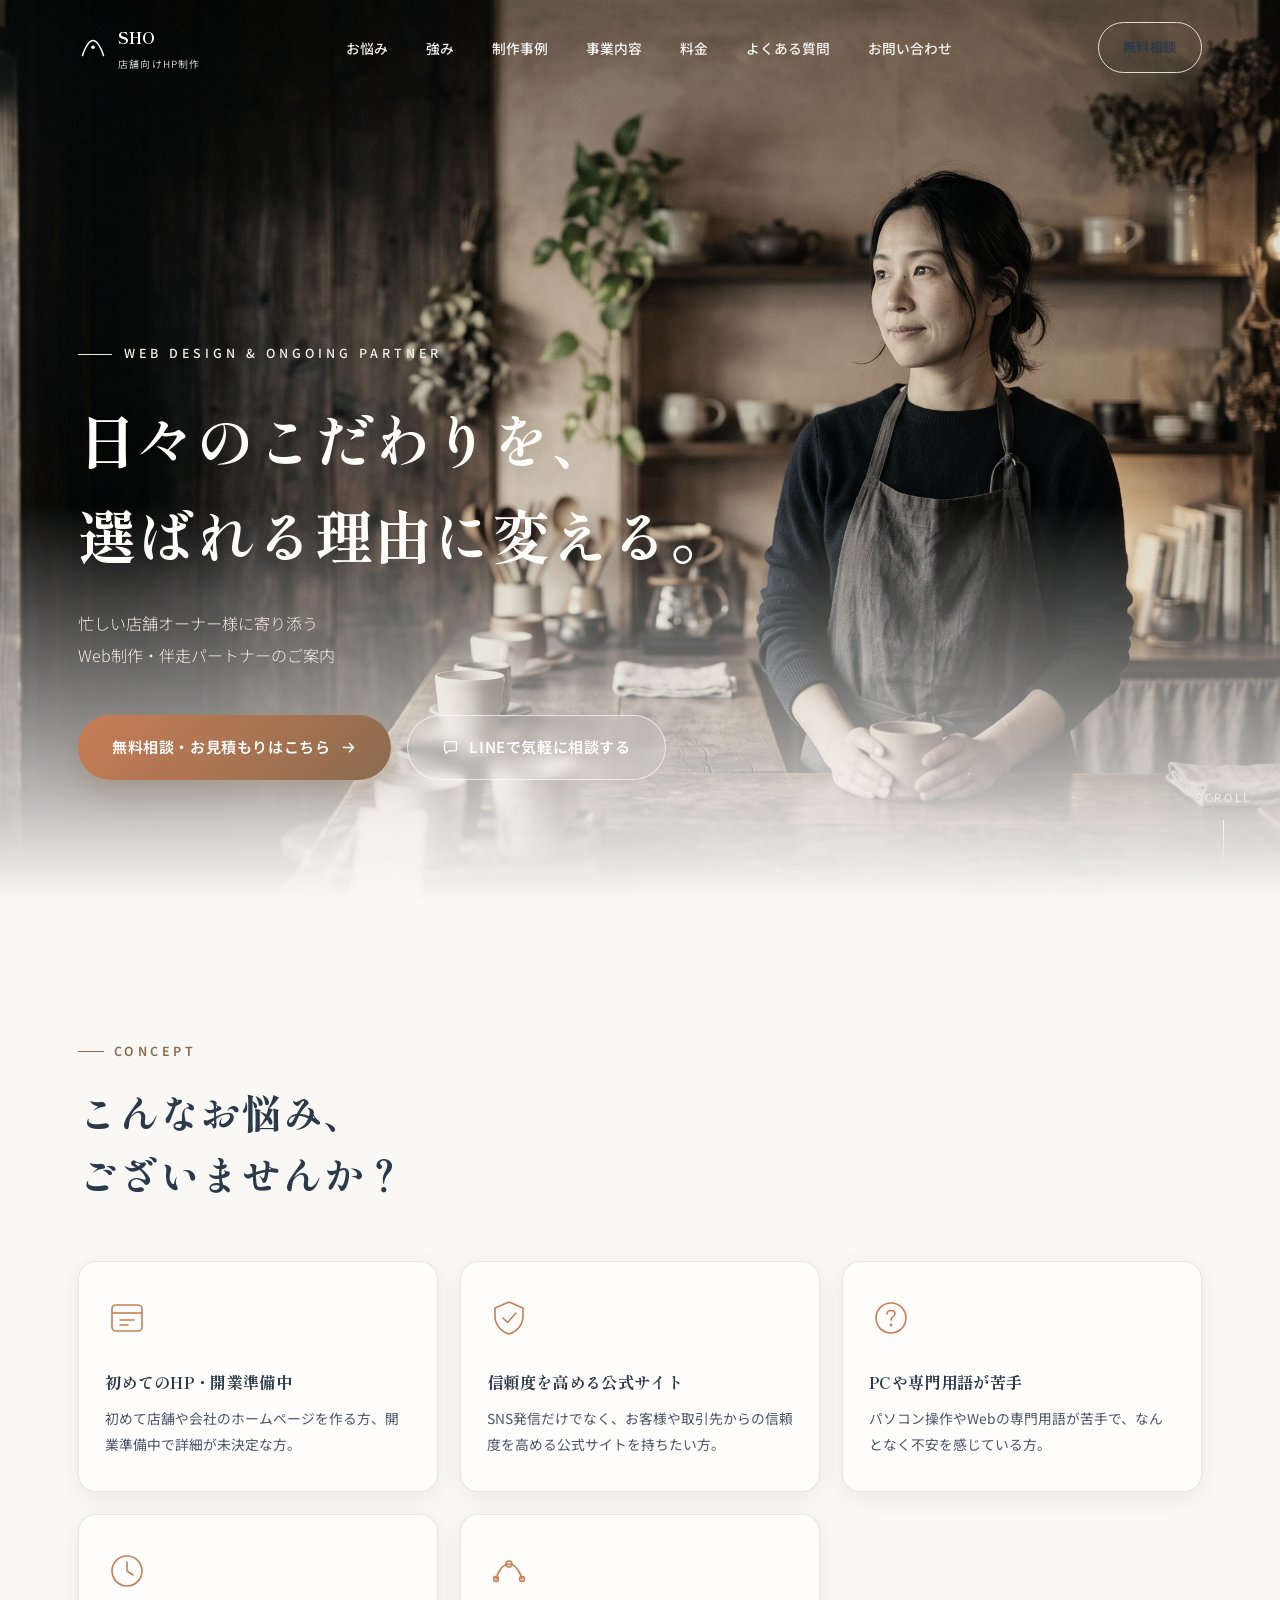
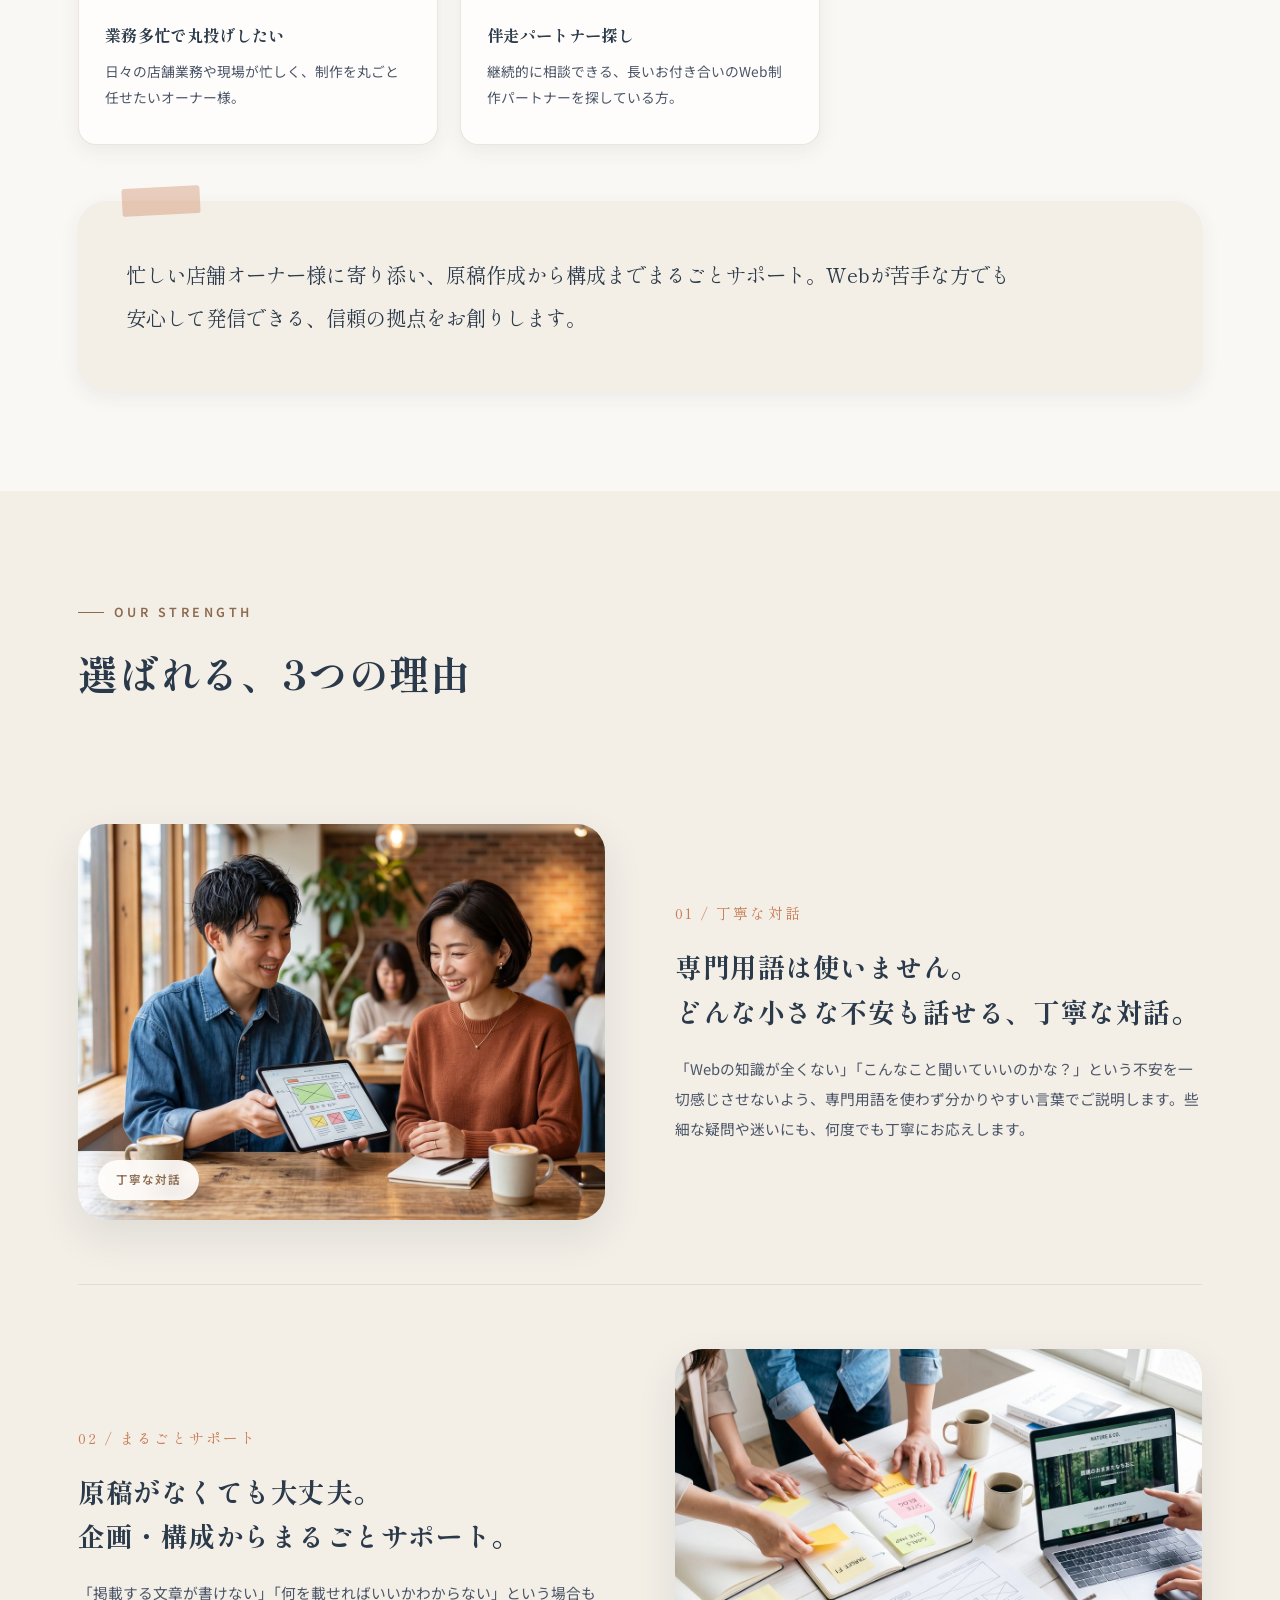
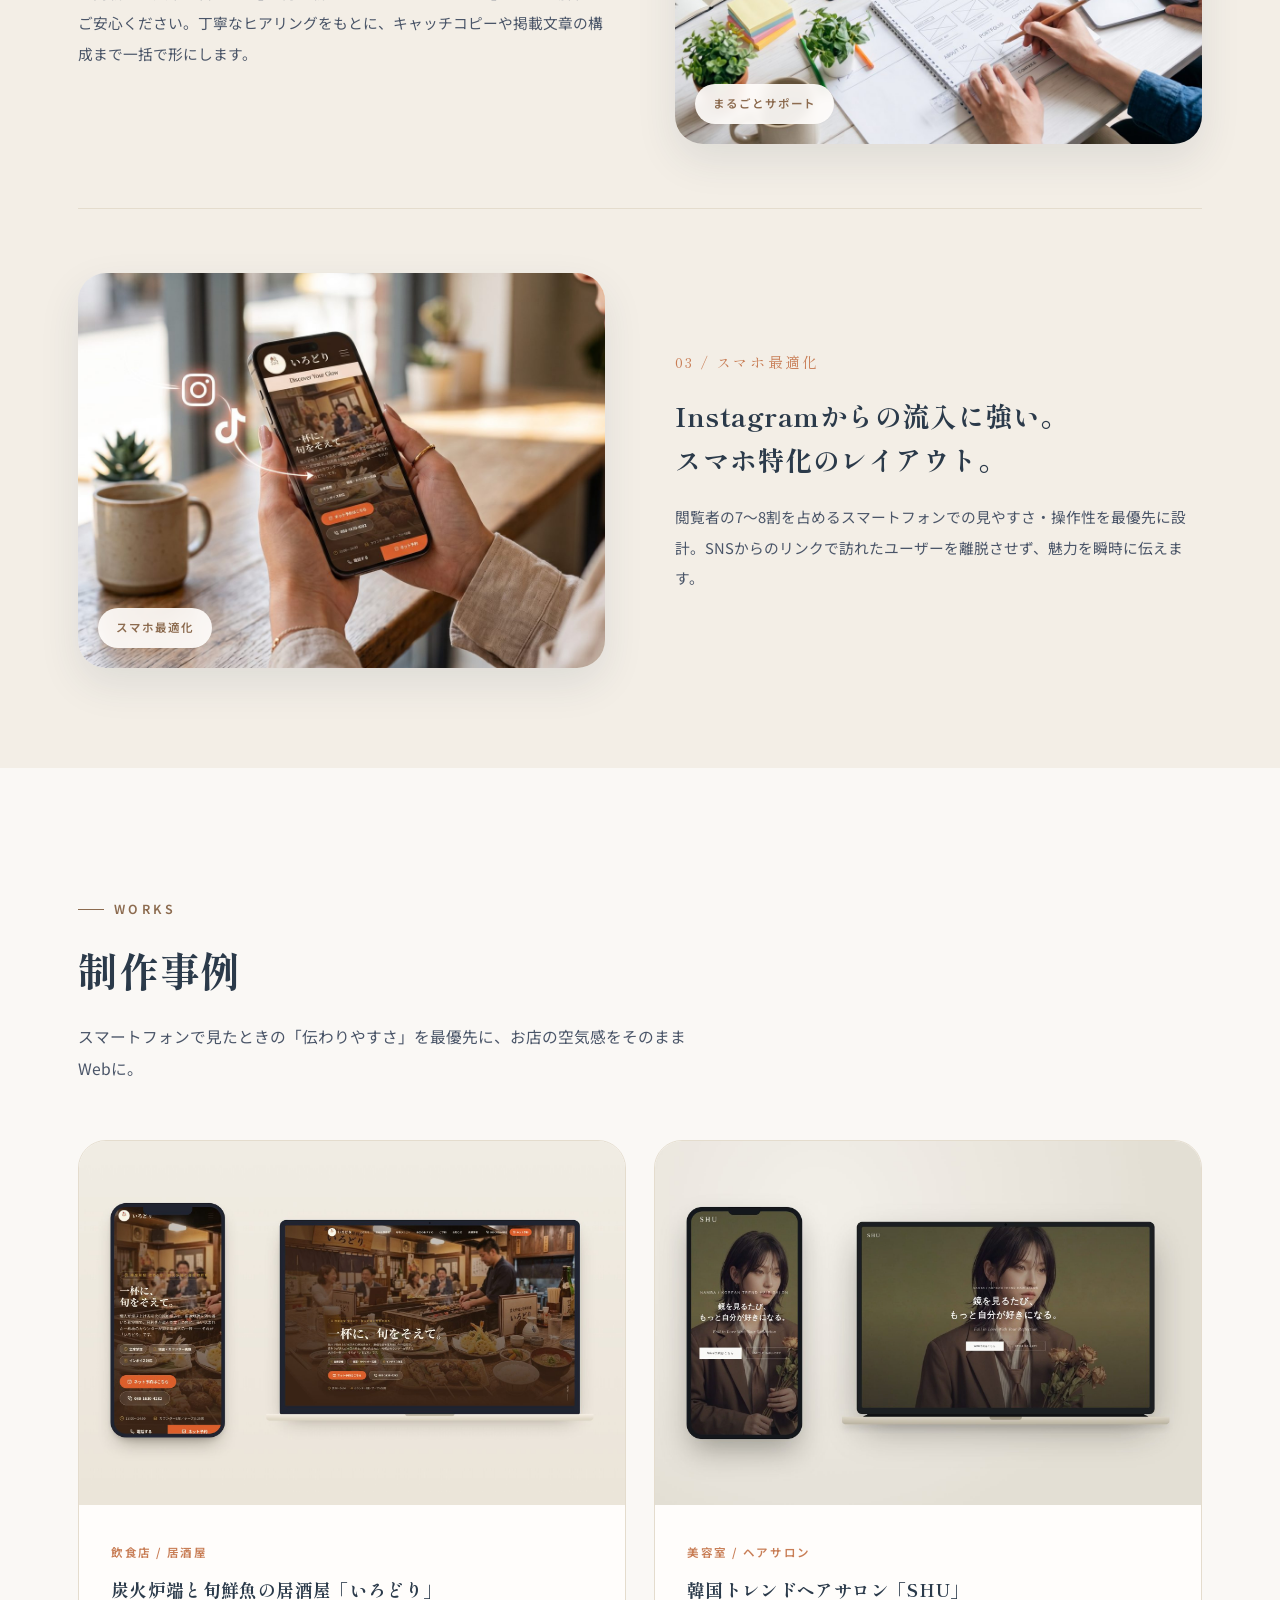
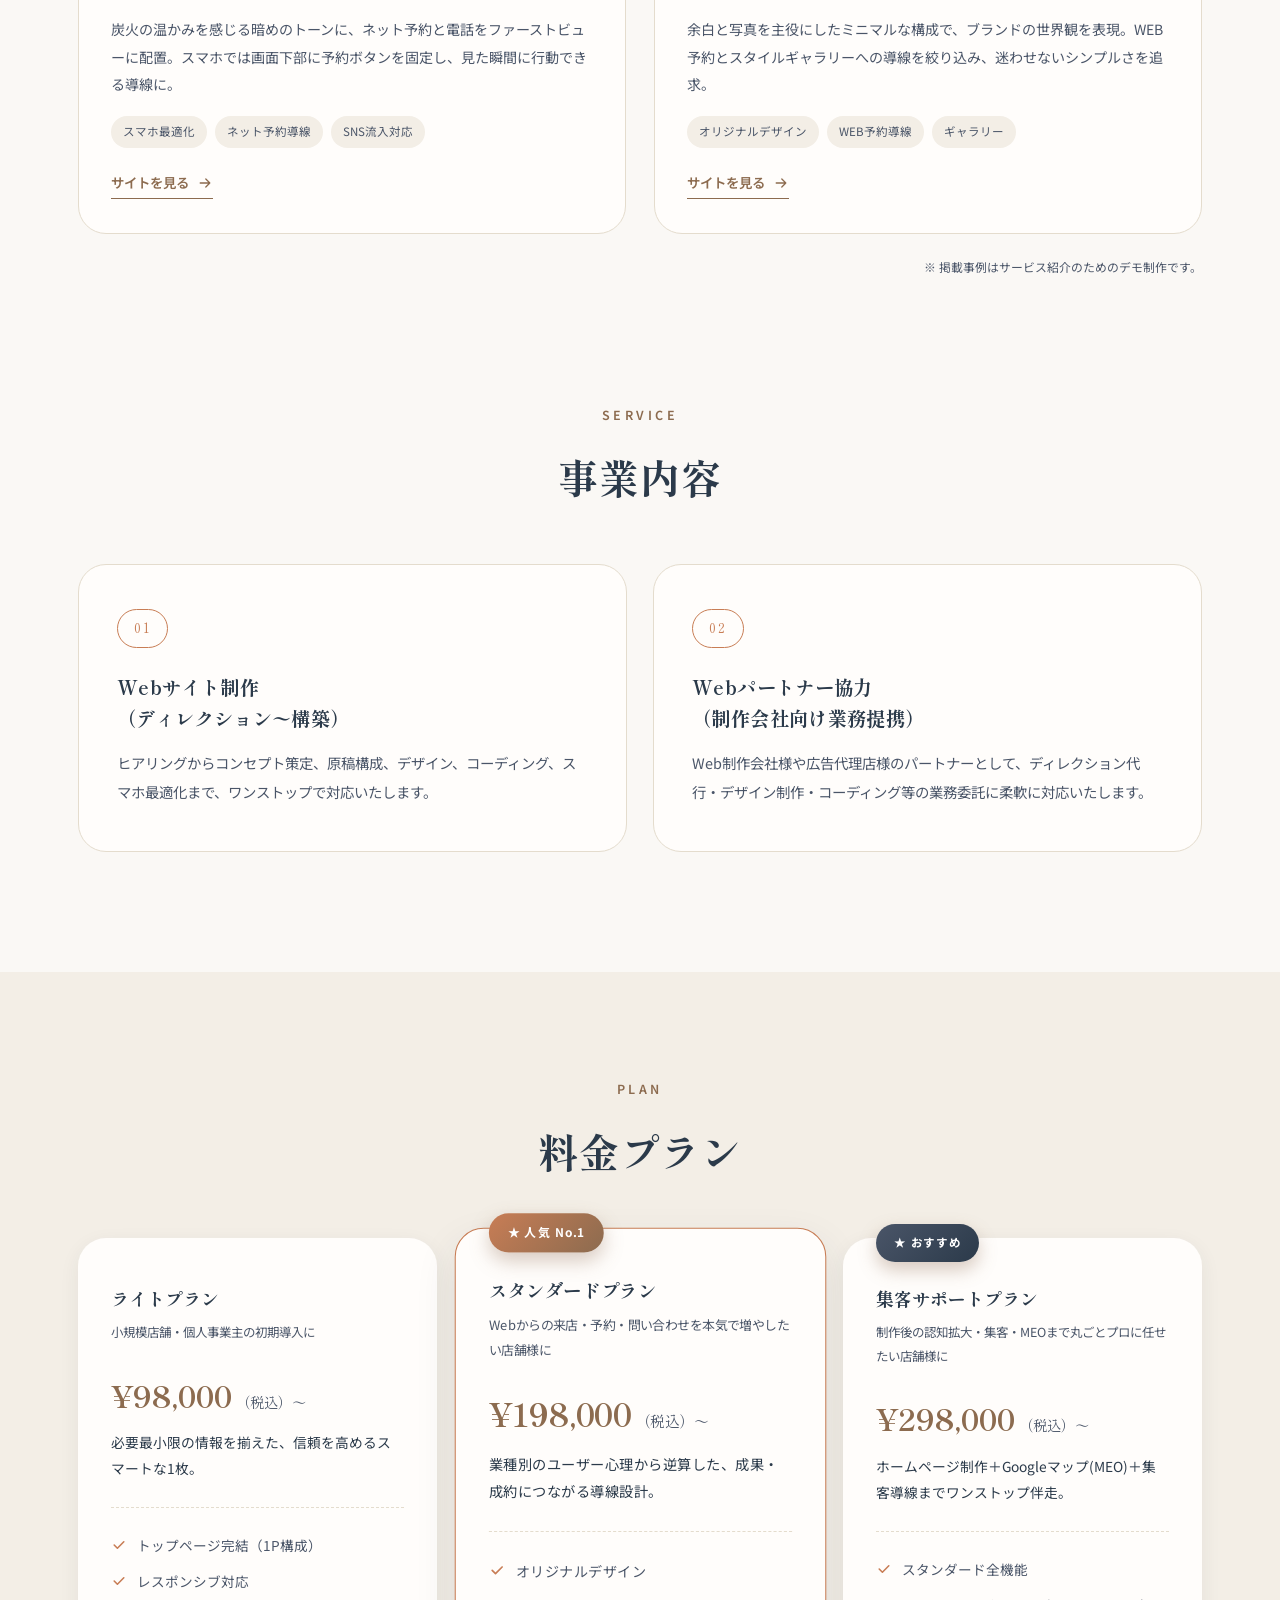
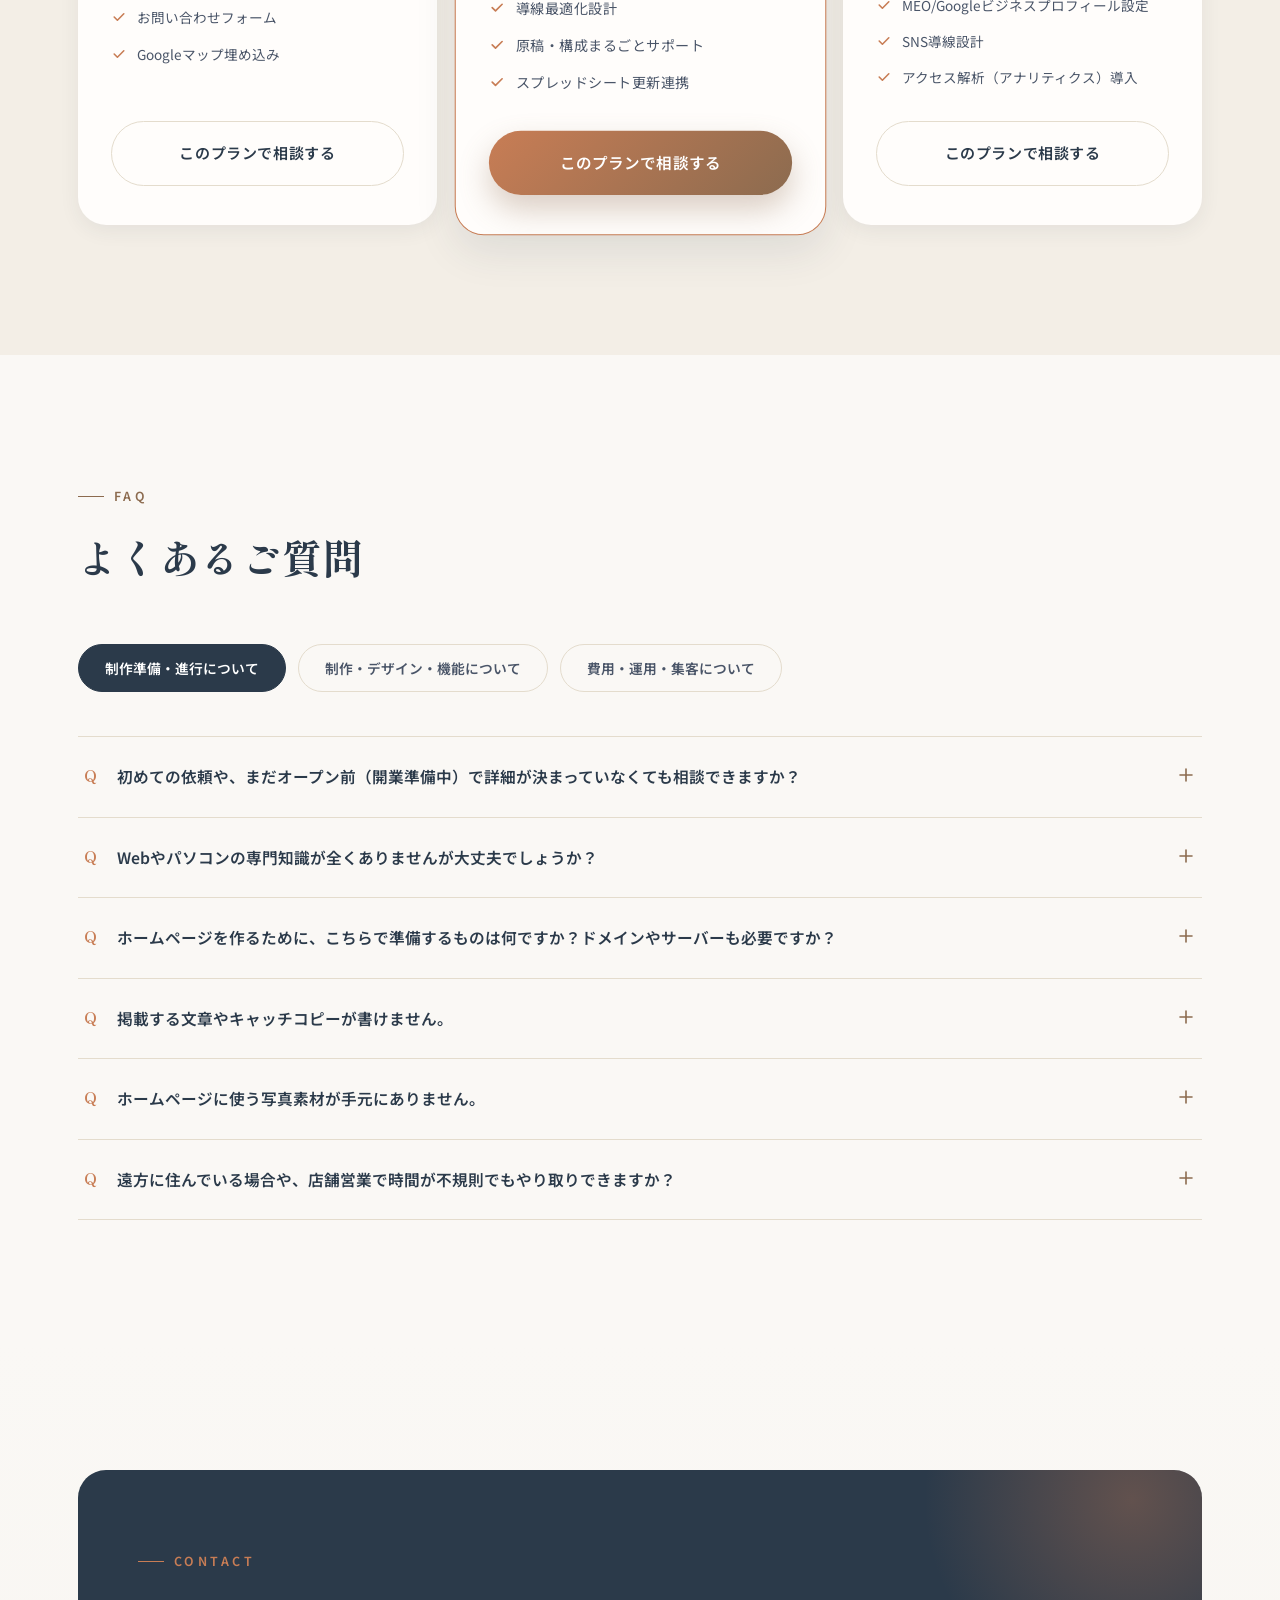
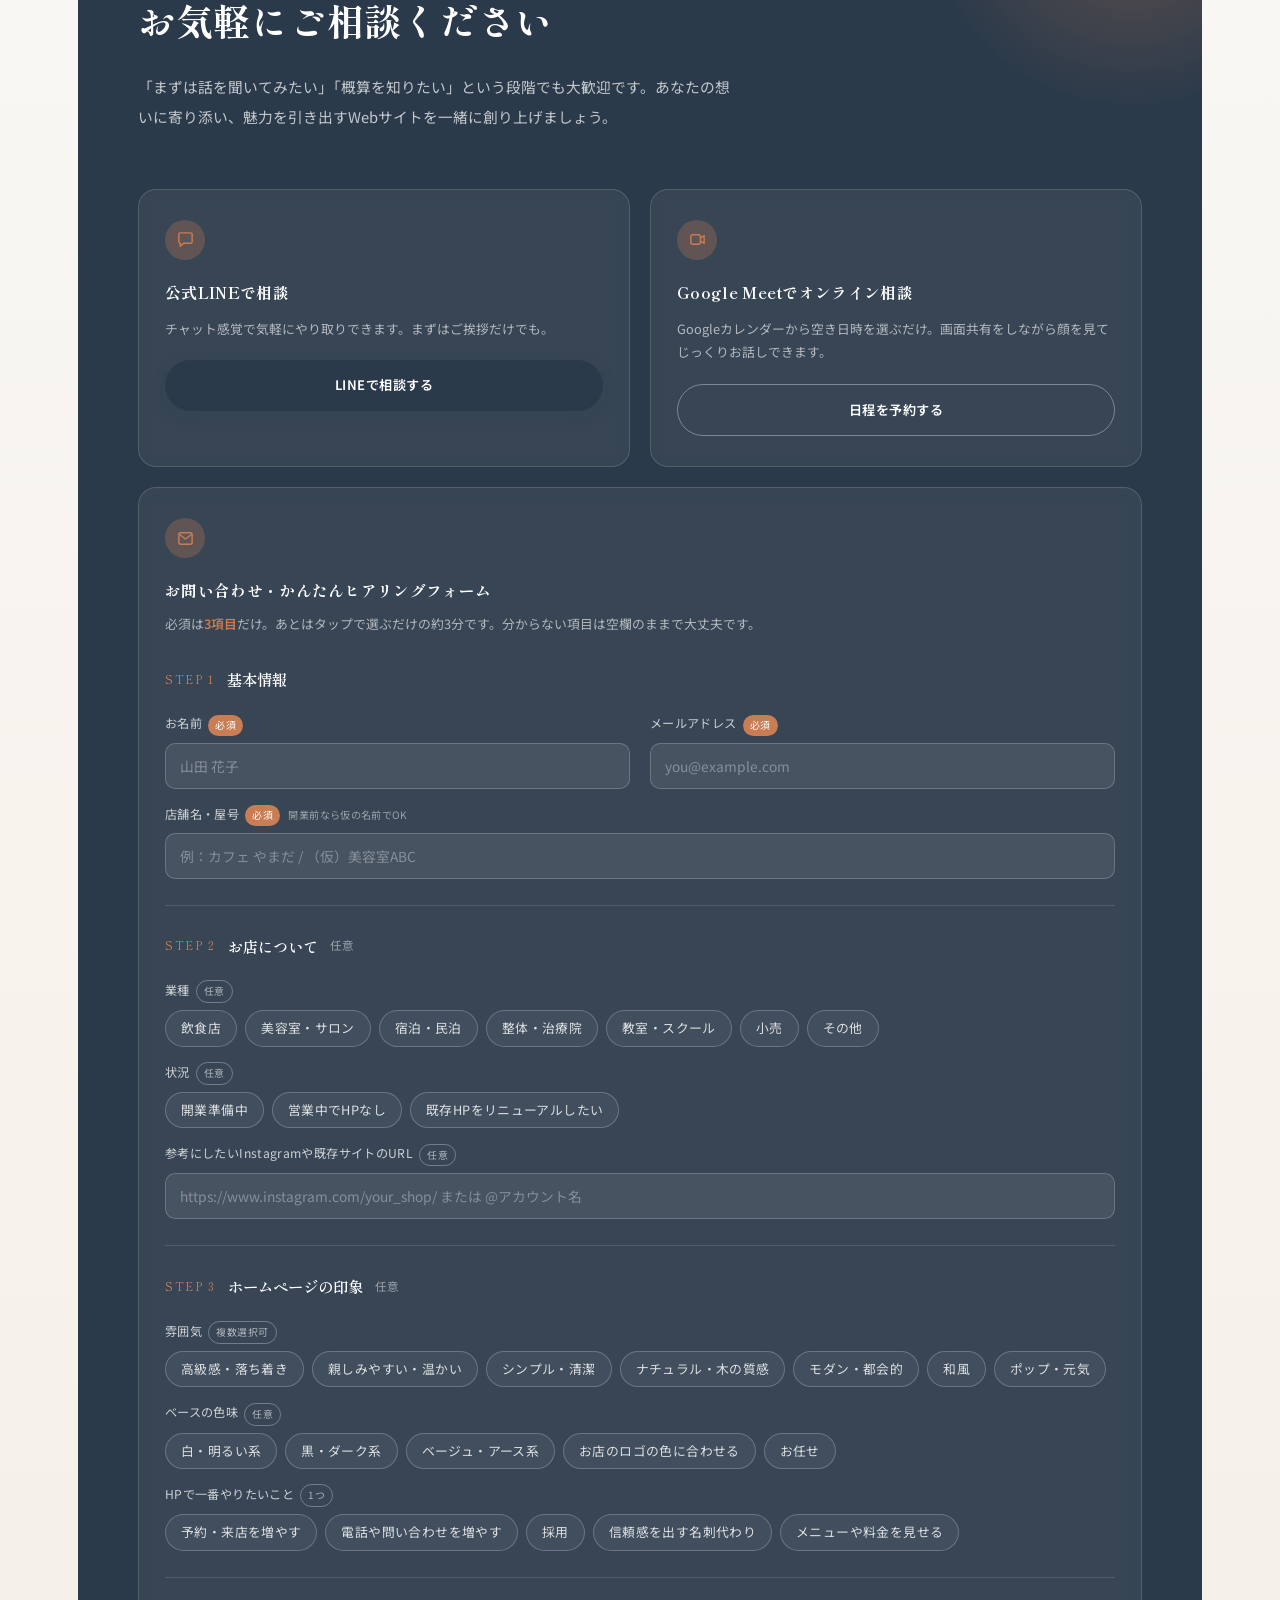
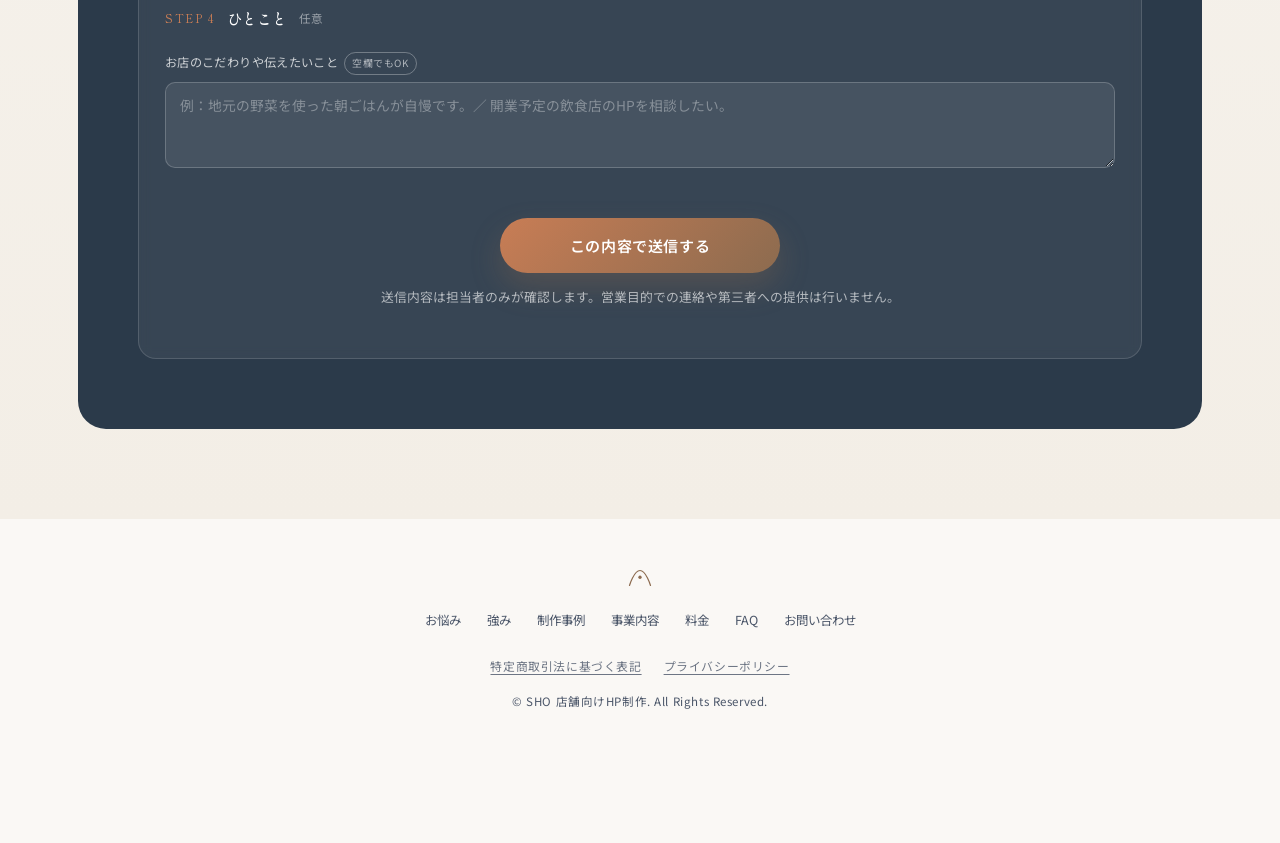
==== index.html @ f4a0e39b "ヒーロー画像を高解像度版に差し替え（2400px、スマホの表示位置と文字の可読性を調整） Co-Authored-By: Claude Fable 5.1 <noreply@anthropic.com" ====
<!DOCTYPE html>
<html lang="ja">
<head>
<meta charset="UTF-8">
<meta name="viewport" content="width=device-width, initial-scale=1.0">
<title>日々のこだわりを、選ばれる理由に変える。| SHO 店舗向けHP制作</title>
<meta name="description" content="SHO 店舗向けHP制作は、初めてホームページを作る店舗オーナー様に寄り添うWeb制作・伴走サポートです。原稿づくりから構成、公開後の集客まで、専門用語を使わずまるごとサポートします。">
<link rel="icon" href="data:image/svg+xml,%3Csvg xmlns=%27http://www.w3.org/2000/svg%27 viewBox=%270 0 40 40%27%3E%3Crect width=%2740%27 height=%2740%27 rx=%279%27 fill=%27%232b3a4a%27/%3E%3Cpath d=%27M8 29C8 29 13 11 20 11C27 11 32 29 32 29%27 stroke=%27%23c87d55%27 stroke-width=%272.4%27 stroke-linecap=%27round%27 fill=%27none%27/%3E%3Ccircle cx=%2720%27 cy=%2719%27 r=%272.6%27 fill=%27%23c87d55%27/%3E%3C/svg%3E">
<meta property="og:type" content="website">
<meta property="og:site_name" content="SHO 店舗向けHP制作">
<meta property="og:title" content="日々のこだわりを、選ばれる理由に変える。| SHO 店舗向けHP制作">
<meta property="og:description" content="初めてホームページを作る店舗オーナー様に寄り添うWeb制作・伴走サポート。原稿づくりから構成、公開後の集客まで、専門用語を使わずまるごとサポートします。">
<meta property="og:url" content="https://ss4gdev.github.io/sho-hp/">
<meta property="og:image" content="https://ss4gdev.github.io/sho-hp/assets/hero.jpg">
<meta property="og:locale" content="ja_JP">
<meta name="twitter:card" content="summary_large_image">
<link rel="preconnect" href="https://fonts.googleapis.com">
<link rel="preconnect" href="https://fonts.gstatic.com" crossorigin>
<!-- Google Analytics (GA4)：測定ID（G- で始まる）を GA_MEASUREMENT_ID に設定すると有効になります -->
<script>
  const GA_MEASUREMENT_ID = 'G-GH3TLV7H6H';
  if (GA_MEASUREMENT_ID) {
    const s = document.createElement('script');
    s.async = true; s.src = 'https://www.googletagmanager.com/gtag/js?id=' + GA_MEASUREMENT_ID;
    document.head.appendChild(s);
    window.dataLayer = window.dataLayer || [];
    function gtag(){ dataLayer.push(arguments); }
    gtag('js', new Date());
    gtag('config', GA_MEASUREMENT_ID);
  }
</script>
<link href="https://fonts.googleapis.com/css2?family=Shippori+Mincho:wght@400;500;600;700;800&family=Noto+Sans+JP:wght@300;400;500;600;700&display=swap" rel="stylesheet">
<style>
:root{
  --bg:#faf8f5;
  --bg-alt:#f3eee6;
  --white:#fffdfb;
  --accent:#c87d55;
  --accent-deep:#8c6b4f;
  --ink:#2b3a4a;
  --ink-soft:#4a5568;
  --line:#e4dccd;
  --shadow-sm:0 6px 20px rgba(43,58,74,0.07);
  --shadow-md:0 16px 40px rgba(43,58,74,0.10);
  --shadow-lg:0 24px 60px rgba(43,58,74,0.16);
  --radius-lg:28px;
  --radius-md:18px;
  --radius-sm:12px;
  --serif:'Shippori Mincho', serif;
  --sans:'Noto Sans JP', sans-serif;
  --ease:cubic-bezier(.22,.61,.36,1);
}
*,*::before,*::after{box-sizing:border-box;}
html{scroll-behavior:smooth;}
body{
  margin:0;
  background:var(--bg);
  color:var(--ink);
  font-family:var(--sans);
  font-weight:400;
  line-height:1.9;
  -webkit-font-smoothing:antialiased;
  overflow-x:hidden;
}
img{max-width:100%;display:block;}
h1,h2,h3,h4{font-family:var(--serif);font-weight:700;margin:0;color:var(--ink);letter-spacing:.02em;}
p{margin:0;}
a{color:inherit;text-decoration:none;}
button{font-family:inherit;cursor:pointer;background:none;border:none;color:inherit;}
ul{margin:0;padding:0;list-style:none;}
.wrap{max-width:1180px;margin:0 auto;padding:0 28px;}
section{position:relative;}
::selection{background:var(--accent);color:#fff;}
a:focus-visible,button:focus-visible,input:focus-visible,textarea:focus-visible{
  outline:2.5px solid var(--accent-deep);outline-offset:3px;border-radius:6px;
}

/* ---------- utility ---------- */
.eyebrow{
  display:inline-flex;align-items:center;gap:10px;
  font-family:var(--sans);font-size:.78rem;letter-spacing:.28em;
  color:var(--accent-deep);font-weight:600;text-transform:uppercase;
  margin-bottom:18px;
}
.eyebrow::before{content:"";width:26px;height:1px;background:var(--accent-deep);}
.squiggle{display:block;margin-top:16px;width:74px;height:14px;color:var(--accent);}
.section-head{max-width:640px;margin-bottom:56px;}
.section-head.center{margin-left:auto;margin-right:auto;text-align:center;}
.section-head.center .eyebrow::before{display:none;}
.section-head h2{font-size:clamp(1.7rem,3.6vw,2.5rem);line-height:1.55;}
.section-head .lead{margin-top:20px;font-size:.98rem;color:var(--ink-soft);line-height:2;}
.section-label-num{font-family:var(--serif);font-size:.85rem;color:var(--accent);letter-spacing:.1em;}

.btn{
  display:inline-flex;align-items:center;justify-content:center;gap:10px;
  padding:17px 34px;border-radius:999px;font-size:.94rem;font-weight:600;
  letter-spacing:.04em;white-space:nowrap;transition:transform .35s var(--ease),box-shadow .35s var(--ease),background .3s;
}
.btn svg{width:17px;height:17px;flex-shrink:0;}
.btn-primary{
  background:linear-gradient(135deg,var(--accent),var(--accent-deep));
  color:#fff;box-shadow:0 14px 30px rgba(140,107,79,0.32);
}
.btn-primary:hover{transform:translateY(-3px);box-shadow:0 20px 40px rgba(140,107,79,0.4);}
.btn-ghost{
  background:rgba(255,255,255,0.08);
  color:#fff;border:1.4px solid rgba(255,255,255,0.65);
  backdrop-filter:blur(6px);
}
.btn-ghost:hover{background:rgba(255,255,255,0.18);transform:translateY(-3px);}
.btn-line-solid{
  background:var(--ink);color:#fff;box-shadow:var(--shadow-sm);
}
.btn-line-solid:hover{transform:translateY(-3px);box-shadow:var(--shadow-md);}
.btn-outline{
  background:transparent;border:1.4px solid var(--line);color:var(--ink);
}
.btn-outline:hover{border-color:var(--accent-deep);color:var(--accent-deep);transform:translateY(-3px);}
.btn-block{width:100%;}

/* ---------- reveal animation ---------- */
.reveal{opacity:0;transform:translateY(30px);transition:opacity .9s var(--ease),transform .9s var(--ease);}
.reveal.is-visible{opacity:1;transform:translateY(0);}
.d1{transition-delay:.08s;}.d2{transition-delay:.16s;}.d3{transition-delay:.24s;}.d4{transition-delay:.32s;}.d5{transition-delay:.4s;}
@media (prefers-reduced-motion:reduce){
  .reveal{transition:none;opacity:1;transform:none;}
  html{scroll-behavior:auto;}
}

/* ---------- header ---------- */
.site-header{
  position:fixed;top:0;left:0;right:0;z-index:200;
  padding:22px 0;transition:background .4s var(--ease),padding .4s var(--ease),box-shadow .4s var(--ease);
}
.site-header .wrap{display:flex;align-items:center;justify-content:space-between;}
.site-header.scrolled{
  background:rgba(250,248,245,0.9);backdrop-filter:blur(10px);
  padding:13px 0;box-shadow:0 6px 24px rgba(43,58,74,0.06);
}
.logo{display:flex;align-items:center;gap:10px;font-family:var(--serif);font-size:1.02rem;font-weight:700;color:#fff;transition:color .4s;}
.site-header.scrolled .logo{color:var(--ink);}
.logo .mark{width:30px;height:30px;flex-shrink:0;}
.logo .mark svg{width:100%;height:100%;}
.logo small{display:block;font-family:var(--sans);font-weight:400;font-size:.62rem;letter-spacing:.12em;opacity:.8;margin-top:2px;}

.main-nav{display:flex;align-items:center;gap:38px;}
.main-nav a{
  font-size:.86rem;font-weight:500;color:rgba(255,255,255,0.92);position:relative;padding:4px 0;
  transition:color .4s;
}
.site-header.scrolled .main-nav a{color:var(--ink-soft);}
.main-nav a::after{
  content:"";position:absolute;left:0;bottom:-3px;width:0;height:1.4px;background:currentColor;
  transition:width .35s var(--ease);
}
.main-nav a:hover::after{width:100%;}
.header-cta{display:flex;align-items:center;gap:14px;}
.header-cta .btn{padding:12px 24px;font-size:.82rem;}
.burger{display:none;width:42px;height:42px;border-radius:50%;align-items:center;justify-content:center;background:rgba(255,255,255,0.14);}
.site-header.scrolled .burger{background:var(--bg-alt);}
.burger span,.burger::before,.burger::after{content:"";display:block;width:18px;height:1.6px;background:#fff;border-radius:2px;transition:.35s;}
.site-header.scrolled .burger span,.site-header.scrolled .burger::before,.site-header.scrolled .burger::after{background:var(--ink);}
.burger{position:relative;flex-direction:column;gap:5px;}
.burger::before,.burger::after{position:absolute;content:"";}
.burger::before{transform:translateY(-6.5px);}
.burger::after{transform:translateY(6.5px);}
.burger.open span{opacity:0;}
.burger.open::before{transform:rotate(45deg);}
.burger.open::after{transform:rotate(-45deg);}

.mobile-nav{
  position:fixed;inset:0;z-index:190;background:var(--bg);
  display:flex;flex-direction:column;align-items:center;justify-content:center;gap:30px;
  opacity:0;visibility:hidden;transform:translateY(-14px);
  transition:opacity .4s var(--ease),transform .4s var(--ease),visibility .4s;
}
.mobile-nav.open{opacity:1;visibility:visible;transform:translateY(0);}
.mobile-nav a{font-family:var(--serif);font-size:1.5rem;color:var(--ink);}
.mobile-nav .btn{margin-top:14px;}

@media (max-width:900px){
  .main-nav{display:none;}
  .header-cta .btn:first-child{display:none;}
  .burger{display:flex;}
}

/* ---------- hero ---------- */
.hero{
  min-height:100svh;display:flex;align-items:flex-end;
  position:relative;overflow:hidden;color:#fff;
  padding-top:120px;padding-bottom:120px;
}
.hero-bg{position:absolute;inset:0;z-index:0;}
.hero-bg img{
  width:100%;height:100%;object-fit:cover;object-position:68% center;
  filter:grayscale(.55) sepia(.22) saturate(1.15) brightness(.86) contrast(1.02);
}
.hero-bg::before{
  content:"";position:absolute;inset:0;
  background:linear-gradient(100deg, rgba(30,26,20,0.82) 0%, rgba(43,38,30,0.62) 32%, rgba(70,55,42,0.28) 58%, rgba(120,88,60,0.22) 100%);
}
.hero-bg::after{
  content:"";position:absolute;left:0;right:0;bottom:0;height:44%;
  background:linear-gradient(to top, var(--bg) 0%, rgba(250,248,245,0) 100%);
}
.hero-inner{position:relative;z-index:2;width:100%;}
.hero-eyebrow{
  display:inline-flex;align-items:center;gap:12px;font-size:.78rem;letter-spacing:.32em;
  text-transform:uppercase;color:var(--bg-alt);font-weight:500;margin-bottom:26px;opacity:.92;
}
.hero-eyebrow::before{content:"";width:34px;height:1px;background:var(--bg-alt);}
.hero h1{
  font-size:clamp(2.15rem,5.4vw,3.65rem);line-height:1.62;font-weight:700;color:#fffdf9;
  text-shadow:0 6px 30px rgba(0,0,0,0.28);max-width:15em;
}
.hero .sub{
  margin-top:26px;font-size:1rem;color:var(--bg-alt);line-height:2;max-width:34em;font-weight:300;
}
.hero-actions{display:flex;flex-wrap:wrap;gap:16px;margin-top:44px;}
.hero-scroll{
  position:absolute;right:28px;bottom:34px;z-index:3;display:flex;flex-direction:column;align-items:center;gap:12px;
  color:var(--bg-alt);font-size:.7rem;letter-spacing:.24em;
}
.hero-scroll .line{width:1px;height:46px;background:linear-gradient(to bottom, rgba(255,255,255,0.9), rgba(255,255,255,0));position:relative;overflow:hidden;}
.hero-scroll .line::after{content:"";position:absolute;top:-100%;left:0;width:100%;height:100%;background:#fff;animation:scrolldrip 2.2s infinite ease-in-out;}
@keyframes scrolldrip{0%{top:-100%;}60%{top:100%;}100%{top:100%;}}
@media (max-width:640px){
  .hero{padding-top:130px;padding-bottom:96px;align-items:flex-end;}
  .hero-bg img{object-position:62% center;}
  .hero-bg::before{background:linear-gradient(180deg, rgba(43,58,74,.55) 0%, rgba(43,58,74,.38) 45%, rgba(43,58,74,.62) 100%);}
  .hero-scroll{display:none;}
  .hero-actions .btn{width:100%;}
  .hero-actions{flex-direction:column;}
}

/* ---------- about / worries ---------- */
.about{padding:130px 0 100px;}
.worry-grid{display:grid;grid-template-columns:repeat(3,1fr);gap:22px;}
.worry-card{
  background:var(--white);border-radius:var(--radius-md);padding:34px 26px;
  box-shadow:var(--shadow-sm);border:1px solid rgba(228,220,205,0.7);
  transition:transform .4s var(--ease),box-shadow .4s var(--ease);
}
.worry-card:hover{transform:translateY(-6px);box-shadow:var(--shadow-md);}
.worry-card .ic{width:44px;height:44px;color:var(--accent);margin-bottom:20px;}
.worry-card h3{font-size:1.02rem;font-family:var(--serif);font-weight:700;line-height:1.6;margin-bottom:10px;}
.worry-card p{font-size:.86rem;color:var(--ink-soft);line-height:1.9;}
.worry-grid .worry-card:nth-child(4){grid-column:span 1;}
.worry-grid .worry-card:nth-child(5){grid-column:span 1;}
@media (max-width:900px){.worry-grid{grid-template-columns:repeat(2,1fr);}}
@media (max-width:560px){.worry-grid{grid-template-columns:1fr;}}

.note-card{
  margin-top:56px;position:relative;background:var(--bg-alt);
  border-radius:var(--radius-lg);padding:52px 48px;
  box-shadow:var(--shadow-sm);
}
.note-card::before{
  content:"";position:absolute;top:-14px;left:44px;width:78px;height:28px;
  background:rgba(200,125,85,0.35);transform:rotate(-3deg);border-radius:3px;
}
.note-card p{
  font-family:var(--serif);font-size:clamp(1rem,1.7vw,1.28rem);line-height:2.1;color:var(--ink);
  max-width:44em;
}
@media (max-width:640px){.note-card{padding:38px 26px;}}

/* ---------- strength ---------- */
.strength{padding:100px 0;background:var(--bg-alt);position:relative;}
.strength-row{
  display:grid;grid-template-columns:1fr 1fr;gap:70px;align-items:center;
  padding:64px 0;border-bottom:1px solid var(--line);
}
.strength-row:last-child{border-bottom:none;padding-bottom:0;}
.strength-row:first-of-type{padding-top:0;}
.strength-row.rev .s-media{order:2;}
.strength-row.rev .s-text{order:1;}
.s-num{font-family:var(--serif);font-size:.92rem;color:var(--accent);letter-spacing:.15em;margin-bottom:18px;display:block;}
.s-text h3{font-size:clamp(1.28rem,2.4vw,1.68rem);line-height:1.65;margin-bottom:20px;}
.s-text p{font-size:.92rem;color:var(--ink-soft);line-height:2.05;}
.s-media{position:relative;border-radius:var(--radius-lg);overflow:hidden;box-shadow:var(--shadow-md);aspect-ratio:4/3;}
.s-media img{width:100%;height:100%;object-fit:cover;transition:transform .8s var(--ease);}
.s-media:hover img{transform:scale(1.05);}
.s-media .tag{
  position:absolute;left:20px;bottom:20px;background:rgba(255,253,251,0.92);backdrop-filter:blur(4px);
  padding:9px 18px;border-radius:999px;font-size:.72rem;letter-spacing:.08em;color:var(--accent-deep);font-weight:600;
}
.s-media.illust{background:linear-gradient(150deg,#fffaf3,#f0e4d4);display:flex;align-items:center;justify-content:center;}
.s-media.illust svg{width:62%;height:62%;}
@media (max-width:820px){
  .strength-row,.strength-row.rev{grid-template-columns:1fr;gap:30px;}
  .strength-row.rev .s-media{order:1;}
  .strength-row.rev .s-text{order:2;}
  .s-media{aspect-ratio:16/10;}
}

/* ---------- works ---------- */
.works{padding:120px 0 0;}
.works-grid{display:grid;grid-template-columns:1fr 1fr;gap:28px;}
.work-card{
  background:var(--white);border:1px solid var(--line);border-radius:var(--radius-lg);overflow:hidden;
  transition:transform .4s var(--ease),box-shadow .4s var(--ease);
}
.work-card:hover{transform:translateY(-6px);box-shadow:var(--shadow-md);}
.work-media{aspect-ratio:3/2;overflow:hidden;background:var(--bg-alt);}
.work-media img{width:100%;height:100%;object-fit:cover;transition:transform .8s var(--ease);}
.work-card:hover .work-media img{transform:scale(1.04);}
.work-body{padding:30px 32px 34px;}
.work-cat{display:inline-block;font-size:.72rem;letter-spacing:.14em;color:var(--accent);font-weight:600;margin-bottom:12px;}
.work-body h3{font-size:1.1rem;line-height:1.6;margin-bottom:12px;}
.work-body p{font-size:.88rem;color:var(--ink-soft);line-height:1.95;}
.work-tags{display:flex;flex-wrap:wrap;gap:8px;margin-top:18px;}
.work-tags li{font-size:.72rem;padding:5px 12px;border-radius:999px;background:var(--bg-alt);color:var(--ink-soft);}
.work-media{display:block;}
.work-link{display:inline-flex;align-items:center;gap:8px;margin-top:22px;font-size:.84rem;font-weight:600;color:var(--accent-deep);border-bottom:1.4px solid currentColor;padding-bottom:2px;transition:gap .3s var(--ease),color .3s;}
.work-link svg{width:16px;height:16px;}
.work-link:hover{gap:12px;color:var(--accent);}
.work-link.soon{color:var(--ink-soft);opacity:.6;border-bottom-style:dashed;cursor:default;}
.works-note{margin-top:22px;font-size:.74rem;color:var(--ink-soft);text-align:right;}
@media (max-width:820px){.works-grid{grid-template-columns:1fr;}.work-body{padding:24px 22px 28px;}}

/* ---------- service ---------- */
.service{padding:120px 0;}
.service-grid{display:grid;grid-template-columns:1fr 1fr;gap:26px;}
.service-card{
  background:var(--white);border-radius:var(--radius-lg);padding:44px 38px;
  border:1px solid var(--line);position:relative;overflow:hidden;
  transition:transform .4s var(--ease),box-shadow .4s var(--ease);
}
.service-card:hover{transform:translateY(-6px);box-shadow:var(--shadow-md);}
.service-card .num{
  font-family:var(--serif);font-size:.82rem;color:var(--accent);letter-spacing:.15em;
  display:inline-block;padding:6px 16px;border:1px solid var(--accent);border-radius:999px;margin-bottom:24px;
}
.service-card h3{font-size:1.2rem;line-height:1.6;margin-bottom:16px;}
.service-card p{font-size:.9rem;color:var(--ink-soft);line-height:2;}
@media (max-width:820px){.service-grid{grid-template-columns:1fr;}}

/* ---------- plan ---------- */
.plan{padding:100px 0 130px;background:var(--bg-alt);}
.plan-grid{display:grid;grid-template-columns:repeat(3,1fr);gap:24px;align-items:stretch;}
.plan-card{
  background:var(--white);border-radius:var(--radius-lg);padding:42px 32px 38px;
  box-shadow:var(--shadow-sm);border:1.5px solid transparent;
  display:flex;flex-direction:column;position:relative;
  transition:transform .4s var(--ease),box-shadow .4s var(--ease);
}
.plan-card:hover{transform:translateY(-8px);box-shadow:var(--shadow-lg);}
.plan-card.featured{border-color:var(--accent);box-shadow:var(--shadow-md);transform:scale(1.035);}
.plan-card.featured:hover{transform:scale(1.035) translateY(-8px);}
.plan-badge{
  position:absolute;top:-15px;left:32px;background:linear-gradient(135deg,var(--accent),var(--accent-deep));
  color:#fff;font-size:.72rem;font-weight:700;letter-spacing:.06em;padding:8px 18px;border-radius:999px;
  box-shadow:0 8px 18px rgba(140,107,79,0.35);
}
.plan-name{font-size:1.12rem;font-family:var(--serif);font-weight:700;margin-bottom:6px;}
.plan-for{font-size:.78rem;color:var(--ink-soft);margin-bottom:22px;}
.plan-price{font-family:var(--serif);font-size:1.9rem;font-weight:700;color:var(--accent-deep);margin-bottom:6px;}
.plan-price span{font-size:.9rem;font-weight:400;color:var(--ink-soft);margin-left:4px;}
.plan-catch{font-size:.86rem;color:var(--ink);line-height:1.85;margin-bottom:26px;padding-bottom:26px;border-bottom:1px dashed var(--line);min-height:5.6em;}
.plan-feat{display:flex;flex-direction:column;gap:13px;margin-bottom:32px;flex:1;}
.plan-feat li{display:flex;gap:10px;font-size:.85rem;color:var(--ink-soft);line-height:1.7;}
.plan-feat li svg{width:16px;height:16px;flex-shrink:0;margin-top:3px;color:var(--accent);}
@media (max-width:980px){.plan-grid{grid-template-columns:1fr;max-width:440px;margin:0 auto;}.plan-card.featured{transform:none;}.plan-card.featured:hover{transform:translateY(-8px);}}

/* ---------- faq ---------- */
.faq{padding:120px 0;}
.faq-tabs{display:flex;gap:12px;margin-bottom:44px;flex-wrap:wrap;}
.faq-tab{
  padding:13px 26px;border-radius:999px;border:1.4px solid var(--line);font-size:.86rem;font-weight:600;color:var(--ink-soft);
  transition:.35s var(--ease);
}
.faq-tab.active{background:var(--ink);border-color:var(--ink);color:#fff;}
.faq-panel{display:none;}
.faq-panel.active{display:block;}
.faq-item{border-bottom:1px solid var(--line);}
.faq-item:first-child{border-top:1px solid var(--line);}
.faq-q{
  width:100%;display:flex;align-items:flex-start;gap:20px;padding:26px 6px;text-align:left;
  font-size:.98rem;font-weight:600;color:var(--ink);
}
.faq-q .qmark{
  font-family:var(--serif);color:var(--accent);flex-shrink:0;font-size:1rem;font-weight:700;
}
.faq-q .qtext{flex:1;line-height:1.75;}
.faq-q .chev{width:20px;height:20px;flex-shrink:0;color:var(--accent-deep);transition:transform .4s var(--ease);margin-top:2px;}
.faq-item.open .faq-q .chev{transform:rotate(135deg);}
.faq-a-wrap{display:grid;grid-template-rows:0fr;transition:grid-template-rows .45s var(--ease);}
.faq-item.open .faq-a-wrap{grid-template-rows:1fr;}
.faq-a-inner{overflow:hidden;}
.faq-a{padding:0 6px 28px 40px;font-size:.86rem;color:var(--ink-soft);line-height:2;max-width:56em;}
@media (max-width:600px){.faq-a{padding-left:6px;}}

/* ---------- contact ---------- */
.contact{padding:130px 0 90px;background:linear-gradient(180deg,var(--bg) 0%, var(--bg-alt) 100%);}
.contact-inner{
  background:var(--ink);border-radius:var(--radius-lg);padding:70px 60px;color:#fff;
  position:relative;overflow:hidden;
}
.contact-inner::before{
  content:"";position:absolute;width:420px;height:420px;border-radius:50%;
  background:radial-gradient(circle, rgba(200,125,85,0.35), transparent 70%);
  top:-180px;right:-140px;
}
.contact-head{max-width:600px;position:relative;z-index:1;}
.contact-head .eyebrow{color:var(--accent);}
.contact-head .eyebrow::before{background:var(--accent);}
.contact-head h2{color:#fff;font-size:clamp(1.7rem,3.4vw,2.3rem);line-height:1.6;}
.contact-head p{margin-top:22px;color:rgba(255,255,255,0.72);font-size:.92rem;line-height:2.05;max-width:42em;}

.contact-methods{position:relative;z-index:1;margin-top:56px;display:grid;grid-template-columns:1fr 1fr;gap:20px;}
.method-card{
  background:rgba(255,255,255,0.06);border:1px solid rgba(255,255,255,0.14);border-radius:var(--radius-md);
  padding:30px 26px;backdrop-filter:blur(6px);
}
.method-card h4{color:#fff;font-size:.98rem;margin-bottom:10px;font-family:var(--serif);}
.method-card p{font-size:.8rem;color:rgba(255,255,255,0.62);line-height:1.8;margin-bottom:20px;}
.method-card .ic-wrap{width:40px;height:40px;border-radius:50%;background:rgba(200,125,85,0.28);display:flex;align-items:center;justify-content:center;margin-bottom:18px;}
.method-card .ic-wrap svg{width:19px;height:19px;color:var(--accent);}

.contact-form{display:flex;flex-direction:column;gap:14px;}
.form-row{display:flex;flex-direction:column;gap:7px;}
.form-row label{font-size:.76rem;color:rgba(255,255,255,0.75);letter-spacing:.03em;}
.form-row input,.form-row textarea{
  background:rgba(255,255,255,0.08);border:1px solid rgba(255,255,255,0.2);border-radius:10px;
  padding:12px 14px;color:#fff;font-family:inherit;font-size:.86rem;resize:vertical;
}
.form-row input::placeholder,.form-row textarea::placeholder{color:rgba(255,255,255,0.35);}
.form-row input:focus,.form-row textarea:focus{border-color:var(--accent);}
/* ---- hearing form ---- */
.form-card{position:relative;z-index:1;margin-top:20px;}
.form-card h4{margin-bottom:6px;}
.form-card .form-lead{margin-bottom:26px;}
.form-lead strong{color:var(--accent);font-weight:600;}
.contact-form.hearing{gap:0;}
.form-sec{padding:26px 0;border-top:1px solid rgba(255,255,255,0.12);}
.form-sec:first-child{border-top:none;padding-top:4px;}
.form-sec-title{display:flex;align-items:center;gap:12px;margin-bottom:18px;}
.form-sec-title .stp{font-family:var(--serif);font-size:.72rem;letter-spacing:.14em;color:var(--accent);}
.form-sec-title h5{margin:0;font-family:var(--serif);font-weight:600;font-size:.96rem;color:#fff;}
.form-sec-title small{font-size:.72rem;color:rgba(255,255,255,0.5);}
.form-grid{display:grid;grid-template-columns:1fr 1fr;gap:14px 20px;}
.form-grid .form-row.full{grid-column:1 / -1;}
.form-row .lbl-req{display:inline-block;margin-left:6px;padding:1px 7px;border-radius:999px;font-size:.62rem;letter-spacing:.06em;background:var(--accent);color:#fff;vertical-align:middle;}
.form-row .lbl-opt{display:inline-block;margin-left:6px;padding:1px 7px;border-radius:999px;font-size:.62rem;letter-spacing:.06em;border:1px solid rgba(255,255,255,0.3);color:rgba(255,255,255,0.6);vertical-align:middle;}
.chips{display:flex;flex-wrap:wrap;gap:8px;}
.chips input{position:absolute;opacity:0;width:0;height:0;pointer-events:none;}
.chips label{
  cursor:pointer;padding:9px 15px;border-radius:999px;font-size:.8rem;line-height:1.3;
  border:1px solid rgba(255,255,255,0.22);background:rgba(255,255,255,0.05);color:rgba(255,255,255,0.82);
  transition:background .25s,border-color .25s,color .25s,transform .25s var(--ease);user-select:none;
}
.chips label:hover{border-color:rgba(255,255,255,0.5);transform:translateY(-1px);}
.chips input:checked + label{background:var(--accent);border-color:var(--accent);color:#fff;font-weight:600;}
.chips input:focus-visible + label{outline:2.5px solid var(--accent-deep);outline-offset:2px;}
.form-foot{margin-top:24px;display:flex;flex-direction:column;align-items:center;gap:12px;}
.form-foot .btn{min-width:280px;}
.form-foot .btn[disabled]{opacity:.6;cursor:progress;transform:none;}
.form-note{font-size:.72rem;color:rgba(255,255,255,0.5);text-align:center;line-height:1.8;}
.form-error{display:none;margin-top:14px;padding:12px 16px;border-radius:10px;background:rgba(220,80,60,0.18);border:1px solid rgba(220,80,60,0.45);color:#ffd9d2;font-size:.8rem;line-height:1.7;text-align:center;}
.form-error.show{display:block;}
.form-success{display:none;text-align:center;padding:30px 10px;}
.form-success.show{display:block;}
.form-success svg{width:40px;height:40px;color:var(--accent);margin:0 auto 16px;}
.form-success p{color:rgba(255,255,255,0.8);font-size:.88rem;line-height:1.9;}
@media (max-width:900px){
  .contact-inner{padding:50px 26px;}
  .contact-methods{grid-template-columns:1fr;}
  .form-grid{grid-template-columns:1fr;}
  .form-foot .btn{min-width:0;width:100%;}
}

/* ---------- footer ---------- */
footer{padding:44px 0 130px;text-align:center;}
footer .fmark{width:30px;height:30px;margin:0 auto 16px;color:var(--accent-deep);}
footer p{font-size:.72rem;color:var(--ink-soft);letter-spacing:.05em;}
footer .flegal{display:flex;justify-content:center;gap:22px;margin-bottom:14px;font-size:.74rem;}
.flegal a{color:var(--ink-soft);text-decoration:underline;text-underline-offset:3px;opacity:.8;}
.flegal a:hover{opacity:1;color:var(--accent-deep);}
.flinks{display:flex;gap:26px;justify-content:center;margin-bottom:22px;flex-wrap:wrap;}
footer .flinks a{font-size:.78rem;color:var(--ink-soft);}
footer .flinks a:hover{color:var(--accent-deep);}

/* ---------- sticky mobile cta ---------- */
.sticky-cta{
  position:fixed;left:0;right:0;bottom:0;z-index:150;display:none;gap:10px;
  padding:12px 16px calc(12px + env(safe-area-inset-bottom));
  background:rgba(250,248,245,0.94);backdrop-filter:blur(10px);
  box-shadow:0 -8px 24px rgba(43,58,74,0.1);
  transform:translateY(0);transition:transform .4s var(--ease);
}
.sticky-cta.hide{transform:translateY(110%);}
.sticky-cta .btn{flex:1;padding:15px 10px;font-size:.82rem;}
@media (max-width:900px){.sticky-cta{display:flex;}body{padding-bottom:0;}}
</style>
</head>
<body>

<!-- ================= HEADER ================= -->
<header class="site-header" id="siteHeader">
  <div class="wrap">
    <a href="#top" class="logo">
      <span class="mark">
        <svg viewBox="0 0 40 40" fill="none" xmlns="http://www.w3.org/2000/svg">
          <path d="M6 30C6 30 12 10 20 10C28 10 34 30 34 30" stroke="currentColor" stroke-width="2" stroke-linecap="round"/>
          <circle cx="20" cy="19" r="2.4" fill="currentColor"/>
        </svg>
      </span>
      <span>SHO<small>店舗向けHP制作</small></span>
    </a>
    <nav class="main-nav">
      <a href="#about">お悩み</a>
      <a href="#strength">強み</a>
      <a href="#works">制作事例</a>
      <a href="#service">事業内容</a>
      <a href="#plan">料金</a>
      <a href="#faq">よくある質問</a>
      <a href="#contact">お問い合わせ</a>
    </nav>
    <div class="header-cta">
      <a href="#contact" class="btn btn-outline">無料相談</a>
      <button class="burger" id="burgerBtn" aria-label="メニューを開く"><span></span></button>
    </div>
  </div>
</header>

<nav class="mobile-nav" id="mobileNav">
  <a href="#about">お悩み</a>
  <a href="#strength">強み</a>
  <a href="#works">制作事例</a>
  <a href="#service">事業内容</a>
  <a href="#plan">料金</a>
  <a href="#faq">よくある質問</a>
  <a href="#contact">お問い合わせ</a>
  <a href="#contact" class="btn btn-primary">無料相談・お見積もり</a>
</nav>

<!-- ================= HERO ================= -->
<section class="hero" id="top">
  <div class="hero-bg">
    <img src="assets/hero.jpg" alt="朝の光が差し込むカフェで、エプロン姿の店舗オーナーが穏やかに佇む様子">
  </div>
  <div class="wrap hero-inner">
    <p class="hero-eyebrow reveal">Web Design &amp; Ongoing Partner</p>
    <h1 class="reveal d1">日々のこだわりを、<br>選ばれる理由に変える。</h1>
    <p class="sub reveal d2">忙しい店舗オーナー様に寄り添う<br class="brk">Web制作・伴走パートナーのご案内</p>
    <div class="hero-actions reveal d3">
      <a href="#contact" class="btn btn-primary">
        無料相談・お見積もりはこちら
        <svg viewBox="0 0 20 20" fill="none"><path d="M4 10H16M16 10L11 5M16 10L11 15" stroke="currentColor" stroke-width="1.6" stroke-linecap="round" stroke-linejoin="round"/></svg>
      </a>
      <a href="#contact" class="btn btn-ghost">
        <svg viewBox="0 0 20 20" fill="none"><path d="M3 4.5C3 3.67 3.67 3 4.5 3H15.5C16.33 3 17 3.67 17 4.5V12.5C17 13.33 16.33 14 15.5 14H8L4.5 17V14H4.5C3.67 14 3 13.33 3 12.5V4.5Z" stroke="currentColor" stroke-width="1.5" stroke-linejoin="round"/></svg>
        LINEで気軽に相談する
      </a>
    </div>
  </div>
  <div class="hero-scroll">
    <span>SCROLL</span>
    <span class="line"></span>
  </div>
</section>

<!-- ================= ABOUT / WORRIES ================= -->
<section class="about" id="about">
  <div class="wrap">
    <div class="section-head reveal">
      <span class="eyebrow">Concept</span>
      <h2>こんなお悩み、<br>ございませんか？</h2>
    </div>

    <div class="worry-grid">
      <div class="worry-card reveal d1">
        <svg class="ic" viewBox="0 0 44 44" fill="none"><rect x="7" y="9" width="30" height="26" rx="4" stroke="currentColor" stroke-width="1.6"/><path d="M7 17H37" stroke="currentColor" stroke-width="1.6"/><path d="M15 24H29M15 29H23" stroke="currentColor" stroke-width="1.6" stroke-linecap="round"/></svg>
        <h3>初めてのHP・開業準備中</h3>
        <p>初めて店舗や会社のホームページを作る方、開業準備中で詳細が未決定な方。</p>
      </div>
      <div class="worry-card reveal d2">
        <svg class="ic" viewBox="0 0 44 44" fill="none"><path d="M22 6L36 12V20C36 29 30 35.5 22 38C14 35.5 8 29 8 20V12L22 6Z" stroke="currentColor" stroke-width="1.6" stroke-linejoin="round"/><path d="M16 22L20.5 26.5L29 17" stroke="currentColor" stroke-width="1.6" stroke-linecap="round" stroke-linejoin="round"/></svg>
        <h3>信頼度を高める公式サイト</h3>
        <p>SNS発信だけでなく、お客様や取引先からの信頼度を高める公式サイトを持ちたい方。</p>
      </div>
      <div class="worry-card reveal d3">
        <svg class="ic" viewBox="0 0 44 44" fill="none"><circle cx="22" cy="22" r="15" stroke="currentColor" stroke-width="1.6"/><path d="M18 18C18 15.8 19.8 14.5 22 14.5C24.2 14.5 26 15.8 26 18C26 20.5 22 20.8 22 24" stroke="currentColor" stroke-width="1.6" stroke-linecap="round"/><circle cx="22" cy="29" r="1.4" fill="currentColor"/></svg>
        <h3>PCや専門用語が苦手</h3>
        <p>パソコン操作やWebの専門用語が苦手で、なんとなく不安を感じている方。</p>
      </div>
      <div class="worry-card reveal d4">
        <svg class="ic" viewBox="0 0 44 44" fill="none"><circle cx="22" cy="22" r="15" stroke="currentColor" stroke-width="1.6"/><path d="M22 13V22L28 26" stroke="currentColor" stroke-width="1.6" stroke-linecap="round" stroke-linejoin="round"/></svg>
        <h3>業務多忙で丸投げしたい</h3>
        <p>日々の店舗業務や現場が忙しく、制作を丸ごと任せたいオーナー様。</p>
      </div>
      <div class="worry-card reveal d5">
        <svg class="ic" viewBox="0 0 44 44" fill="none"><path d="M9 30C9 30 13 15 22 15C31 15 35 30 35 30" stroke="currentColor" stroke-width="1.6" stroke-linecap="round"/><circle cx="22" cy="15" r="3" stroke="currentColor" stroke-width="1.6"/><circle cx="9" cy="30" r="2.4" stroke="currentColor" stroke-width="1.6"/><circle cx="35" cy="30" r="2.4" stroke="currentColor" stroke-width="1.6"/></svg>
        <h3>伴走パートナー探し</h3>
        <p>継続的に相談できる、長いお付き合いのWeb制作パートナーを探している方。</p>
      </div>
    </div>

    <div class="note-card reveal">
      <p>忙しい店舗オーナー様に寄り添い、原稿作成から構成までまるごとサポート。Webが苦手な方でも安心して発信できる、信頼の拠点をお創りします。</p>
    </div>
  </div>
</section>

<!-- ================= STRENGTH ================= -->
<section class="strength" id="strength">
  <div class="wrap">
    <div class="section-head reveal">
      <span class="eyebrow">Our Strength</span>
      <h2>選ばれる、3つの理由</h2>
    </div>

    <div class="strength-row reveal">
      <div class="s-media">
        <img src="assets/strength-dialogue.jpg" alt="カフェでタブレットの構成案を見せながら、店舗オーナーと笑顔で打ち合わせをしている様子" loading="lazy">
        <span class="tag">丁寧な対話</span>
      </div>
      <div class="s-text">
        <span class="s-num">01 / 丁寧な対話</span>
        <h3>専門用語は使いません。<br>どんな小さな不安も話せる、丁寧な対話。</h3>
        <p>「Webの知識が全くない」「こんなこと聞いていいのかな？」という不安を一切感じさせないよう、専門用語を使わず分かりやすい言葉でご説明します。些細な疑問や迷いにも、何度でも丁寧にお応えします。</p>
      </div>
    </div>

    <div class="strength-row rev reveal">
      <div class="s-media">
        <img src="assets/strength-support.jpg" alt="付箋とワイヤーフレームを広げ、ノートパソコンで構成を組み立てているワークショップ風景" loading="lazy">
        <span class="tag">まるごとサポート</span>
      </div>
      <div class="s-text">
        <span class="s-num">02 / まるごとサポート</span>
        <h3>原稿がなくても大丈夫。<br>企画・構成からまるごとサポート。</h3>
        <p>「掲載する文章が書けない」「何を載せればいいかわからない」という場合もご安心ください。丁寧なヒアリングをもとに、キャッチコピーや掲載文章の構成まで一括で形にします。</p>
      </div>
    </div>

    <div class="strength-row reveal">
      <div class="s-media">
        <img src="assets/strength-mobile.jpg" alt="InstagramやTikTokから流入したスマートフォンで、居酒屋のホームページを閲覧している様子" loading="lazy">
        <span class="tag">スマホ最適化</span>
      </div>
      <div class="s-text">
        <span class="s-num">03 / スマホ最適化</span>
        <h3>Instagramからの流入に強い。<br>スマホ特化のレイアウト。</h3>
        <p>閲覧者の7〜8割を占めるスマートフォンでの見やすさ・操作性を最優先に設計。SNSからのリンクで訪れたユーザーを離脱させず、魅力を瞬時に伝えます。</p>
      </div>
    </div>
  </div>
</section>

<!-- ================= WORKS ================= -->
<section class="works" id="works">
  <div class="wrap">
    <div class="section-head reveal">
      <span class="eyebrow">Works</span>
      <h2>制作事例</h2>
      <p class="lead">スマートフォンで見たときの「伝わりやすさ」を最優先に、お店の空気感をそのままWebに。</p>
    </div>
    <div class="works-grid">
      <article class="work-card reveal d1">
        <a class="work-media" href="works/irodori/" target="_blank" rel="noopener" aria-label="いろどりのサイトを見る"><img src="assets/work-irodori.jpg" alt="居酒屋「いろどり」のホームページ。スマートフォンとノートパソコンでの表示" loading="lazy"></a>
        <div class="work-body">
          <span class="work-cat">飲食店 / 居酒屋</span>
          <h3>炭火炉端と旬鮮魚の居酒屋「いろどり」</h3>
          <p>炭火の温かみを感じる暗めのトーンに、ネット予約と電話をファーストビューに配置。スマホでは画面下部に予約ボタンを固定し、見た瞬間に行動できる導線に。</p>
          <ul class="work-tags"><li>スマホ最適化</li><li>ネット予約導線</li><li>SNS流入対応</li></ul>
          <a class="work-link" href="works/irodori/" target="_blank" rel="noopener">サイトを見る<svg viewBox="0 0 20 20" fill="none"><path d="M4 10H16M16 10L11 5M16 10L11 15" stroke="currentColor" stroke-width="1.6" stroke-linecap="round" stroke-linejoin="round"/></svg></a>
        </div>
      </article>
      <article class="work-card reveal d2">
        <a class="work-media" href="works/shu/" target="_blank" rel="noopener" aria-label="SHUのサイトを見る"><img src="assets/work-shu.jpg" alt="ヘアサロン「SHU」のホームページ。スマートフォンとノートパソコンでの表示" loading="lazy"></a>
        <div class="work-body">
          <span class="work-cat">美容室 / ヘアサロン</span>
          <h3>韓国トレンドヘアサロン「SHU」</h3>
          <p>余白と写真を主役にしたミニマルな構成で、ブランドの世界観を表現。WEB予約とスタイルギャラリーへの導線を絞り込み、迷わせないシンプルさを追求。</p>
          <ul class="work-tags"><li>オリジナルデザイン</li><li>WEB予約導線</li><li>ギャラリー</li></ul>
          <a class="work-link" href="works/shu/" target="_blank" rel="noopener">サイトを見る<svg viewBox="0 0 20 20" fill="none"><path d="M4 10H16M16 10L11 5M16 10L11 15" stroke="currentColor" stroke-width="1.6" stroke-linecap="round" stroke-linejoin="round"/></svg></a>
        </div>
      </article>
    </div>
    <p class="works-note reveal">※ 掲載事例はサービス紹介のためのデモ制作です。</p>
  </div>
</section>

<!-- ================= SERVICE ================= -->
<section class="service" id="service">
  <div class="wrap">
    <div class="section-head center reveal" style="margin-left:auto;margin-right:auto;">
      <span class="eyebrow">Service</span>
      <h2>事業内容</h2>
    </div>
    <div class="service-grid">
      <div class="service-card reveal d1">
        <span class="num">01</span>
        <h3>Webサイト制作<br>（ディレクション〜構築）</h3>
        <p>ヒアリングからコンセプト策定、原稿構成、デザイン、コーディング、スマホ最適化まで、ワンストップで対応いたします。</p>
      </div>
      <div class="service-card reveal d2">
        <span class="num">02</span>
        <h3>Webパートナー協力<br>（制作会社向け業務提携）</h3>
        <p>Web制作会社様や広告代理店様のパートナーとして、ディレクション代行・デザイン制作・コーディング等の業務委託に柔軟に対応いたします。</p>
      </div>
    </div>
  </div>
</section>

<!-- ================= PLAN ================= -->
<section class="plan" id="plan">
  <div class="wrap">
    <div class="section-head center reveal" style="margin-left:auto;margin-right:auto;">
      <span class="eyebrow">Plan</span>
      <h2>料金プラン</h2>
    </div>

    <div class="plan-grid">
      <div class="plan-card reveal d1">
        <p class="plan-name">ライトプラン</p>
        <p class="plan-for">小規模店舗・個人事業主の初期導入に</p>
        <p class="plan-price">¥98,000<span>（税込）〜</span></p>
        <p class="plan-catch">必要最小限の情報を揃えた、信頼を高めるスマートな1枚。</p>
        <ul class="plan-feat">
          <li><svg viewBox="0 0 20 20" fill="none"><path d="M4 10L8 14L16 6" stroke="currentColor" stroke-width="2" stroke-linecap="round" stroke-linejoin="round"/></svg>トップページ完結（1P構成）</li>
          <li><svg viewBox="0 0 20 20" fill="none"><path d="M4 10L8 14L16 6" stroke="currentColor" stroke-width="2" stroke-linecap="round" stroke-linejoin="round"/></svg>レスポンシブ対応</li>
          <li><svg viewBox="0 0 20 20" fill="none"><path d="M4 10L8 14L16 6" stroke="currentColor" stroke-width="2" stroke-linecap="round" stroke-linejoin="round"/></svg>お問い合わせフォーム</li>
          <li><svg viewBox="0 0 20 20" fill="none"><path d="M4 10L8 14L16 6" stroke="currentColor" stroke-width="2" stroke-linecap="round" stroke-linejoin="round"/></svg>Googleマップ埋め込み</li>
        </ul>
        <a href="#contact" class="btn btn-outline btn-block">このプランで相談する</a>
      </div>

      <div class="plan-card featured reveal d2">
        <span class="plan-badge">★ 人気 No.1</span>
        <p class="plan-name">スタンダードプラン</p>
        <p class="plan-for">Webからの来店・予約・問い合わせを本気で増やしたい店舗様に</p>
        <p class="plan-price">¥198,000<span>（税込）〜</span></p>
        <p class="plan-catch">業種別のユーザー心理から逆算した、成果・成約につながる導線設計。</p>
        <ul class="plan-feat">
          <li><svg viewBox="0 0 20 20" fill="none"><path d="M4 10L8 14L16 6" stroke="currentColor" stroke-width="2" stroke-linecap="round" stroke-linejoin="round"/></svg>オリジナルデザイン</li>
          <li><svg viewBox="0 0 20 20" fill="none"><path d="M4 10L8 14L16 6" stroke="currentColor" stroke-width="2" stroke-linecap="round" stroke-linejoin="round"/></svg>導線最適化設計</li>
          <li><svg viewBox="0 0 20 20" fill="none"><path d="M4 10L8 14L16 6" stroke="currentColor" stroke-width="2" stroke-linecap="round" stroke-linejoin="round"/></svg>原稿・構成まるごとサポート</li>
          <li><svg viewBox="0 0 20 20" fill="none"><path d="M4 10L8 14L16 6" stroke="currentColor" stroke-width="2" stroke-linecap="round" stroke-linejoin="round"/></svg>スプレッドシート更新連携</li>
        </ul>
        <a href="#contact" class="btn btn-primary btn-block">このプランで相談する</a>
      </div>

      <div class="plan-card reveal d3">
        <span class="plan-badge" style="background:linear-gradient(135deg,#4a5568,#2b3a4a);">★ おすすめ</span>
        <p class="plan-name">集客サポートプラン</p>
        <p class="plan-for">制作後の認知拡大・集客・MEOまで丸ごとプロに任せたい店舗様に</p>
        <p class="plan-price">¥298,000<span>（税込）〜</span></p>
        <p class="plan-catch">ホームページ制作＋Googleマップ(MEO)＋集客導線までワンストップ伴走。</p>
        <ul class="plan-feat">
          <li><svg viewBox="0 0 20 20" fill="none"><path d="M4 10L8 14L16 6" stroke="currentColor" stroke-width="2" stroke-linecap="round" stroke-linejoin="round"/></svg>スタンダード全機能</li>
          <li><svg viewBox="0 0 20 20" fill="none"><path d="M4 10L8 14L16 6" stroke="currentColor" stroke-width="2" stroke-linecap="round" stroke-linejoin="round"/></svg>MEO/Googleビジネスプロフィール設定</li>
          <li><svg viewBox="0 0 20 20" fill="none"><path d="M4 10L8 14L16 6" stroke="currentColor" stroke-width="2" stroke-linecap="round" stroke-linejoin="round"/></svg>SNS導線設計</li>
          <li><svg viewBox="0 0 20 20" fill="none"><path d="M4 10L8 14L16 6" stroke="currentColor" stroke-width="2" stroke-linecap="round" stroke-linejoin="round"/></svg>アクセス解析（アナリティクス）導入</li>
        </ul>
        <a href="#contact" class="btn btn-outline btn-block">このプランで相談する</a>
      </div>
    </div>
  </div>
</section>

<!-- ================= FAQ ================= -->
<section class="faq" id="faq">
  <div class="wrap">
    <div class="section-head reveal">
      <span class="eyebrow">FAQ</span>
      <h2>よくあるご質問</h2>
    </div>

    <div class="faq-tabs reveal">
      <button class="faq-tab active" data-target="panel-prep">制作準備・進行について</button>
      <button class="faq-tab" data-target="panel-design">制作・デザイン・機能について</button>
      <button class="faq-tab" data-target="panel-cost">費用・運用・集客について</button>
    </div>

    <div class="faq-panel active" id="panel-prep">
      <div class="faq-item">
        <button class="faq-q"><span class="qmark">Q</span><span class="qtext">初めての依頼や、まだオープン前（開業準備中）で詳細が決まっていなくても相談できますか？</span><svg class="chev" viewBox="0 0 20 20" fill="none"><path d="M10 4V16M4 10H16" stroke="currentColor" stroke-width="1.6" stroke-linecap="round"/></svg></button>
        <div class="faq-a-wrap"><div class="faq-a-inner"><p class="faq-a">もちろん大歓迎です。「何を伝えればいいかわからない」「漠然としたイメージしかない」という段階でも全く問題ありません。オープン時期から逆算したスケジュールを組み、対話を通じて想いや強みを丁寧に引き出しながら一緒にカタチにしていきます。</p></div></div>
      </div>
      <div class="faq-item">
        <button class="faq-q"><span class="qmark">Q</span><span class="qtext">Webやパソコンの専門知識が全くありませんが大丈夫でしょうか？</span><svg class="chev" viewBox="0 0 20 20" fill="none"><path d="M10 4V16M4 10H16" stroke="currentColor" stroke-width="1.6" stroke-linecap="round"/></svg></button>
        <div class="faq-a-wrap"><div class="faq-a-inner"><p class="faq-a">はい、ご安心ください。専門用語は使わず、わかりやすい言葉で丁寧にご案内いたします。不安な点や疑問点は、どんな些細なことでもお気軽にご質問ください。</p></div></div>
      </div>
      <div class="faq-item">
        <button class="faq-q"><span class="qmark">Q</span><span class="qtext">ホームページを作るために、こちらで準備するものは何ですか？ドメインやサーバーも必要ですか？</span><svg class="chev" viewBox="0 0 20 20" fill="none"><path d="M10 4V16M4 10H16" stroke="currentColor" stroke-width="1.6" stroke-linecap="round"/></svg></button>
        <div class="faq-a-wrap"><div class="faq-a-inner"><p class="faq-a">主に「ロゴデータ」「写真」「メニューやサービス内容のメモ」をご用意いただきます。公開に必要なドメイン（住所）やサーバー（家）の契約も、オンライン画面共有などを使いながら取得手順をわかりやすくサポートいたします。</p></div></div>
      </div>
      <div class="faq-item">
        <button class="faq-q"><span class="qmark">Q</span><span class="qtext">掲載する文章やキャッチコピーが書けません。</span><svg class="chev" viewBox="0 0 20 20" fill="none"><path d="M10 4V16M4 10H16" stroke="currentColor" stroke-width="1.6" stroke-linecap="round"/></svg></button>
        <div class="faq-a-wrap"><div class="faq-a-inner"><p class="faq-a">ご安心ください。当サービスでは企画・構成からまるごとサポートしております。ヒアリングでお聞きしたお店のこだわりや強みをもとに、こちらでキャッチコピーや文章案を作成・ご提案いたします。</p></div></div>
      </div>
      <div class="faq-item">
        <button class="faq-q"><span class="qmark">Q</span><span class="qtext">ホームページに使う写真素材が手元にありません。</span><svg class="chev" viewBox="0 0 20 20" fill="none"><path d="M10 4V16M4 10H16" stroke="currentColor" stroke-width="1.6" stroke-linecap="round"/></svg></button>
        <div class="faq-a-wrap"><div class="faq-a-inner"><p class="faq-a">世界観に合わせた高品質なフリー素材をこちらで選定・ご提案いたします。また、「どんな写真をスマートフォンで撮影すれば魅力が伝わるか」のアドバイスも可能です。</p></div></div>
      </div>
      <div class="faq-item">
        <button class="faq-q"><span class="qmark">Q</span><span class="qtext">遠方に住んでいる場合や、店舗営業で時間が不規則でもやり取りできますか？</span><svg class="chev" viewBox="0 0 20 20" fill="none"><path d="M10 4V16M4 10H16" stroke="currentColor" stroke-width="1.6" stroke-linecap="round"/></svg></button>
        <div class="faq-a-wrap"><div class="faq-a-inner"><p class="faq-a">はい、全国対応可能です。打ち合わせはGoogle Meet等のオンラインツールのほか、公式LINE・メール・お電話でも柔軟に対応しております。営業の合間や営業時間外の空き時間に合わせてスムーズに進められます。</p></div></div>
      </div>
    </div>

    <div class="faq-panel" id="panel-design">
      <div class="faq-item">
        <button class="faq-q"><span class="qmark">Q</span><span class="qtext">制作期間はどれくらいかかりますか？</span><svg class="chev" viewBox="0 0 20 20" fill="none"><path d="M10 4V16M4 10H16" stroke="currentColor" stroke-width="1.6" stroke-linecap="round"/></svg></button>
        <div class="faq-a-wrap"><div class="faq-a-inner"><p class="faq-a">お打ち合わせから公開まで、おおよそ2〜3週間が目安となります。（※お急ぎの方には、通常料金の20％増しにて最短1〜2週間で納品する特急プランもご用意しております。）</p></div></div>
      </div>
      <div class="faq-item">
        <button class="faq-q"><span class="qmark">Q</span><span class="qtext">スマートフォン表示にも対応していますか？</span><svg class="chev" viewBox="0 0 20 20" fill="none"><path d="M10 4V16M4 10H16" stroke="currentColor" stroke-width="1.6" stroke-linecap="round"/></svg></button>
        <div class="faq-a-wrap"><div class="faq-a-inner"><p class="faq-a">はい、全プラン標準でスマートフォン・タブレット表示に完全対応（レスポンシブ設計）しております。InstagramなどのSNSから流入したお客様が片手でも快適に閲覧・操作できるよう最適化します。</p></div></div>
      </div>
      <div class="faq-item">
        <button class="faq-q"><span class="qmark">Q</span><span class="qtext">途中でデザインの修正や変更はできますか？</span><svg class="chev" viewBox="0 0 20 20" fill="none"><path d="M10 4V16M4 10H16" stroke="currentColor" stroke-width="1.6" stroke-linecap="round"/></svg></button>
        <div class="faq-a-wrap"><div class="faq-a-inner"><p class="faq-a">はい、構成案やデザイン初稿の各フェーズでご確認いただきながら丁寧に修正を重ねていきます。各段階でお客様にご納得いただいてから次の工程へ進みますのでご安心ください。</p></div></div>
      </div>
      <div class="faq-item">
        <button class="faq-q"><span class="qmark">Q</span><span class="qtext">現在ある古いホームページのリニューアルは可能ですか？</span><svg class="chev" viewBox="0 0 20 20" fill="none"><path d="M10 4V16M4 10H16" stroke="currentColor" stroke-width="1.6" stroke-linecap="round"/></svg></button>
        <div class="faq-a-wrap"><div class="faq-a-inner"><p class="faq-a">はい、可能です。既存サイトのドメインを引き継いだまま、デザインや構成を一新いたします。現在のサイトの課題整理から一緒にお手伝いします。</p></div></div>
      </div>
      <div class="faq-item">
        <button class="faq-q"><span class="qmark">Q</span><span class="qtext">テンプレート制作とオリジナルデザインの違いは何ですか？</span><svg class="chev" viewBox="0 0 20 20" fill="none"><path d="M10 4V16M4 10H16" stroke="currentColor" stroke-width="1.6" stroke-linecap="round"/></svg></button>
        <div class="faq-a-wrap"><div class="faq-a-inner"><p class="faq-a">テンプレート制作は既存の枠組みを使うため短納期・低コストで制作できます。一方、オリジナルデザインは貴店のコンセプトに合わせてゼロから設計するため、他店と被らない独自の世界観や強みをしっかり表現できます。</p></div></div>
      </div>
      <div class="faq-item">
        <button class="faq-q"><span class="qmark">Q</span><span class="qtext">予約システムや公式LINE、Googleマップ（MEO）と連携できますか？</span><svg class="chev" viewBox="0 0 20 20" fill="none"><path d="M10 4V16M4 10H16" stroke="currentColor" stroke-width="1.6" stroke-linecap="round"/></svg></button>
        <div class="faq-a-wrap"><div class="faq-a-inner"><p class="faq-a">はい、可能です。各種WEB予約サービス、公式LINEの友だち追加ボタン、Googleマップの埋め込みなど、店舗集客に必要な導線を最適な位置に配置します。</p></div></div>
      </div>
      <div class="faq-item">
        <button class="faq-q"><span class="qmark">Q</span><span class="qtext">ショップカードや名刺、チラシなどのデザインも一緒に頼めますか？</span><svg class="chev" viewBox="0 0 20 20" fill="none"><path d="M10 4V16M4 10H16" stroke="currentColor" stroke-width="1.6" stroke-linecap="round"/></svg></button>
        <div class="faq-a-wrap"><div class="faq-a-inner"><p class="faq-a">はい、承っております。ホームページの世界観に合わせた紙物デザインも一括でお任せいただくことで、店舗全体のブランドイメージを統一できます。</p></div></div>
      </div>
    </div>

    <div class="faq-panel" id="panel-cost">
      <div class="faq-item">
        <button class="faq-q"><span class="qmark">Q</span><span class="qtext">見積もり後に追加料金が発生することはありますか？</span><svg class="chev" viewBox="0 0 20 20" fill="none"><path d="M10 4V16M4 10H16" stroke="currentColor" stroke-width="1.6" stroke-linecap="round"/></svg></button>
        <div class="faq-a-wrap"><div class="faq-a-inner"><p class="faq-a">原則として、ご契約時にお約束した制作範囲内での追加費用は一切発生いたしません。大幅なページ追加や新機能実装など、お客様からの追加要望が生じた場合のみ、事前に必ずお見積もりをご提示・ご納得いただいてから着手します。</p></div></div>
      </div>
      <div class="faq-item">
        <button class="faq-q"><span class="qmark">Q</span><span class="qtext">お支払い方法やタイミングはどうなっていますか？</span><svg class="chev" viewBox="0 0 20 20" fill="none"><path d="M10 4V16M4 10H16" stroke="currentColor" stroke-width="1.6" stroke-linecap="round"/></svg></button>
        <div class="faq-a-wrap"><div class="faq-a-inner"><p class="faq-a">銀行振込にてお願いしております。原則としてご契約時に着手金（制作費の50%）、最終納品・公開後に残金をお支払いいただく形となります（一括払いも可能です）。</p></div></div>
      </div>
      <div class="faq-item">
        <button class="faq-q"><span class="qmark">Q</span><span class="qtext">納品後の月額費用（ランニングコスト）は必ずかかりますか？</span><svg class="chev" viewBox="0 0 20 20" fill="none"><path d="M10 4V16M4 10H16" stroke="currentColor" stroke-width="1.6" stroke-linecap="round"/></svg></button>
        <div class="faq-a-wrap"><div class="faq-a-inner"><p class="faq-a">必須ではありません。ご自身で管理される場合はサーバー・ドメインの実費（月数百円〜千円程度）のみで維持可能です。更新作業や保守を任せたい方向けの月額サポートプラン（任意）もございます。</p></div></div>
      </div>
      <div class="faq-item">
        <button class="faq-q"><span class="qmark">Q</span><span class="qtext">完成後、自分たちでお知らせやブログ、季節のメニュー写真を更新できますか？</span><svg class="chev" viewBox="0 0 20 20" fill="none"><path d="M10 4V16M4 10H16" stroke="currentColor" stroke-width="1.6" stroke-linecap="round"/></svg></button>
        <div class="faq-a-wrap"><div class="faq-a-inner"><p class="faq-a">はい、簡単に行えます。専用の管理画面はもちろん、Googleスプレッドシートや専用フォームに入力するだけで、お知らせ・ブログの更新や季節限定の写真差し替えが自動で反映される仕組みも構築可能です。</p></div></div>
      </div>
      <div class="faq-item">
        <button class="faq-q"><span class="qmark">Q</span><span class="qtext">SEO対策（検索エンジン対策）や集客サポートは含まれていますか？</span><svg class="chev" viewBox="0 0 20 20" fill="none"><path d="M10 4V16M4 10H16" stroke="currentColor" stroke-width="1.6" stroke-linecap="round"/></svg></button>
        <div class="faq-a-wrap"><div class="faq-a-inner"><p class="faq-a">基本的な内部SEO対策（タグ構造・meta設定等）は全プラン標準で施します。さらにお選びいただくプランに合わせて、SEO対策やMEO（Googleマップ対策）、今後の集客支援までトータルでお手伝いさせていただきます。</p></div></div>
      </div>
      <div class="faq-item">
        <button class="faq-q"><span class="qmark">Q</span><span class="qtext">納品後にアクセス数や効果を確認する方法はありますか？</span><svg class="chev" viewBox="0 0 20 20" fill="none"><path d="M10 4V16M4 10H16" stroke="currentColor" stroke-width="1.6" stroke-linecap="round"/></svg></button>
        <div class="faq-a-wrap"><div class="faq-a-inner"><p class="faq-a">Googleアナリティクスや Search Console といったアクセス解析ツールの初期導入まで行います。どのページがよく見られているかをご自身で確認できる状態でお渡しします。</p></div></div>
      </div>
    </div>
  </div>
</section>

<!-- ================= CONTACT ================= -->
<section class="contact" id="contact">
  <div class="wrap">
    <div class="contact-inner reveal">
      <div class="contact-head">
        <span class="eyebrow">Contact</span>
        <h2>お気軽にご相談ください</h2>
        <p>「まずは話を聞いてみたい」「概算を知りたい」という段階でも大歓迎です。あなたの想いに寄り添い、魅力を引き出すWebサイトを一緒に創り上げましょう。</p>
      </div>

      <div class="contact-methods">
        <div class="method-card">
          <div class="ic-wrap"><svg viewBox="0 0 20 20" fill="none"><path d="M3 4.5C3 3.67 3.67 3 4.5 3H15.5C16.33 3 17 3.67 17 4.5V12.5C17 13.33 16.33 14 15.5 14H8L4.5 17V14H4.5C3.67 14 3 13.33 3 12.5V4.5Z" stroke="currentColor" stroke-width="1.5" stroke-linejoin="round"/></svg></div>
          <h4>公式LINEで相談</h4>
          <p>チャット感覚で気軽にやり取りできます。まずはご挨拶だけでも。</p>
          <a href="https://lin.ee/Oi6ZBpT" target="_blank" rel="noopener" class="btn btn-line-solid btn-block" style="padding:13px 18px;font-size:.82rem;">LINEで相談する</a>
        </div>
        <div class="method-card">
          <div class="ic-wrap"><svg viewBox="0 0 20 20" fill="none"><rect x="3" y="5" width="10" height="10" rx="2" stroke="currentColor" stroke-width="1.5"/><path d="M13 8.5L17 6V14L13 11.5" stroke="currentColor" stroke-width="1.5" stroke-linejoin="round"/></svg></div>
          <h4>Google Meetでオンライン相談</h4>
          <p>Googleカレンダーから空き日時を選ぶだけ。画面共有をしながら顔を見てじっくりお話しできます。</p>
          <a href="#contact" id="meetBookingLink" class="btn btn-outline btn-block" style="padding:13px 18px;font-size:.82rem;border-color:rgba(255,255,255,0.35);color:#fff;">日程を予約する</a>
        </div>
      </div>

      <div class="method-card form-card">
        <div class="ic-wrap"><svg viewBox="0 0 20 20" fill="none"><rect x="3" y="4" width="14" height="12" rx="2" stroke="currentColor" stroke-width="1.5"/><path d="M3.5 5.5L10 10.5L16.5 5.5" stroke="currentColor" stroke-width="1.5" stroke-linejoin="round"/></svg></div>
        <h4>お問い合わせ・かんたんヒアリングフォーム</h4>
        <p class="form-lead">必須は<strong>3項目</strong>だけ。あとはタップで選ぶだけの約3分です。分からない項目は空欄のままで大丈夫です。</p>

        <form class="contact-form hearing" id="contactForm" novalidate>
          <div class="form-sec">
            <div class="form-sec-title"><span class="stp">STEP 1</span><h5>基本情報</h5></div>
            <div class="form-grid">
              <div class="form-row">
                <label for="f-name">お名前<span class="lbl-req">必須</span></label>
                <input id="f-name" name="entry.1102414183" type="text" placeholder="山田 花子" required autocomplete="name">
              </div>
              <div class="form-row">
                <label for="f-mail">メールアドレス<span class="lbl-req">必須</span></label>
                <input id="f-mail" name="entry.1786808271" type="email" placeholder="you@example.com" required autocomplete="email">
              </div>
              <div class="form-row full">
                <label for="f-shop">店舗名・屋号<span class="lbl-req">必須</span><small style="margin-left:8px;color:rgba(255,255,255,0.5);">開業前なら仮の名前でOK</small></label>
                <input id="f-shop" name="entry.308701358" type="text" placeholder="例：カフェ やまだ / （仮）美容室ABC" required autocomplete="organization">
              </div>
            </div>
          </div>

          <div class="form-sec">
            <div class="form-sec-title"><span class="stp">STEP 2</span><h5>お店について</h5><small>任意</small></div>
            <div class="form-grid">
              <div class="form-row full">
                <label>業種<span class="lbl-opt">任意</span></label>
                <div class="chips">
                <input type="radio" id="entry.2141517601-0" name="entry.2141517601" value="飲食店"><label for="entry.2141517601-0">飲食店</label>
                <input type="radio" id="entry.2141517601-1" name="entry.2141517601" value="美容室・サロン"><label for="entry.2141517601-1">美容室・サロン</label>
                <input type="radio" id="entry.2141517601-2" name="entry.2141517601" value="宿泊・民泊"><label for="entry.2141517601-2">宿泊・民泊</label>
                <input type="radio" id="entry.2141517601-3" name="entry.2141517601" value="整体・治療院"><label for="entry.2141517601-3">整体・治療院</label>
                <input type="radio" id="entry.2141517601-4" name="entry.2141517601" value="教室・スクール"><label for="entry.2141517601-4">教室・スクール</label>
                <input type="radio" id="entry.2141517601-5" name="entry.2141517601" value="小売"><label for="entry.2141517601-5">小売</label>
                <input type="radio" id="entry.2141517601-6" name="entry.2141517601" value="その他"><label for="entry.2141517601-6">その他</label>
                </div>
              </div>
              <div class="form-row full">
                <label>状況<span class="lbl-opt">任意</span></label>
                <div class="chips">
                <input type="radio" id="entry.1770022696-0" name="entry.1770022696" value="開業準備中"><label for="entry.1770022696-0">開業準備中</label>
                <input type="radio" id="entry.1770022696-1" name="entry.1770022696" value="営業中でHPなし"><label for="entry.1770022696-1">営業中でHPなし</label>
                <input type="radio" id="entry.1770022696-2" name="entry.1770022696" value="既存HPをリニューアルしたい"><label for="entry.1770022696-2">既存HPをリニューアルしたい</label>
                </div>
              </div>
              <div class="form-row full">
                <label for="f-url">参考にしたいInstagramや既存サイトのURL<span class="lbl-opt">任意</span></label>
                <input id="f-url" name="entry.1330344532" type="text" placeholder="https://www.instagram.com/your_shop/ または @アカウント名" inputmode="url" autocomplete="off" autocapitalize="off" spellcheck="false">
              </div>
            </div>
          </div>

          <div class="form-sec">
            <div class="form-sec-title"><span class="stp">STEP 3</span><h5>ホームページの印象</h5><small>任意</small></div>
            <div class="form-grid">
              <div class="form-row full">
                <label>雰囲気<span class="lbl-opt">複数選択可</span></label>
                <div class="chips">
                <input type="checkbox" id="entry.576600722-0" name="entry.576600722" value="高級感・落ち着き"><label for="entry.576600722-0">高級感・落ち着き</label>
                <input type="checkbox" id="entry.576600722-1" name="entry.576600722" value="親しみやすい・温かい"><label for="entry.576600722-1">親しみやすい・温かい</label>
                <input type="checkbox" id="entry.576600722-2" name="entry.576600722" value="シンプル・清潔"><label for="entry.576600722-2">シンプル・清潔</label>
                <input type="checkbox" id="entry.576600722-3" name="entry.576600722" value="ナチュラル・木の質感"><label for="entry.576600722-3">ナチュラル・木の質感</label>
                <input type="checkbox" id="entry.576600722-4" name="entry.576600722" value="モダン・都会的"><label for="entry.576600722-4">モダン・都会的</label>
                <input type="checkbox" id="entry.576600722-5" name="entry.576600722" value="和風"><label for="entry.576600722-5">和風</label>
                <input type="checkbox" id="entry.576600722-6" name="entry.576600722" value="ポップ・元気"><label for="entry.576600722-6">ポップ・元気</label>
                </div>
              </div>
              <div class="form-row full">
                <label>ベースの色味<span class="lbl-opt">任意</span></label>
                <div class="chips">
                <input type="radio" id="entry.785977653-0" name="entry.785977653" value="白・明るい系"><label for="entry.785977653-0">白・明るい系</label>
                <input type="radio" id="entry.785977653-1" name="entry.785977653" value="黒・ダーク系"><label for="entry.785977653-1">黒・ダーク系</label>
                <input type="radio" id="entry.785977653-2" name="entry.785977653" value="ベージュ・アース系"><label for="entry.785977653-2">ベージュ・アース系</label>
                <input type="radio" id="entry.785977653-3" name="entry.785977653" value="お店のロゴの色に合わせる"><label for="entry.785977653-3">お店のロゴの色に合わせる</label>
                <input type="radio" id="entry.785977653-4" name="entry.785977653" value="お任せ"><label for="entry.785977653-4">お任せ</label>
                </div>
              </div>
              <div class="form-row full">
                <label>HPで一番やりたいこと<span class="lbl-opt">1つ</span></label>
                <div class="chips">
                <input type="radio" id="entry.695473993-0" name="entry.695473993" value="予約・来店を増やす"><label for="entry.695473993-0">予約・来店を増やす</label>
                <input type="radio" id="entry.695473993-1" name="entry.695473993" value="電話や問い合わせを増やす"><label for="entry.695473993-1">電話や問い合わせを増やす</label>
                <input type="radio" id="entry.695473993-2" name="entry.695473993" value="採用"><label for="entry.695473993-2">採用</label>
                <input type="radio" id="entry.695473993-3" name="entry.695473993" value="信頼感を出す名刺代わり"><label for="entry.695473993-3">信頼感を出す名刺代わり</label>
                <input type="radio" id="entry.695473993-4" name="entry.695473993" value="メニューや料金を見せる"><label for="entry.695473993-4">メニューや料金を見せる</label>
                </div>
              </div>
            </div>
          </div>

          <div class="form-sec">
            <div class="form-sec-title"><span class="stp">STEP 4</span><h5>ひとこと</h5><small>任意</small></div>
            <div class="form-row">
              <label for="f-msg">お店のこだわりや伝えたいこと<span class="lbl-opt">空欄でもOK</span></label>
              <textarea id="f-msg" name="entry.540870085" rows="3" placeholder="例：地元の野菜を使った朝ごはんが自慢です。／ 開業予定の飲食店のHPを相談したい。"></textarea>
            </div>
          </div>

          <div class="form-error" id="formError">送信に失敗しました。時間をおいて再度お試しいただくか、公式LINEからご連絡ください。</div>
          <div class="form-foot">
            <button type="submit" class="btn btn-primary" id="formSubmit">この内容で送信する</button>
            <p class="form-note">送信内容は担当者のみが確認します。営業目的での連絡や第三者への提供は行いません。</p>
          </div>
        </form>

        <div class="form-success" id="formSuccess">
          <svg viewBox="0 0 20 20" fill="none"><circle cx="10" cy="10" r="8.5" stroke="currentColor" stroke-width="1.4"/><path d="M6.5 10.2L8.7 12.5L13.5 7.5" stroke="currentColor" stroke-width="1.6" stroke-linecap="round" stroke-linejoin="round"/></svg>
          <p>お問い合わせありがとうございます。<br>内容を確認のうえ、担当より2営業日以内にご連絡いたします。</p>
        </div>
      </div>
    </div>
  </div>
</section>

<footer>
  <div class="wrap">
    <div class="fmark">
      <svg viewBox="0 0 40 40" fill="none"><path d="M6 30C6 30 12 10 20 10C28 10 34 30 34 30" stroke="currentColor" stroke-width="1.6" stroke-linecap="round"/><circle cx="20" cy="19" r="2.2" fill="currentColor"/></svg>
    </div>
    <div class="flinks">
      <a href="#about">お悩み</a><a href="#strength">強み</a><a href="#works">制作事例</a><a href="#service">事業内容</a><a href="#plan">料金</a><a href="#faq">FAQ</a><a href="#contact">お問い合わせ</a>
    </div>
    <p class="flegal"><a href="legal.html#tokushoho">特定商取引法に基づく表記</a><a href="legal.html#privacy">プライバシーポリシー</a></p>
    <p>© SHO 店舗向けHP制作. All Rights Reserved.</p>
  </div>
</footer>

<div class="sticky-cta" id="stickyCta">
  <a href="https://lin.ee/Oi6ZBpT" target="_blank" rel="noopener" class="btn btn-line-solid">
    <svg viewBox="0 0 20 20" fill="none"><path d="M3 4.5C3 3.67 3.67 3 4.5 3H15.5C16.33 3 17 3.67 17 4.5V12.5C17 13.33 16.33 14 15.5 14H8L4.5 17V14H4.5C3.67 14 3 13.33 3 12.5V4.5Z" stroke="currentColor" stroke-width="1.5" stroke-linejoin="round"/></svg>
    LINE相談
  </a>
  <a href="#contact" class="btn btn-primary">お問い合わせ</a>
</div>

<script>
// ---- header scroll state ----
const header = document.getElementById('siteHeader');
window.addEventListener('scroll', () => {
  header.classList.toggle('scrolled', window.scrollY > 60);
}, { passive:true });

// ---- Google Meet 予約（Googleカレンダーの予約スケジュールURLを設定。空のときはフォームへ誘導） ----
const MEET_BOOKING_URL = 'https://calendar.app.google/oxwkfwiokFdaEcUg6';
const meetLink = document.getElementById('meetBookingLink');
if (MEET_BOOKING_URL) {
  meetLink.href = MEET_BOOKING_URL;
  meetLink.target = '_blank';
  meetLink.rel = 'noopener';
}

// ---- mobile nav ----
const burger = document.getElementById('burgerBtn');
const mobileNav = document.getElementById('mobileNav');
burger.addEventListener('click', () => {
  burger.classList.toggle('open');
  mobileNav.classList.toggle('open');
});
mobileNav.querySelectorAll('a').forEach(a => a.addEventListener('click', () => {
  burger.classList.remove('open');
  mobileNav.classList.remove('open');
}));

// ---- scroll reveal ----
const revealEls = document.querySelectorAll('.reveal');
const io = new IntersectionObserver((entries) => {
  entries.forEach(entry => {
    if (entry.isIntersecting) {
      entry.target.classList.add('is-visible');
      io.unobserve(entry.target);
    }
  });
}, { threshold: 0.15, rootMargin: '0px 0px -60px 0px' });
revealEls.forEach(el => io.observe(el));

// ---- FAQ accordion ----
document.querySelectorAll('.faq-q').forEach(btn => {
  btn.addEventListener('click', () => {
    const item = btn.closest('.faq-item');
    const wasOpen = item.classList.contains('open');
    item.closest('.faq-panel').querySelectorAll('.faq-item.open').forEach(i => {
      if (i !== item) i.classList.remove('open');
    });
    item.classList.toggle('open', !wasOpen);
  });
});

// ---- FAQ tabs ----
document.querySelectorAll('.faq-tab').forEach(tab => {
  tab.addEventListener('click', () => {
    document.querySelectorAll('.faq-tab').forEach(t => t.classList.remove('active'));
    document.querySelectorAll('.faq-panel').forEach(p => p.classList.remove('active'));
    tab.classList.add('active');
    document.getElementById(tab.dataset.target).classList.add('active');
  });
});

// ---- contact form → Google Forms ----
const GOOGLE_FORM_ACTION = 'https://docs.google.com/forms/d/e/1FAIpQLSdssdcRl70jUeDFProaK0lMEjynfPYf53gVwnooOZH3bWLcPg/formResponse';
const form = document.getElementById('contactForm');
const success = document.getElementById('formSuccess');
const formError = document.getElementById('formError');
const submitBtn = document.getElementById('formSubmit');

form.addEventListener('submit', async (e) => {
  e.preventDefault();
  formError.classList.remove('show');
  if (!form.reportValidity()) return;

  const data = new FormData(form);
  // 「その他」を選んだ場合、Googleフォーム側の「その他」欄として送る
  for (const name of ['entry.2141517601', 'entry.1770022696']) {
    if (data.get(name) === 'その他') {
      data.set(name, '__other_option__');
      data.append(name + '.other_option_response', 'その他');
    }
  }
  data.append('fvv', '1');
  // フォームは4セクション構成。全ページを通過したことを申告しないと2ページ目以降の回答が保存されない
  data.append('pageHistory', '0,1,2,3');

  submitBtn.disabled = true;
  submitBtn.textContent = '送信中…';
  try {
    // Google Forms は CORS 応答を返さないため no-cors で送信し、ネットワークエラー以外は成功とみなす
    await fetch(GOOGLE_FORM_ACTION, { method: 'POST', mode: 'no-cors', body: data });
    form.style.display = 'none';
    success.classList.add('show');
    success.scrollIntoView({ behavior: 'smooth', block: 'center' });
  } catch (err) {
    formError.classList.add('show');
    submitBtn.disabled = false;
    submitBtn.textContent = 'この内容で送信する';
  }
});
</script>
</body>
</html>
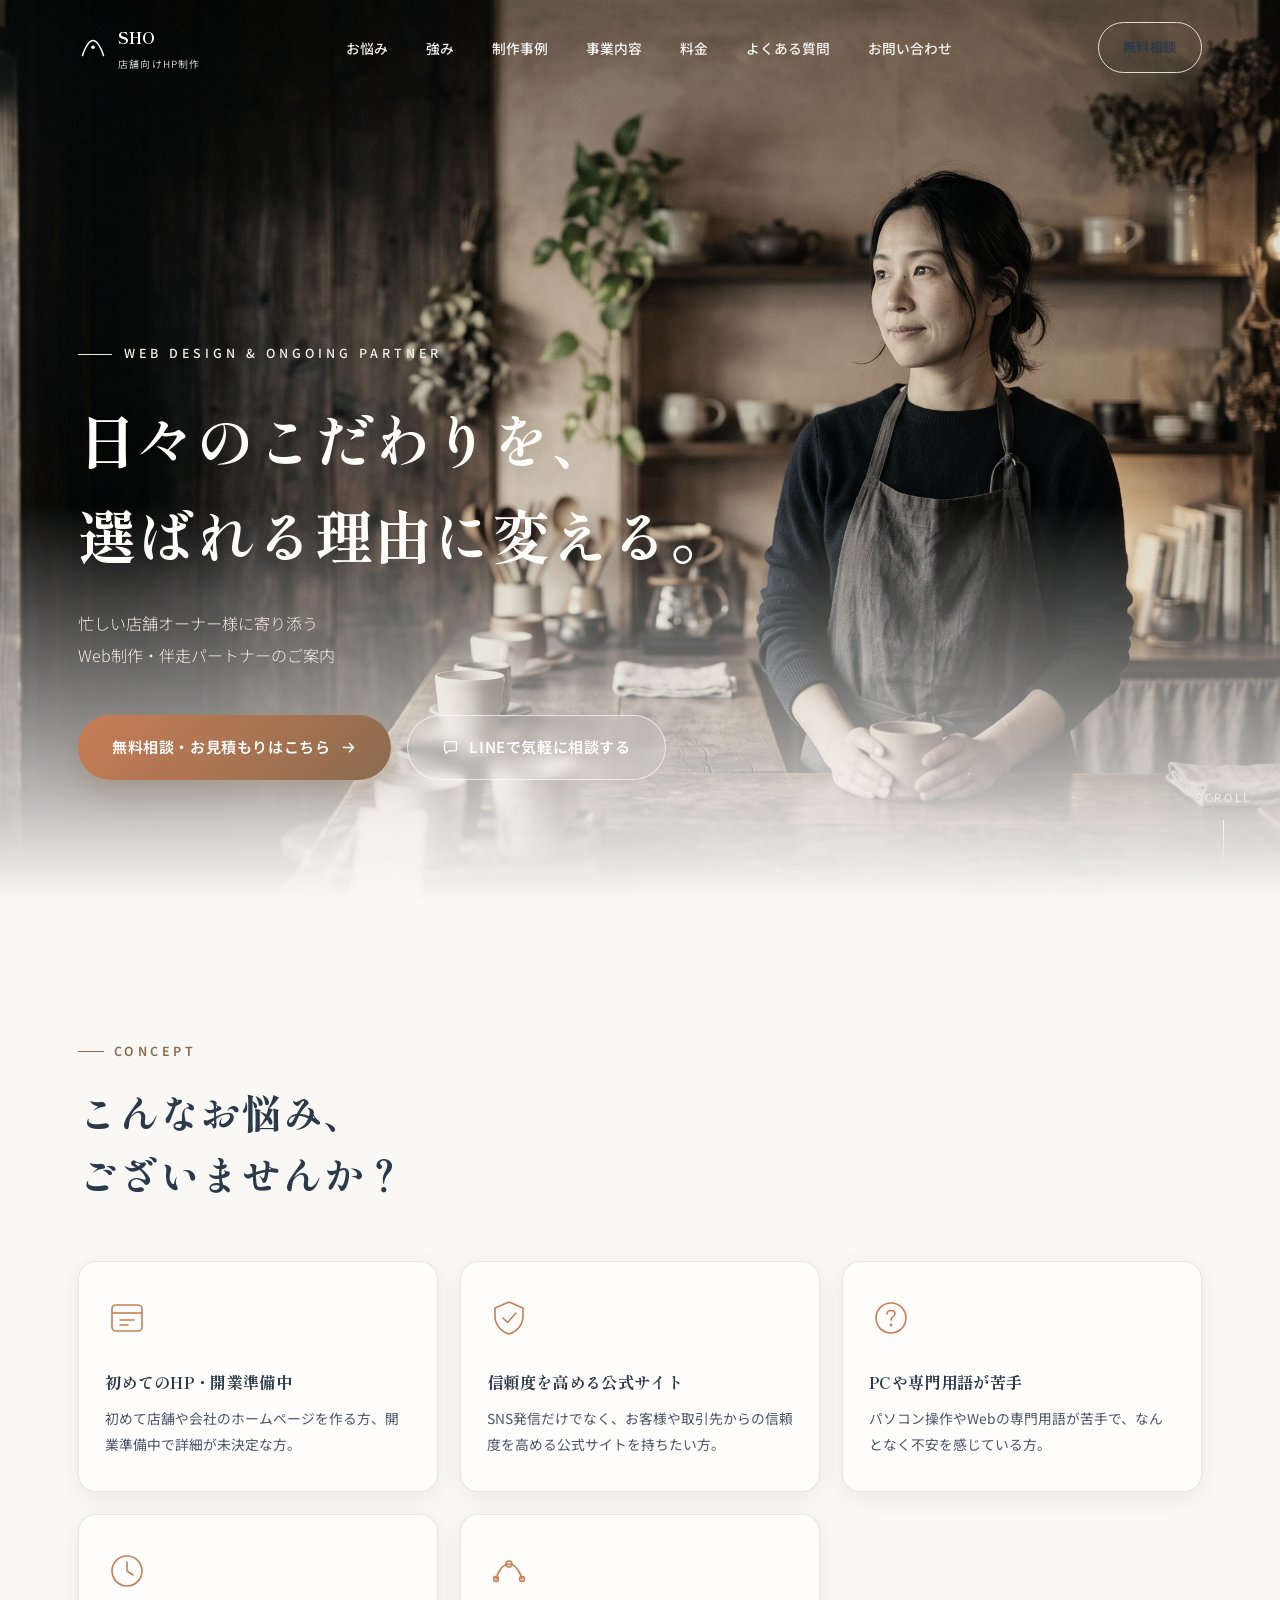
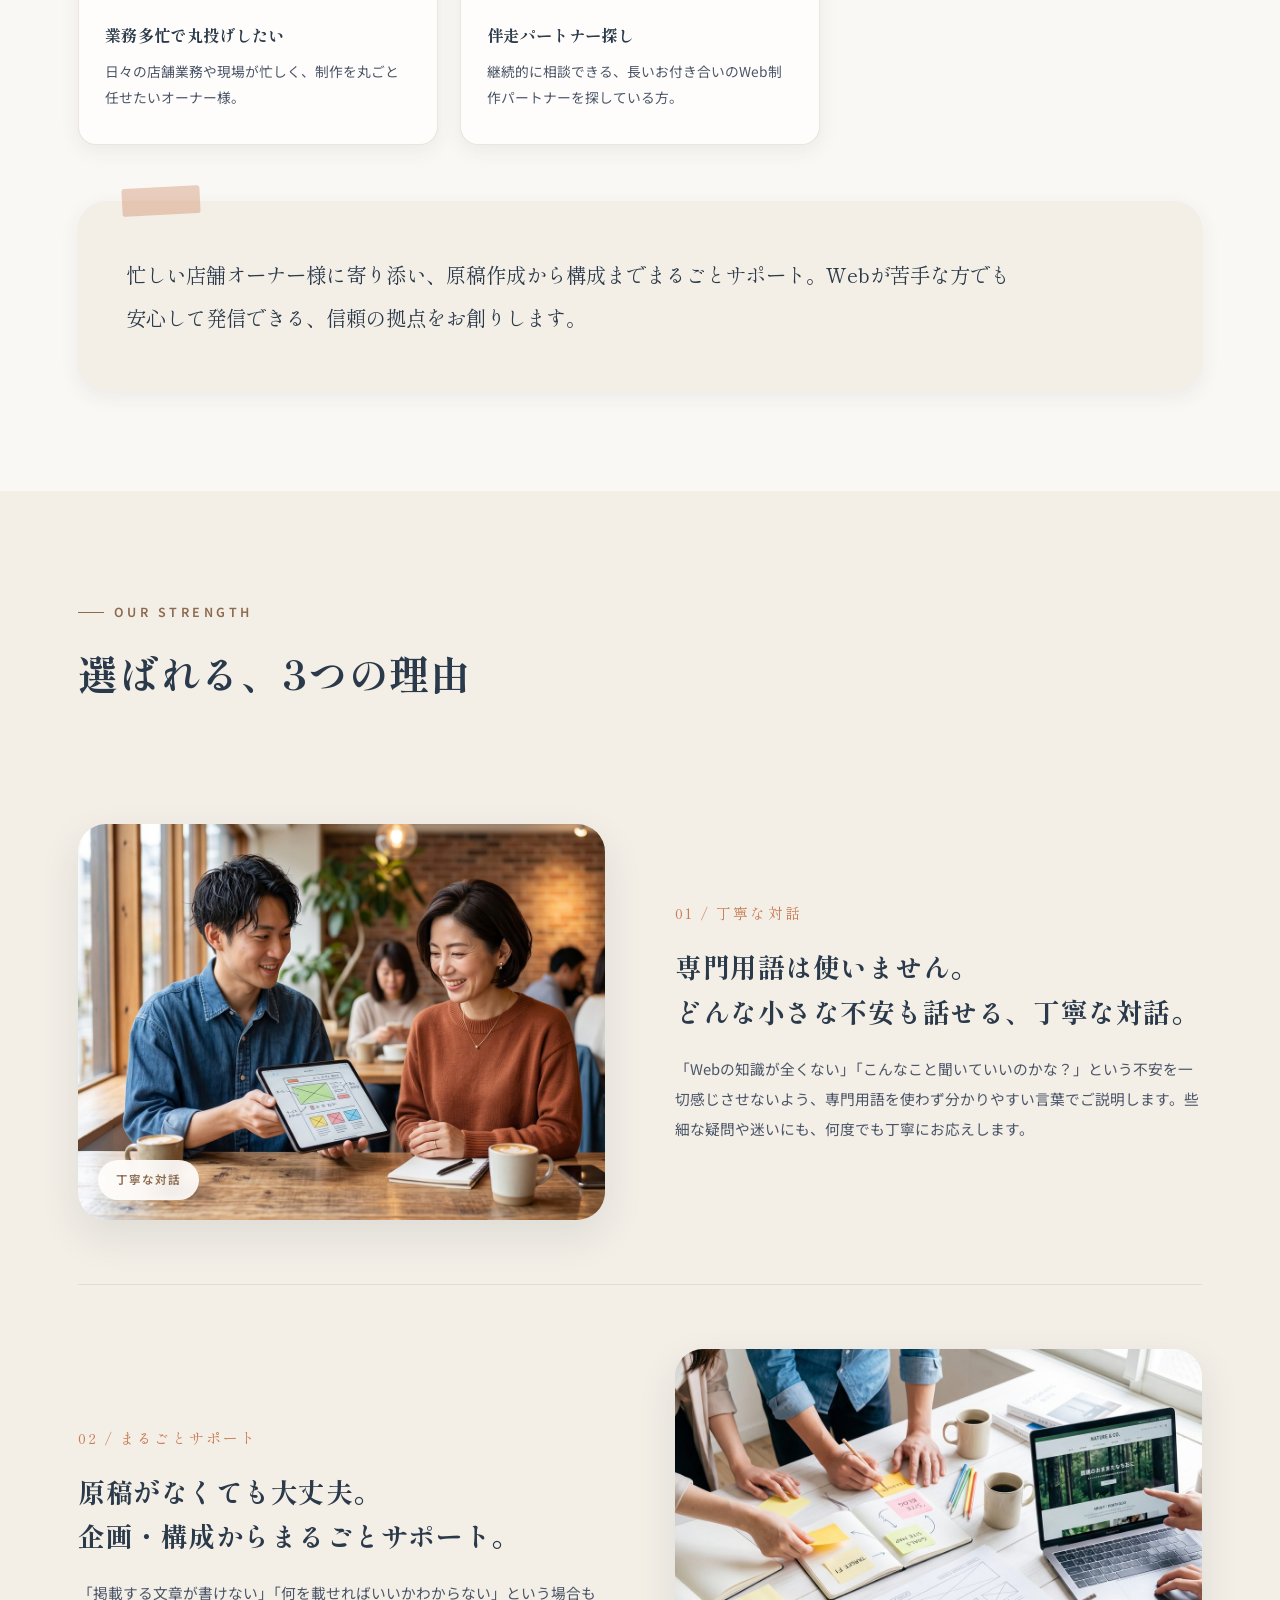
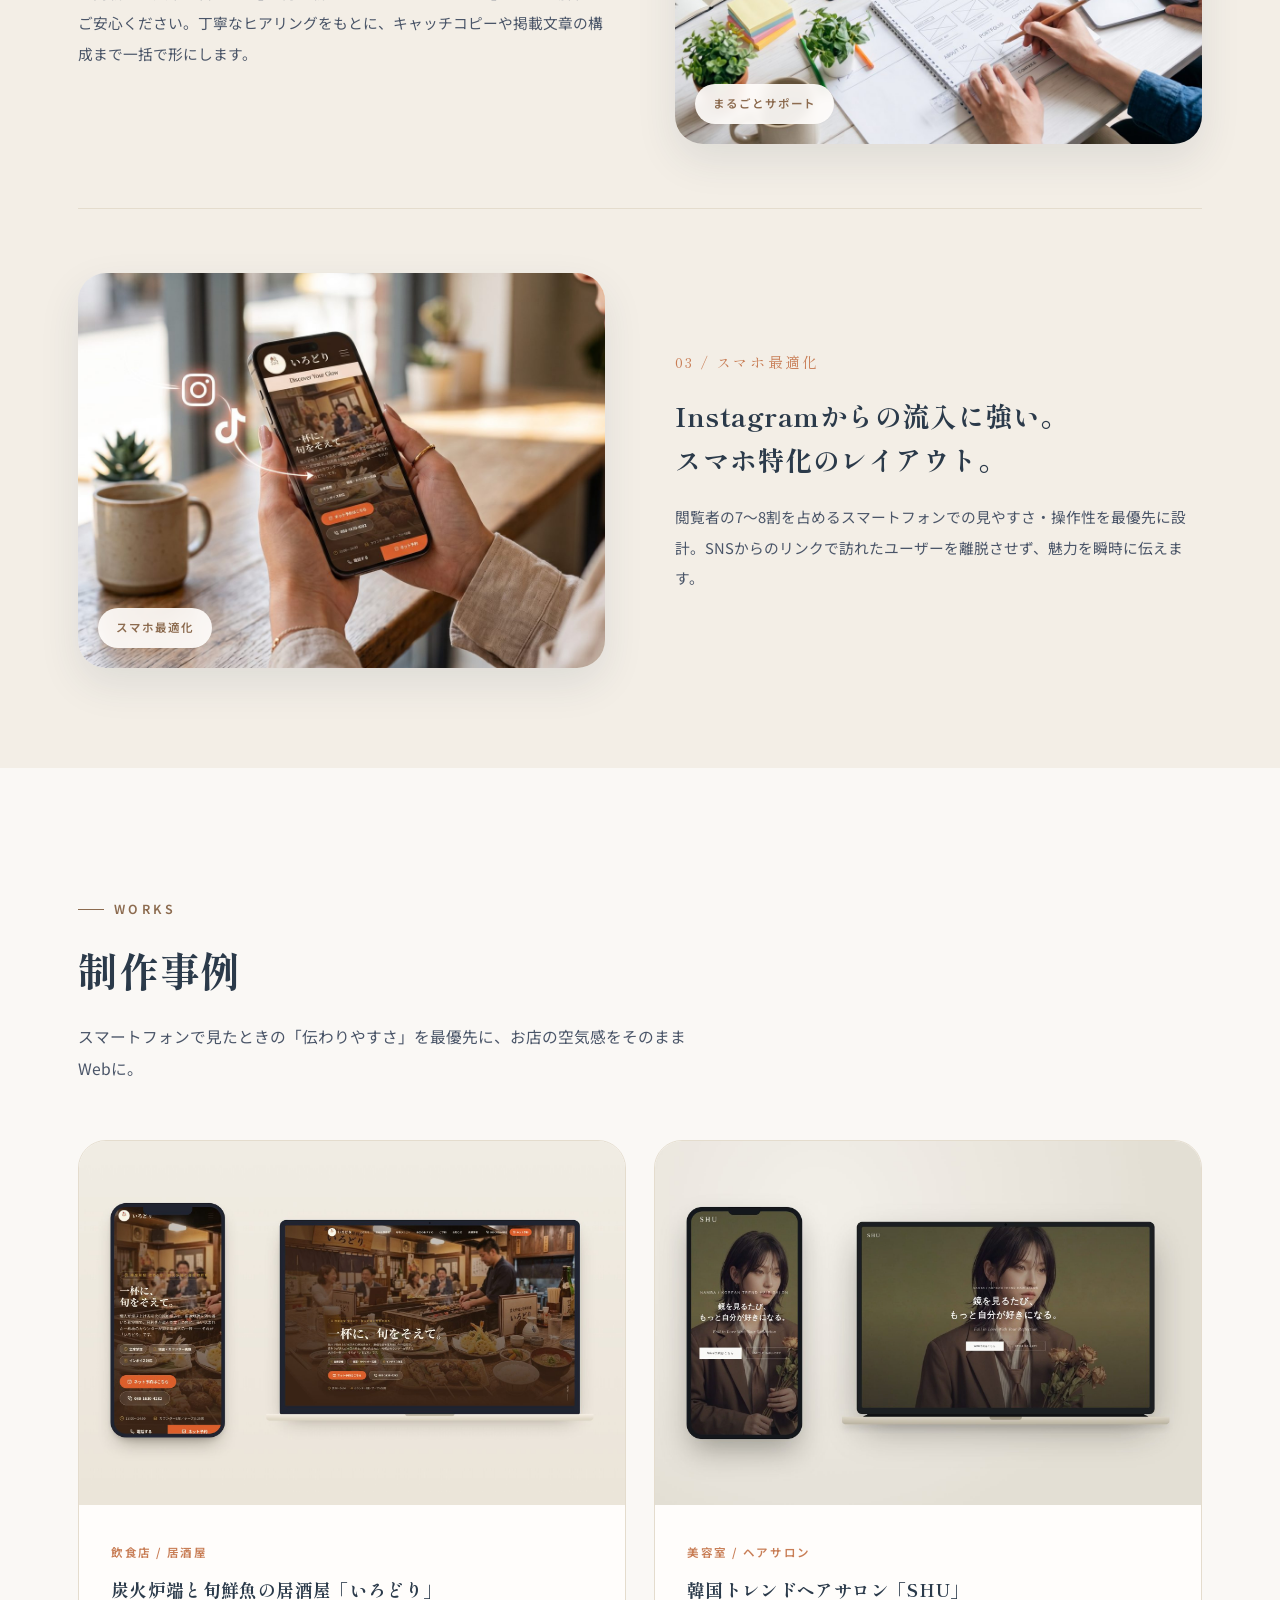
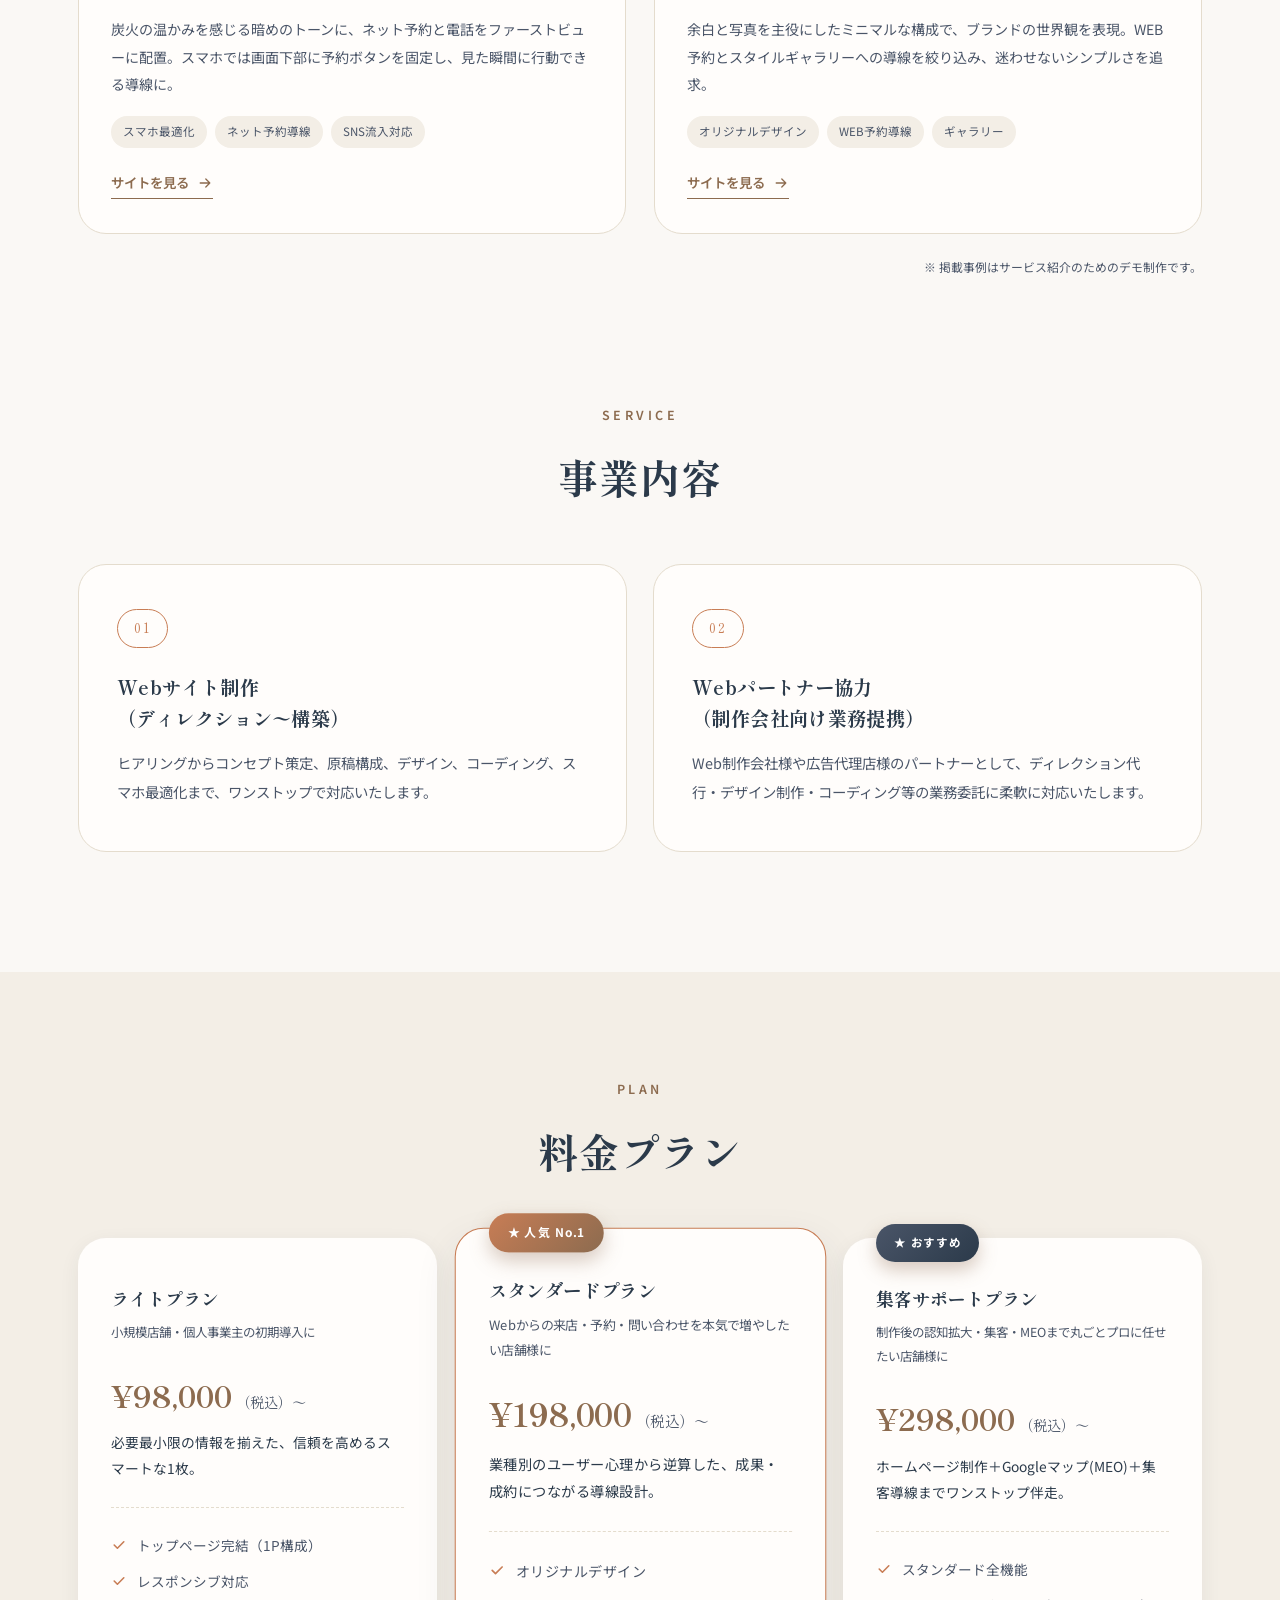
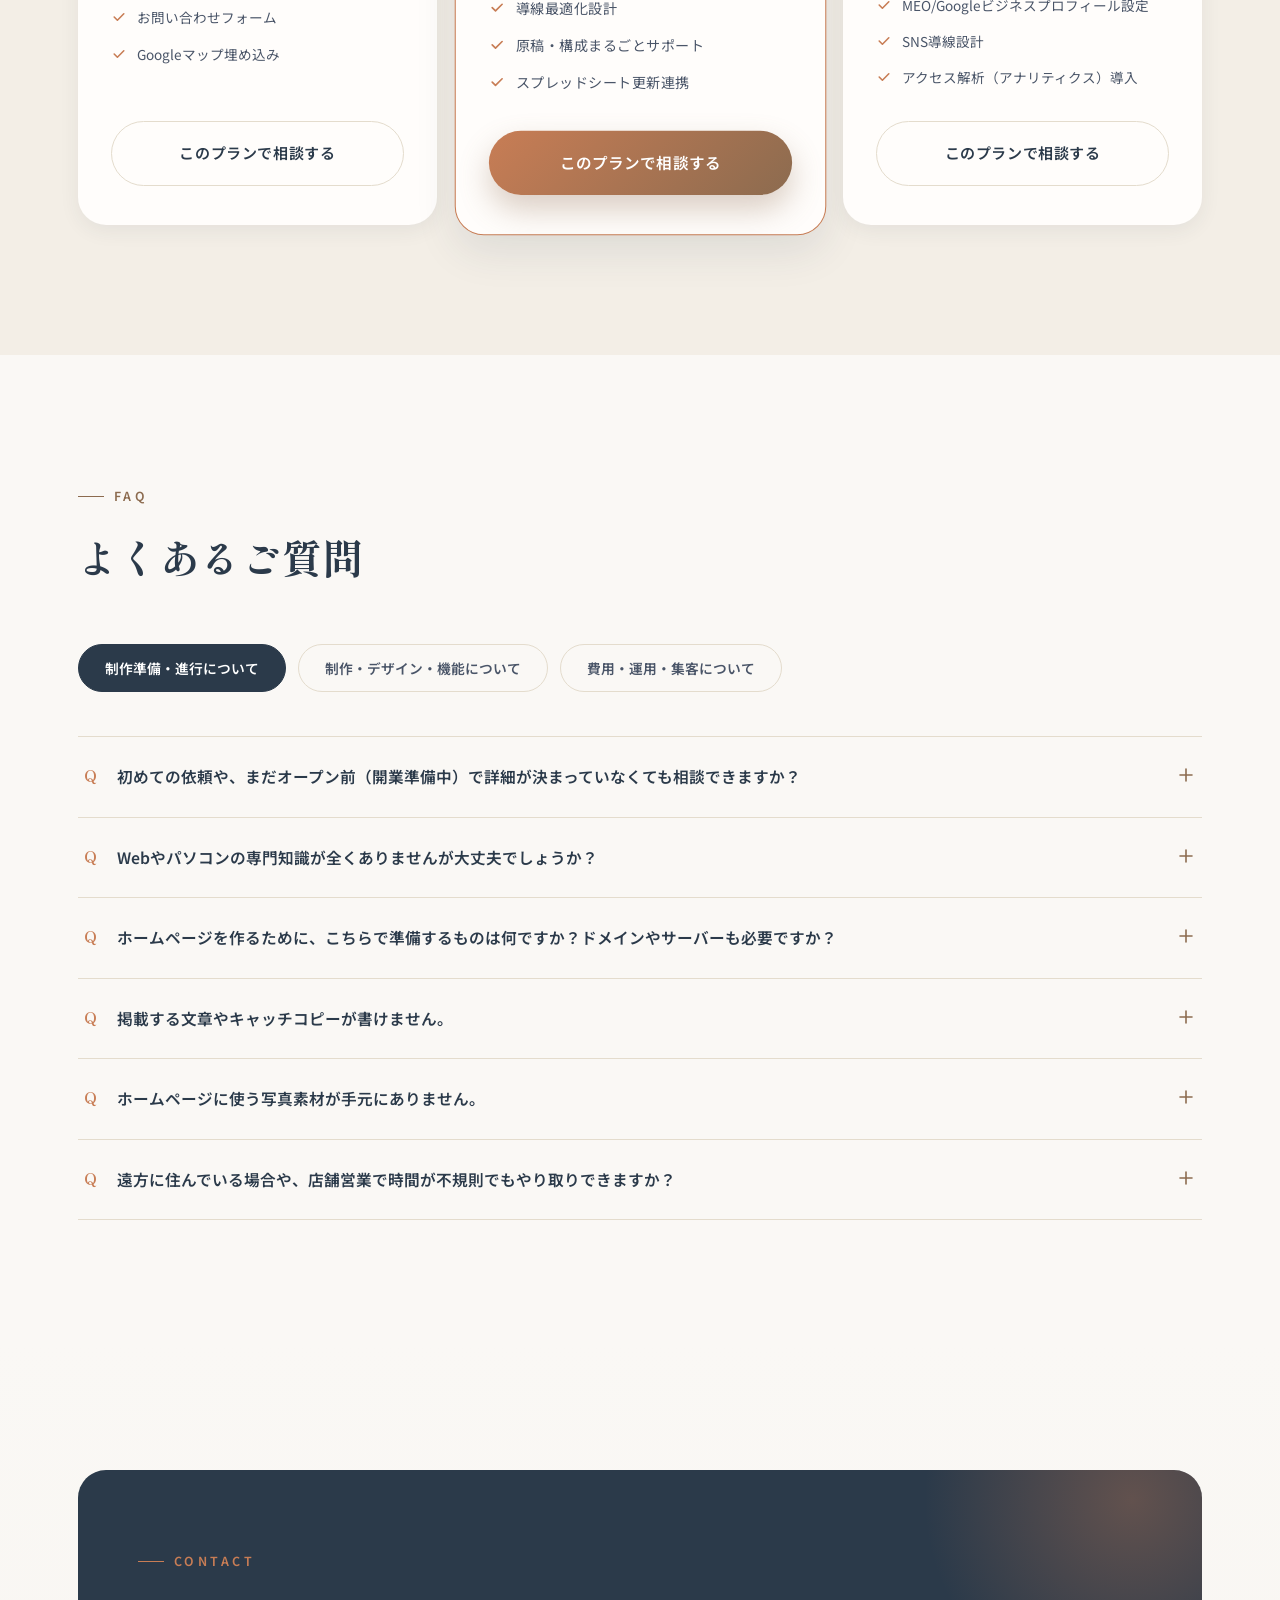
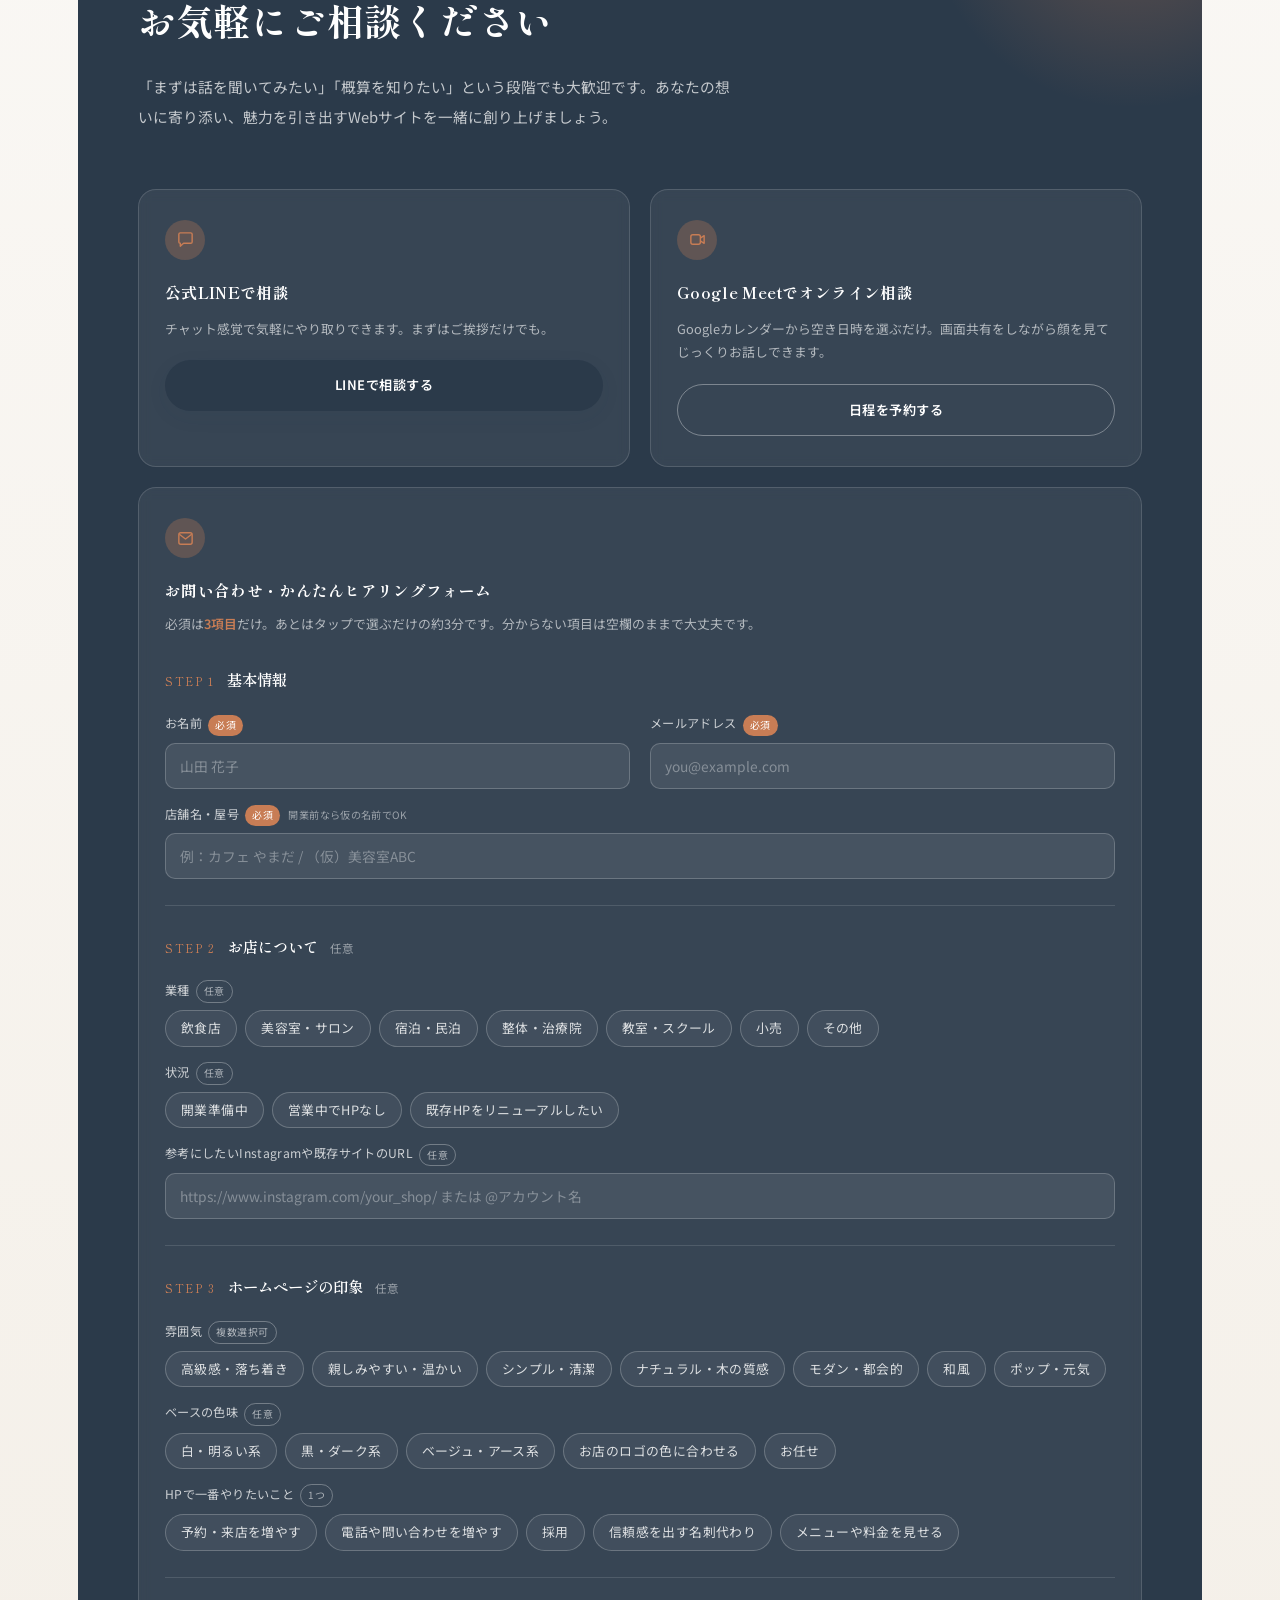
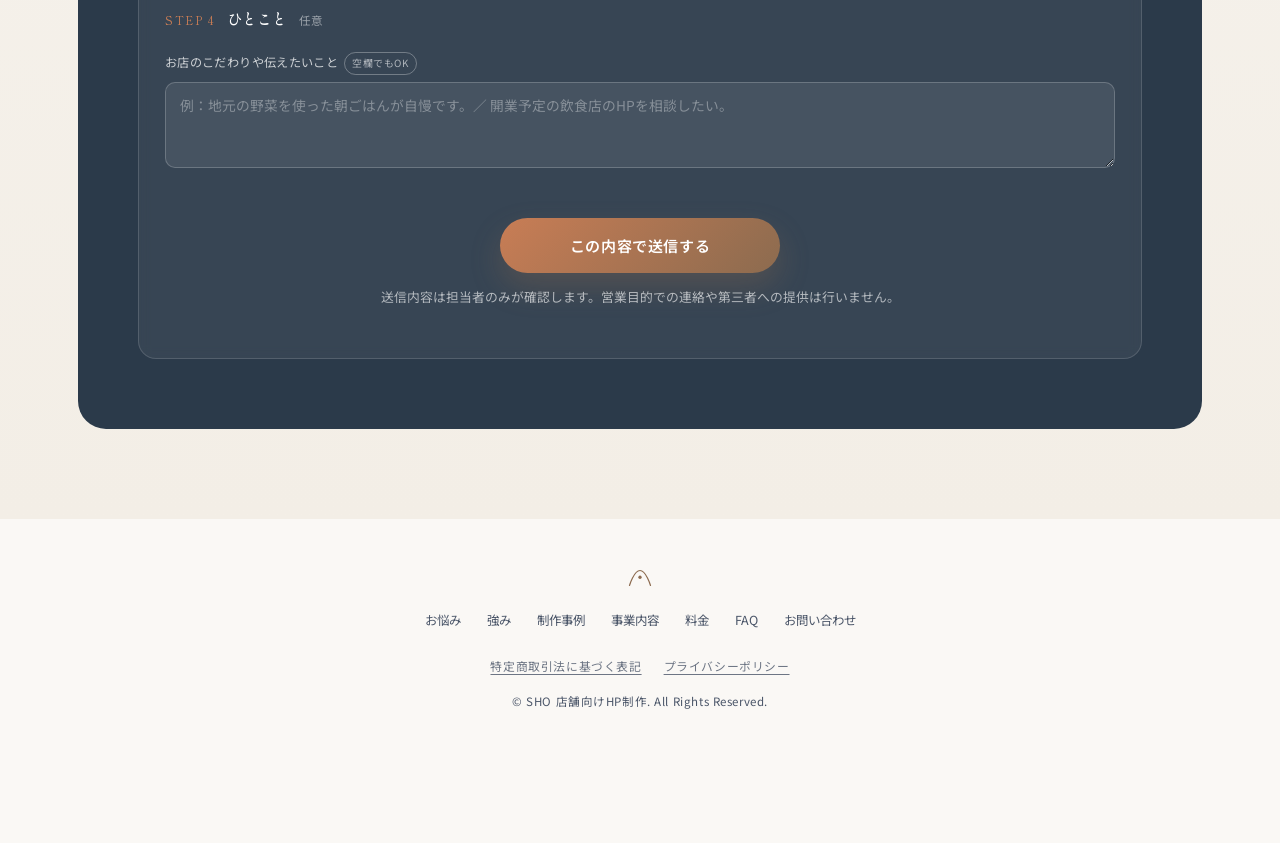
==== commit 4785d8f2: "スマホのフォーム崩れを修正（入力欄のはみ出し、STEP見出しの折り返し） Co-Authored-By: Claude Fable 5.1 <noreply@anthropic.com> Claude" ====
--- a/index.html
+++ b/index.html
@@ -419,7 +419,8 @@
 .method-card .ic-wrap svg{width:19px;height:19px;color:var(--accent);}
 
 .contact-form{display:flex;flex-direction:column;gap:14px;}
-.form-row{display:flex;flex-direction:column;gap:7px;}
+.form-row{display:flex;flex-direction:column;gap:7px;min-width:0;}
+.form-row input,.form-row textarea{width:100%;max-width:100%;min-width:0;display:block;}
 .form-row label{font-size:.76rem;color:rgba(255,255,255,0.75);letter-spacing:.03em;}
 .form-row input,.form-row textarea{
   background:rgba(255,255,255,0.08);border:1px solid rgba(255,255,255,0.2);border-radius:10px;
@@ -435,14 +436,14 @@
 .contact-form.hearing{gap:0;}
 .form-sec{padding:26px 0;border-top:1px solid rgba(255,255,255,0.12);}
 .form-sec:first-child{border-top:none;padding-top:4px;}
-.form-sec-title{display:flex;align-items:center;gap:12px;margin-bottom:18px;}
-.form-sec-title .stp{font-family:var(--serif);font-size:.72rem;letter-spacing:.14em;color:var(--accent);}
+.form-sec-title{display:flex;align-items:baseline;flex-wrap:wrap;gap:6px 12px;margin-bottom:18px;}
+.form-sec-title .stp{font-family:var(--serif);font-size:.72rem;letter-spacing:.14em;color:var(--accent);white-space:nowrap;}
 .form-sec-title h5{margin:0;font-family:var(--serif);font-weight:600;font-size:.96rem;color:#fff;}
-.form-sec-title small{font-size:.72rem;color:rgba(255,255,255,0.5);}
-.form-grid{display:grid;grid-template-columns:1fr 1fr;gap:14px 20px;}
+.form-sec-title small{font-size:.72rem;color:rgba(255,255,255,0.5);white-space:nowrap;}
+.form-grid{display:grid;grid-template-columns:minmax(0,1fr) minmax(0,1fr);gap:14px 20px;}
 .form-grid .form-row.full{grid-column:1 / -1;}
-.form-row .lbl-req{display:inline-block;margin-left:6px;padding:1px 7px;border-radius:999px;font-size:.62rem;letter-spacing:.06em;background:var(--accent);color:#fff;vertical-align:middle;}
-.form-row .lbl-opt{display:inline-block;margin-left:6px;padding:1px 7px;border-radius:999px;font-size:.62rem;letter-spacing:.06em;border:1px solid rgba(255,255,255,0.3);color:rgba(255,255,255,0.6);vertical-align:middle;}
+.form-row .lbl-req{display:inline-block;white-space:nowrap;margin-left:6px;padding:1px 7px;border-radius:999px;font-size:.62rem;letter-spacing:.06em;background:var(--accent);color:#fff;vertical-align:middle;}
+.form-row .lbl-opt{display:inline-block;white-space:nowrap;margin-left:6px;padding:1px 7px;border-radius:999px;font-size:.62rem;letter-spacing:.06em;border:1px solid rgba(255,255,255,0.3);color:rgba(255,255,255,0.6);vertical-align:middle;}
 .chips{display:flex;flex-wrap:wrap;gap:8px;}
 .chips input{position:absolute;opacity:0;width:0;height:0;pointer-events:none;}
 .chips label{
@@ -466,7 +467,9 @@
 @media (max-width:900px){
   .contact-inner{padding:50px 26px;}
   .contact-methods{grid-template-columns:1fr;}
-  .form-grid{grid-template-columns:1fr;}
+  .form-grid{grid-template-columns:minmax(0,1fr);}
+  .method-card{padding:26px 20px;}
+  .form-sec-title h5{font-size:.92rem;}
   .form-foot .btn{min-width:0;width:100%;}
 }
 
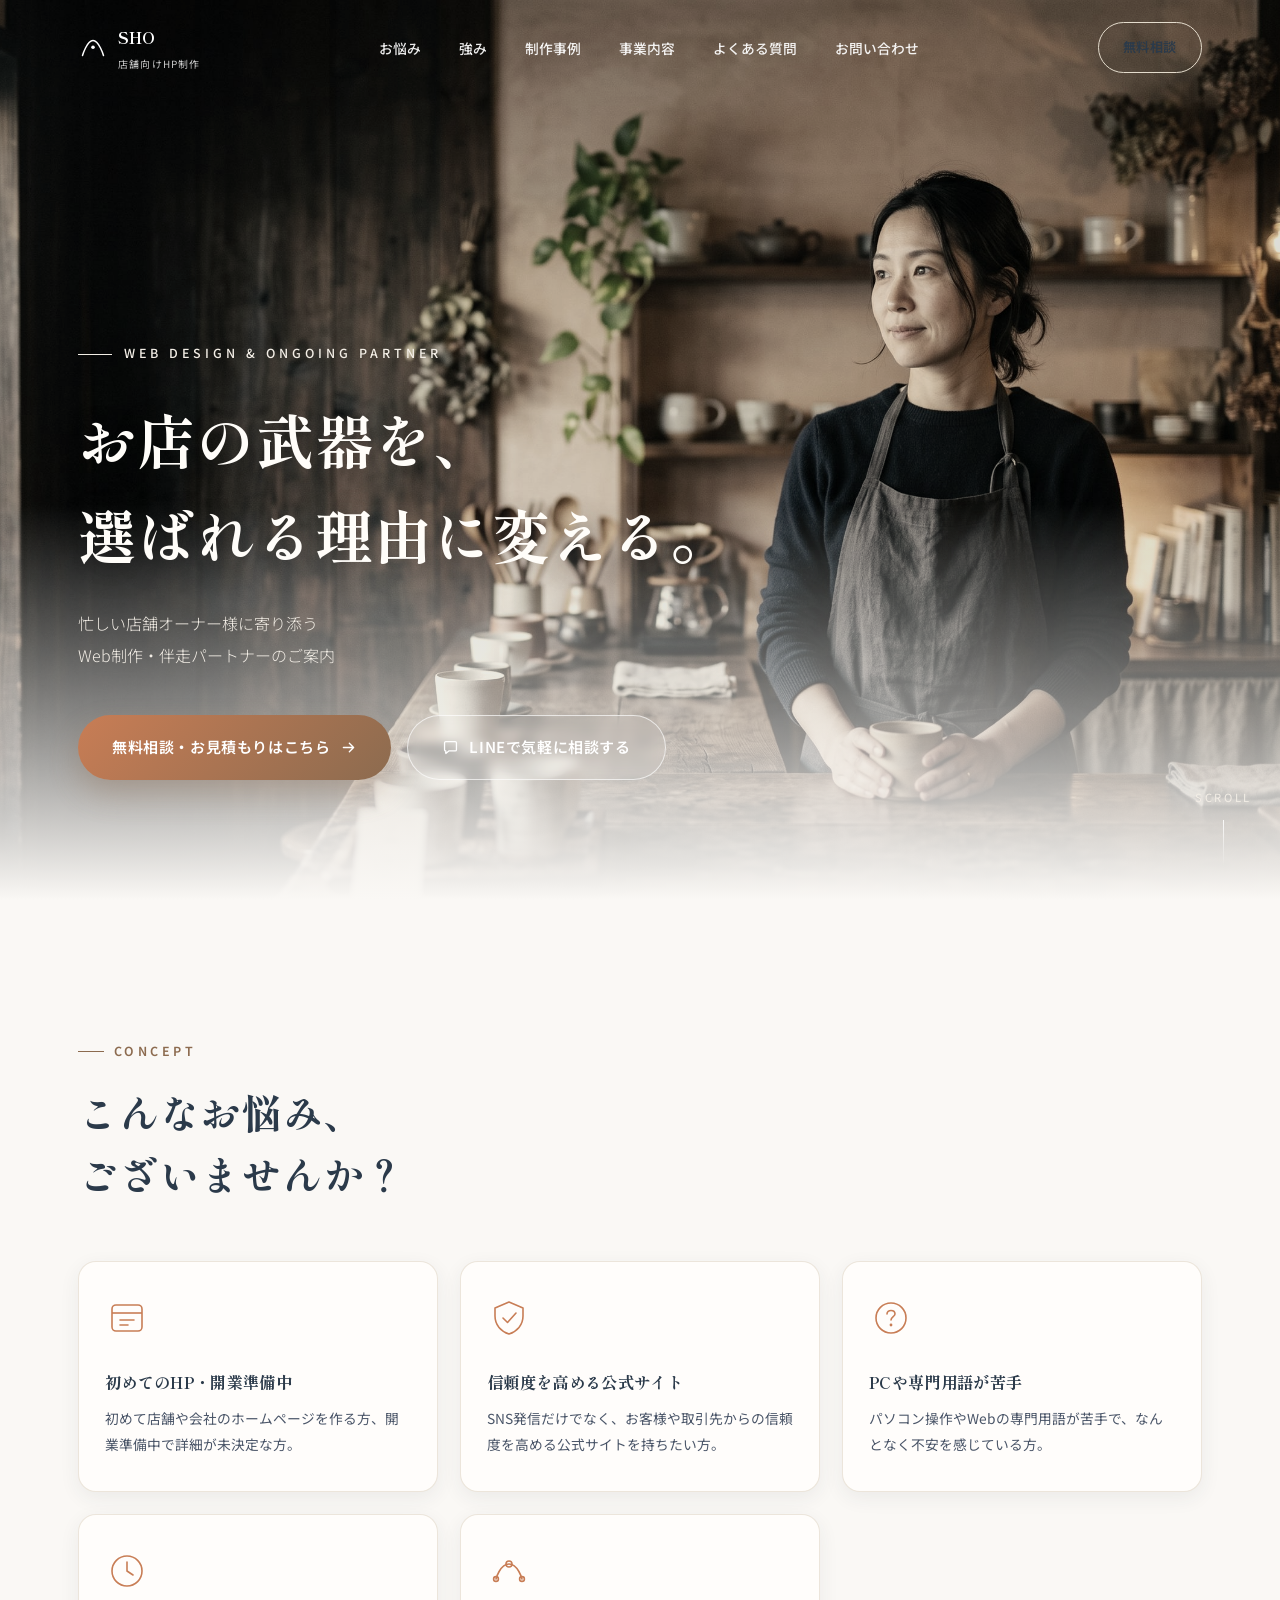
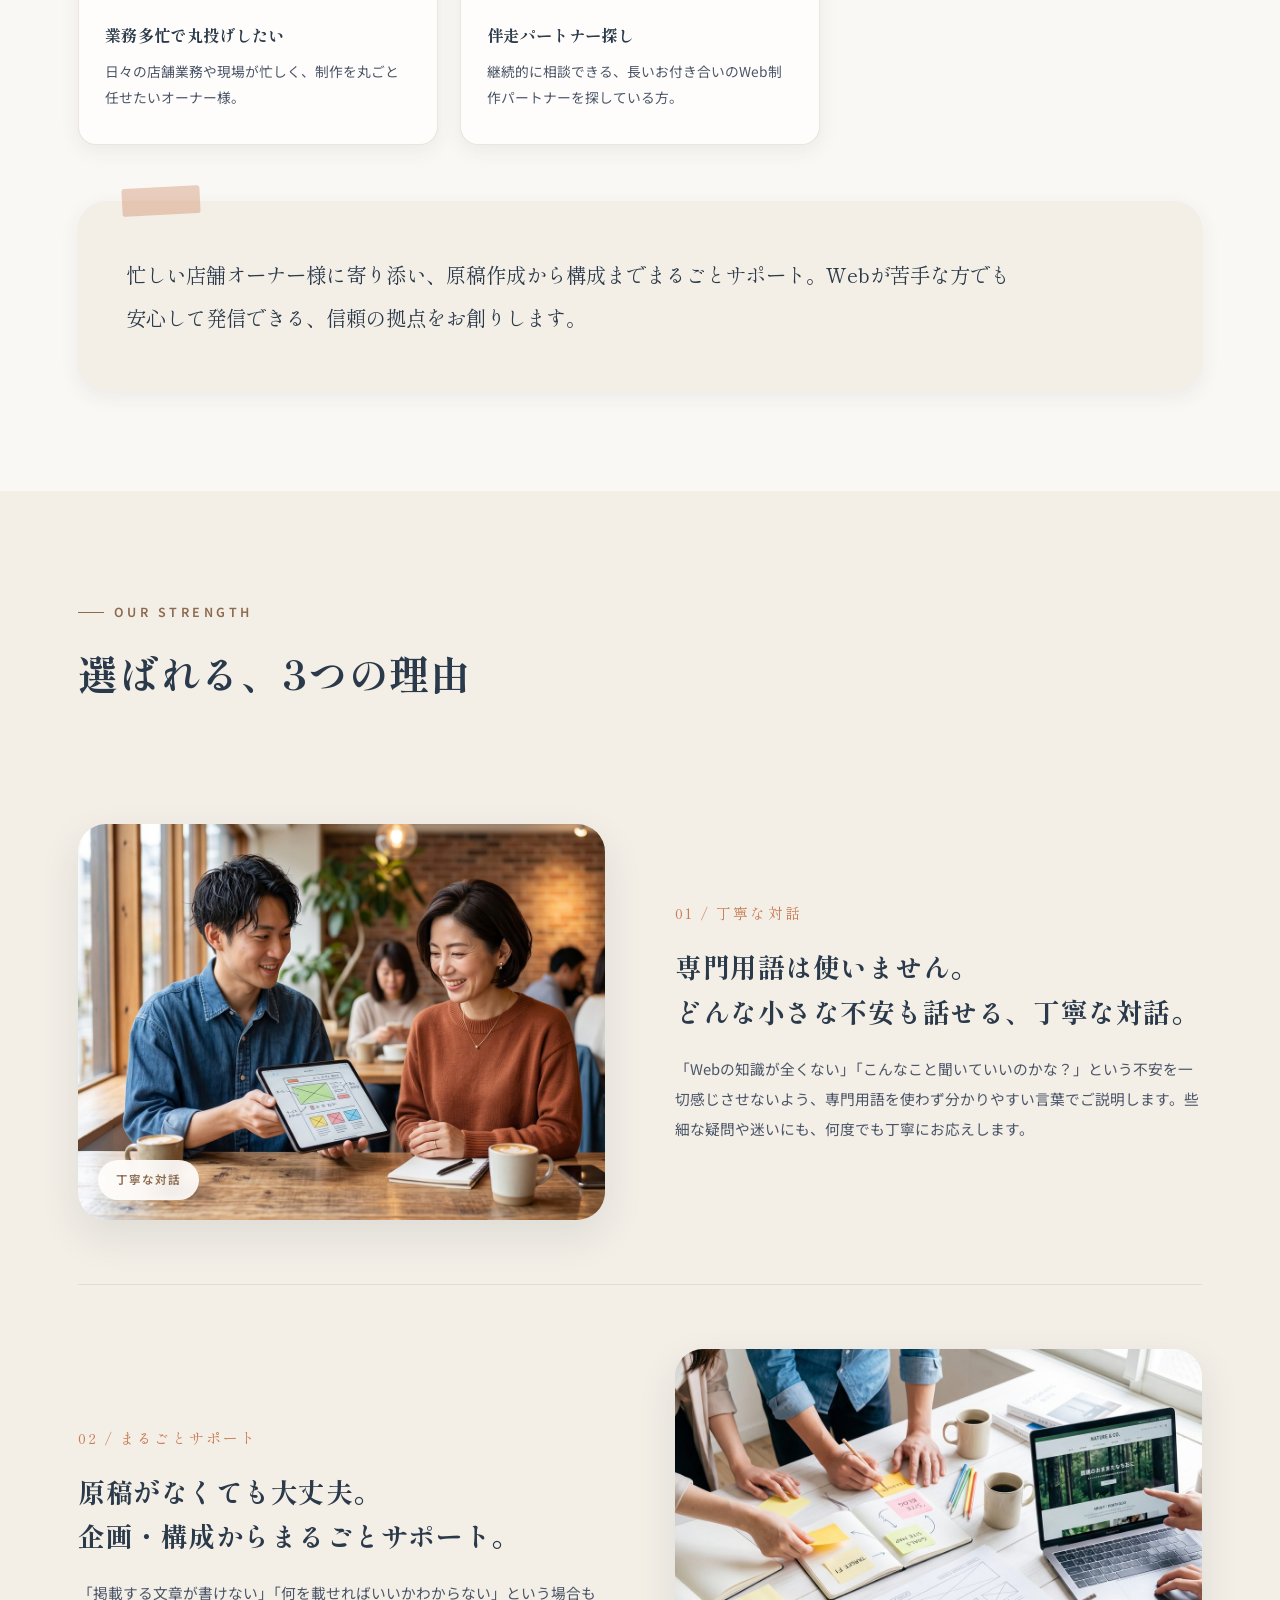
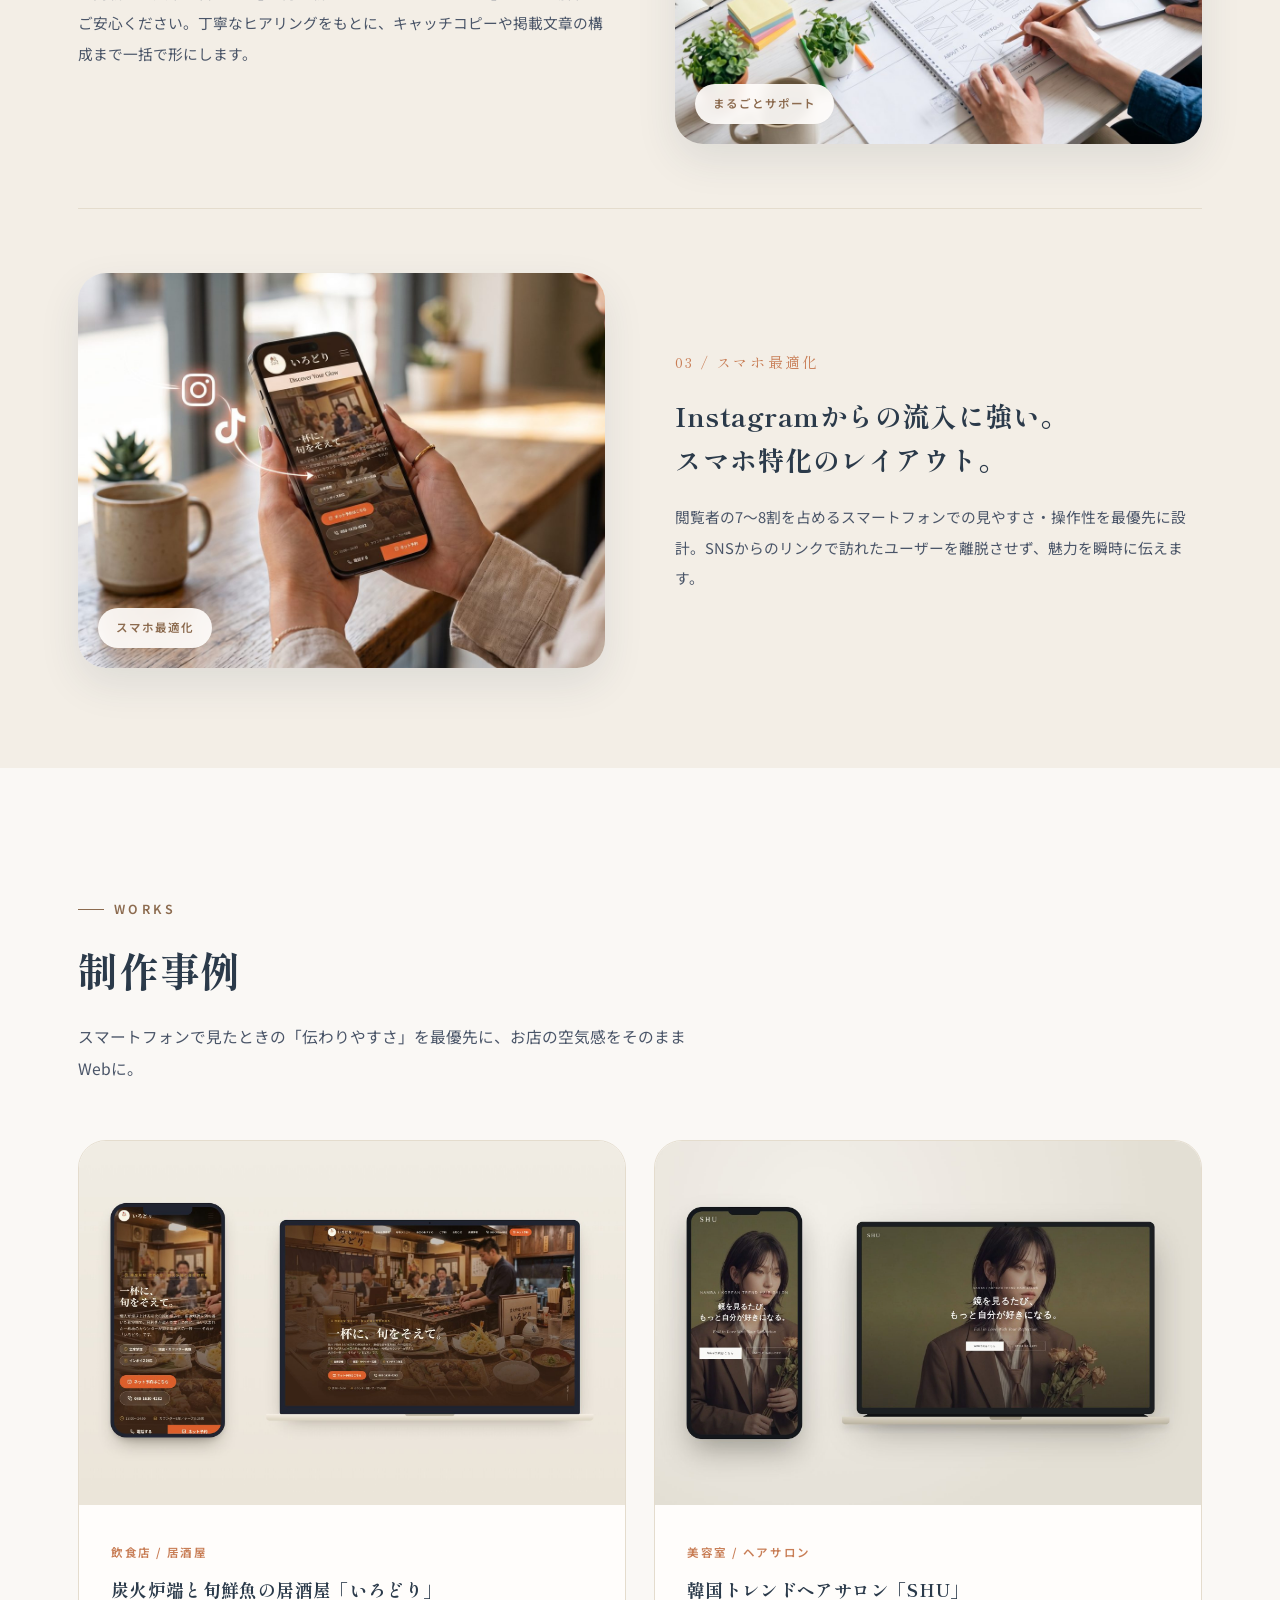
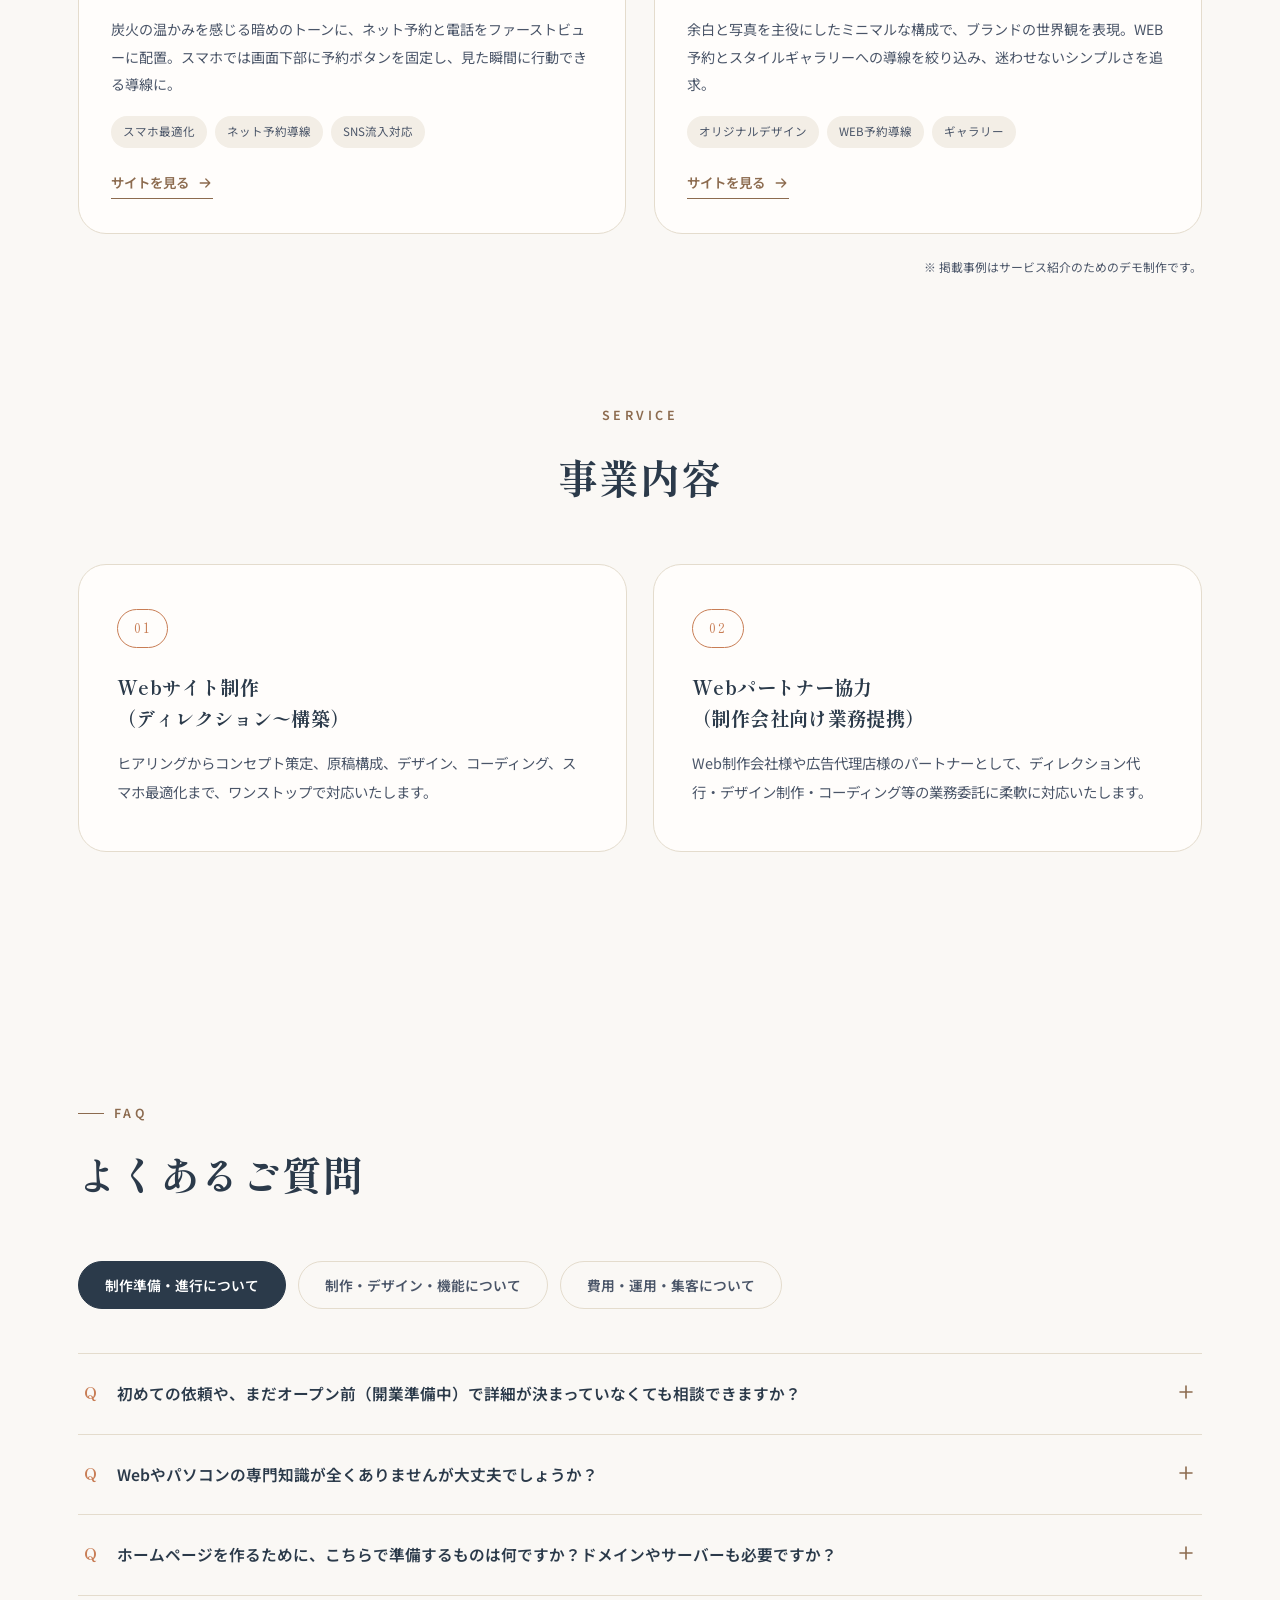
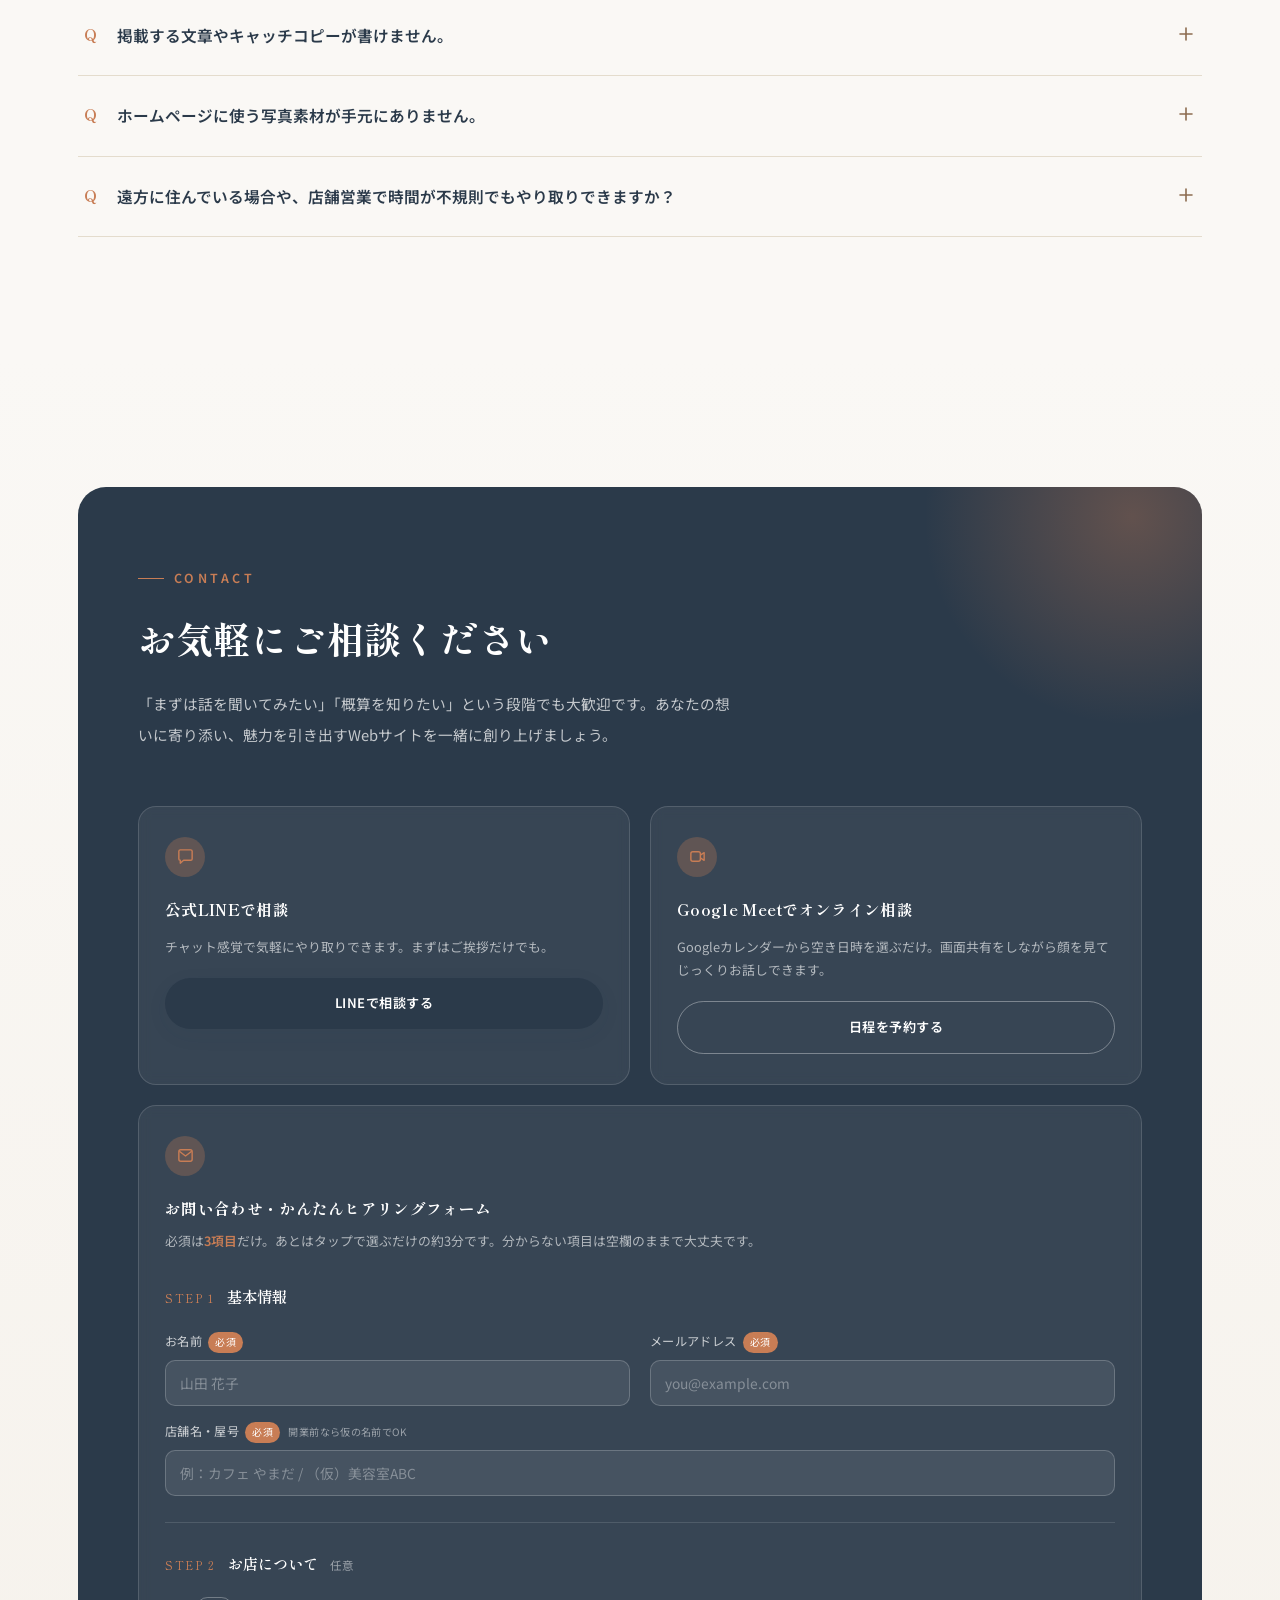
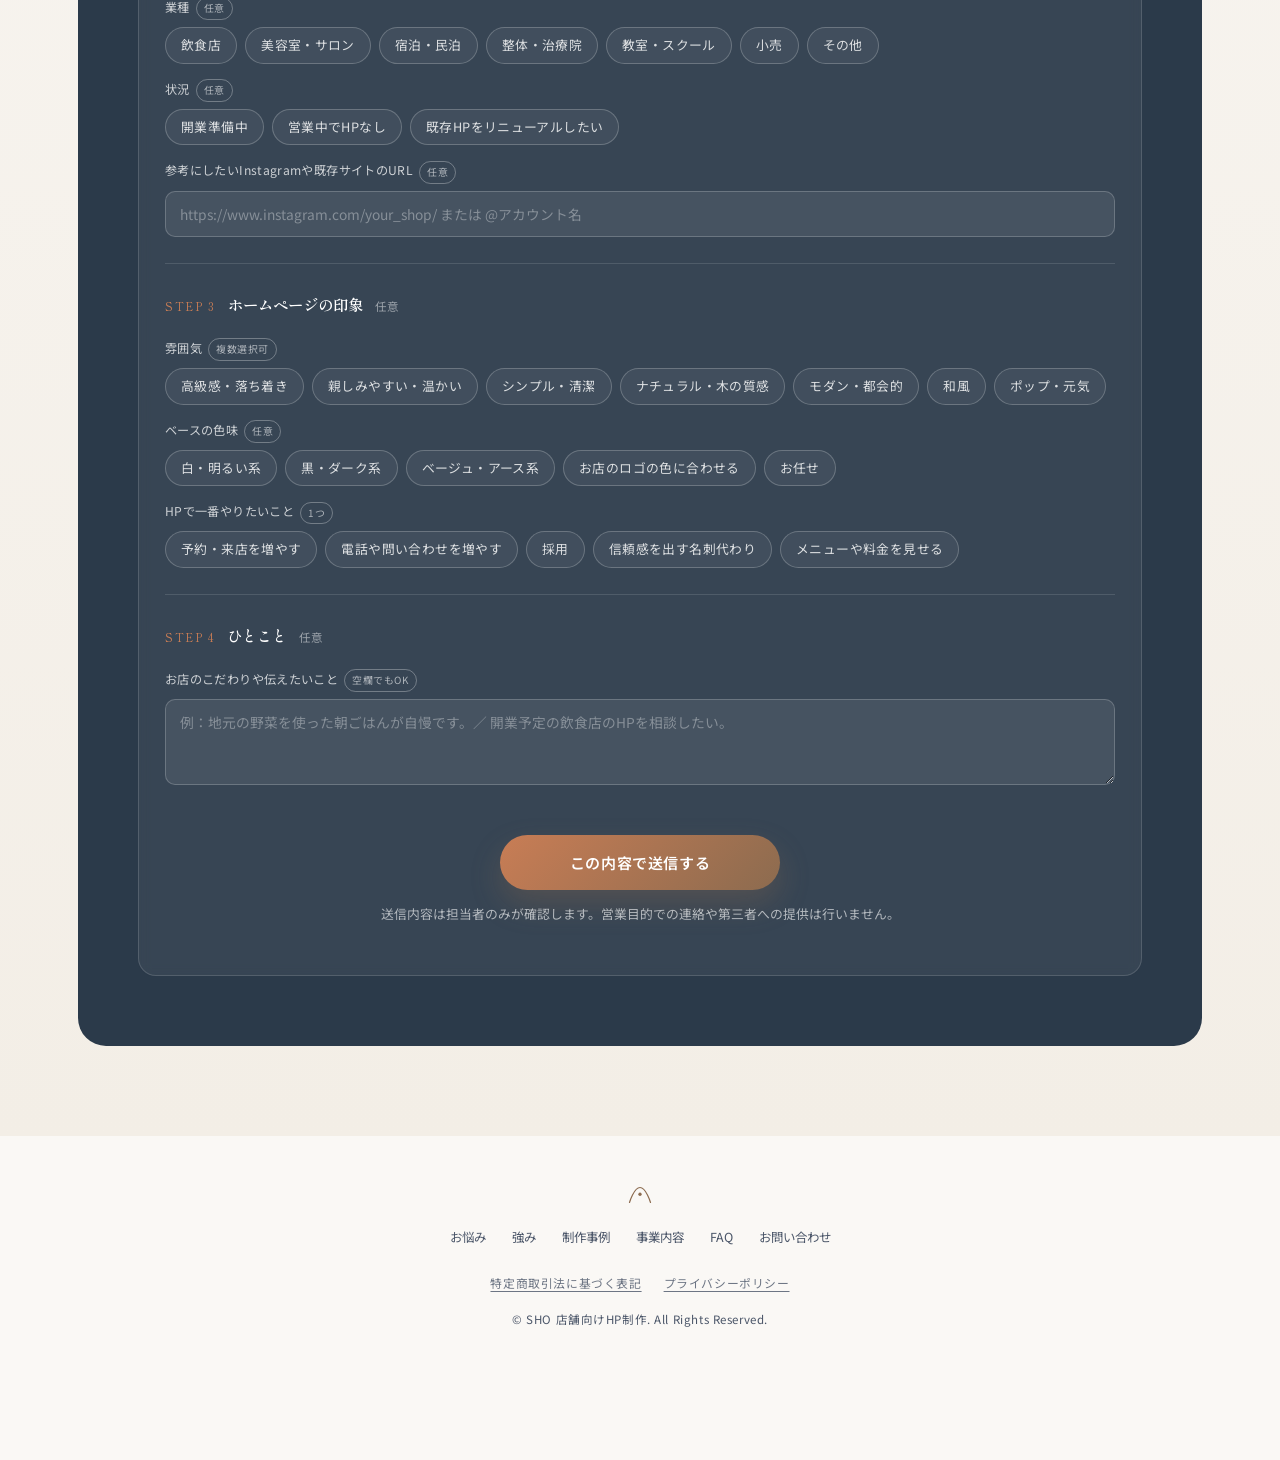
==== commit c077c3f7: "料金プランを削除、キャッチコピーを「お店の武器を、選ばれる理由に変える。」に変更、FAQのSEOをMEO・AIOに変更 Co-Authored-By: Claude Fable 5.1 <norepl" ====
--- a/index.html
+++ b/index.html
@@ -3,12 +3,12 @@
 <head>
 <meta charset="UTF-8">
 <meta name="viewport" content="width=device-width, initial-scale=1.0">
-<title>日々のこだわりを、選ばれる理由に変える。| SHO 店舗向けHP制作</title>
+<title>お店の武器を、選ばれる理由に変える。| SHO 店舗向けHP制作</title>
 <meta name="description" content="SHO 店舗向けHP制作は、初めてホームページを作る店舗オーナー様に寄り添うWeb制作・伴走サポートです。原稿づくりから構成、公開後の集客まで、専門用語を使わずまるごとサポートします。">
 <link rel="icon" href="data:image/svg+xml,%3Csvg xmlns=%27http://www.w3.org/2000/svg%27 viewBox=%270 0 40 40%27%3E%3Crect width=%2740%27 height=%2740%27 rx=%279%27 fill=%27%232b3a4a%27/%3E%3Cpath d=%27M8 29C8 29 13 11 20 11C27 11 32 29 32 29%27 stroke=%27%23c87d55%27 stroke-width=%272.4%27 stroke-linecap=%27round%27 fill=%27none%27/%3E%3Ccircle cx=%2720%27 cy=%2719%27 r=%272.6%27 fill=%27%23c87d55%27/%3E%3C/svg%3E">
 <meta property="og:type" content="website">
 <meta property="og:site_name" content="SHO 店舗向けHP制作">
-<meta property="og:title" content="日々のこだわりを、選ばれる理由に変える。| SHO 店舗向けHP制作">
+<meta property="og:title" content="お店の武器を、選ばれる理由に変える。| SHO 店舗向けHP制作">
 <meta property="og:description" content="初めてホームページを作る店舗オーナー様に寄り添うWeb制作・伴走サポート。原稿づくりから構成、公開後の集客まで、専門用語を使わずまるごとサポートします。">
 <meta property="og:url" content="https://ss4gdev.github.io/sho-hp/">
 <meta property="og:image" content="https://ss4gdev.github.io/sho-hp/assets/hero.jpg">
@@ -336,33 +336,6 @@
 .service-card p{font-size:.9rem;color:var(--ink-soft);line-height:2;}
 @media (max-width:820px){.service-grid{grid-template-columns:1fr;}}
 
-/* ---------- plan ---------- */
-.plan{padding:100px 0 130px;background:var(--bg-alt);}
-.plan-grid{display:grid;grid-template-columns:repeat(3,1fr);gap:24px;align-items:stretch;}
-.plan-card{
-  background:var(--white);border-radius:var(--radius-lg);padding:42px 32px 38px;
-  box-shadow:var(--shadow-sm);border:1.5px solid transparent;
-  display:flex;flex-direction:column;position:relative;
-  transition:transform .4s var(--ease),box-shadow .4s var(--ease);
-}
-.plan-card:hover{transform:translateY(-8px);box-shadow:var(--shadow-lg);}
-.plan-card.featured{border-color:var(--accent);box-shadow:var(--shadow-md);transform:scale(1.035);}
-.plan-card.featured:hover{transform:scale(1.035) translateY(-8px);}
-.plan-badge{
-  position:absolute;top:-15px;left:32px;background:linear-gradient(135deg,var(--accent),var(--accent-deep));
-  color:#fff;font-size:.72rem;font-weight:700;letter-spacing:.06em;padding:8px 18px;border-radius:999px;
-  box-shadow:0 8px 18px rgba(140,107,79,0.35);
-}
-.plan-name{font-size:1.12rem;font-family:var(--serif);font-weight:700;margin-bottom:6px;}
-.plan-for{font-size:.78rem;color:var(--ink-soft);margin-bottom:22px;}
-.plan-price{font-family:var(--serif);font-size:1.9rem;font-weight:700;color:var(--accent-deep);margin-bottom:6px;}
-.plan-price span{font-size:.9rem;font-weight:400;color:var(--ink-soft);margin-left:4px;}
-.plan-catch{font-size:.86rem;color:var(--ink);line-height:1.85;margin-bottom:26px;padding-bottom:26px;border-bottom:1px dashed var(--line);min-height:5.6em;}
-.plan-feat{display:flex;flex-direction:column;gap:13px;margin-bottom:32px;flex:1;}
-.plan-feat li{display:flex;gap:10px;font-size:.85rem;color:var(--ink-soft);line-height:1.7;}
-.plan-feat li svg{width:16px;height:16px;flex-shrink:0;margin-top:3px;color:var(--accent);}
-@media (max-width:980px){.plan-grid{grid-template-columns:1fr;max-width:440px;margin:0 auto;}.plan-card.featured{transform:none;}.plan-card.featured:hover{transform:translateY(-8px);}}
-
 /* ---------- faq ---------- */
 .faq{padding:120px 0;}
 .faq-tabs{display:flex;gap:12px;margin-bottom:44px;flex-wrap:wrap;}
@@ -516,7 +489,6 @@
       <a href="#strength">強み</a>
       <a href="#works">制作事例</a>
       <a href="#service">事業内容</a>
-      <a href="#plan">料金</a>
       <a href="#faq">よくある質問</a>
       <a href="#contact">お問い合わせ</a>
     </nav>
@@ -532,7 +504,6 @@
   <a href="#strength">強み</a>
   <a href="#works">制作事例</a>
   <a href="#service">事業内容</a>
-  <a href="#plan">料金</a>
   <a href="#faq">よくある質問</a>
   <a href="#contact">お問い合わせ</a>
   <a href="#contact" class="btn btn-primary">無料相談・お見積もり</a>
@@ -545,7 +516,7 @@
   </div>
   <div class="wrap hero-inner">
     <p class="hero-eyebrow reveal">Web Design &amp; Ongoing Partner</p>
-    <h1 class="reveal d1">日々のこだわりを、<br>選ばれる理由に変える。</h1>
+    <h1 class="reveal d1">お店の武器を、<br>選ばれる理由に変える。</h1>
     <p class="sub reveal d2">忙しい店舗オーナー様に寄り添う<br class="brk">Web制作・伴走パートナーのご案内</p>
     <div class="hero-actions reveal d3">
       <a href="#contact" class="btn btn-primary">
@@ -708,62 +679,6 @@
   </div>
 </section>
 
-<!-- ================= PLAN ================= -->
-<section class="plan" id="plan">
-  <div class="wrap">
-    <div class="section-head center reveal" style="margin-left:auto;margin-right:auto;">
-      <span class="eyebrow">Plan</span>
-      <h2>料金プラン</h2>
-    </div>
-
-    <div class="plan-grid">
-      <div class="plan-card reveal d1">
-        <p class="plan-name">ライトプラン</p>
-        <p class="plan-for">小規模店舗・個人事業主の初期導入に</p>
-        <p class="plan-price">¥98,000<span>（税込）〜</span></p>
-        <p class="plan-catch">必要最小限の情報を揃えた、信頼を高めるスマートな1枚。</p>
-        <ul class="plan-feat">
-          <li><svg viewBox="0 0 20 20" fill="none"><path d="M4 10L8 14L16 6" stroke="currentColor" stroke-width="2" stroke-linecap="round" stroke-linejoin="round"/></svg>トップページ完結（1P構成）</li>
-          <li><svg viewBox="0 0 20 20" fill="none"><path d="M4 10L8 14L16 6" stroke="currentColor" stroke-width="2" stroke-linecap="round" stroke-linejoin="round"/></svg>レスポンシブ対応</li>
-          <li><svg viewBox="0 0 20 20" fill="none"><path d="M4 10L8 14L16 6" stroke="currentColor" stroke-width="2" stroke-linecap="round" stroke-linejoin="round"/></svg>お問い合わせフォーム</li>
-          <li><svg viewBox="0 0 20 20" fill="none"><path d="M4 10L8 14L16 6" stroke="currentColor" stroke-width="2" stroke-linecap="round" stroke-linejoin="round"/></svg>Googleマップ埋め込み</li>
-        </ul>
-        <a href="#contact" class="btn btn-outline btn-block">このプランで相談する</a>
-      </div>
-
-      <div class="plan-card featured reveal d2">
-        <span class="plan-badge">★ 人気 No.1</span>
-        <p class="plan-name">スタンダードプラン</p>
-        <p class="plan-for">Webからの来店・予約・問い合わせを本気で増やしたい店舗様に</p>
-        <p class="plan-price">¥198,000<span>（税込）〜</span></p>
-        <p class="plan-catch">業種別のユーザー心理から逆算した、成果・成約につながる導線設計。</p>
-        <ul class="plan-feat">
-          <li><svg viewBox="0 0 20 20" fill="none"><path d="M4 10L8 14L16 6" stroke="currentColor" stroke-width="2" stroke-linecap="round" stroke-linejoin="round"/></svg>オリジナルデザイン</li>
-          <li><svg viewBox="0 0 20 20" fill="none"><path d="M4 10L8 14L16 6" stroke="currentColor" stroke-width="2" stroke-linecap="round" stroke-linejoin="round"/></svg>導線最適化設計</li>
-          <li><svg viewBox="0 0 20 20" fill="none"><path d="M4 10L8 14L16 6" stroke="currentColor" stroke-width="2" stroke-linecap="round" stroke-linejoin="round"/></svg>原稿・構成まるごとサポート</li>
-          <li><svg viewBox="0 0 20 20" fill="none"><path d="M4 10L8 14L16 6" stroke="currentColor" stroke-width="2" stroke-linecap="round" stroke-linejoin="round"/></svg>スプレッドシート更新連携</li>
-        </ul>
-        <a href="#contact" class="btn btn-primary btn-block">このプランで相談する</a>
-      </div>
-
-      <div class="plan-card reveal d3">
-        <span class="plan-badge" style="background:linear-gradient(135deg,#4a5568,#2b3a4a);">★ おすすめ</span>
-        <p class="plan-name">集客サポートプラン</p>
-        <p class="plan-for">制作後の認知拡大・集客・MEOまで丸ごとプロに任せたい店舗様に</p>
-        <p class="plan-price">¥298,000<span>（税込）〜</span></p>
-        <p class="plan-catch">ホームページ制作＋Googleマップ(MEO)＋集客導線までワンストップ伴走。</p>
-        <ul class="plan-feat">
-          <li><svg viewBox="0 0 20 20" fill="none"><path d="M4 10L8 14L16 6" stroke="currentColor" stroke-width="2" stroke-linecap="round" stroke-linejoin="round"/></svg>スタンダード全機能</li>
-          <li><svg viewBox="0 0 20 20" fill="none"><path d="M4 10L8 14L16 6" stroke="currentColor" stroke-width="2" stroke-linecap="round" stroke-linejoin="round"/></svg>MEO/Googleビジネスプロフィール設定</li>
-          <li><svg viewBox="0 0 20 20" fill="none"><path d="M4 10L8 14L16 6" stroke="currentColor" stroke-width="2" stroke-linecap="round" stroke-linejoin="round"/></svg>SNS導線設計</li>
-          <li><svg viewBox="0 0 20 20" fill="none"><path d="M4 10L8 14L16 6" stroke="currentColor" stroke-width="2" stroke-linecap="round" stroke-linejoin="round"/></svg>アクセス解析（アナリティクス）導入</li>
-        </ul>
-        <a href="#contact" class="btn btn-outline btn-block">このプランで相談する</a>
-      </div>
-    </div>
-  </div>
-</section>
-
 <!-- ================= FAQ ================= -->
 <section class="faq" id="faq">
   <div class="wrap">
@@ -812,7 +727,7 @@
       </div>
       <div class="faq-item">
         <button class="faq-q"><span class="qmark">Q</span><span class="qtext">スマートフォン表示にも対応していますか？</span><svg class="chev" viewBox="0 0 20 20" fill="none"><path d="M10 4V16M4 10H16" stroke="currentColor" stroke-width="1.6" stroke-linecap="round"/></svg></button>
-        <div class="faq-a-wrap"><div class="faq-a-inner"><p class="faq-a">はい、全プラン標準でスマートフォン・タブレット表示に完全対応（レスポンシブ設計）しております。InstagramなどのSNSから流入したお客様が片手でも快適に閲覧・操作できるよう最適化します。</p></div></div>
+        <div class="faq-a-wrap"><div class="faq-a-inner"><p class="faq-a">はい、標準でスマートフォン・タブレット表示に完全対応（レスポンシブ設計）しております。InstagramなどのSNSから流入したお客様が片手でも快適に閲覧・操作できるよう最適化します。</p></div></div>
       </div>
       <div class="faq-item">
         <button class="faq-q"><span class="qmark">Q</span><span class="qtext">途中でデザインの修正や変更はできますか？</span><svg class="chev" viewBox="0 0 20 20" fill="none"><path d="M10 4V16M4 10H16" stroke="currentColor" stroke-width="1.6" stroke-linecap="round"/></svg></button>
@@ -854,8 +769,8 @@
         <div class="faq-a-wrap"><div class="faq-a-inner"><p class="faq-a">はい、簡単に行えます。専用の管理画面はもちろん、Googleスプレッドシートや専用フォームに入力するだけで、お知らせ・ブログの更新や季節限定の写真差し替えが自動で反映される仕組みも構築可能です。</p></div></div>
       </div>
       <div class="faq-item">
-        <button class="faq-q"><span class="qmark">Q</span><span class="qtext">SEO対策（検索エンジン対策）や集客サポートは含まれていますか？</span><svg class="chev" viewBox="0 0 20 20" fill="none"><path d="M10 4V16M4 10H16" stroke="currentColor" stroke-width="1.6" stroke-linecap="round"/></svg></button>
-        <div class="faq-a-wrap"><div class="faq-a-inner"><p class="faq-a">基本的な内部SEO対策（タグ構造・meta設定等）は全プラン標準で施します。さらにお選びいただくプランに合わせて、SEO対策やMEO（Googleマップ対策）、今後の集客支援までトータルでお手伝いさせていただきます。</p></div></div>
+        <button class="faq-q"><span class="qmark">Q</span><span class="qtext">MEO（Googleマップ対策）やAIO（AI検索対策）、集客サポートは含まれていますか？</span><svg class="chev" viewBox="0 0 20 20" fill="none"><path d="M10 4V16M4 10H16" stroke="currentColor" stroke-width="1.6" stroke-linecap="round"/></svg></button>
+        <div class="faq-a-wrap"><div class="faq-a-inner"><p class="faq-a">検索やAIに正しく理解されるための基本設定（ページ構造・meta設定等）は標準で施します。さらにご希望に応じて、MEO（Googleビジネスプロフィールの整備・地図検索対策）やAIO（ChatGPTなどのAI検索で店舗情報が正しく引用されるための最適化）、今後の集客支援までトータルでお手伝いさせていただきます。</p></div></div>
       </div>
       <div class="faq-item">
         <button class="faq-q"><span class="qmark">Q</span><span class="qtext">納品後にアクセス数や効果を確認する方法はありますか？</span><svg class="chev" viewBox="0 0 20 20" fill="none"><path d="M10 4V16M4 10H16" stroke="currentColor" stroke-width="1.6" stroke-linecap="round"/></svg></button>
@@ -1012,7 +927,7 @@
       <svg viewBox="0 0 40 40" fill="none"><path d="M6 30C6 30 12 10 20 10C28 10 34 30 34 30" stroke="currentColor" stroke-width="1.6" stroke-linecap="round"/><circle cx="20" cy="19" r="2.2" fill="currentColor"/></svg>
     </div>
     <div class="flinks">
-      <a href="#about">お悩み</a><a href="#strength">強み</a><a href="#works">制作事例</a><a href="#service">事業内容</a><a href="#plan">料金</a><a href="#faq">FAQ</a><a href="#contact">お問い合わせ</a>
+      <a href="#about">お悩み</a><a href="#strength">強み</a><a href="#works">制作事例</a><a href="#service">事業内容</a><a href="#faq">FAQ</a><a href="#contact">お問い合わせ</a>
     </div>
     <p class="flegal"><a href="legal.html#tokushoho">特定商取引法に基づく表記</a><a href="legal.html#privacy">プライバシーポリシー</a></p>
     <p>© SHO 店舗向けHP制作. All Rights Reserved.</p>
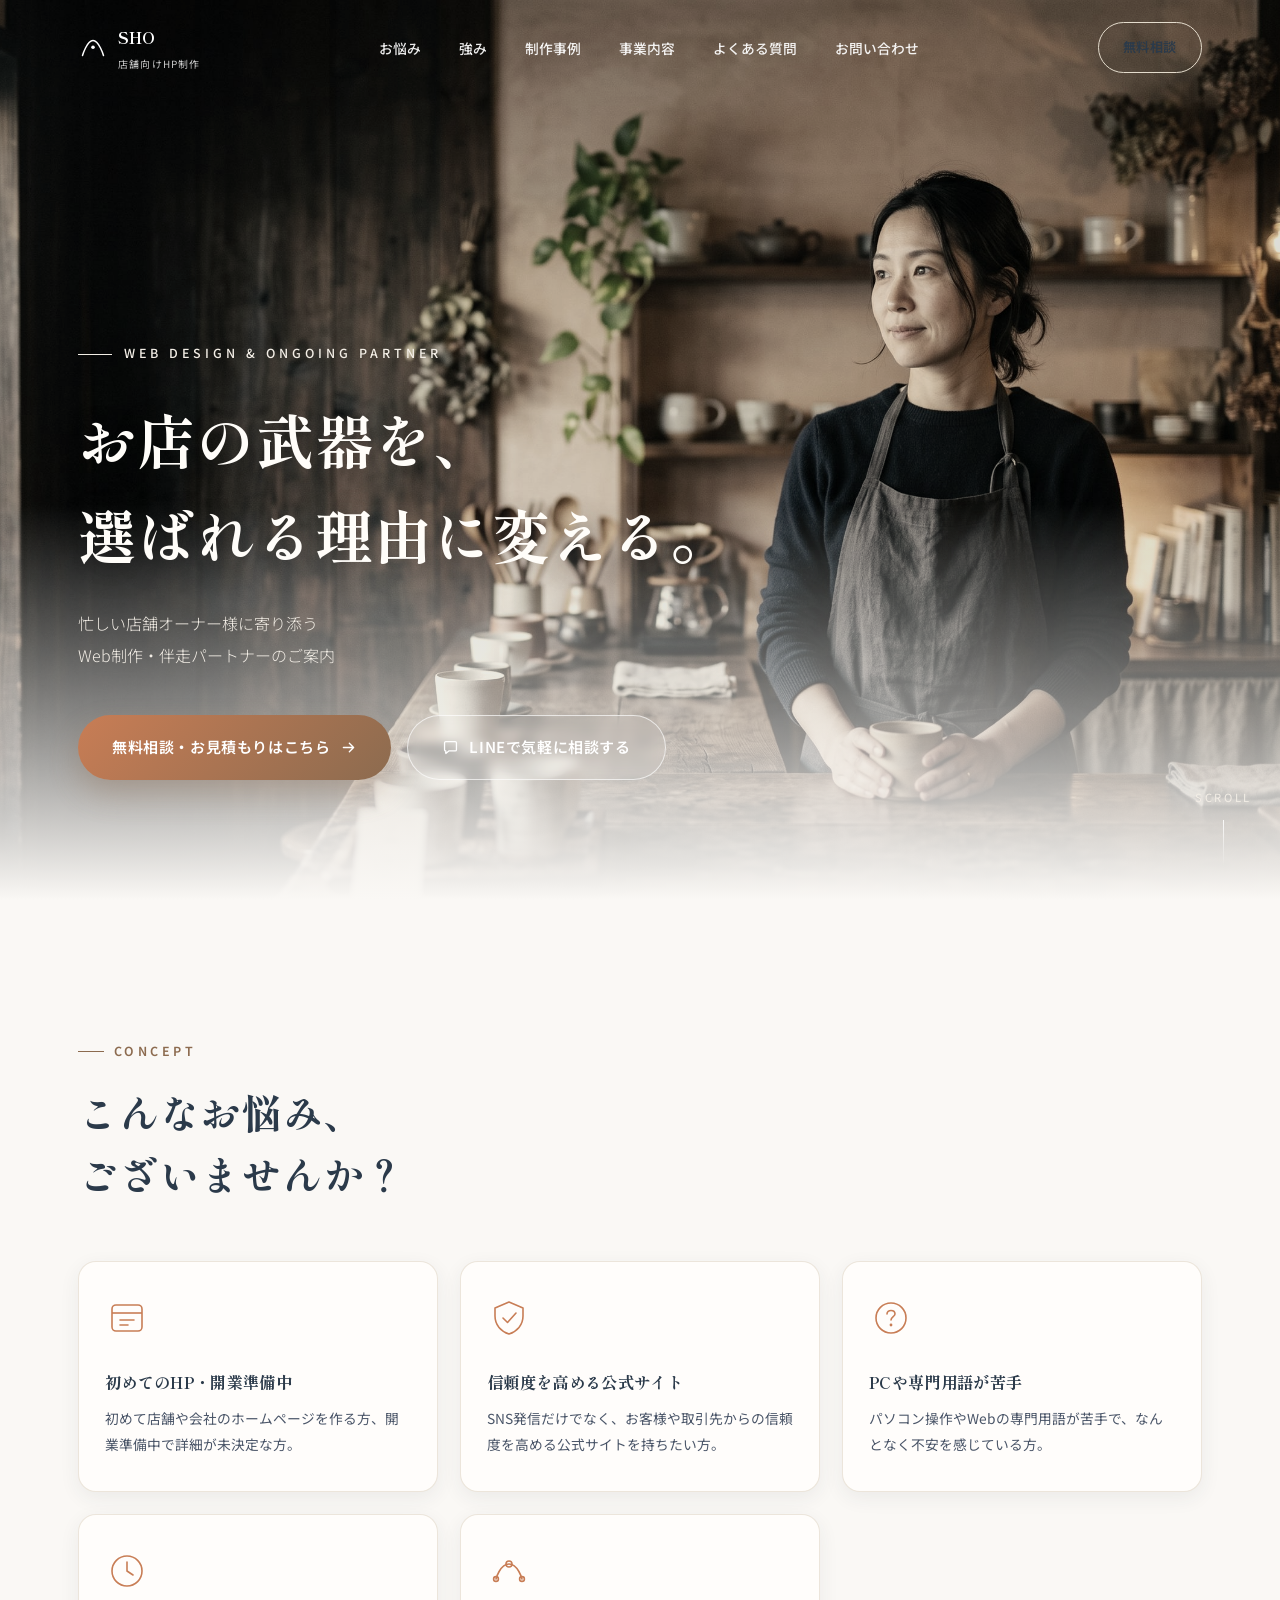
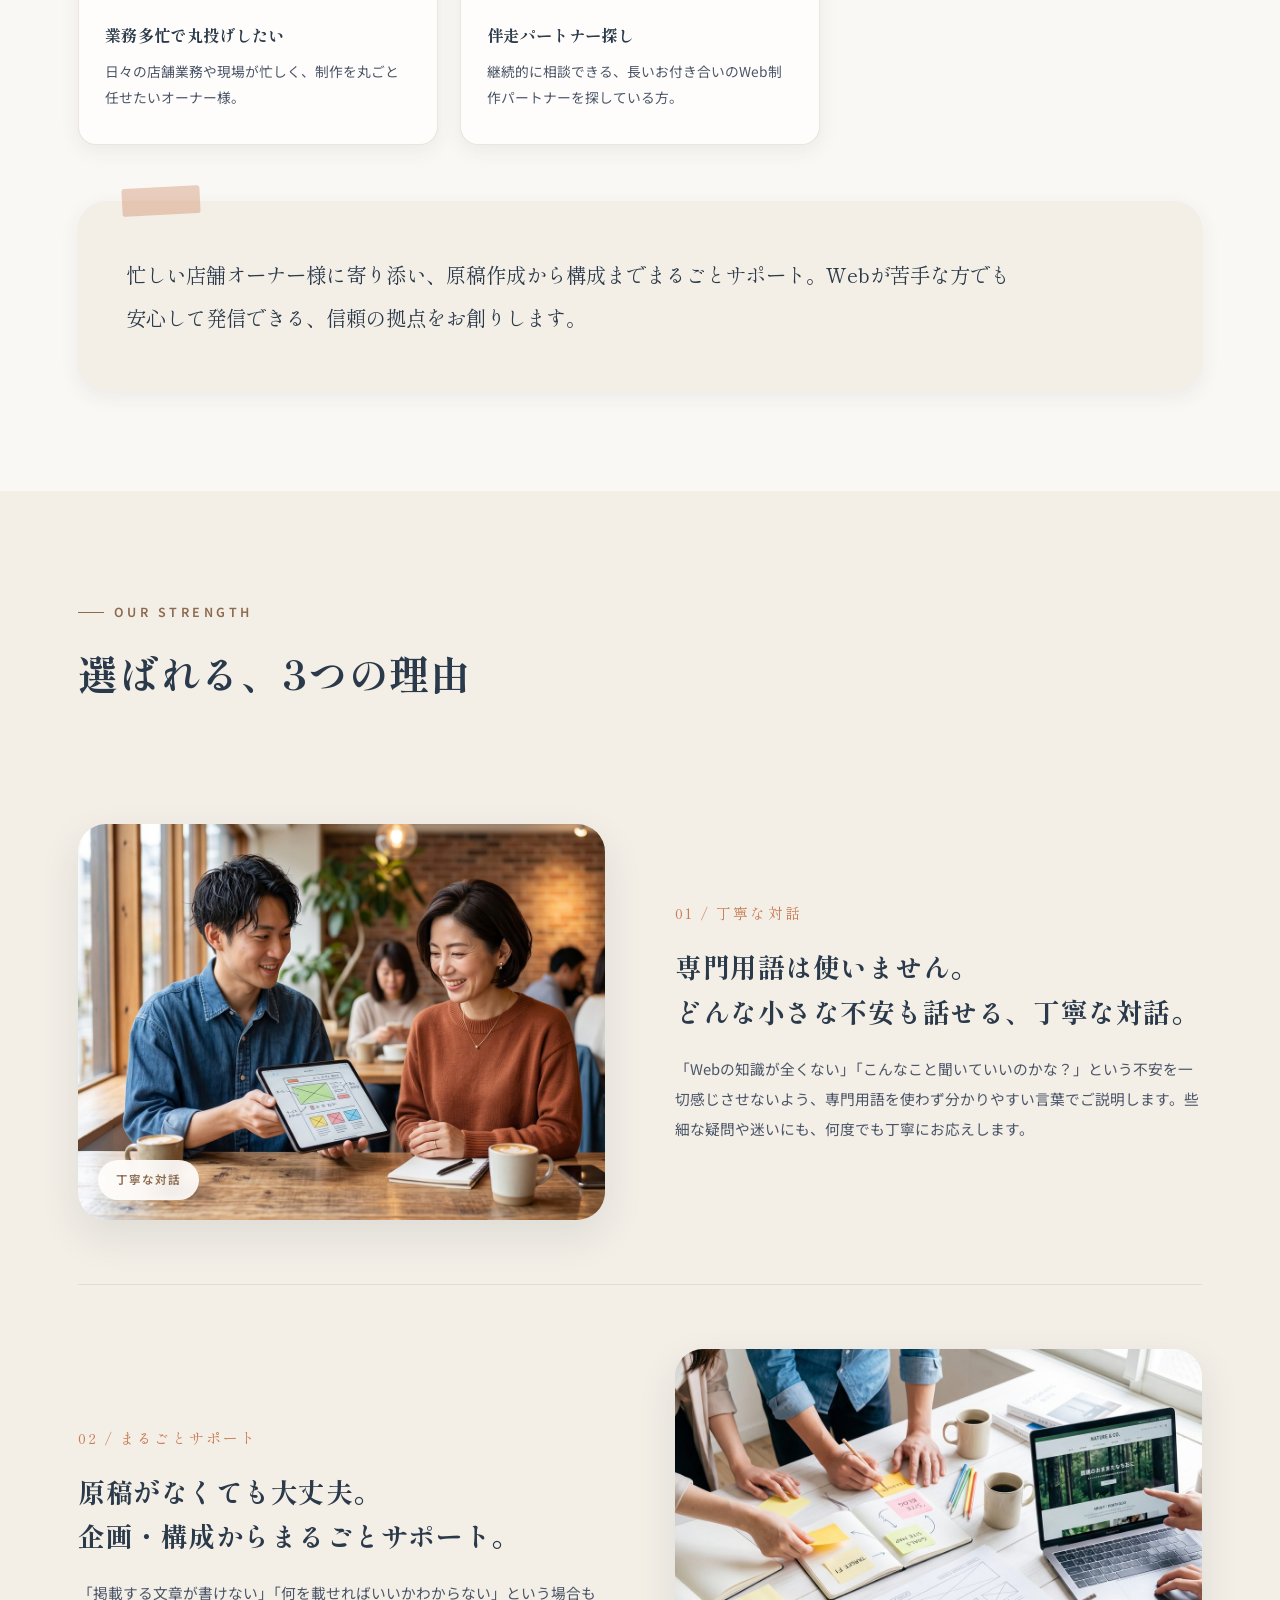
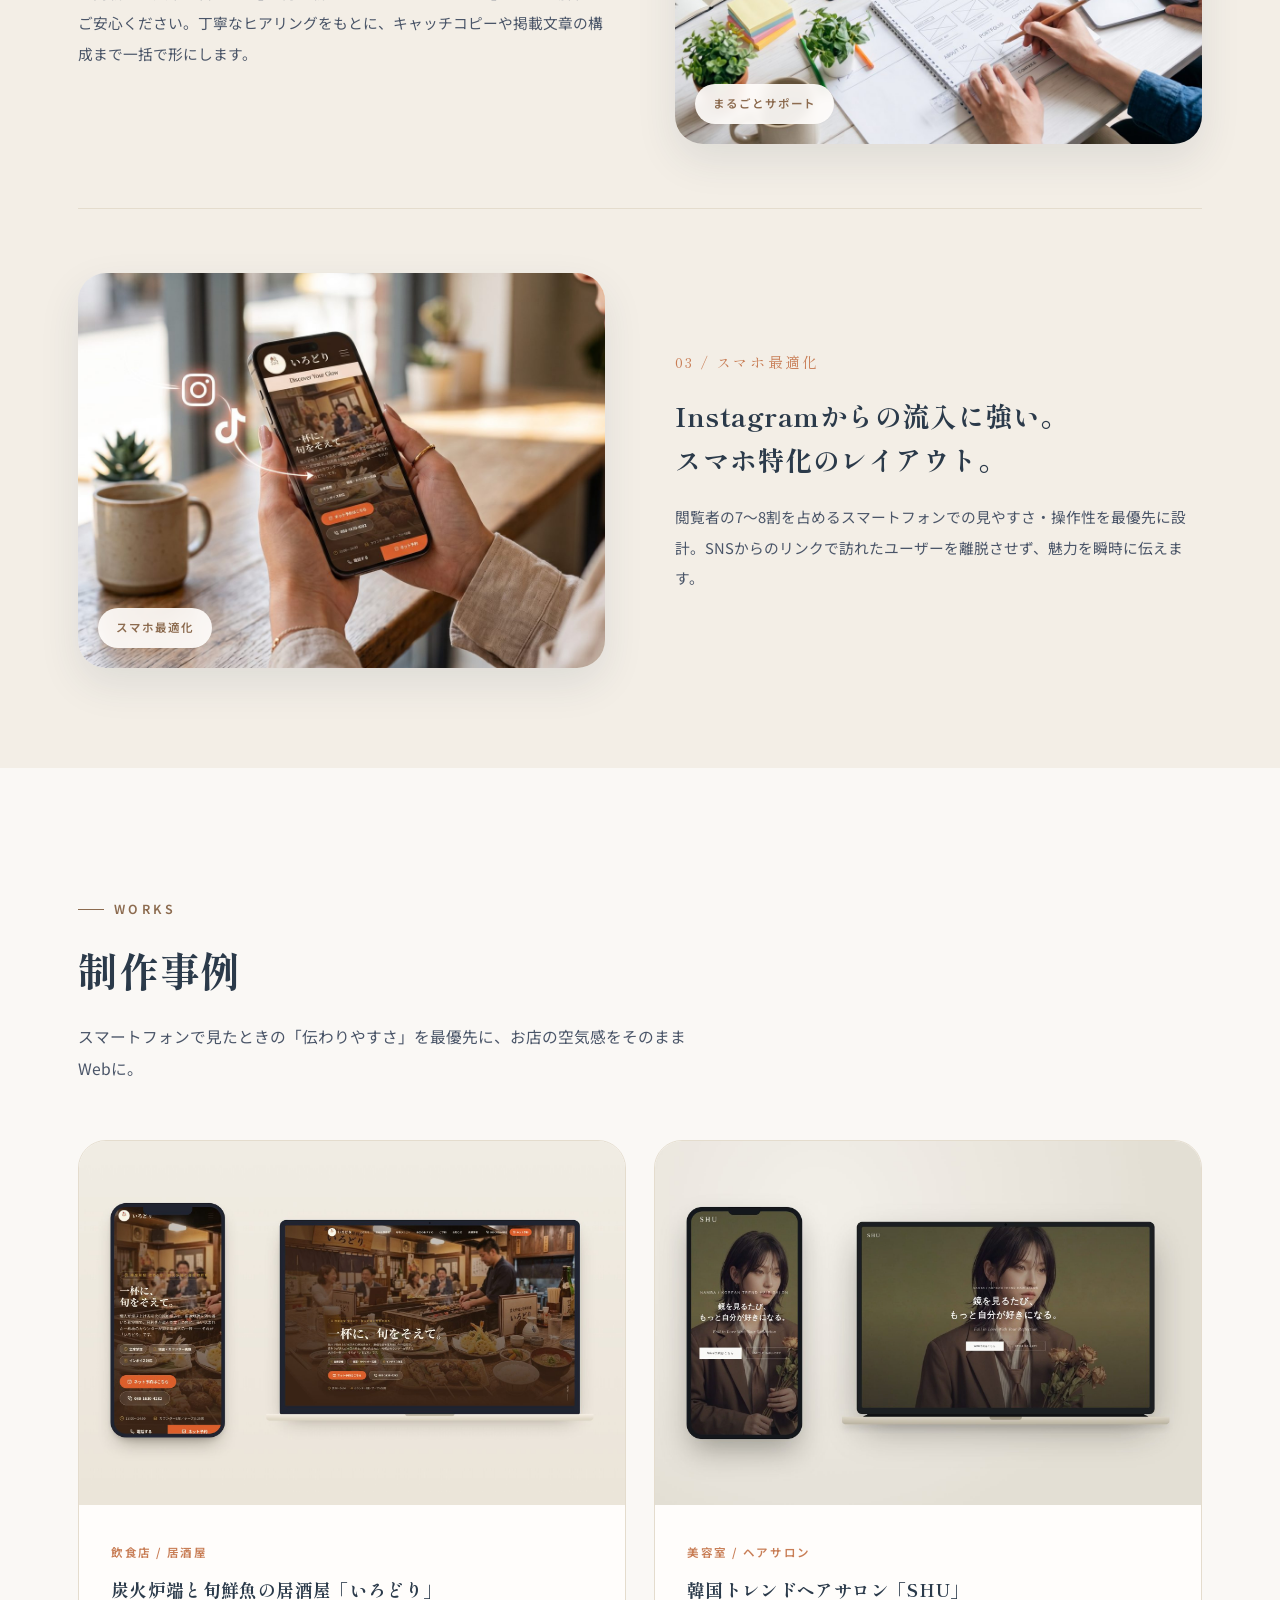
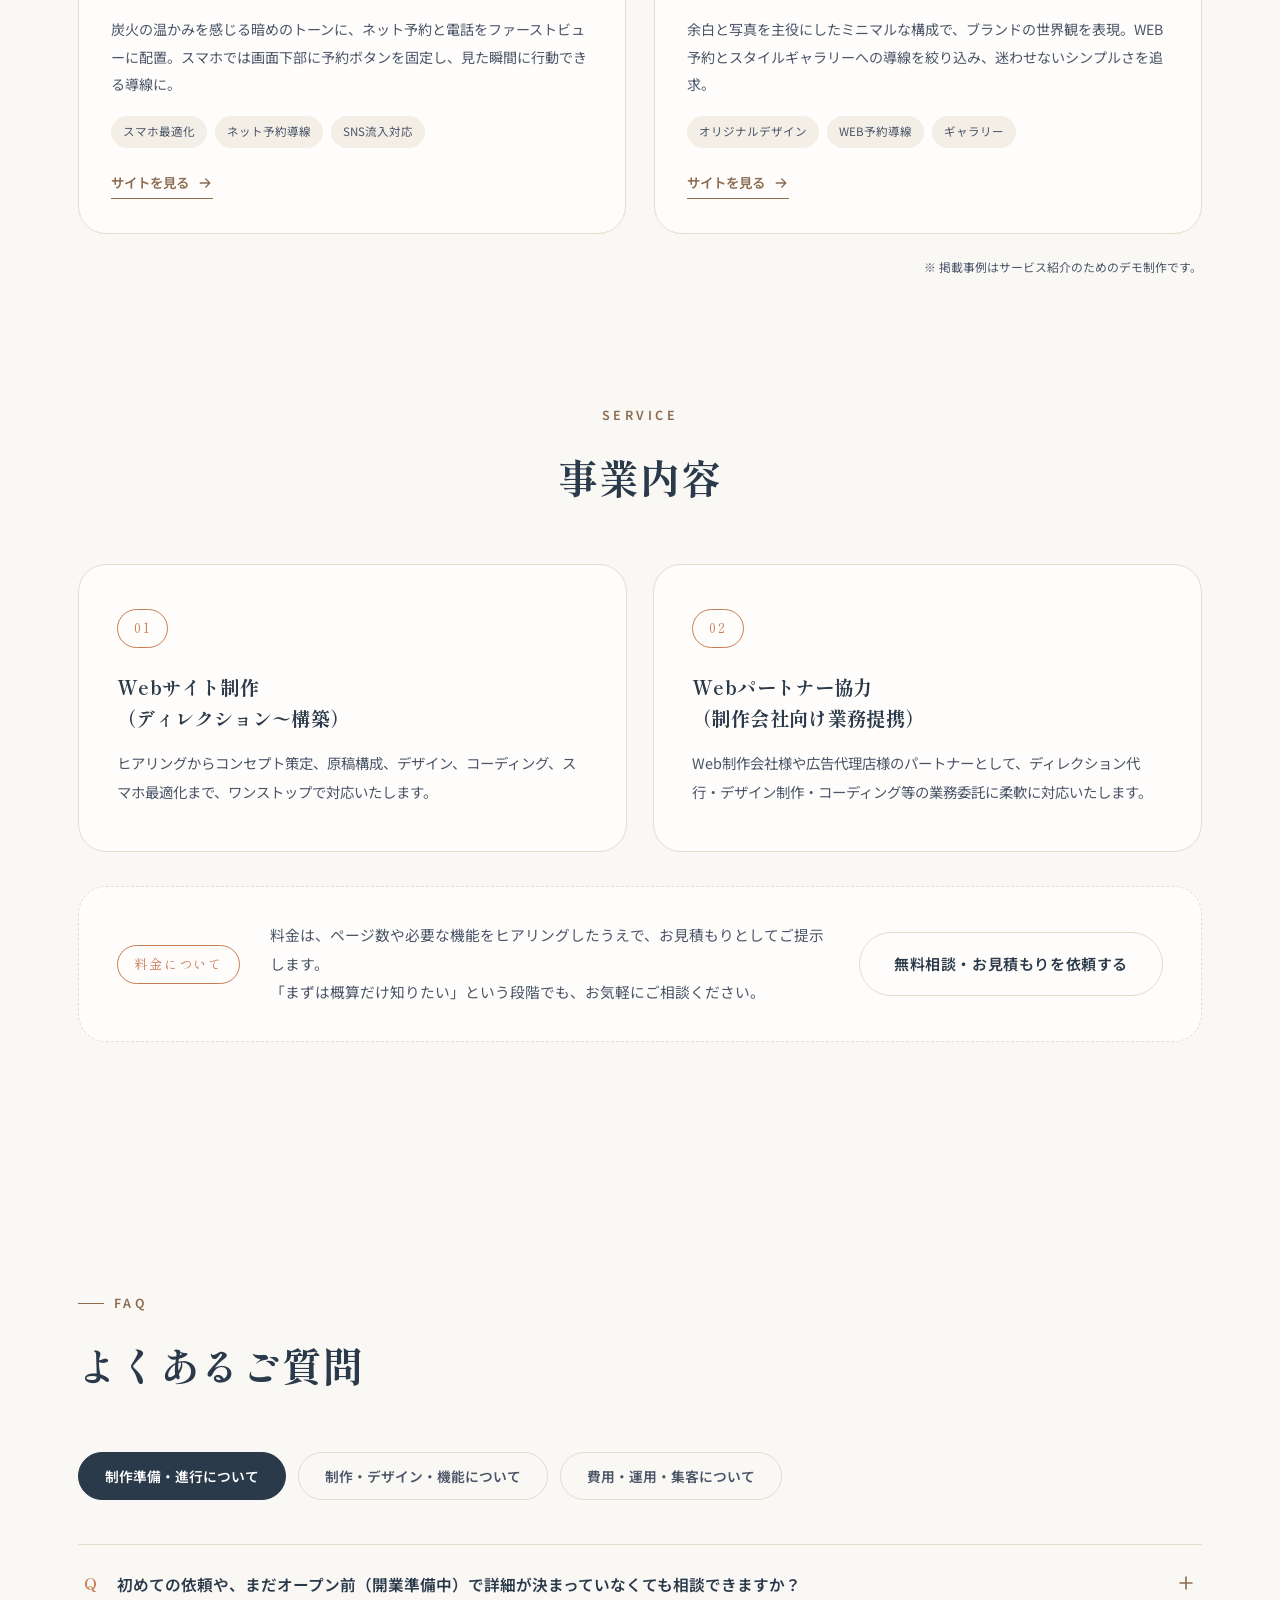
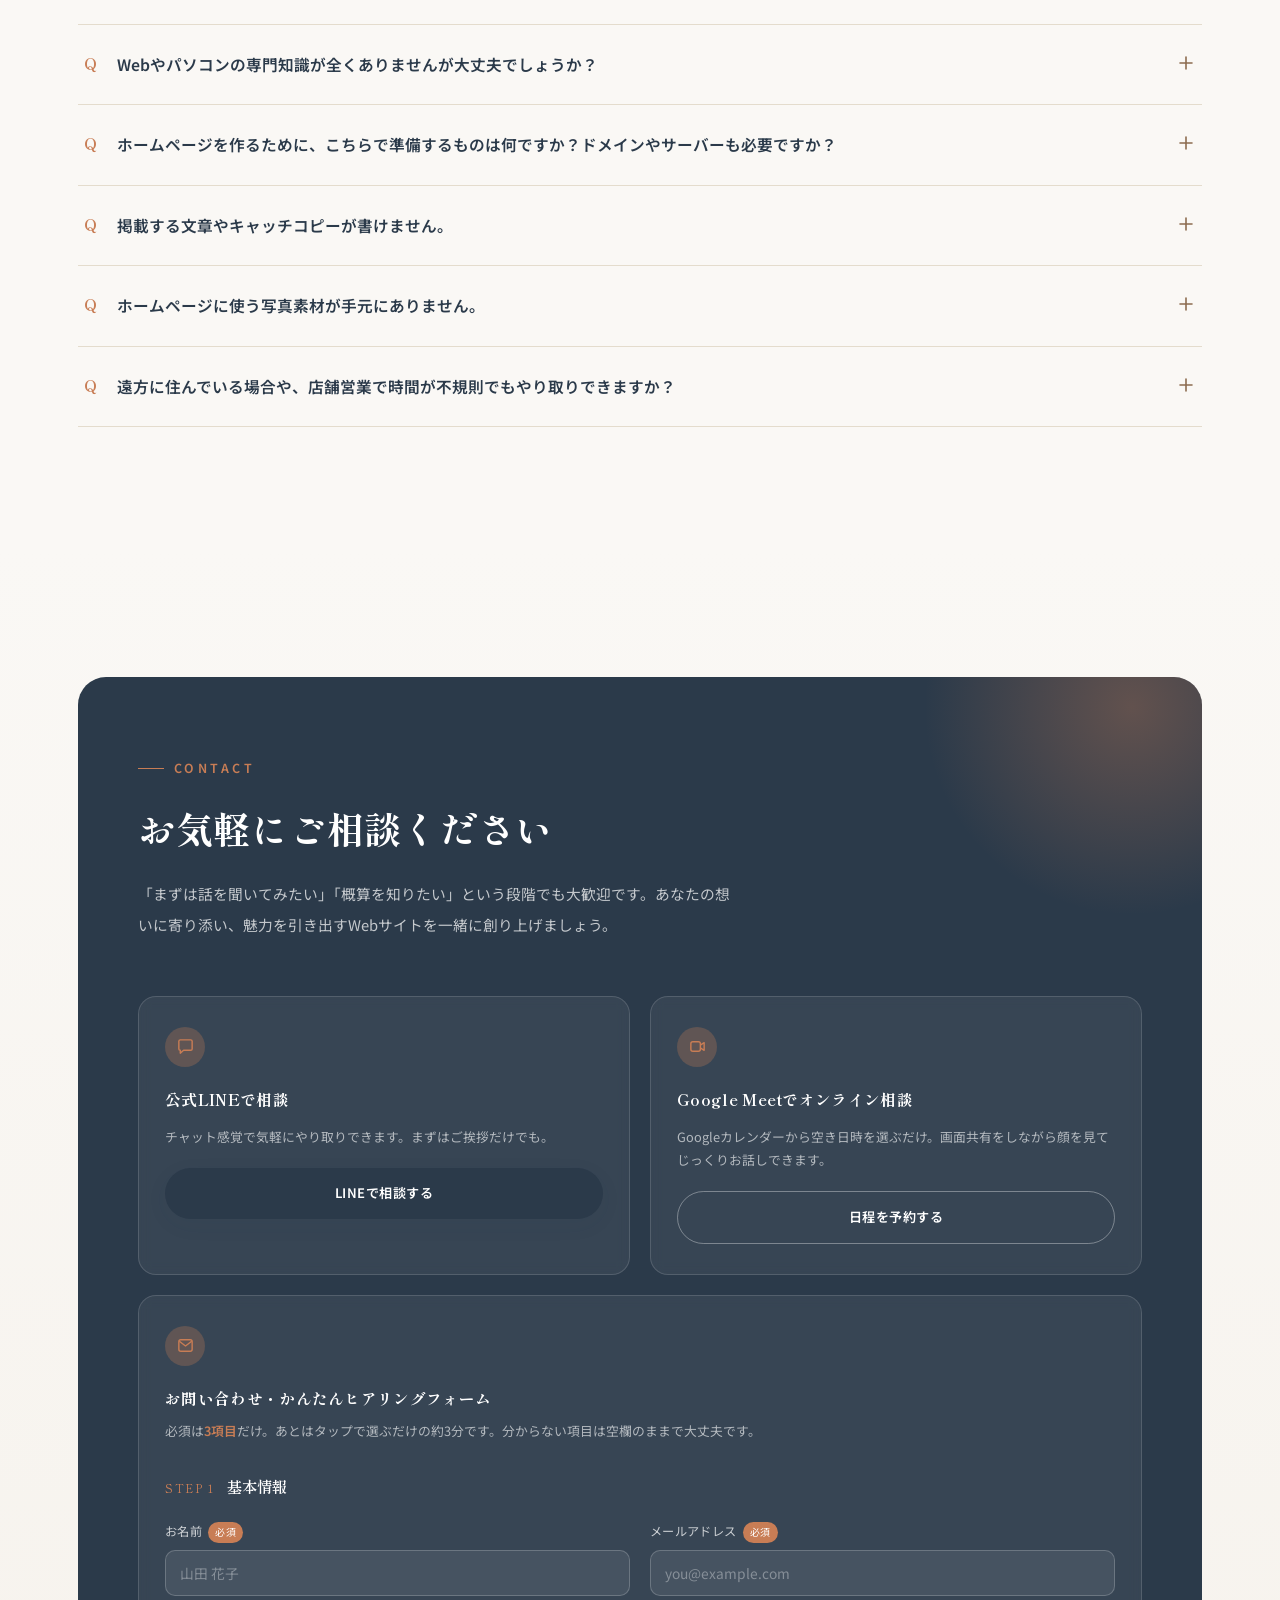
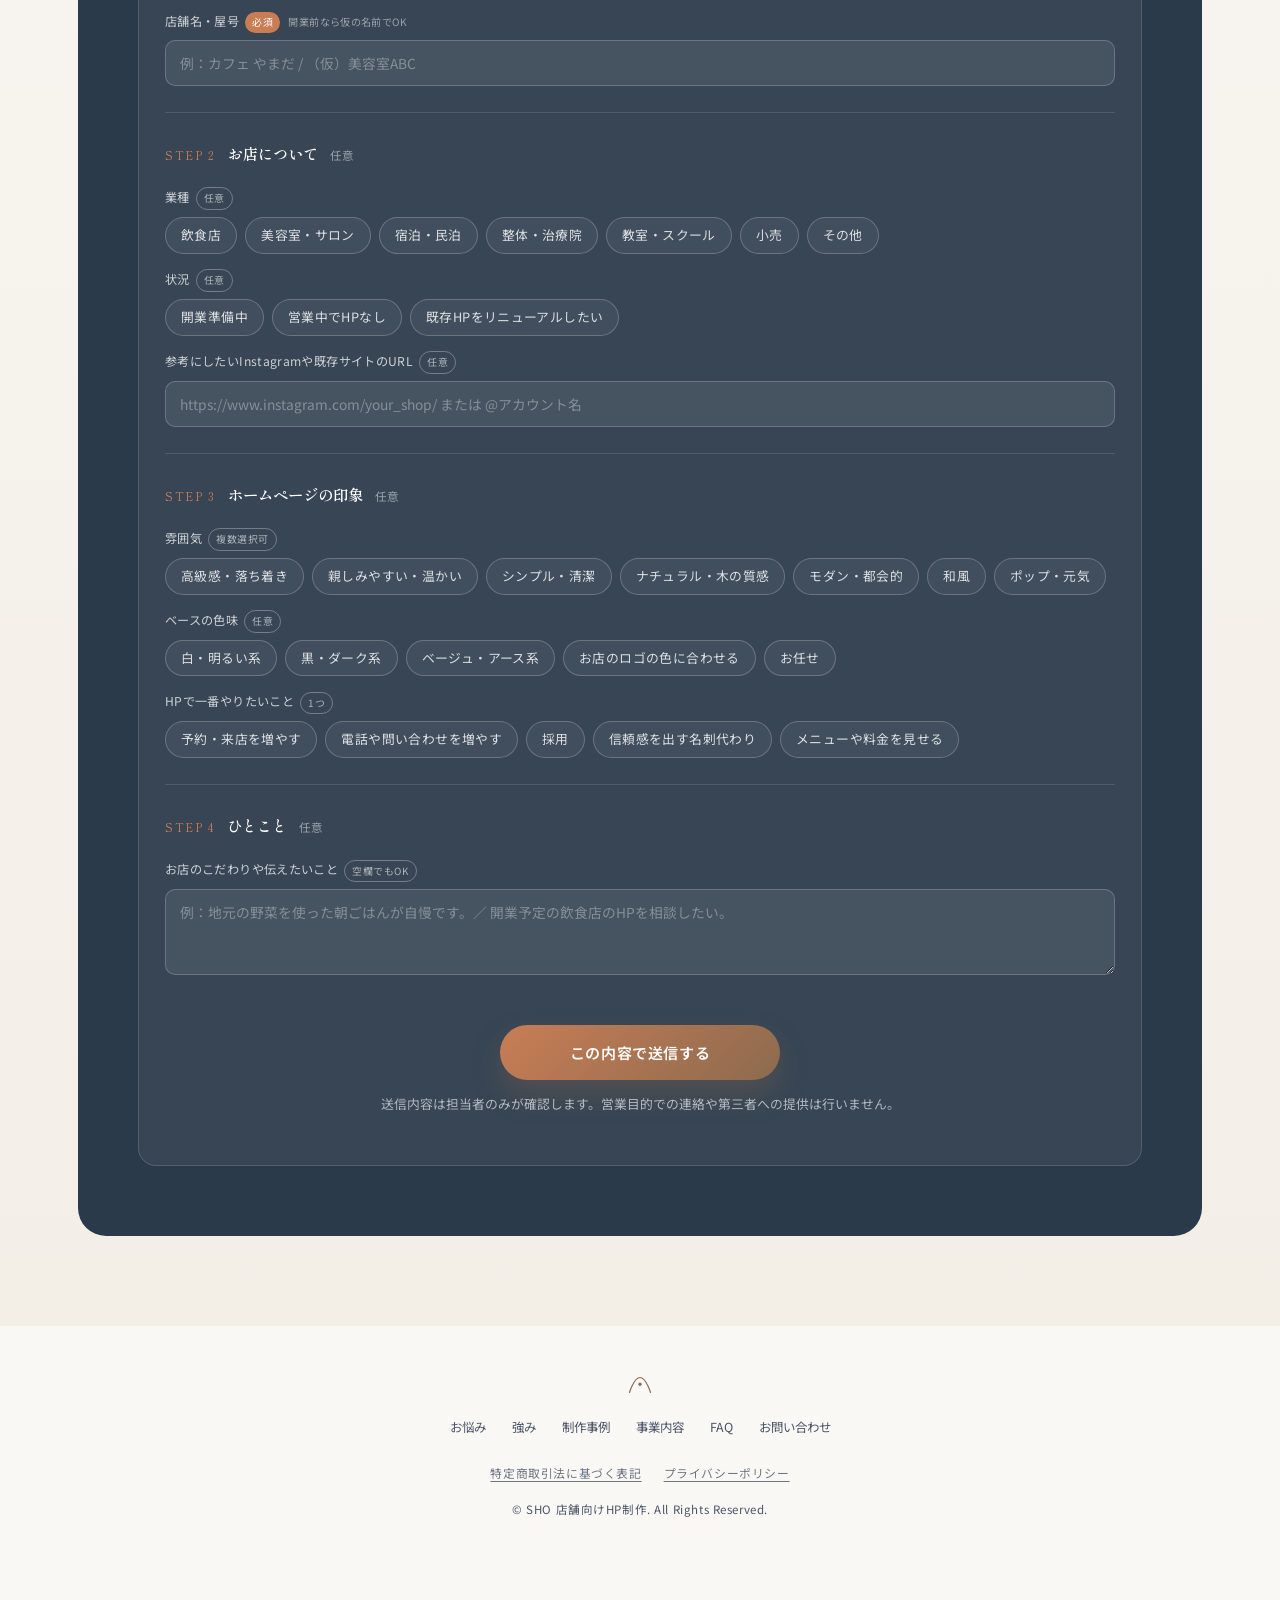
==== commit fc9af507: "特商法の価格欄を個別見積に変更、事業内容の下に料金案内を追加 Co-Authored-By: Claude Fable 5.1 <noreply@anthropic.com> Claude-Sessi" ====
--- a/index.html
+++ b/index.html
@@ -334,7 +334,19 @@
 }
 .service-card h3{font-size:1.2rem;line-height:1.6;margin-bottom:16px;}
 .service-card p{font-size:.9rem;color:var(--ink-soft);line-height:2;}
-@media (max-width:820px){.service-grid{grid-template-columns:1fr;}}
+.price-note{
+  margin-top:34px;padding:34px 38px;border-radius:var(--radius-lg);background:var(--white);border:1px dashed var(--line);
+  display:grid;grid-template-columns:auto 1fr auto;align-items:center;gap:22px 30px;
+}
+.price-note-label{font-family:var(--serif);font-size:.82rem;letter-spacing:.14em;color:var(--accent);white-space:nowrap;padding:6px 16px;border:1px solid var(--accent);border-radius:999px;}
+.price-note p{font-size:.92rem;color:var(--ink-soft);line-height:1.95;}
+.price-note .btn{white-space:nowrap;}
+@media (max-width:820px){
+  .service-grid{grid-template-columns:1fr;}
+  .price-note{grid-template-columns:1fr;text-align:center;padding:28px 22px;justify-items:center;}
+  .price-note .brk{display:none;}
+  .price-note .btn{width:100%;}
+}
 
 /* ---------- faq ---------- */
 .faq{padding:120px 0;}
@@ -675,6 +687,11 @@
         <h3>Webパートナー協力<br>（制作会社向け業務提携）</h3>
         <p>Web制作会社様や広告代理店様のパートナーとして、ディレクション代行・デザイン制作・コーディング等の業務委託に柔軟に対応いたします。</p>
       </div>
+    </div>
+    <div class="price-note reveal">
+      <span class="price-note-label">料金について</span>
+      <p>料金は、ページ数や必要な機能をヒアリングしたうえで、お見積もりとしてご提示します。<br class="brk">「まずは概算だけ知りたい」という段階でも、お気軽にご相談ください。</p>
+      <a href="#contact" class="btn btn-outline">無料相談・お見積もりを依頼する</a>
     </div>
   </div>
 </section>
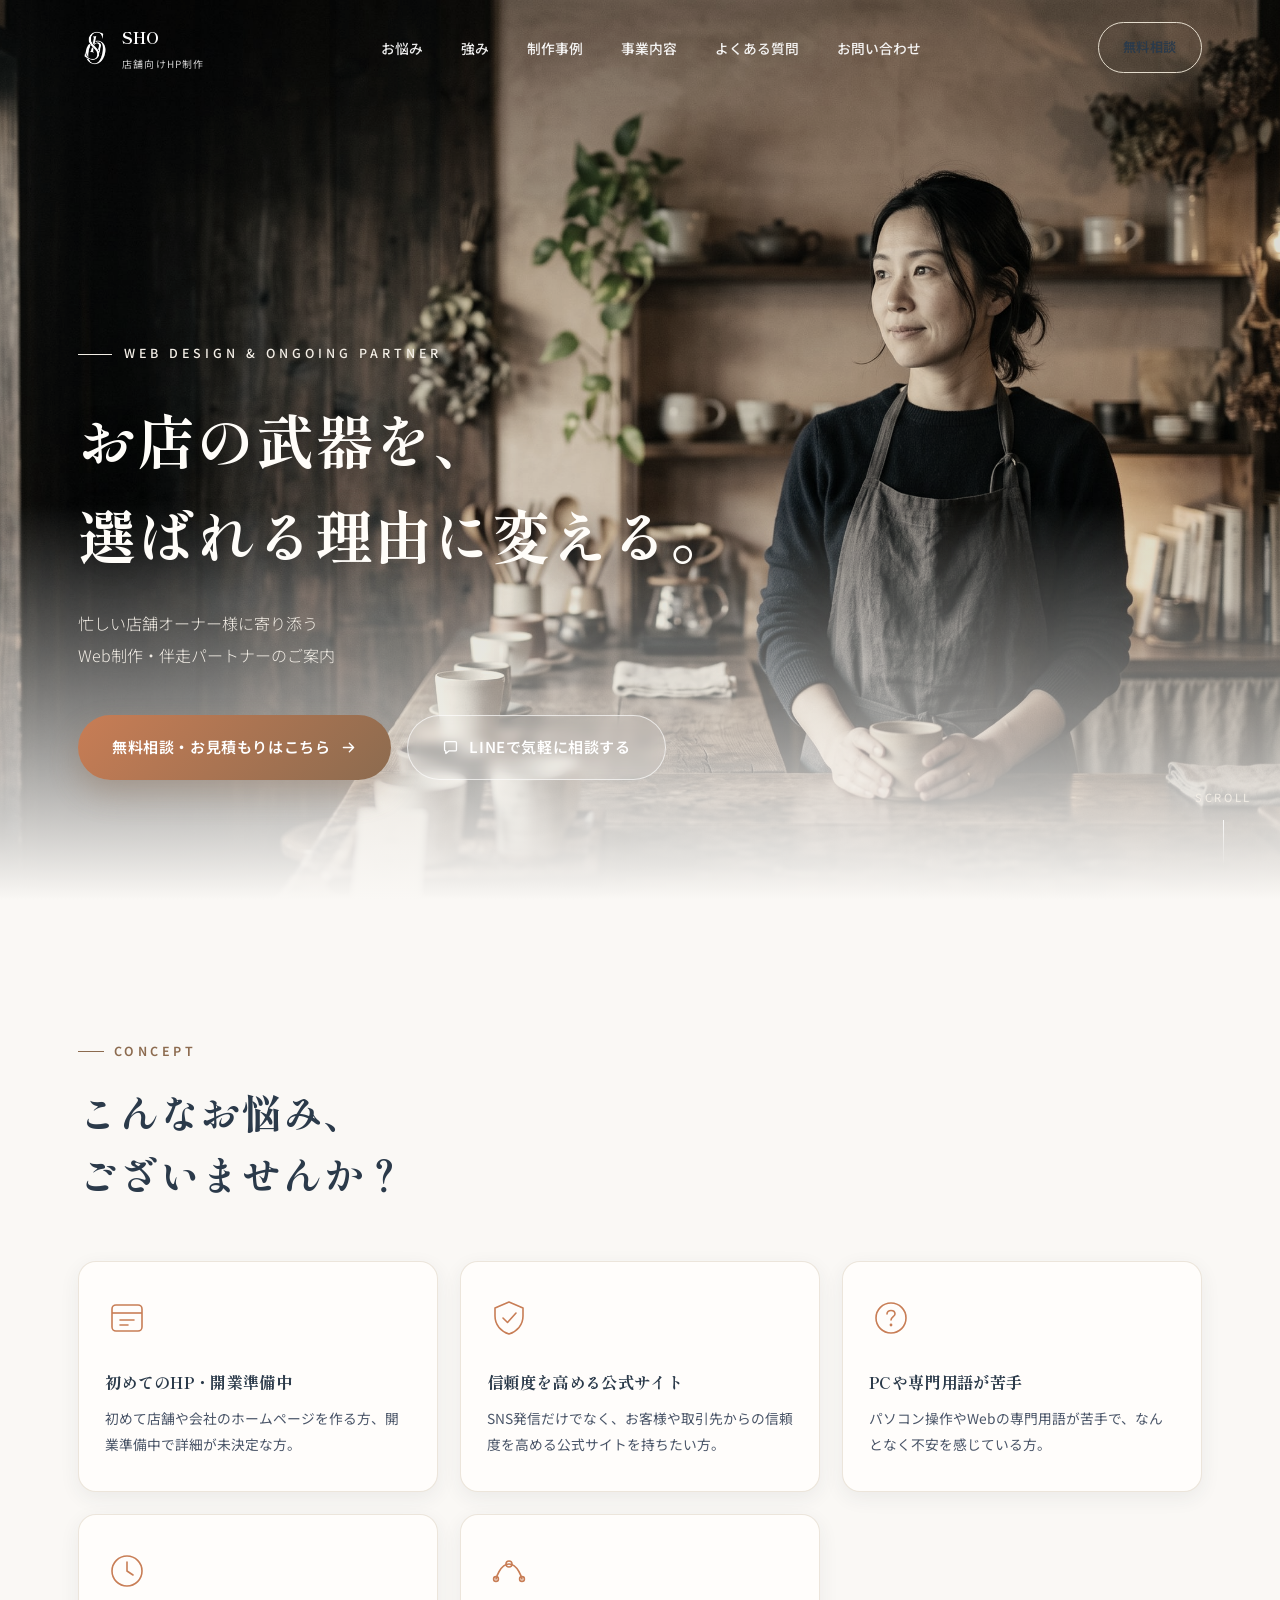
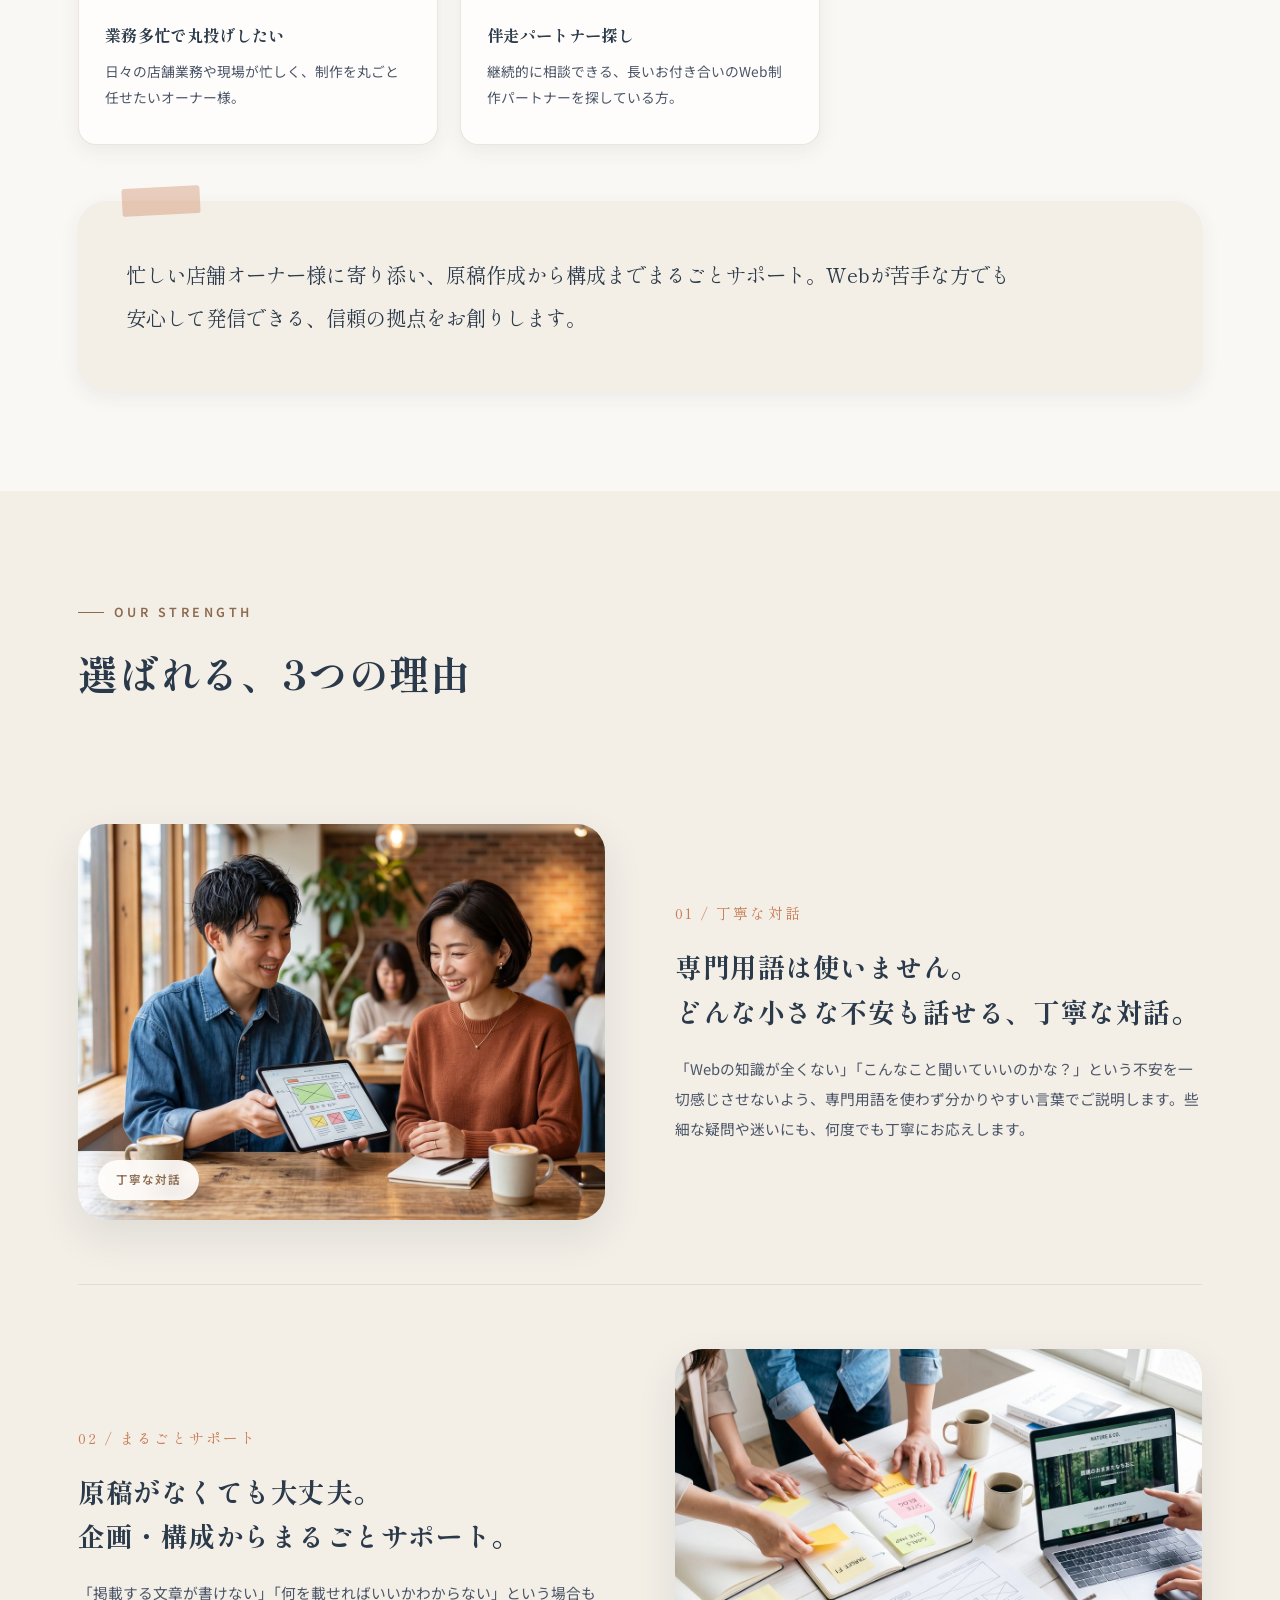
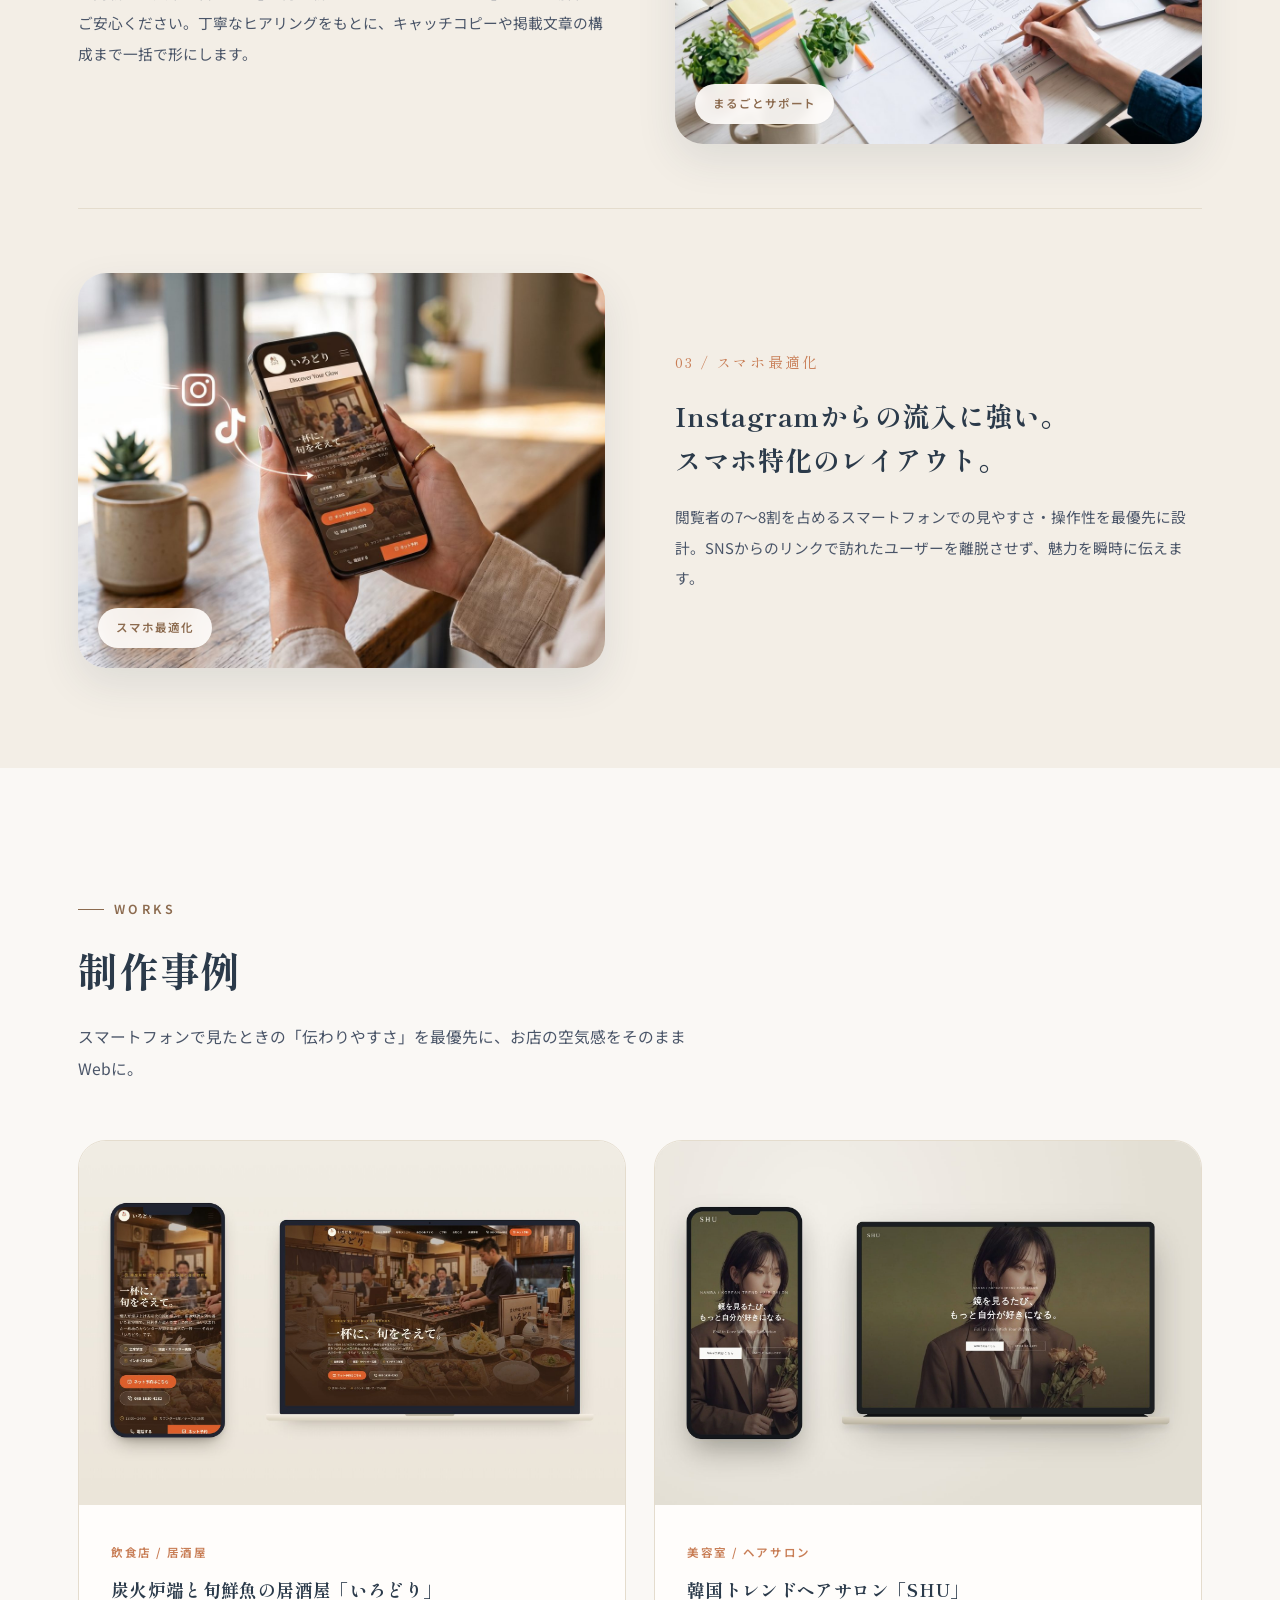
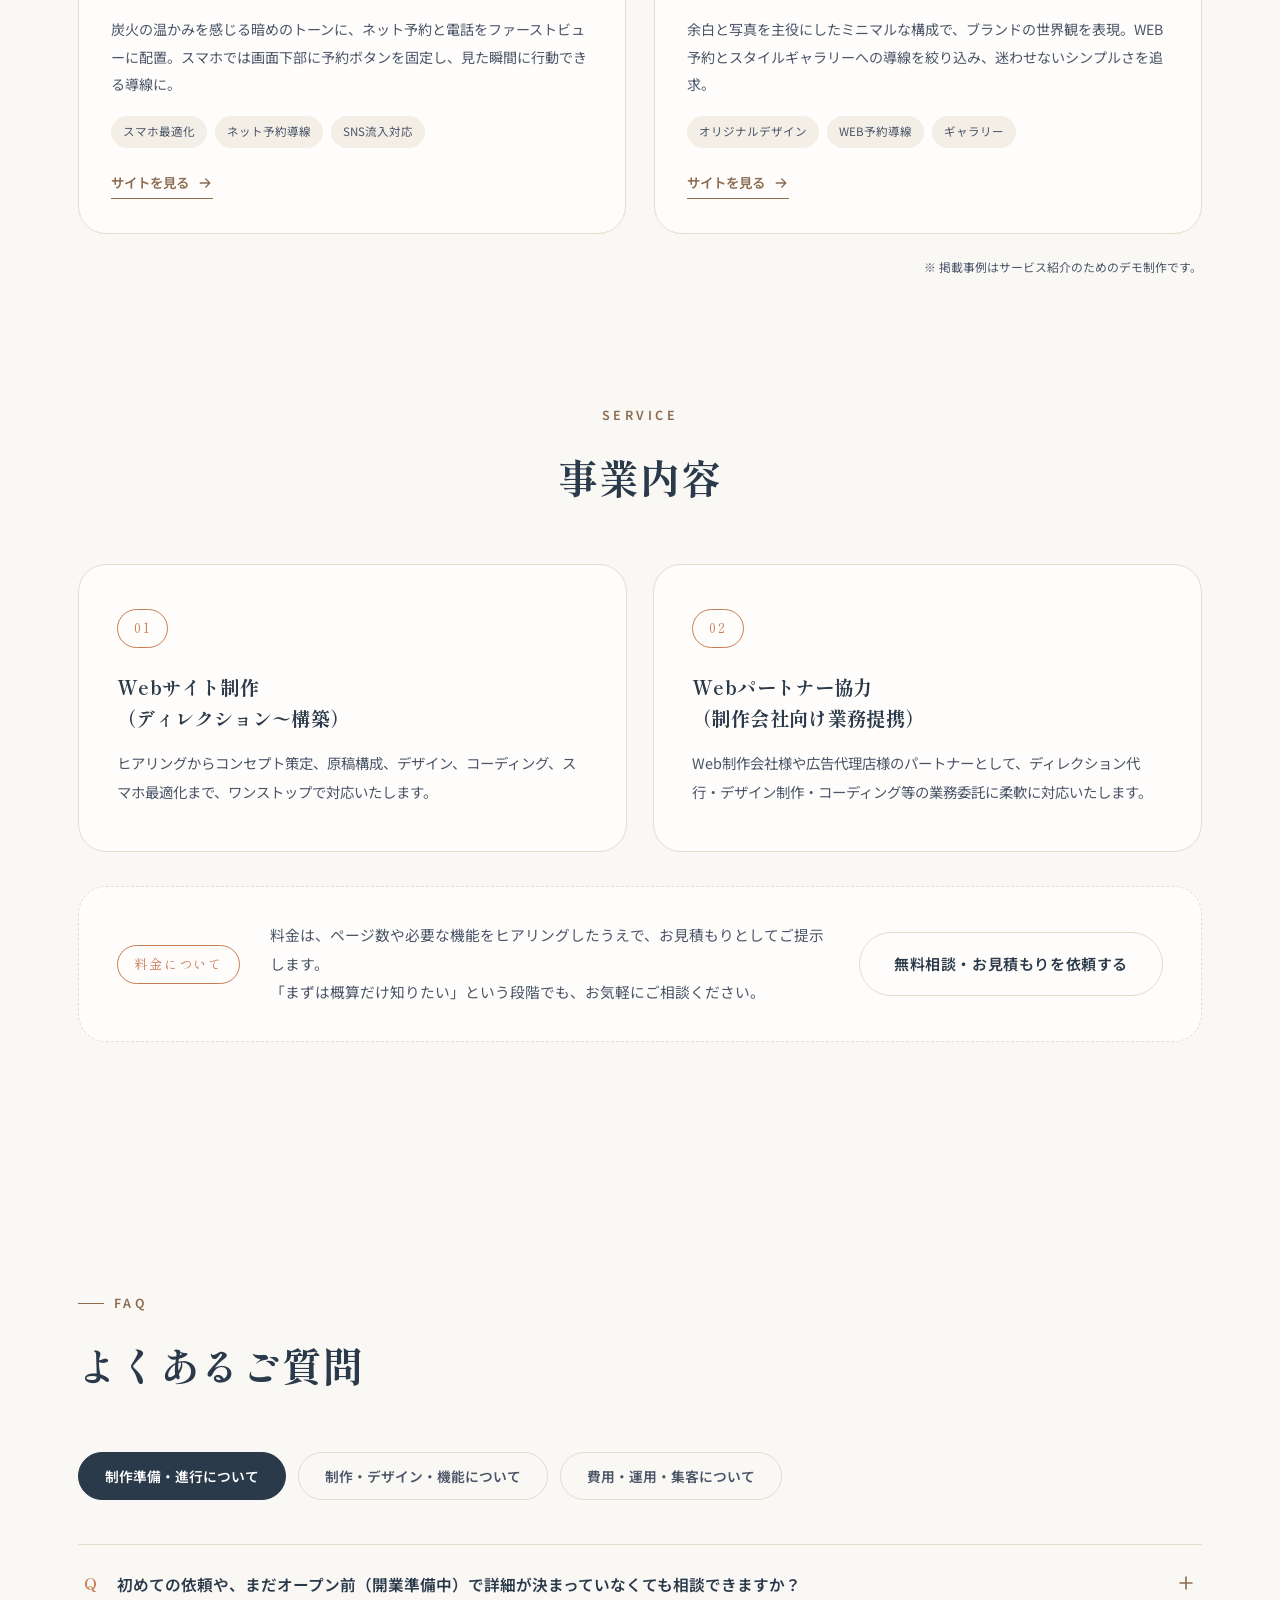
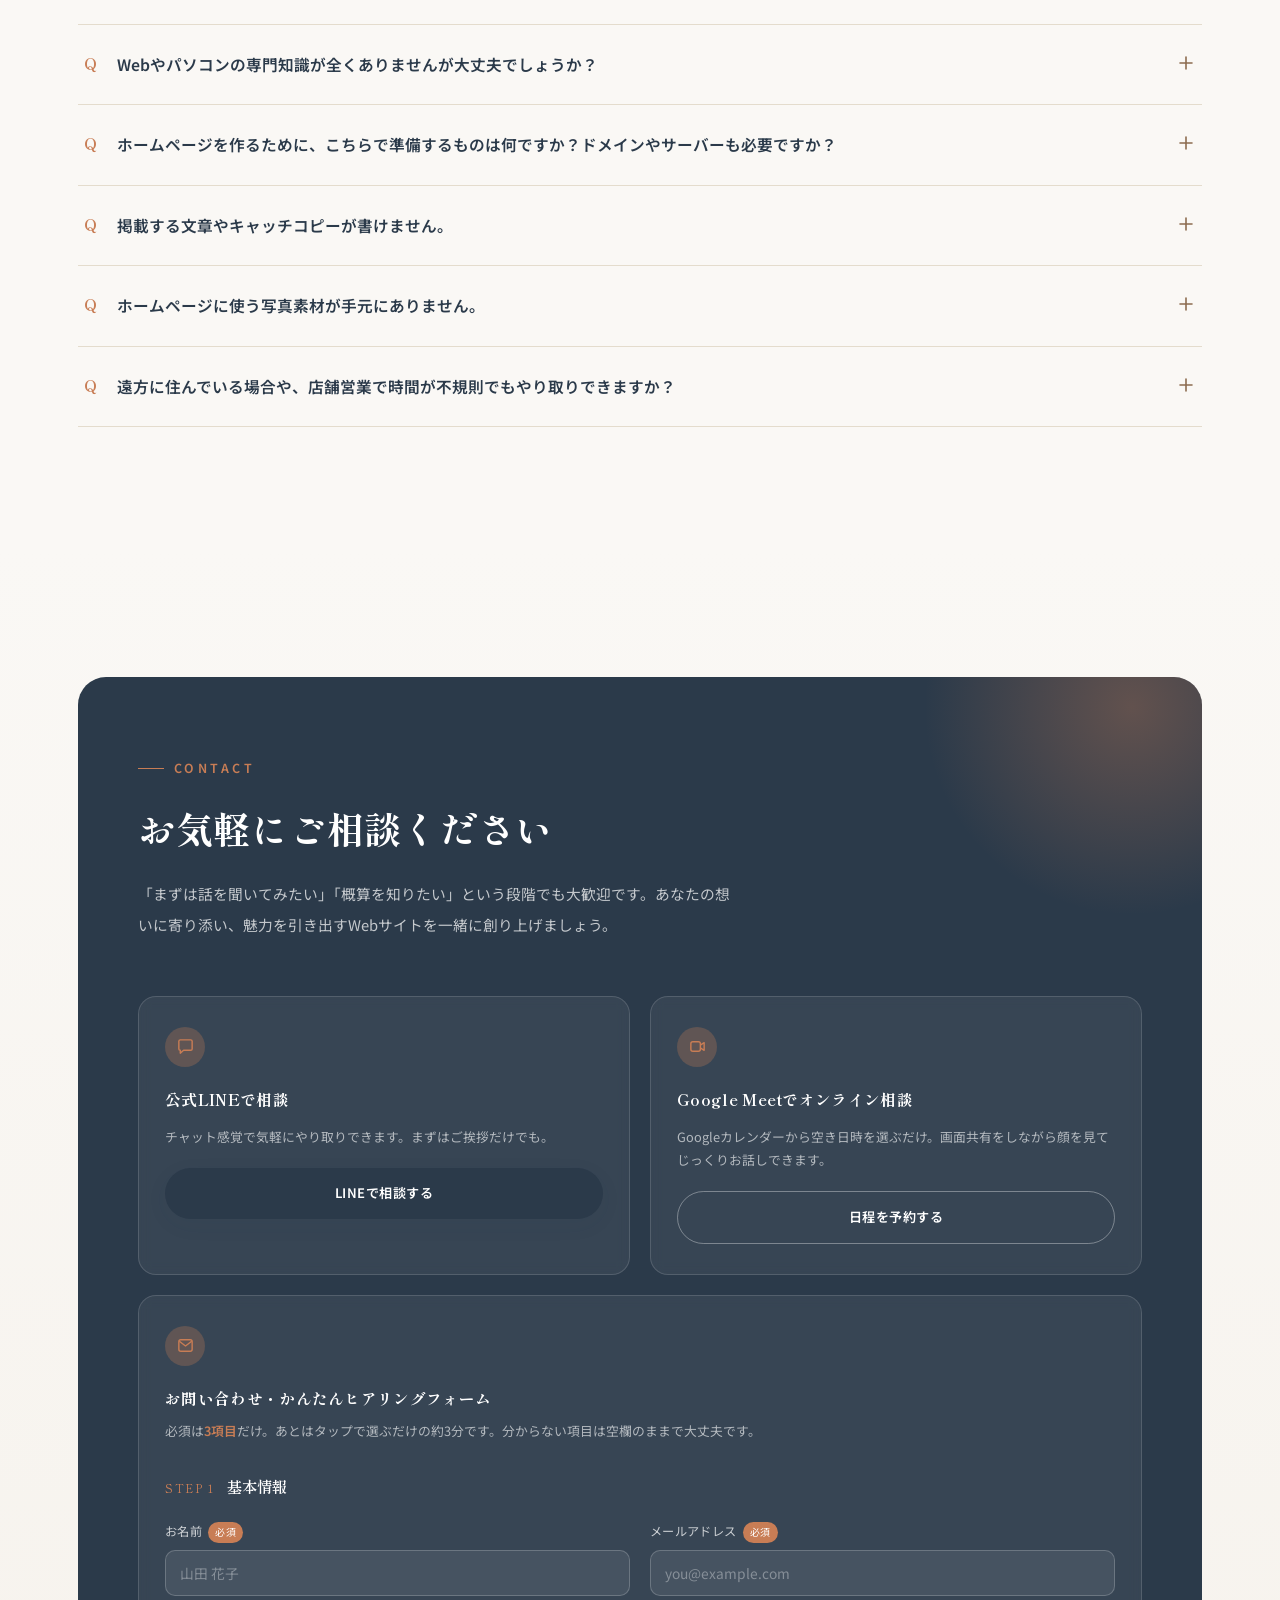
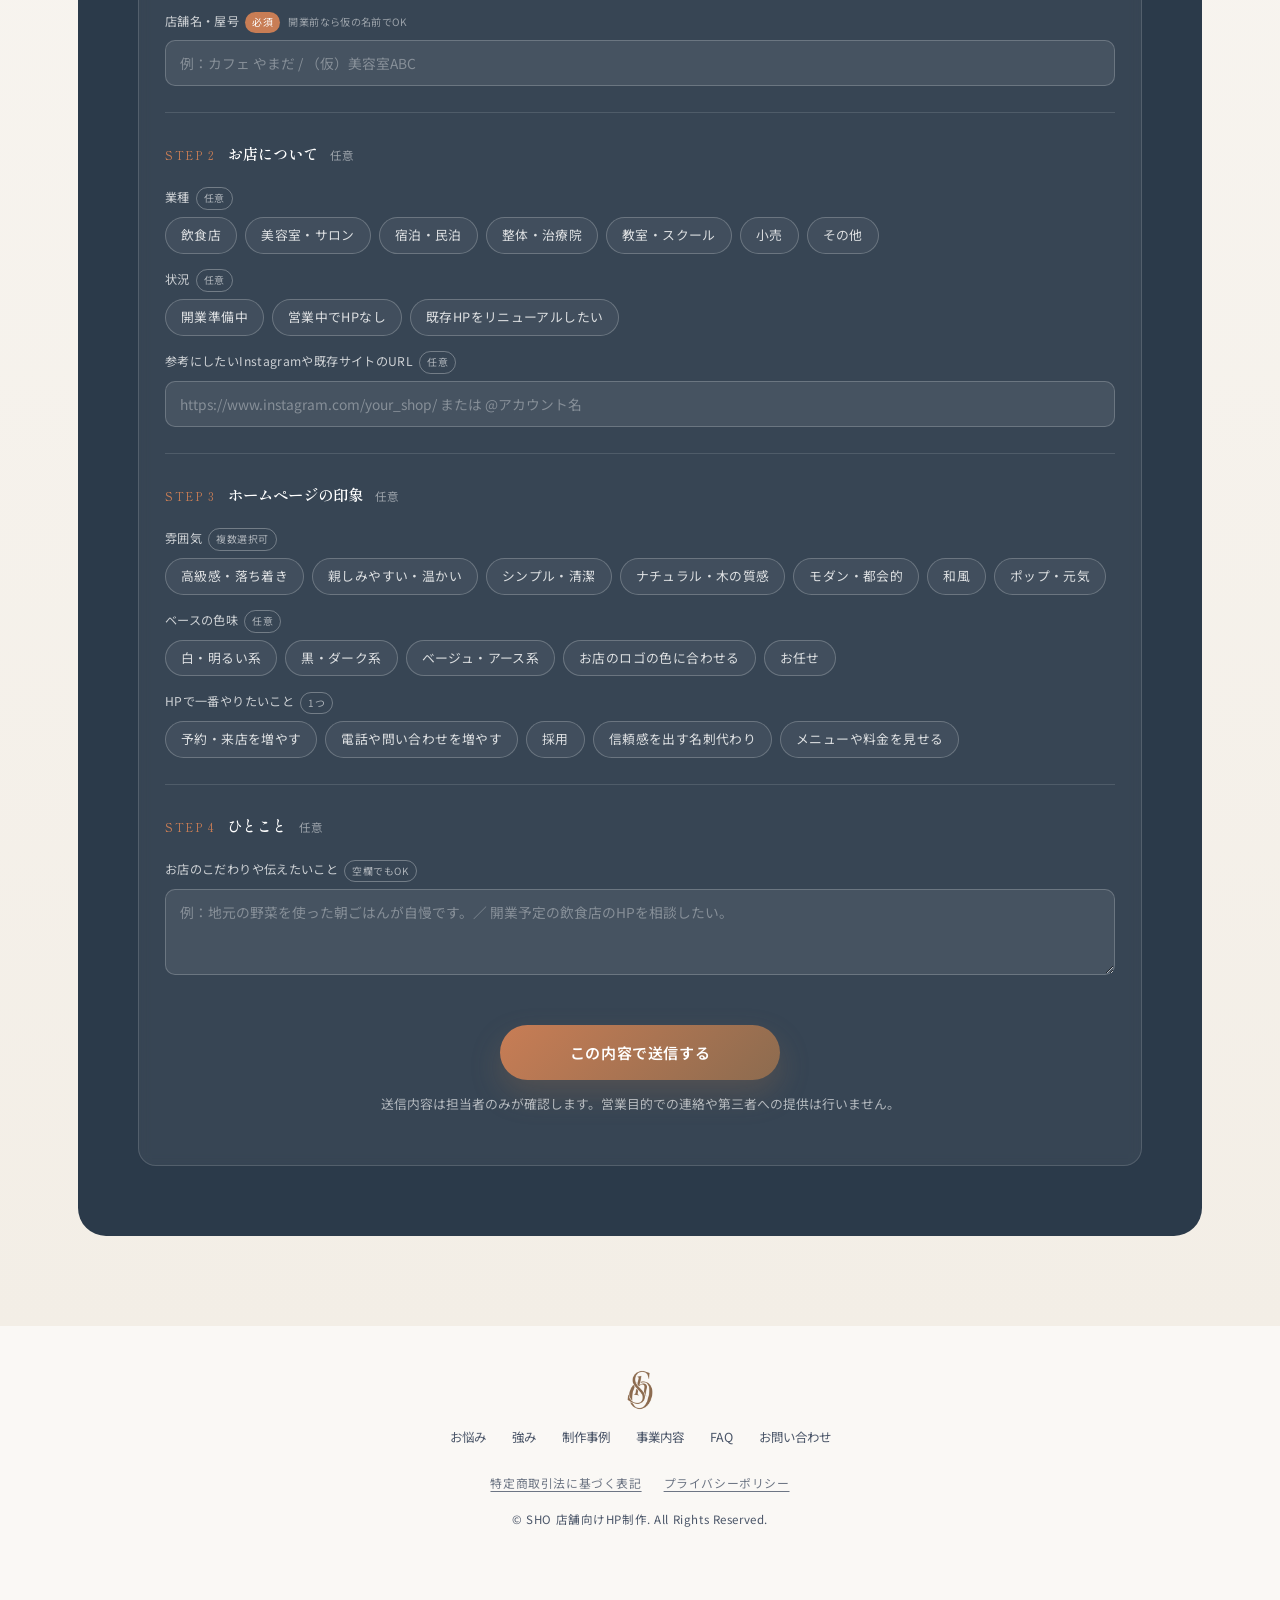
==== commit 5213fcef: "ロゴをSHモノグラムに差し替え（ヘッダー・フッター・法的ページ・ファビコン） Co-Authored-By: Claude Fable 5.1 <noreply@anthropic.com> Clau" ====
--- a/index.html
+++ b/index.html
@@ -5,7 +5,8 @@
 <meta name="viewport" content="width=device-width, initial-scale=1.0">
 <title>お店の武器を、選ばれる理由に変える。| SHO 店舗向けHP制作</title>
 <meta name="description" content="SHO 店舗向けHP制作は、初めてホームページを作る店舗オーナー様に寄り添うWeb制作・伴走サポートです。原稿づくりから構成、公開後の集客まで、専門用語を使わずまるごとサポートします。">
-<link rel="icon" href="data:image/svg+xml,%3Csvg xmlns=%27http://www.w3.org/2000/svg%27 viewBox=%270 0 40 40%27%3E%3Crect width=%2740%27 height=%2740%27 rx=%279%27 fill=%27%232b3a4a%27/%3E%3Cpath d=%27M8 29C8 29 13 11 20 11C27 11 32 29 32 29%27 stroke=%27%23c87d55%27 stroke-width=%272.4%27 stroke-linecap=%27round%27 fill=%27none%27/%3E%3Ccircle cx=%2720%27 cy=%2719%27 r=%272.6%27 fill=%27%23c87d55%27/%3E%3C/svg%3E">
+<link rel="icon" type="image/png" href="assets/favicon.png">
+<link rel="apple-touch-icon" href="assets/favicon.png">
 <meta property="og:type" content="website">
 <meta property="og:site_name" content="SHO 店舗向けHP制作">
 <meta property="og:title" content="お店の武器を、選ばれる理由に変える。| SHO 店舗向けHP制作">
@@ -139,8 +140,9 @@
 }
 .logo{display:flex;align-items:center;gap:10px;font-family:var(--serif);font-size:1.02rem;font-weight:700;color:#fff;transition:color .4s;}
 .site-header.scrolled .logo{color:var(--ink);}
-.logo .mark{width:30px;height:30px;flex-shrink:0;}
-.logo .mark svg{width:100%;height:100%;}
+.logo .mark{display:block;width:34px;height:34px;flex-shrink:0;}
+.logo .mark img{width:100%;height:100%;display:block;transition:filter .4s;filter:brightness(0) invert(1);}
+.site-header.scrolled .logo .mark img{filter:none;}
 .logo small{display:block;font-family:var(--sans);font-weight:400;font-size:.62rem;letter-spacing:.12em;opacity:.8;margin-top:2px;}
 
 .main-nav{display:flex;align-items:center;gap:38px;}
@@ -460,7 +462,8 @@
 
 /* ---------- footer ---------- */
 footer{padding:44px 0 130px;text-align:center;}
-footer .fmark{width:30px;height:30px;margin:0 auto 16px;color:var(--accent-deep);}
+footer .fmark{width:40px;height:40px;margin:0 auto 16px;}
+footer .fmark img{width:100%;height:100%;display:block;}
 footer p{font-size:.72rem;color:var(--ink-soft);letter-spacing:.05em;}
 footer .flegal{display:flex;justify-content:center;gap:22px;margin-bottom:14px;font-size:.74rem;}
 .flegal a{color:var(--ink-soft);text-decoration:underline;text-underline-offset:3px;opacity:.8;}
@@ -488,12 +491,7 @@
 <header class="site-header" id="siteHeader">
   <div class="wrap">
     <a href="#top" class="logo">
-      <span class="mark">
-        <svg viewBox="0 0 40 40" fill="none" xmlns="http://www.w3.org/2000/svg">
-          <path d="M6 30C6 30 12 10 20 10C28 10 34 30 34 30" stroke="currentColor" stroke-width="2" stroke-linecap="round"/>
-          <circle cx="20" cy="19" r="2.4" fill="currentColor"/>
-        </svg>
-      </span>
+      <span class="mark"><img src="assets/logo-mark-ink.png" alt="" width="34" height="34"></span>
       <span>SHO<small>店舗向けHP制作</small></span>
     </a>
     <nav class="main-nav">
@@ -940,9 +938,7 @@
 
 <footer>
   <div class="wrap">
-    <div class="fmark">
-      <svg viewBox="0 0 40 40" fill="none"><path d="M6 30C6 30 12 10 20 10C28 10 34 30 34 30" stroke="currentColor" stroke-width="1.6" stroke-linecap="round"/><circle cx="20" cy="19" r="2.2" fill="currentColor"/></svg>
-    </div>
+    <div class="fmark"><img src="assets/logo-mark-accent.png" alt="" width="40" height="40"></div>
     <div class="flinks">
       <a href="#about">お悩み</a><a href="#strength">強み</a><a href="#works">制作事例</a><a href="#service">事業内容</a><a href="#faq">FAQ</a><a href="#contact">お問い合わせ</a>
     </div>
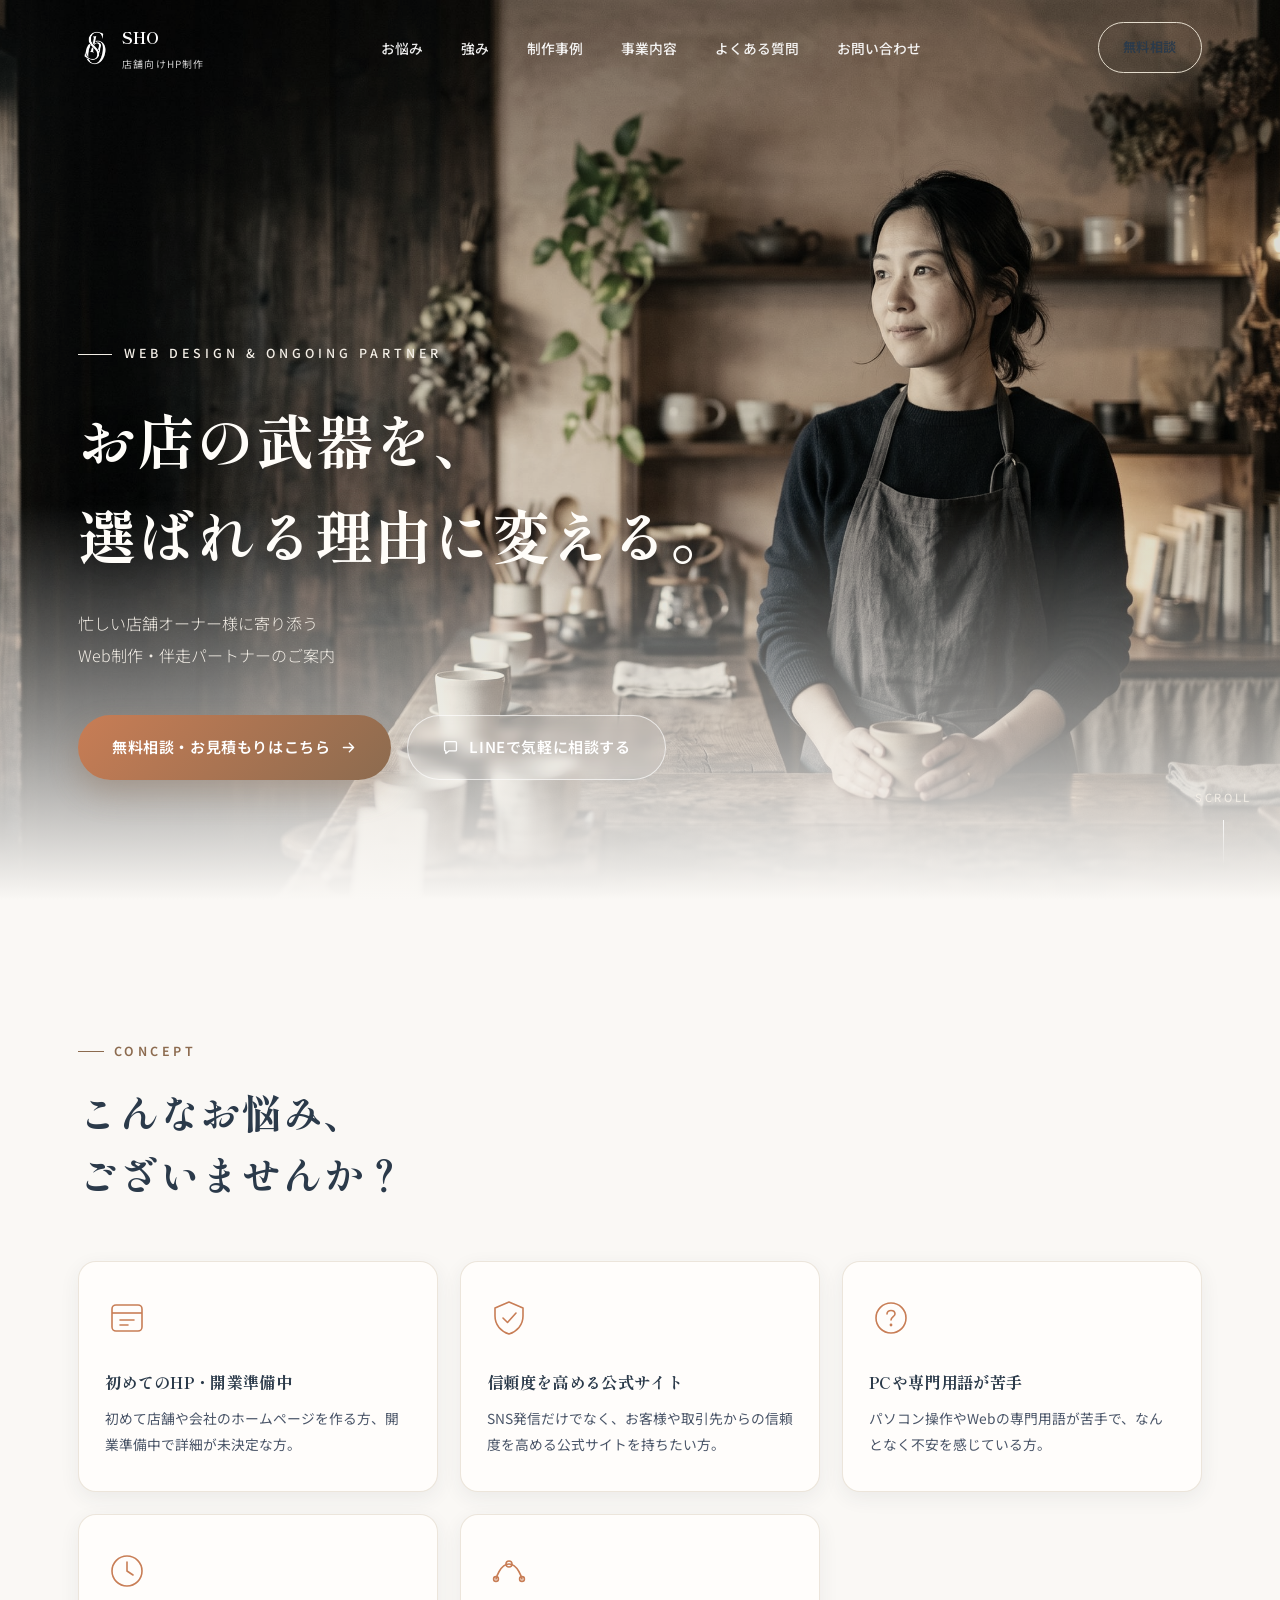
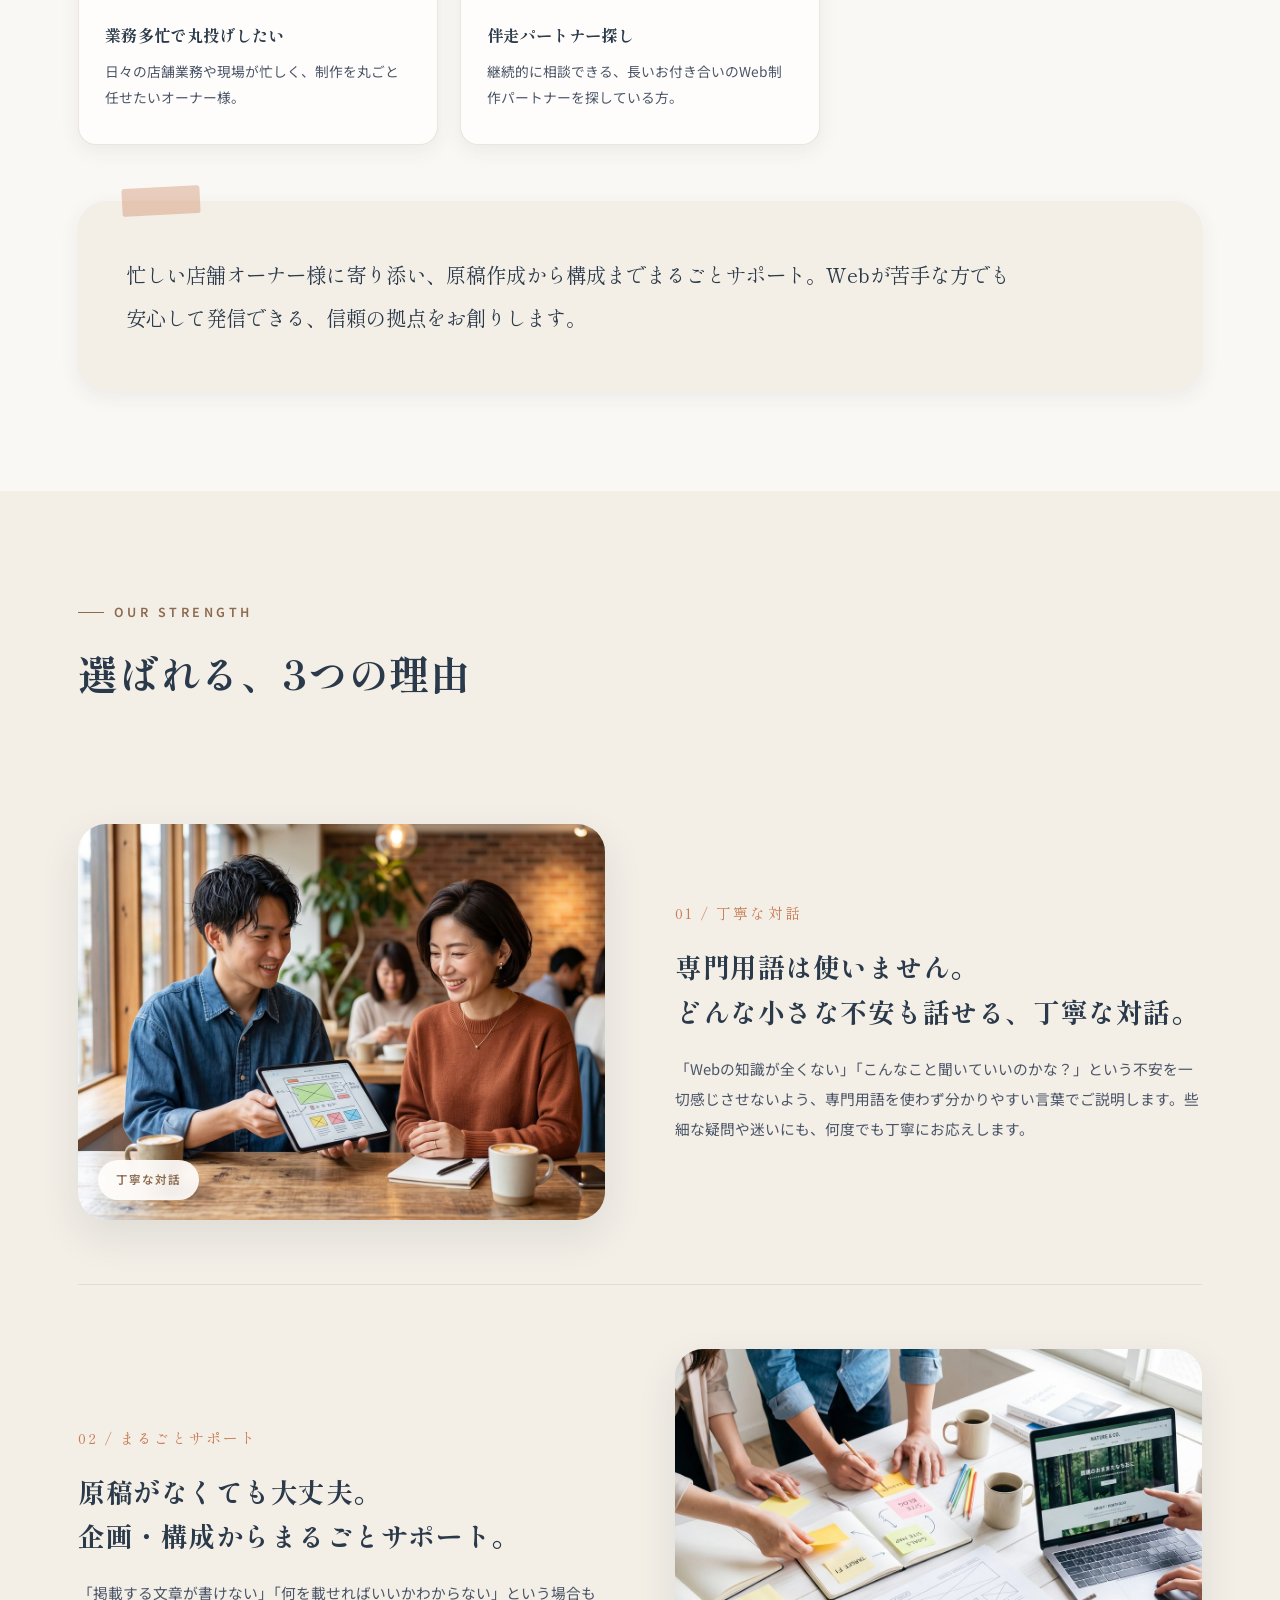
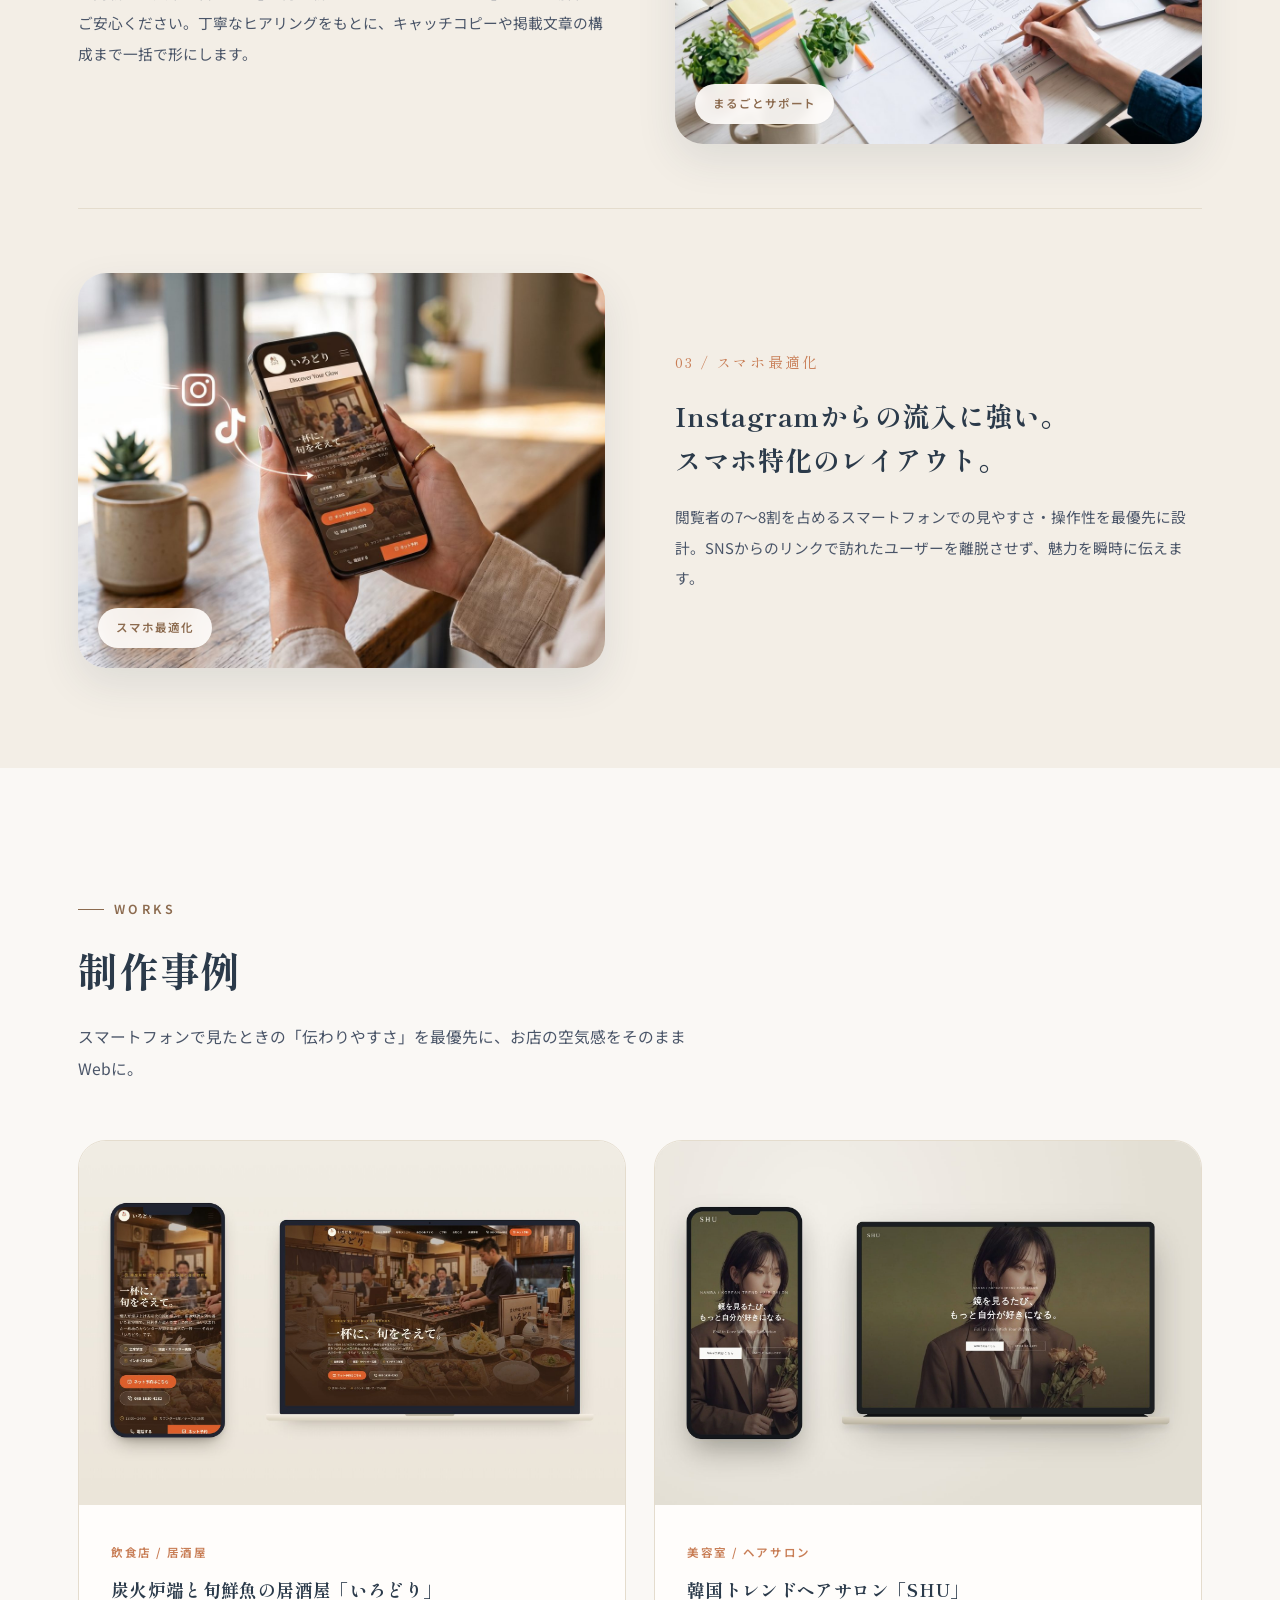
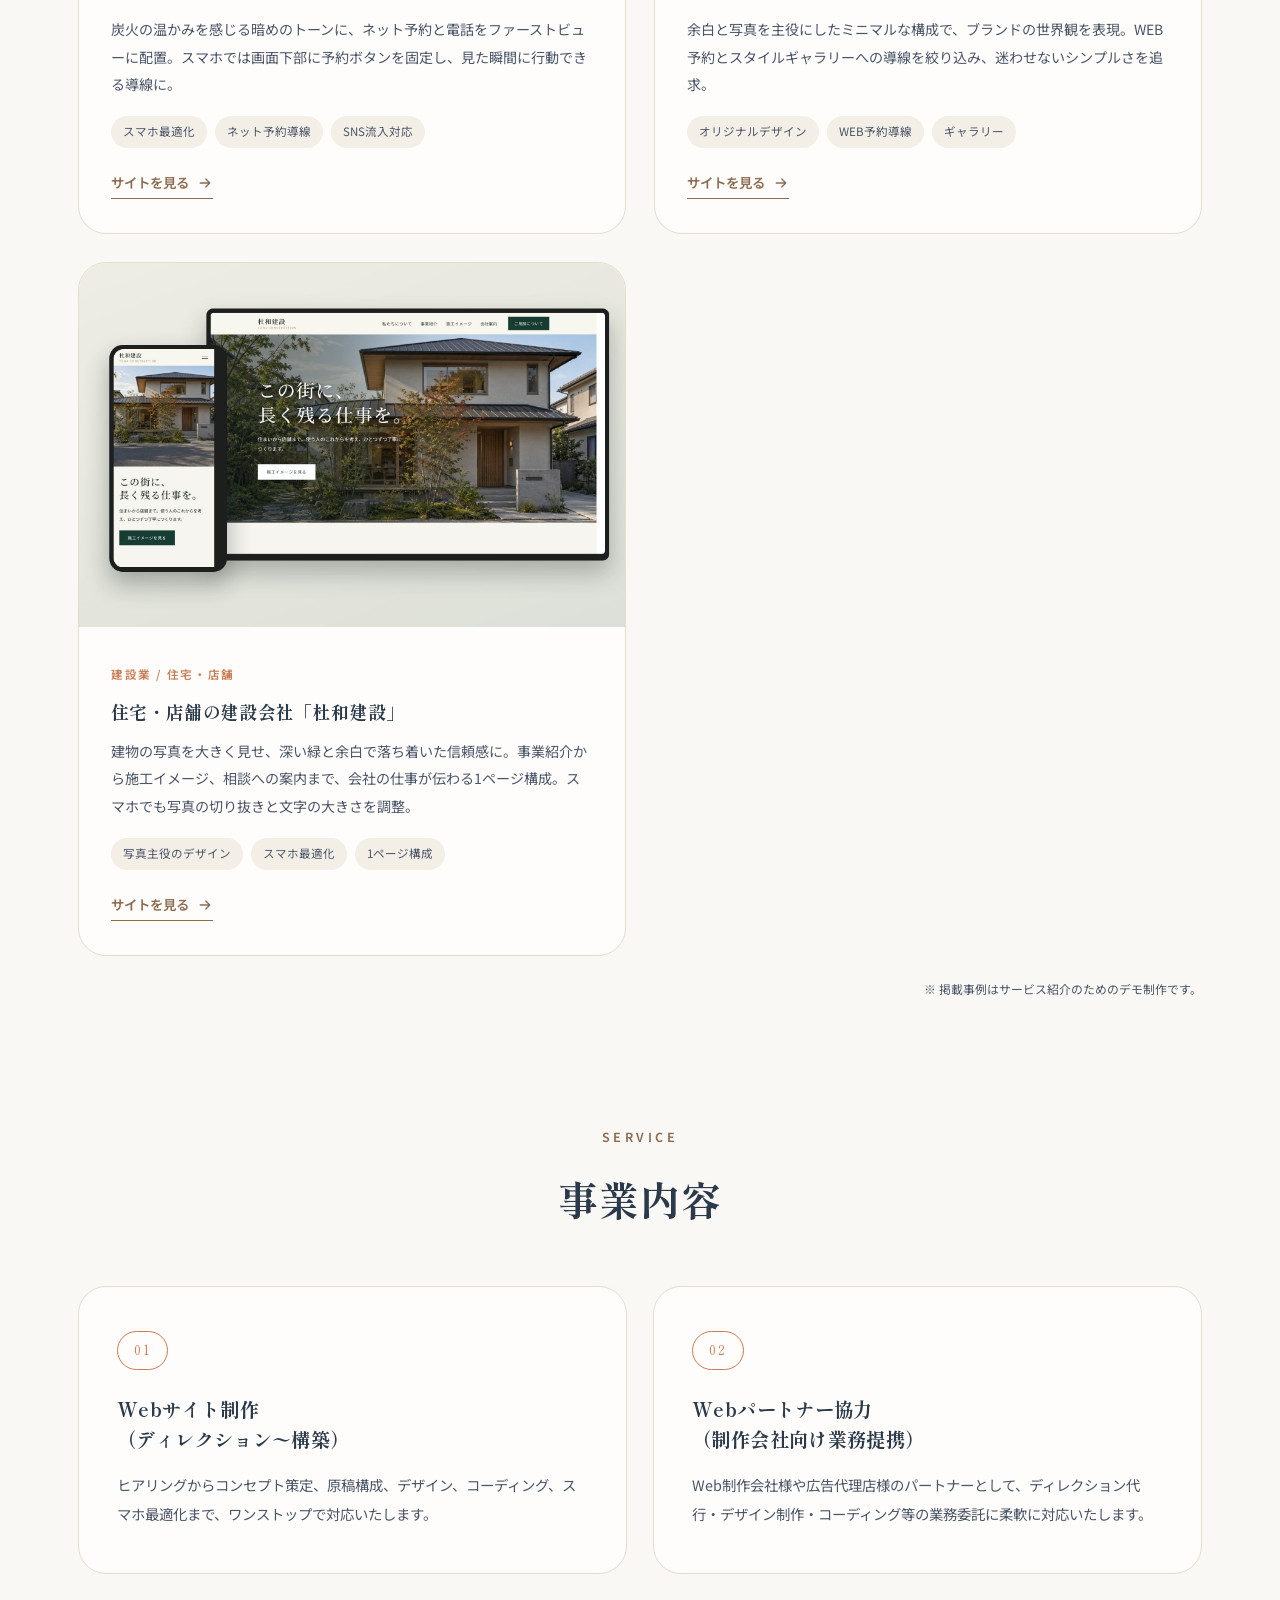
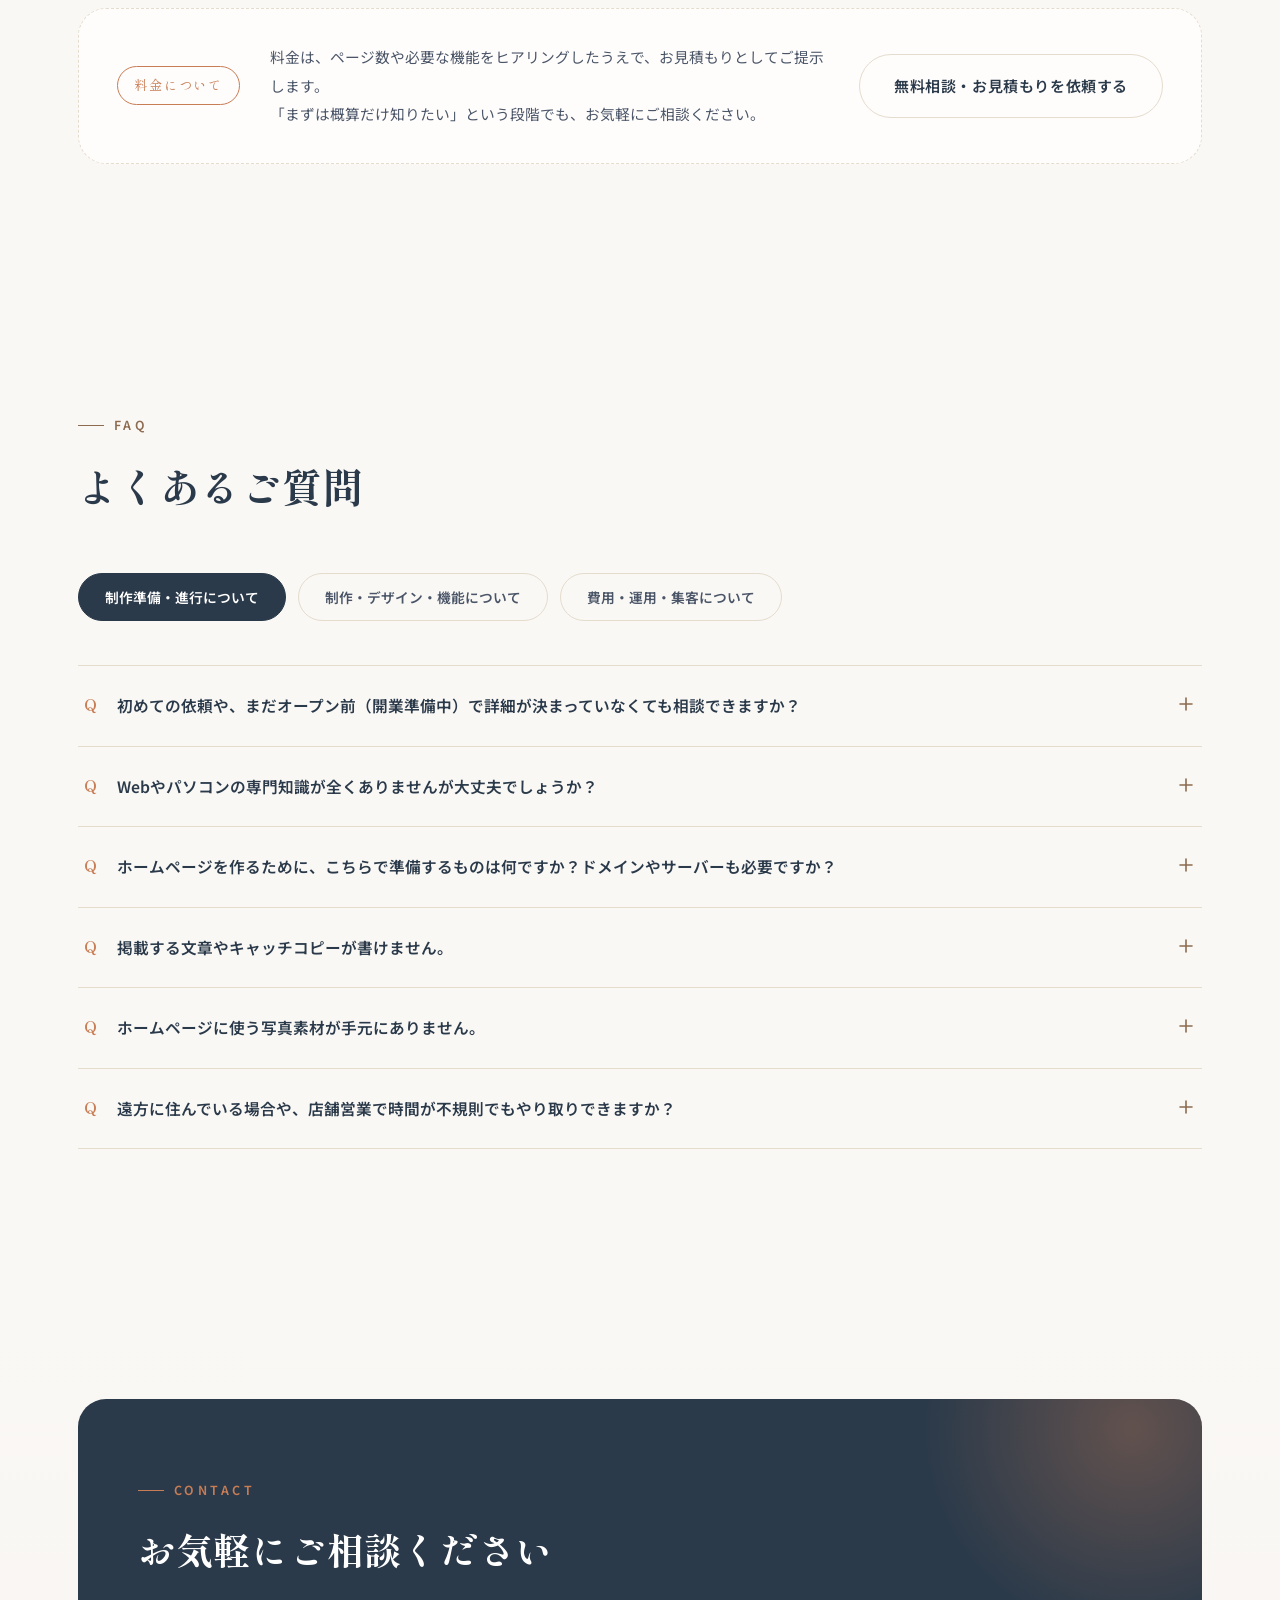
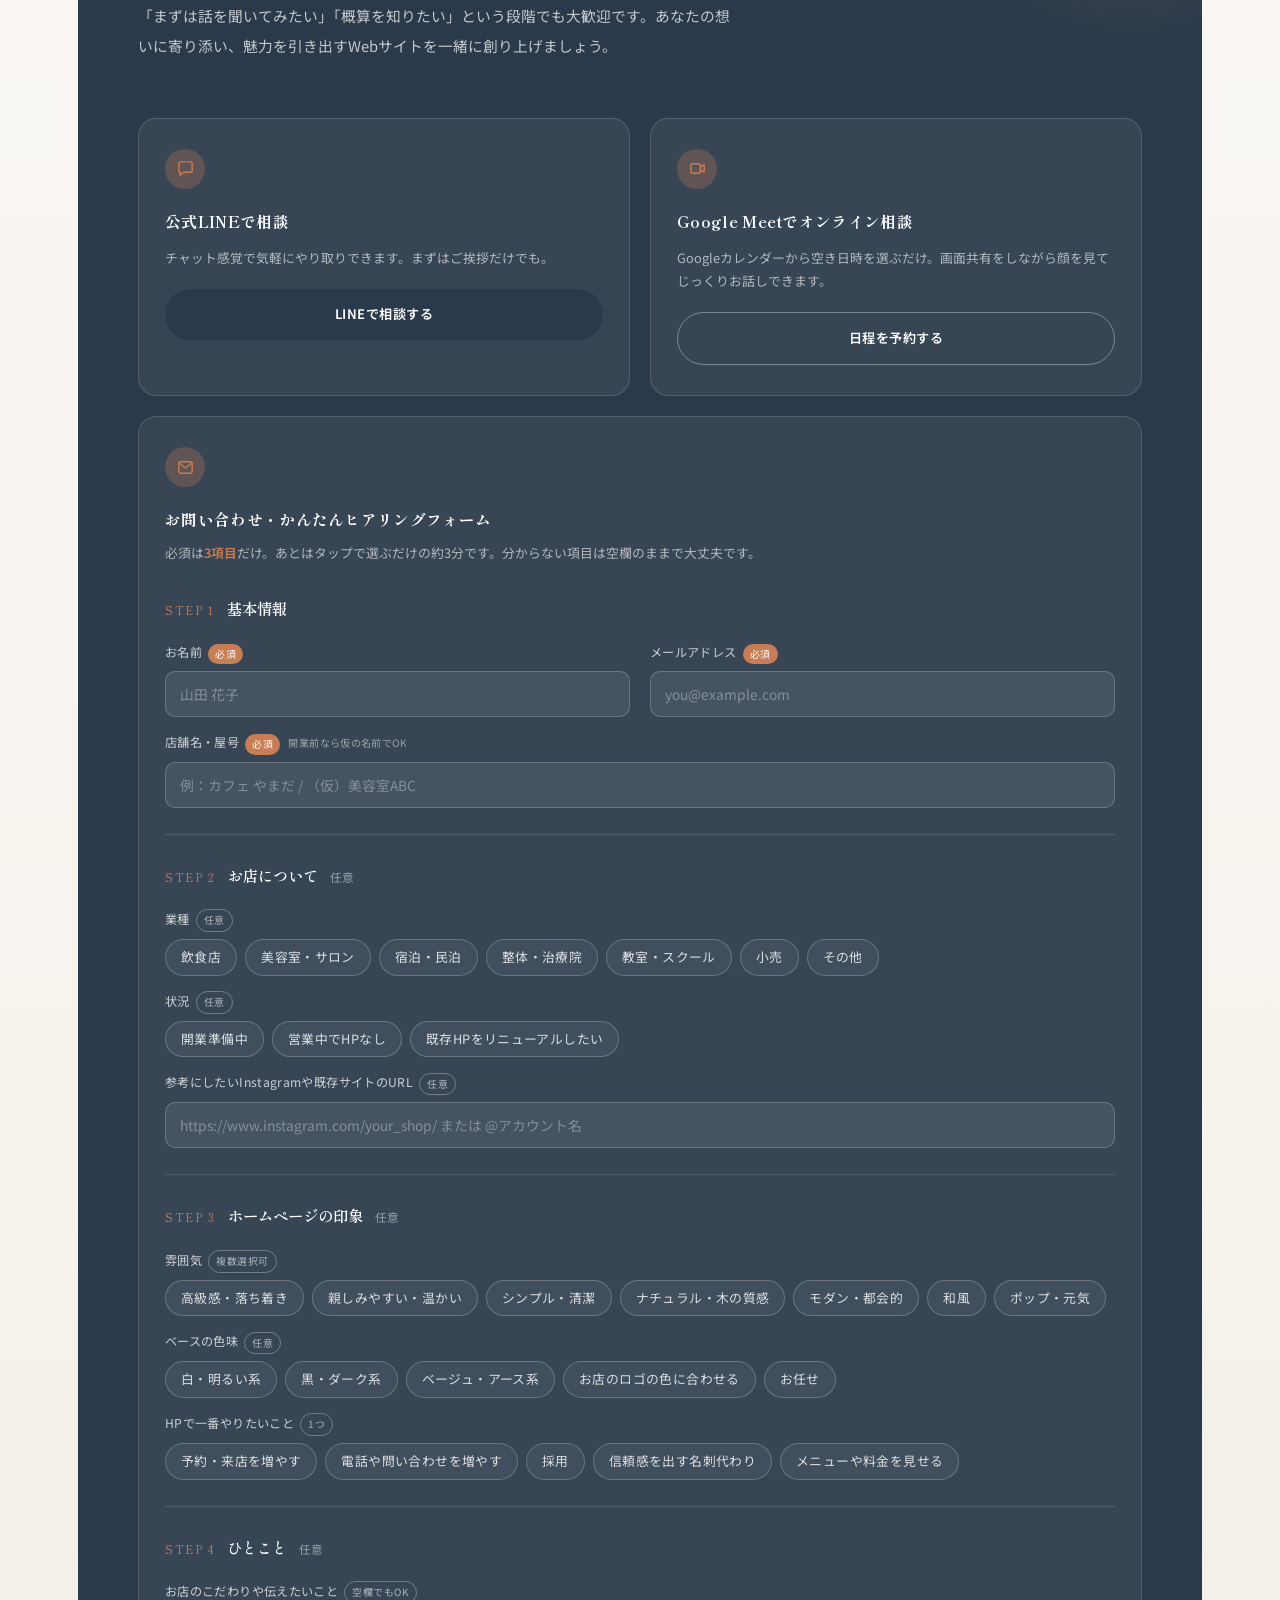
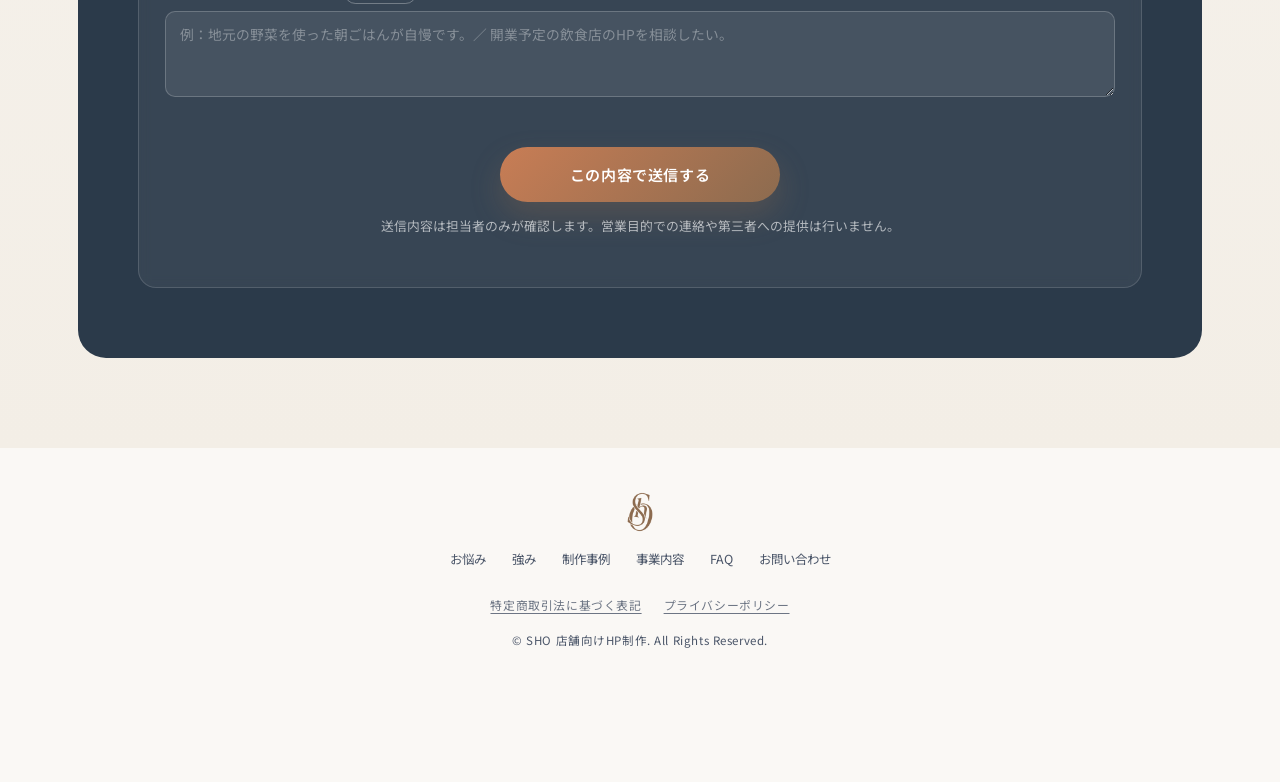
==== commit 94955d5c: "Add 杜和建設 (TOWA) demo site under works/towa and list it in 制作事例 Copies the construction-company demo " ====
--- a/index.html
+++ b/index.html
@@ -662,6 +662,16 @@
           <a class="work-link" href="works/shu/" target="_blank" rel="noopener">サイトを見る<svg viewBox="0 0 20 20" fill="none"><path d="M4 10H16M16 10L11 5M16 10L11 15" stroke="currentColor" stroke-width="1.6" stroke-linecap="round" stroke-linejoin="round"/></svg></a>
         </div>
       </article>
+      <article class="work-card reveal d3">
+        <a class="work-media" href="works/towa/" target="_blank" rel="noopener" aria-label="杜和建設のサイトを見る"><img src="assets/work-towa.jpg" alt="建設会社「杜和建設」のホームページ。スマートフォンとノートパソコンでの表示" loading="lazy"></a>
+        <div class="work-body">
+          <span class="work-cat">建設業 / 住宅・店舗</span>
+          <h3>住宅・店舗の建設会社「杜和建設」</h3>
+          <p>建物の写真を大きく見せ、深い緑と余白で落ち着いた信頼感に。事業紹介から施工イメージ、相談への案内まで、会社の仕事が伝わる1ページ構成。スマホでも写真の切り抜きと文字の大きさを調整。</p>
+          <ul class="work-tags"><li>写真主役のデザイン</li><li>スマホ最適化</li><li>1ページ構成</li></ul>
+          <a class="work-link" href="works/towa/" target="_blank" rel="noopener">サイトを見る<svg viewBox="0 0 20 20" fill="none"><path d="M4 10H16M16 10L11 5M16 10L11 15" stroke="currentColor" stroke-width="1.6" stroke-linecap="round" stroke-linejoin="round"/></svg></a>
+        </div>
+      </article>
     </div>
     <p class="works-note reveal">※ 掲載事例はサービス紹介のためのデモ制作です。</p>
   </div>
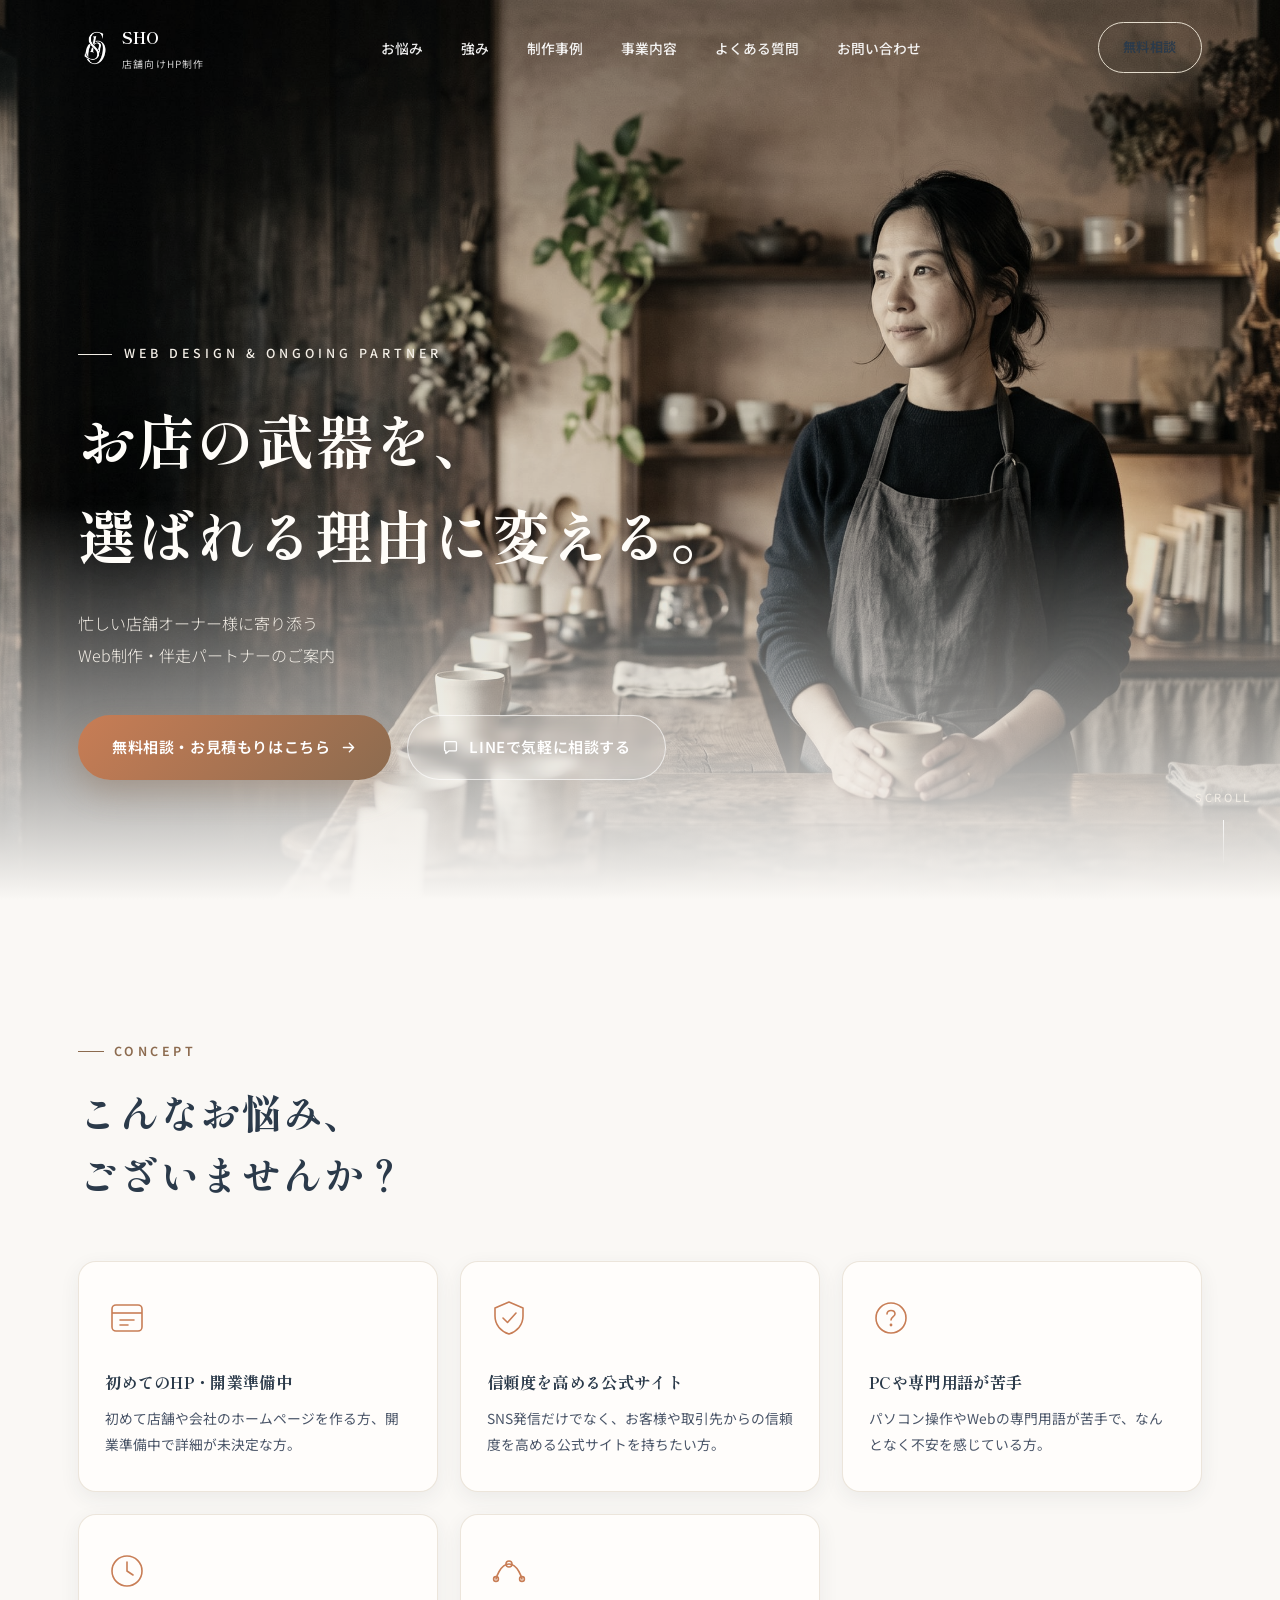
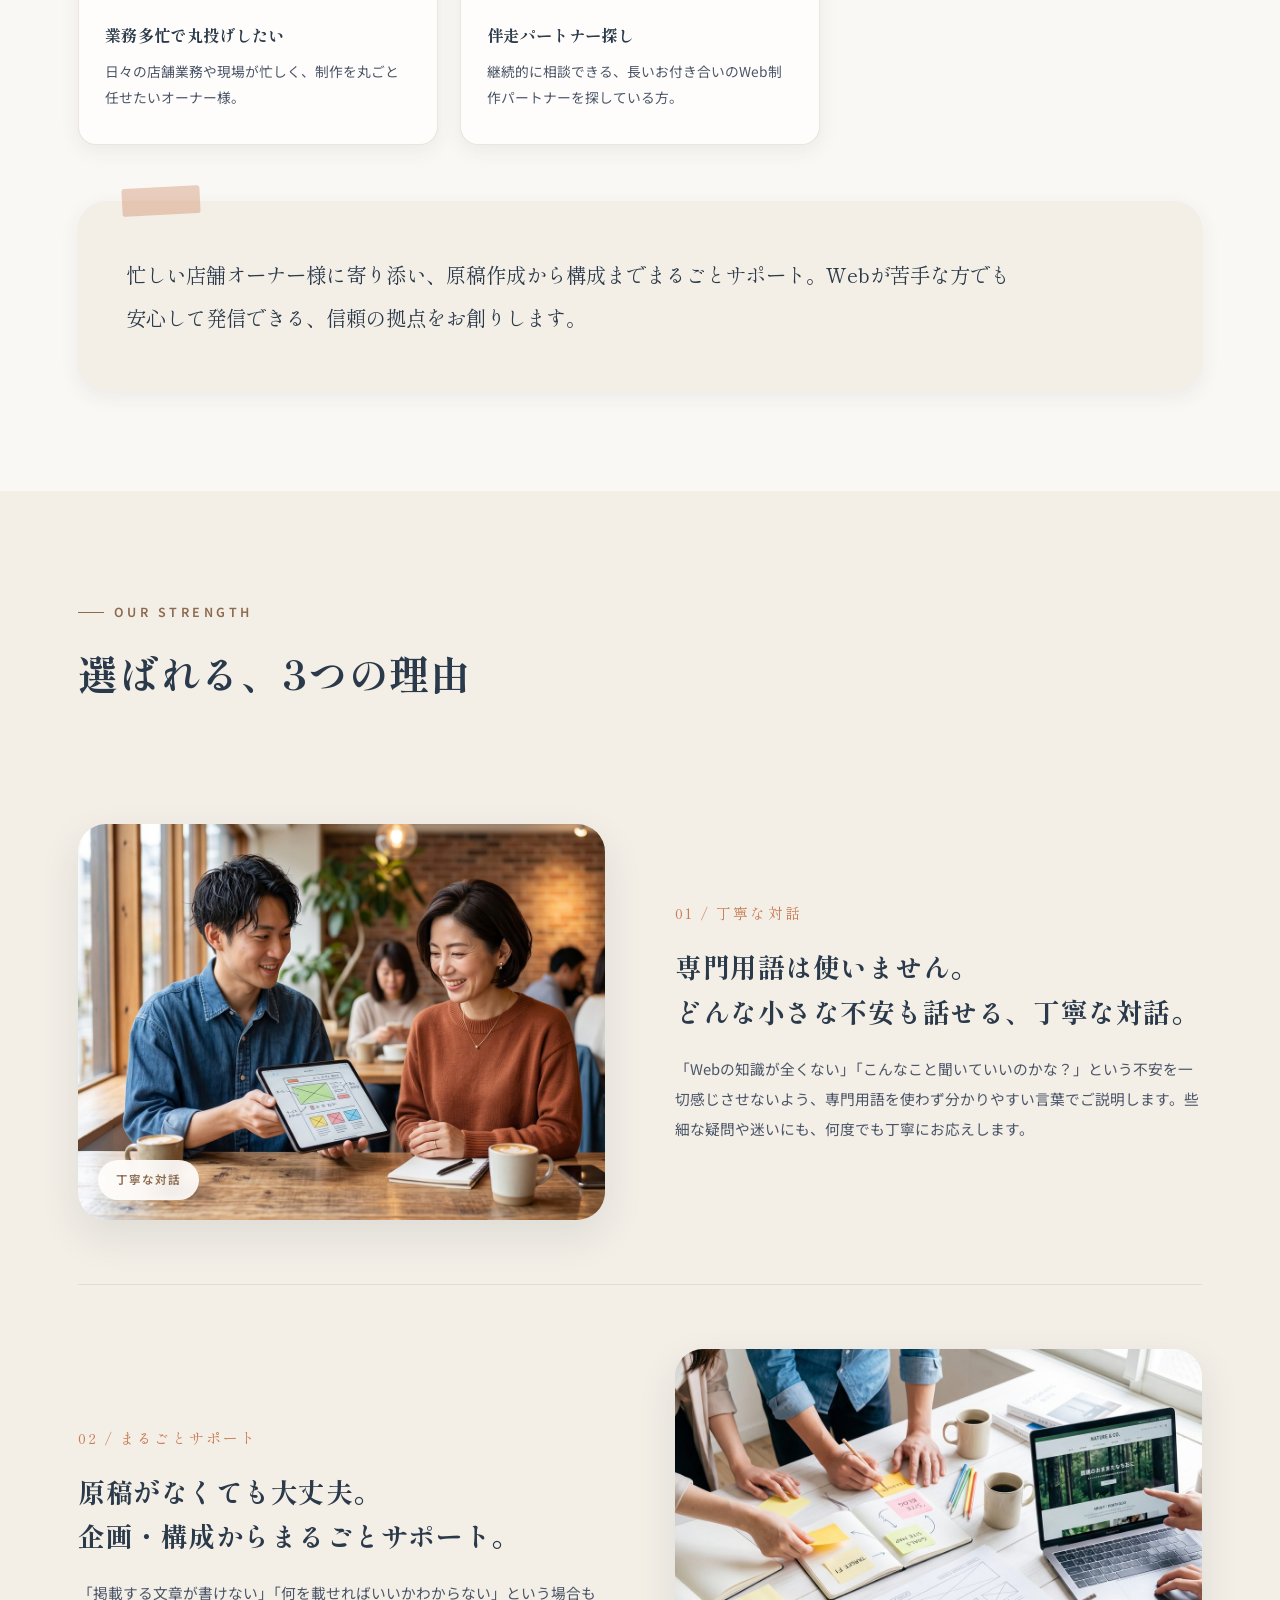
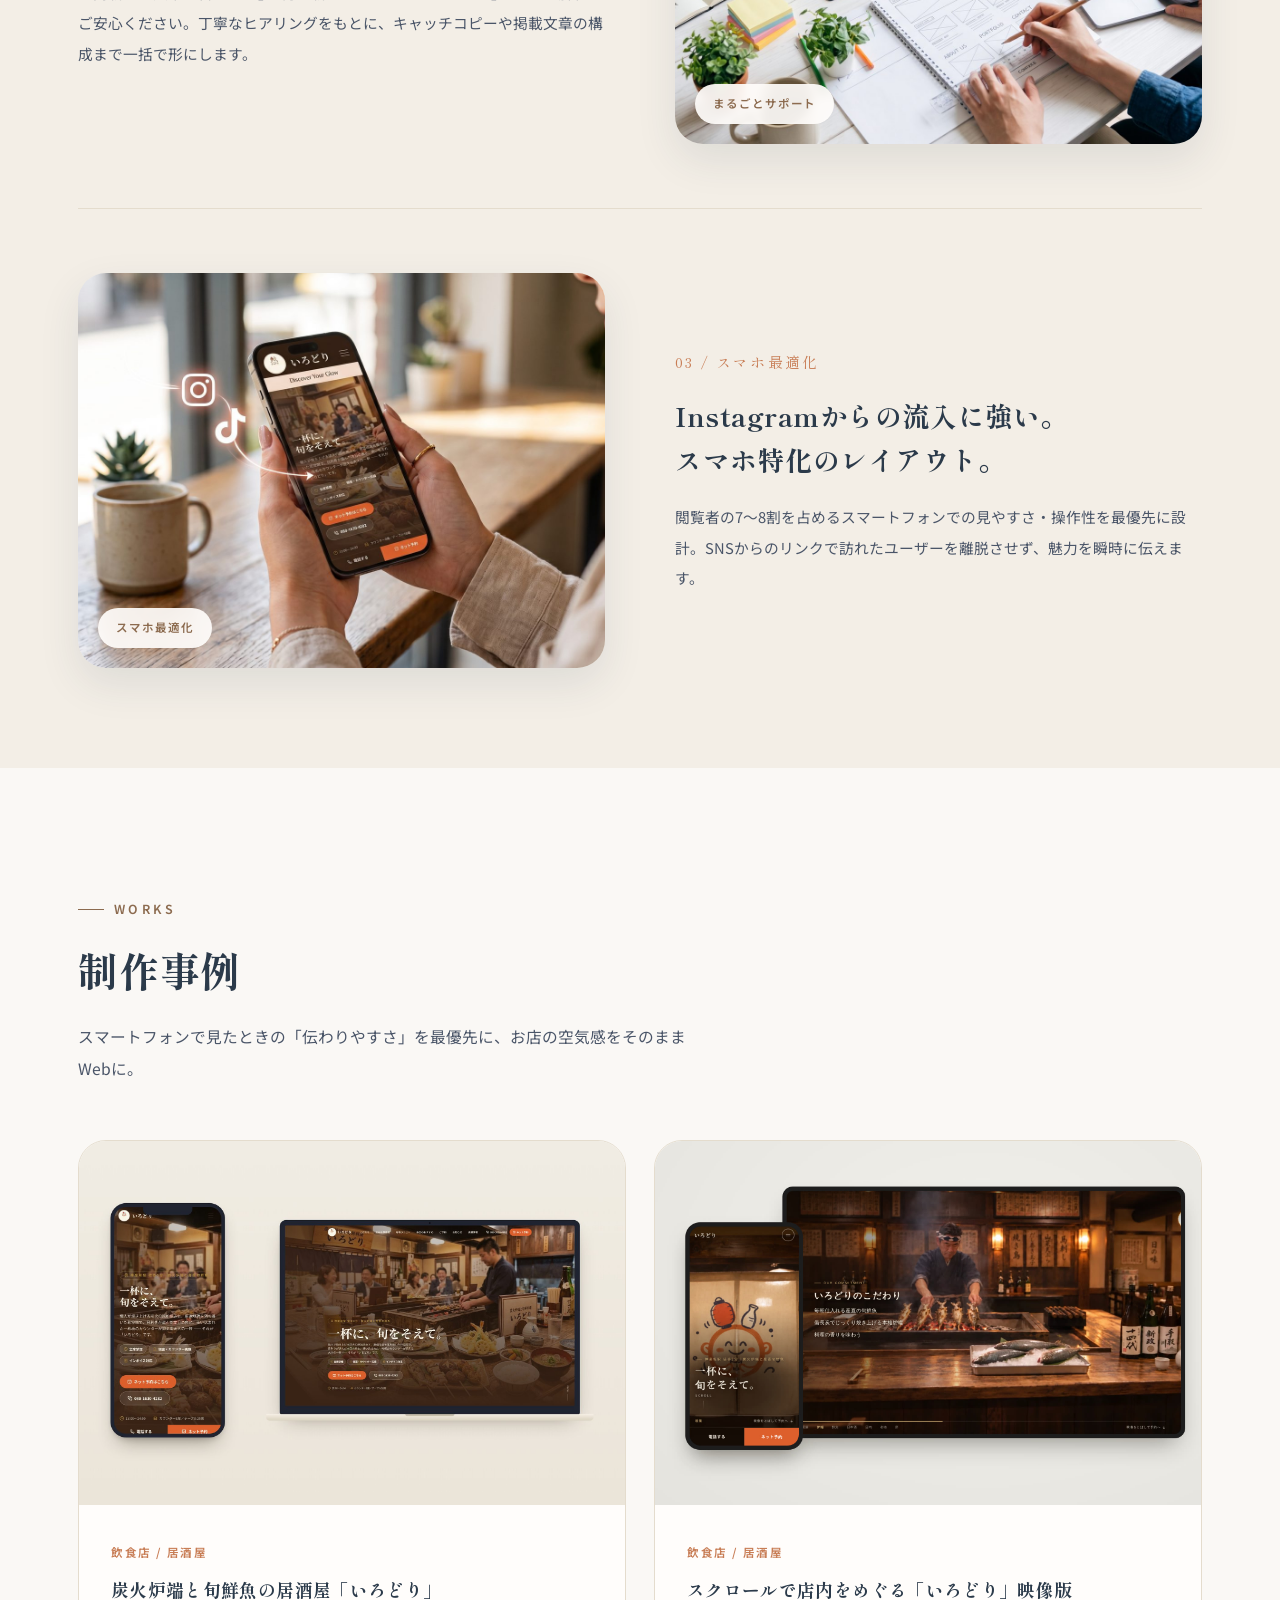
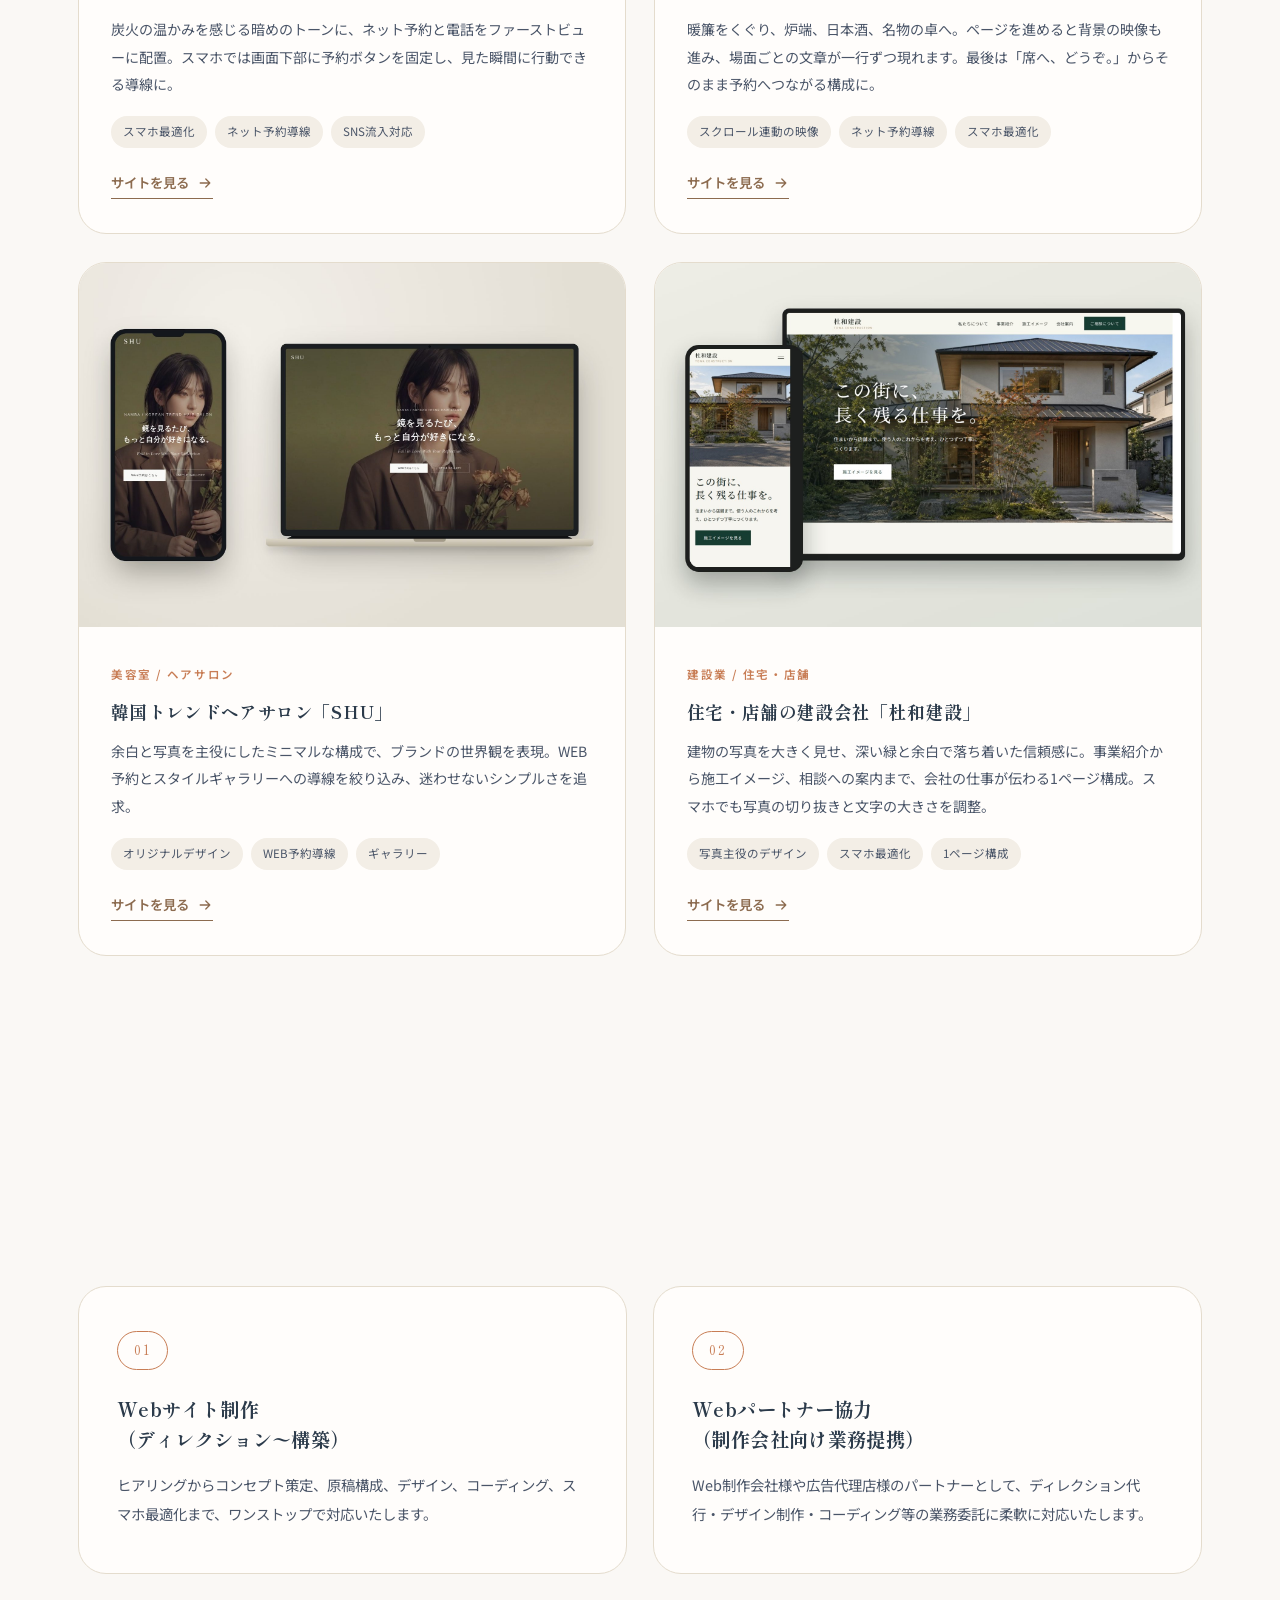
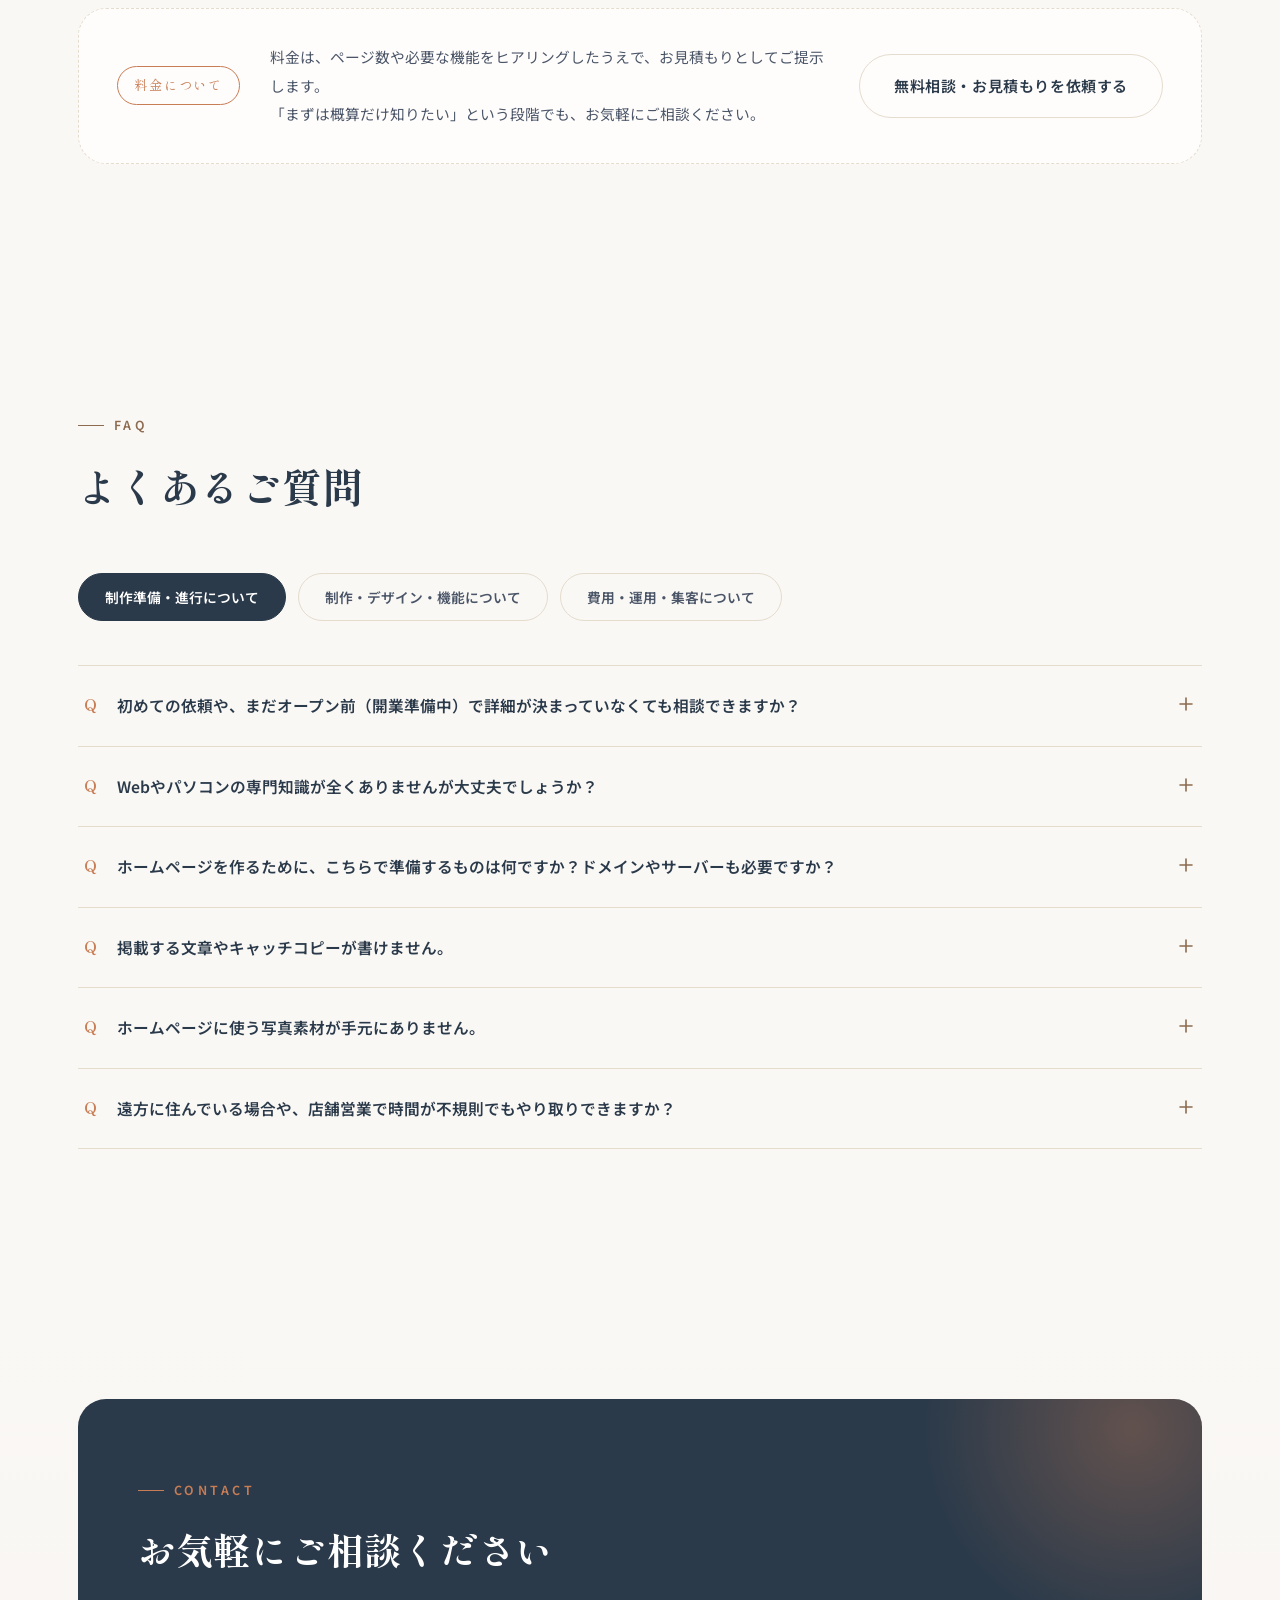
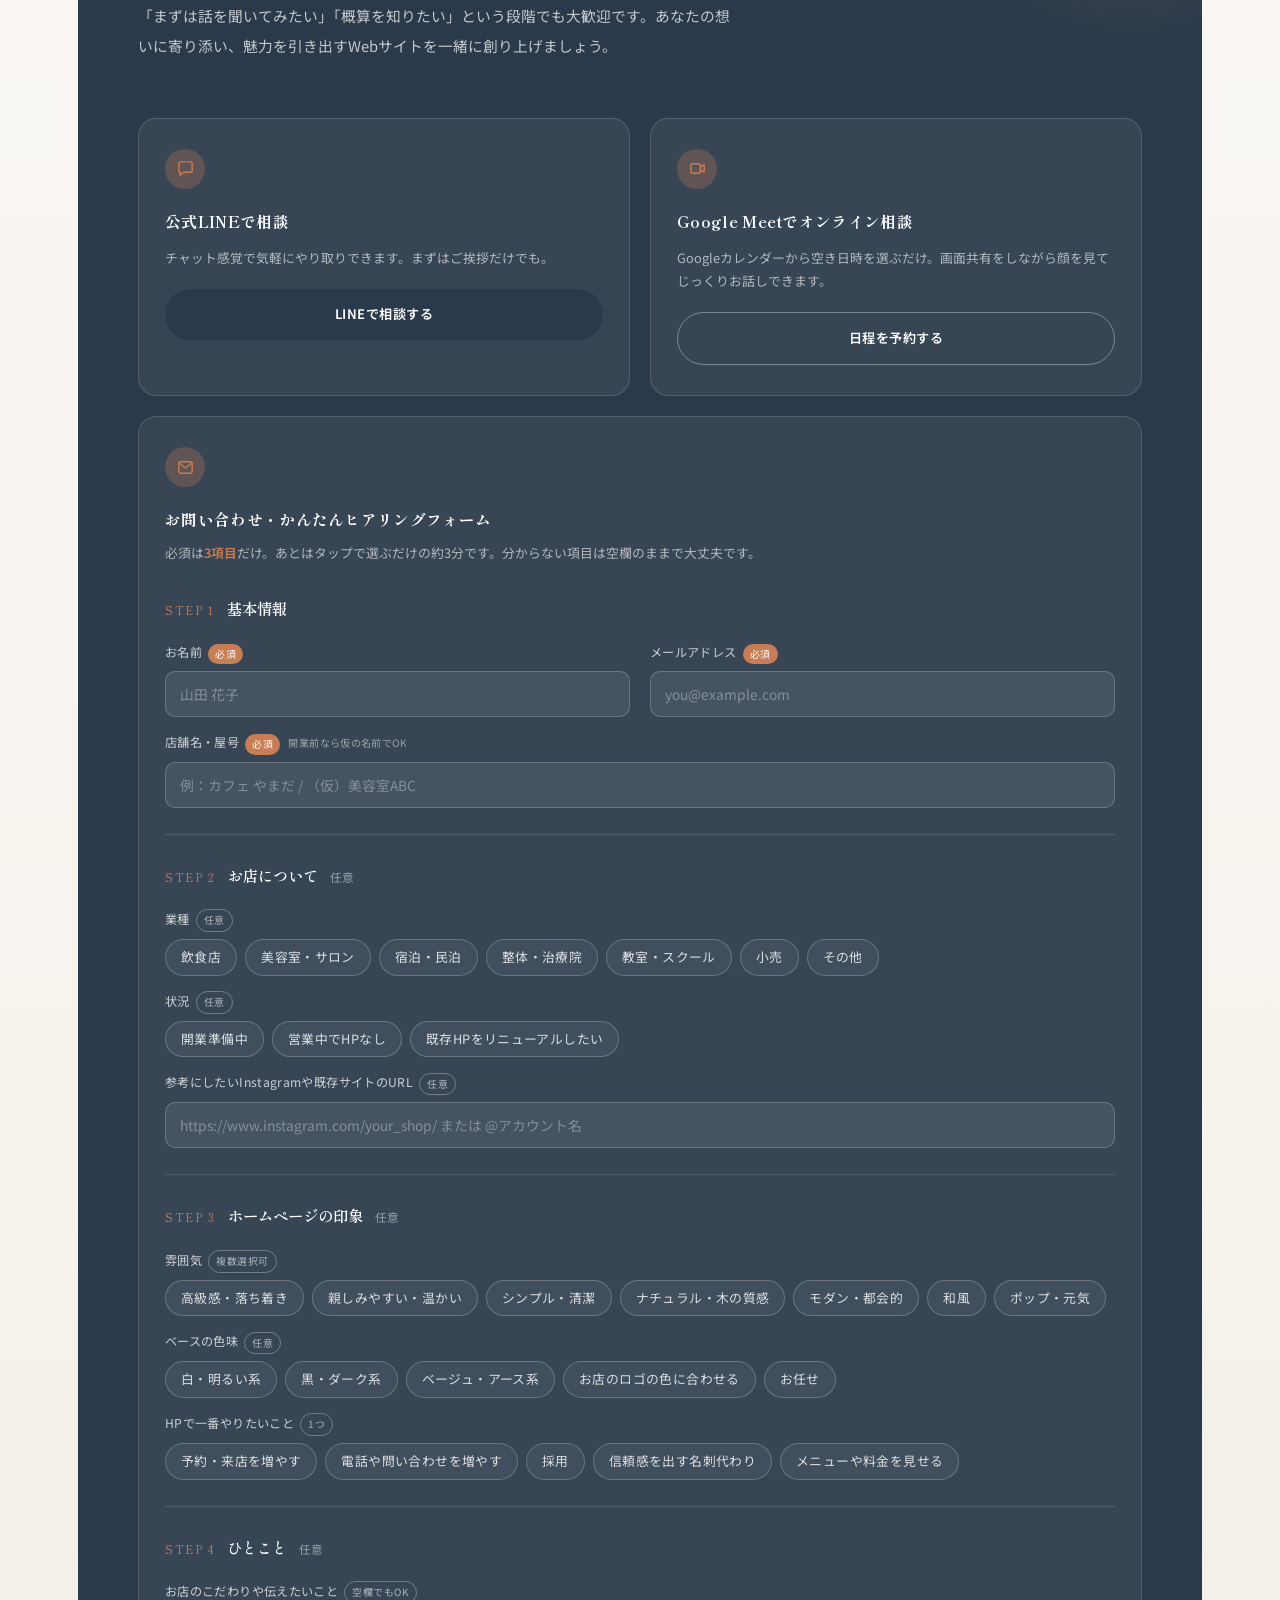
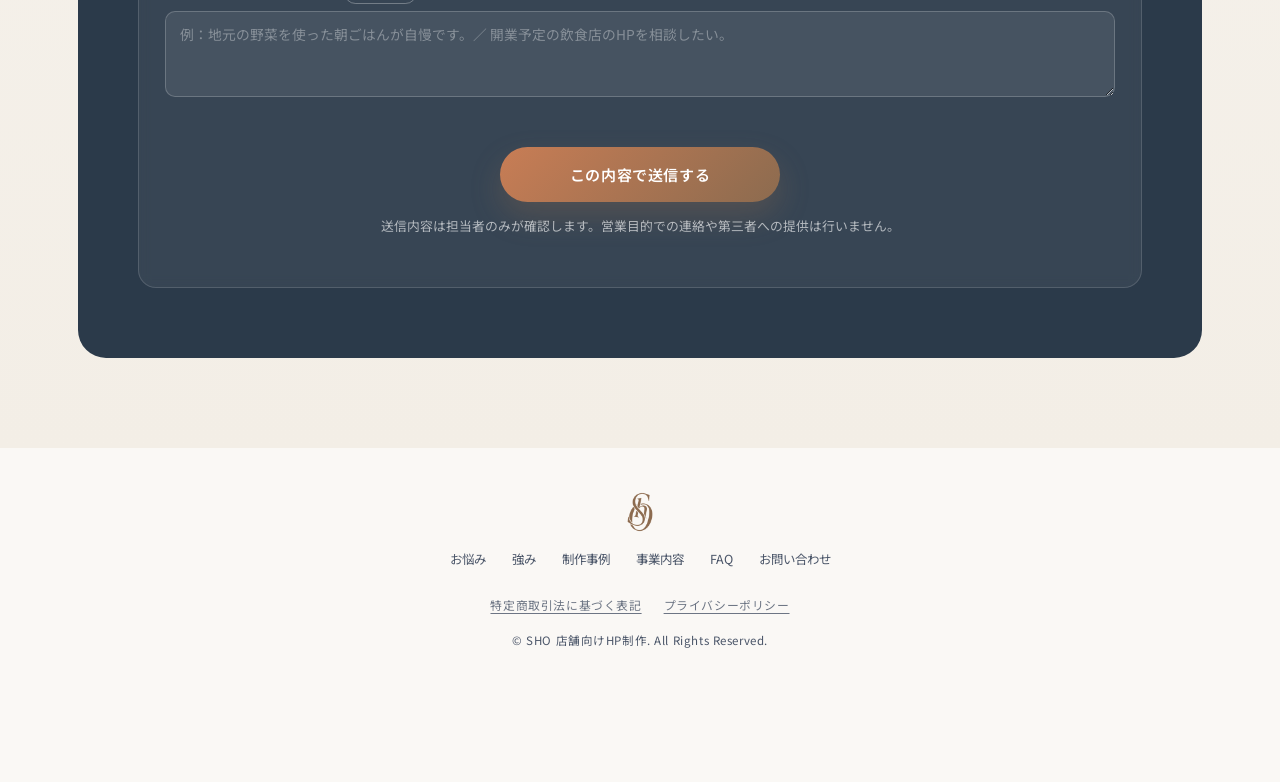
==== commit d6dcce67: "Publish the film version of Irodori as a new site next to the original The scroll-driven renewal rep" ====
--- a/index.html
+++ b/index.html
@@ -653,6 +653,16 @@
         </div>
       </article>
       <article class="work-card reveal d2">
+        <a class="work-media" href="works/irodori-film/" target="_blank" rel="noopener" aria-label="いろどり（映像版）のサイトを見る"><img src="assets/work-irodori-film.jpg" alt="居酒屋「いろどり」の映像を使ったホームページ。スマートフォンとノートパソコンでの表示" loading="lazy"></a>
+        <div class="work-body">
+          <span class="work-cat">飲食店 / 居酒屋</span>
+          <h3>スクロールで店内をめぐる「いろどり」映像版</h3>
+          <p>暖簾をくぐり、炉端、日本酒、名物の卓へ。ページを進めると背景の映像も進み、場面ごとの文章が一行ずつ現れます。最後は「席へ、どうぞ。」からそのまま予約へつながる構成に。</p>
+          <ul class="work-tags"><li>スクロール連動の映像</li><li>ネット予約導線</li><li>スマホ最適化</li></ul>
+          <a class="work-link" href="works/irodori-film/" target="_blank" rel="noopener">サイトを見る<svg viewBox="0 0 20 20" fill="none"><path d="M4 10H16M16 10L11 5M16 10L11 15" stroke="currentColor" stroke-width="1.6" stroke-linecap="round" stroke-linejoin="round"/></svg></a>
+        </div>
+      </article>
+      <article class="work-card reveal d1">
         <a class="work-media" href="works/shu/" target="_blank" rel="noopener" aria-label="SHUのサイトを見る"><img src="assets/work-shu.jpg" alt="ヘアサロン「SHU」のホームページ。スマートフォンとノートパソコンでの表示" loading="lazy"></a>
         <div class="work-body">
           <span class="work-cat">美容室 / ヘアサロン</span>
@@ -662,7 +672,7 @@
           <a class="work-link" href="works/shu/" target="_blank" rel="noopener">サイトを見る<svg viewBox="0 0 20 20" fill="none"><path d="M4 10H16M16 10L11 5M16 10L11 15" stroke="currentColor" stroke-width="1.6" stroke-linecap="round" stroke-linejoin="round"/></svg></a>
         </div>
       </article>
-      <article class="work-card reveal d3">
+      <article class="work-card reveal d2">
         <a class="work-media" href="works/towa/" target="_blank" rel="noopener" aria-label="杜和建設のサイトを見る"><img src="assets/work-towa.jpg" alt="建設会社「杜和建設」のホームページ。スマートフォンとノートパソコンでの表示" loading="lazy"></a>
         <div class="work-body">
           <span class="work-cat">建設業 / 住宅・店舗</span>
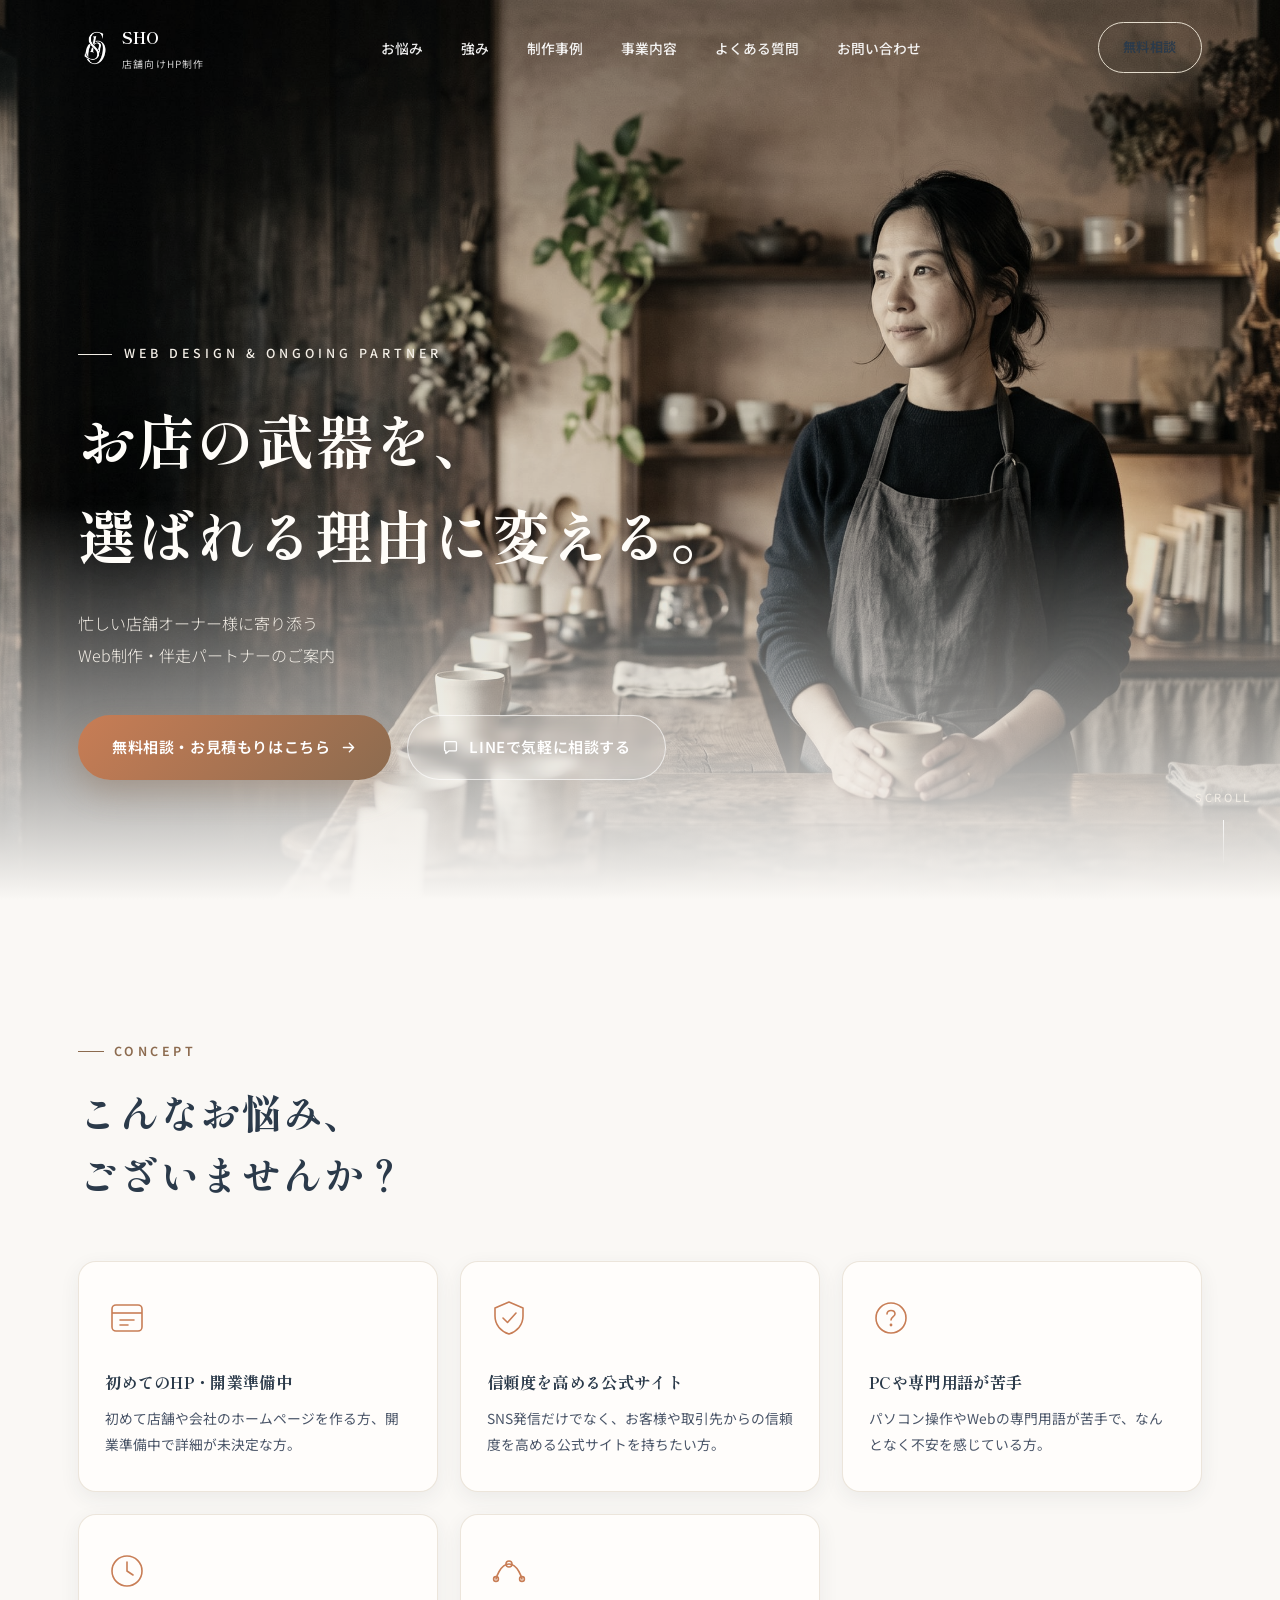
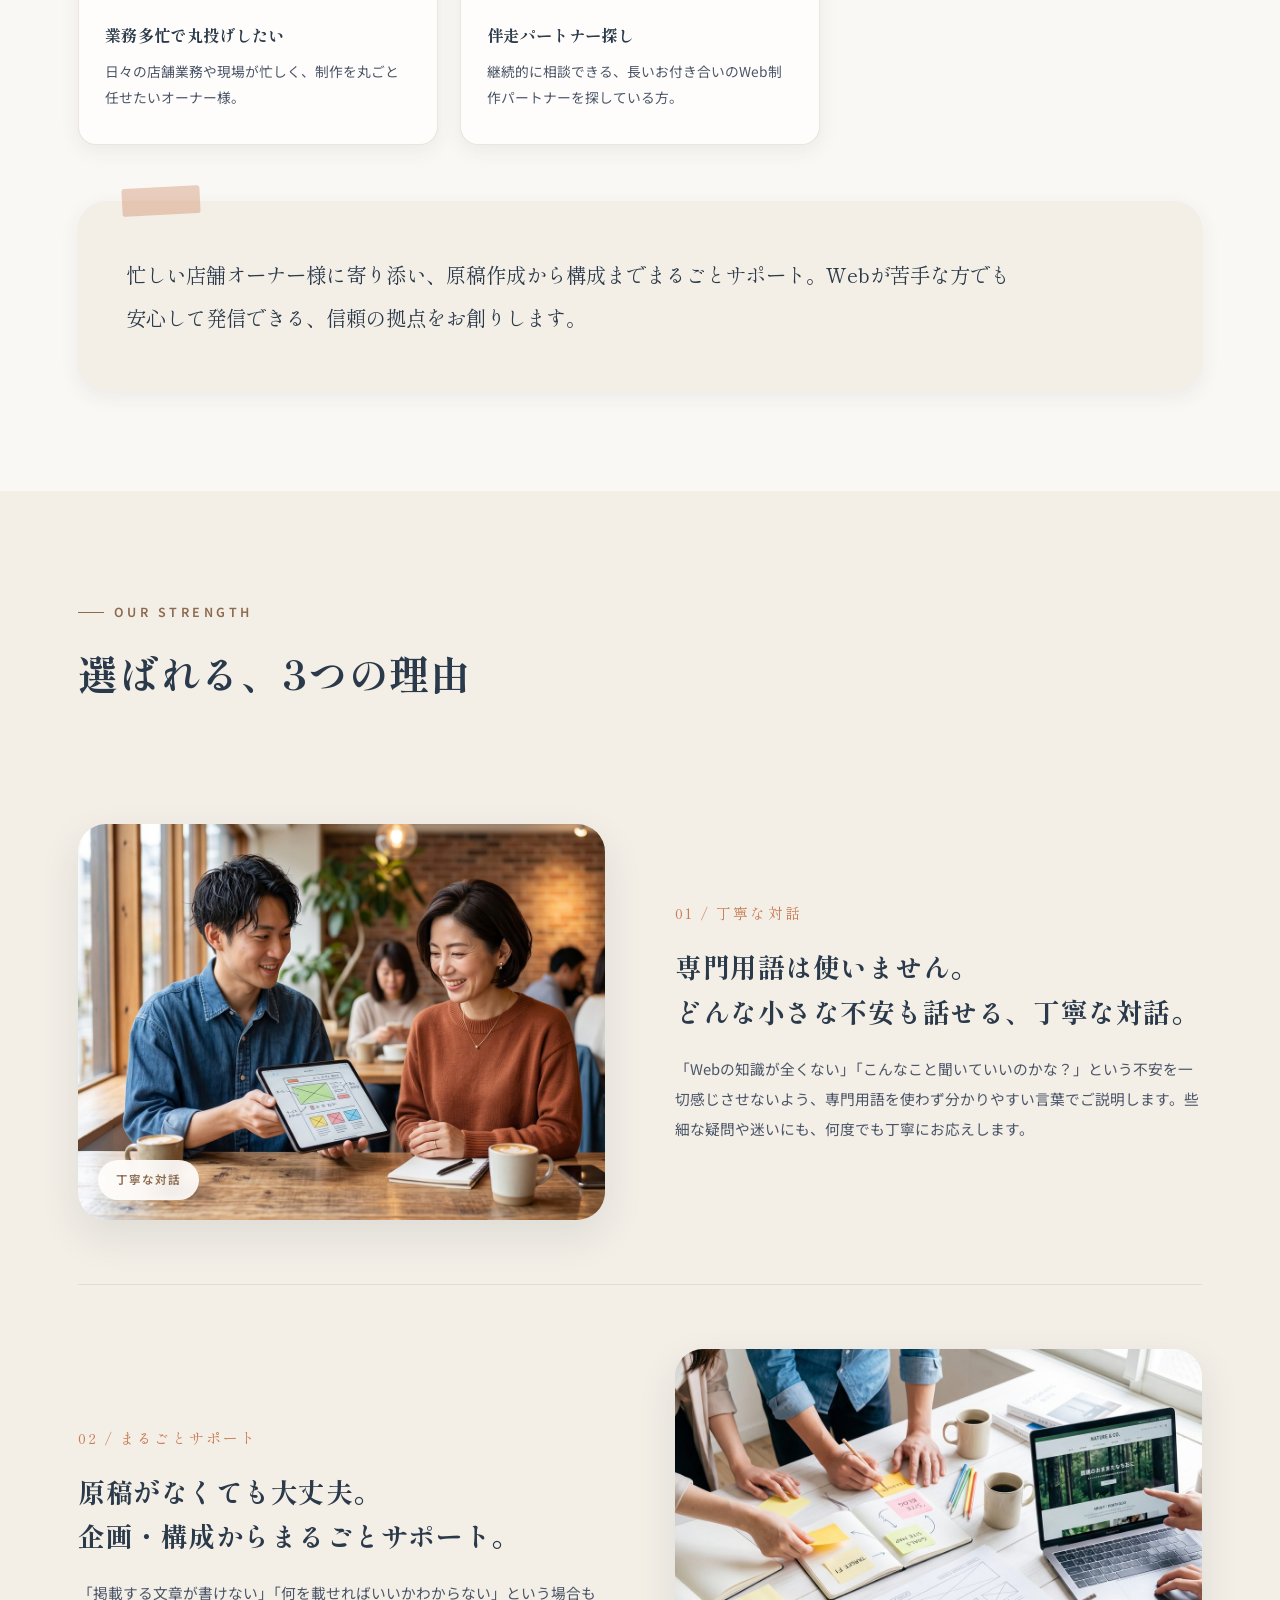
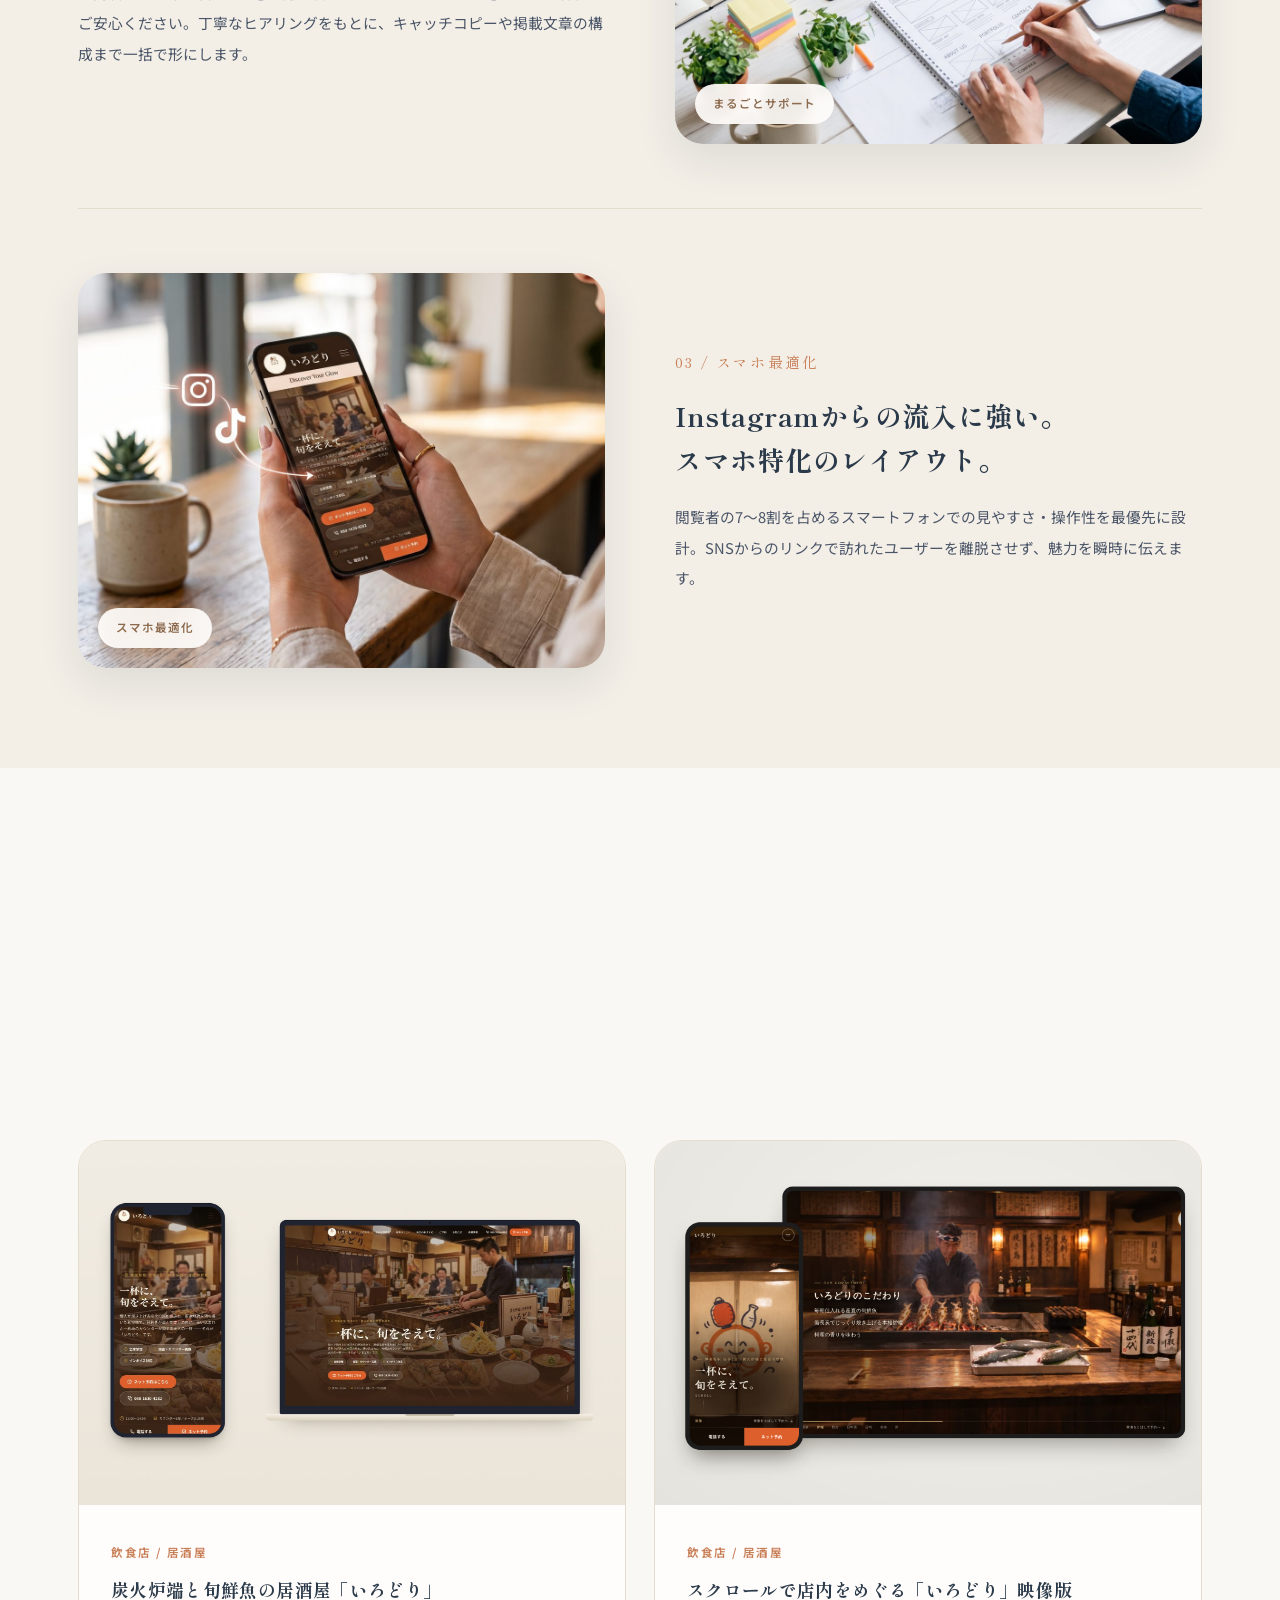
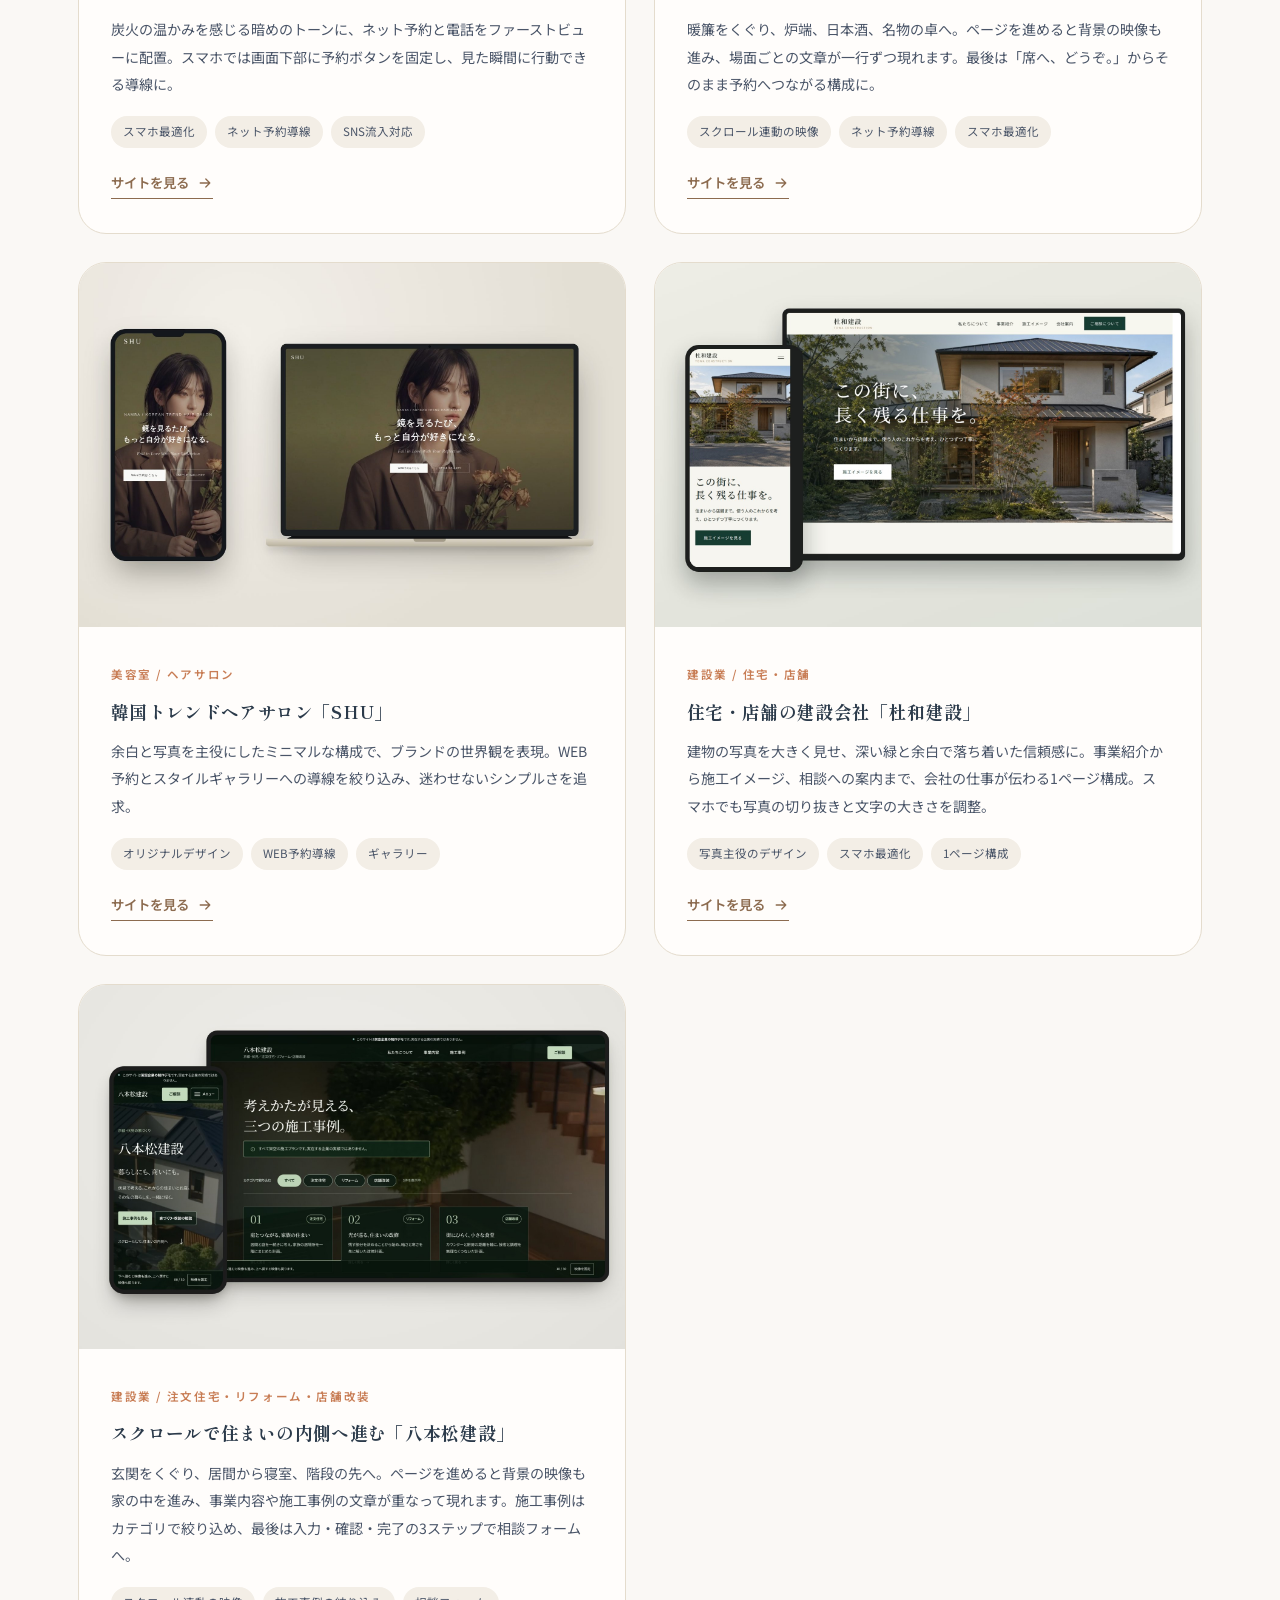
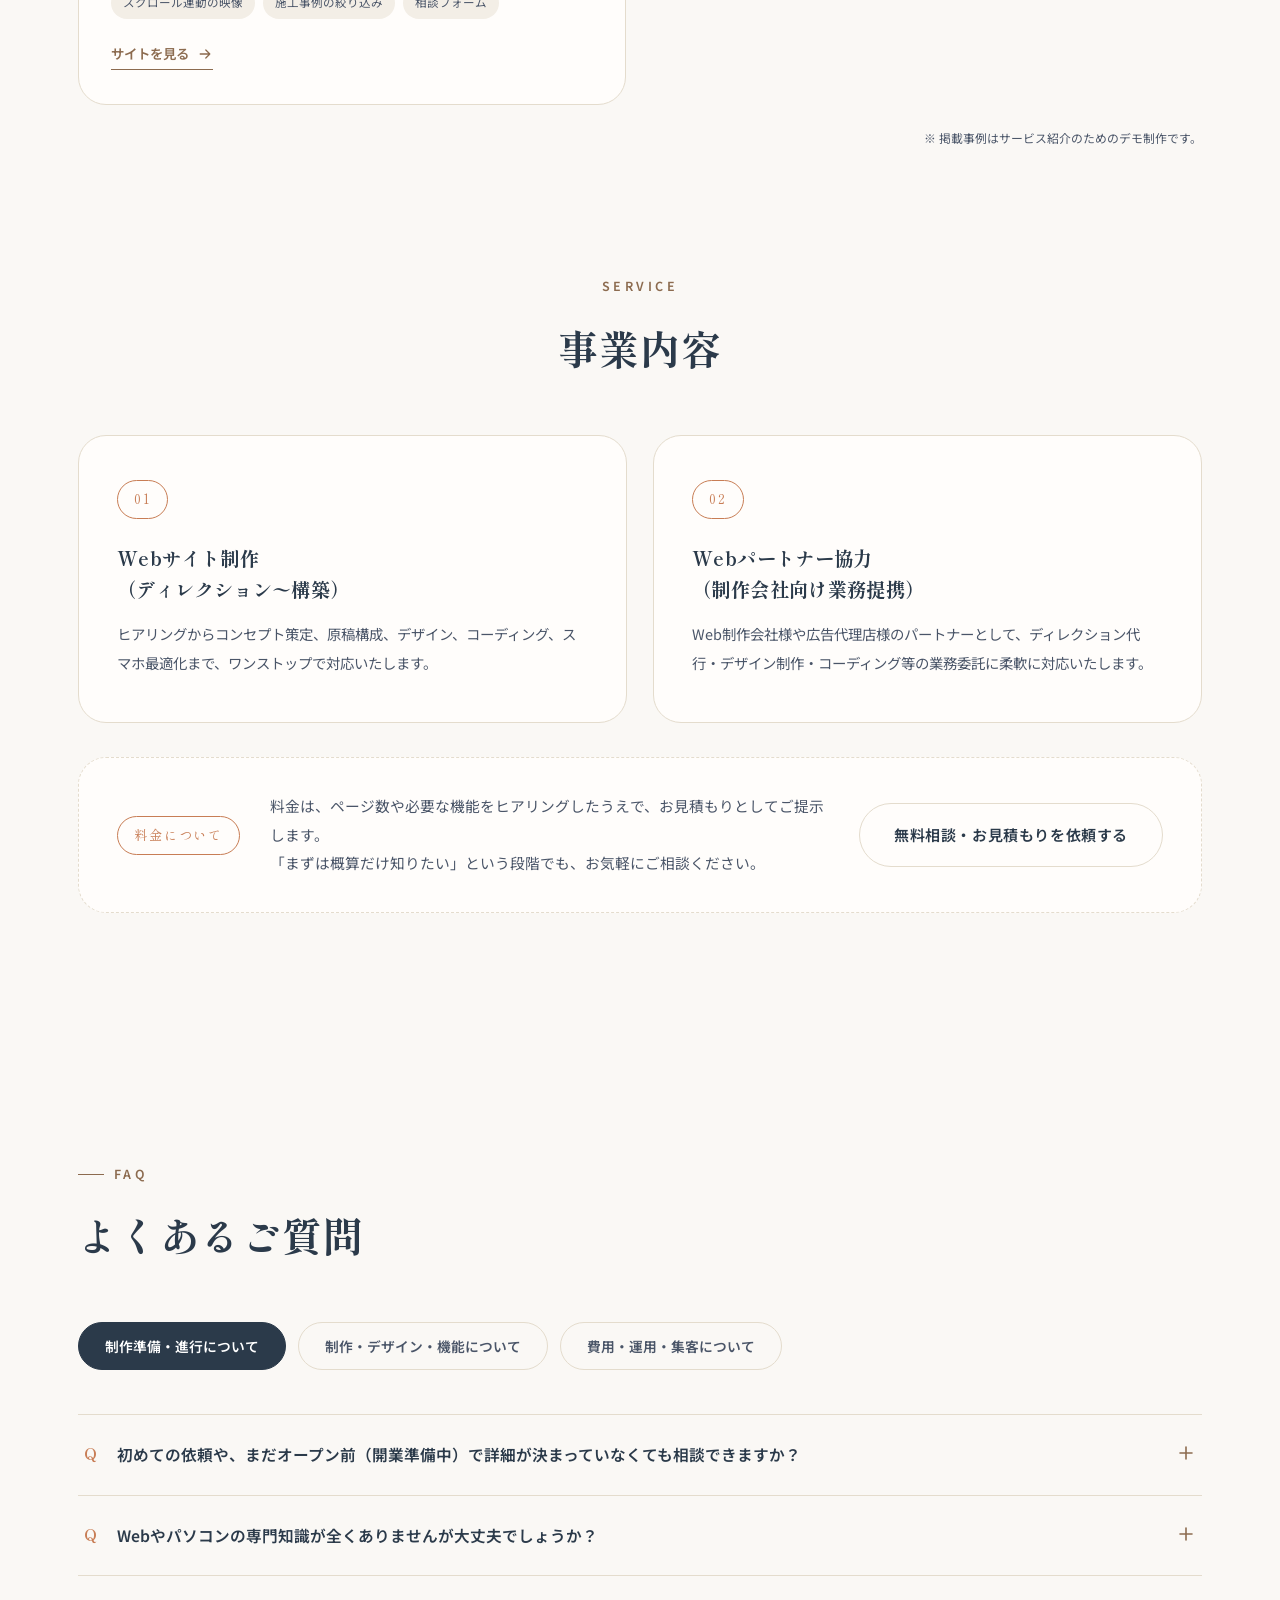
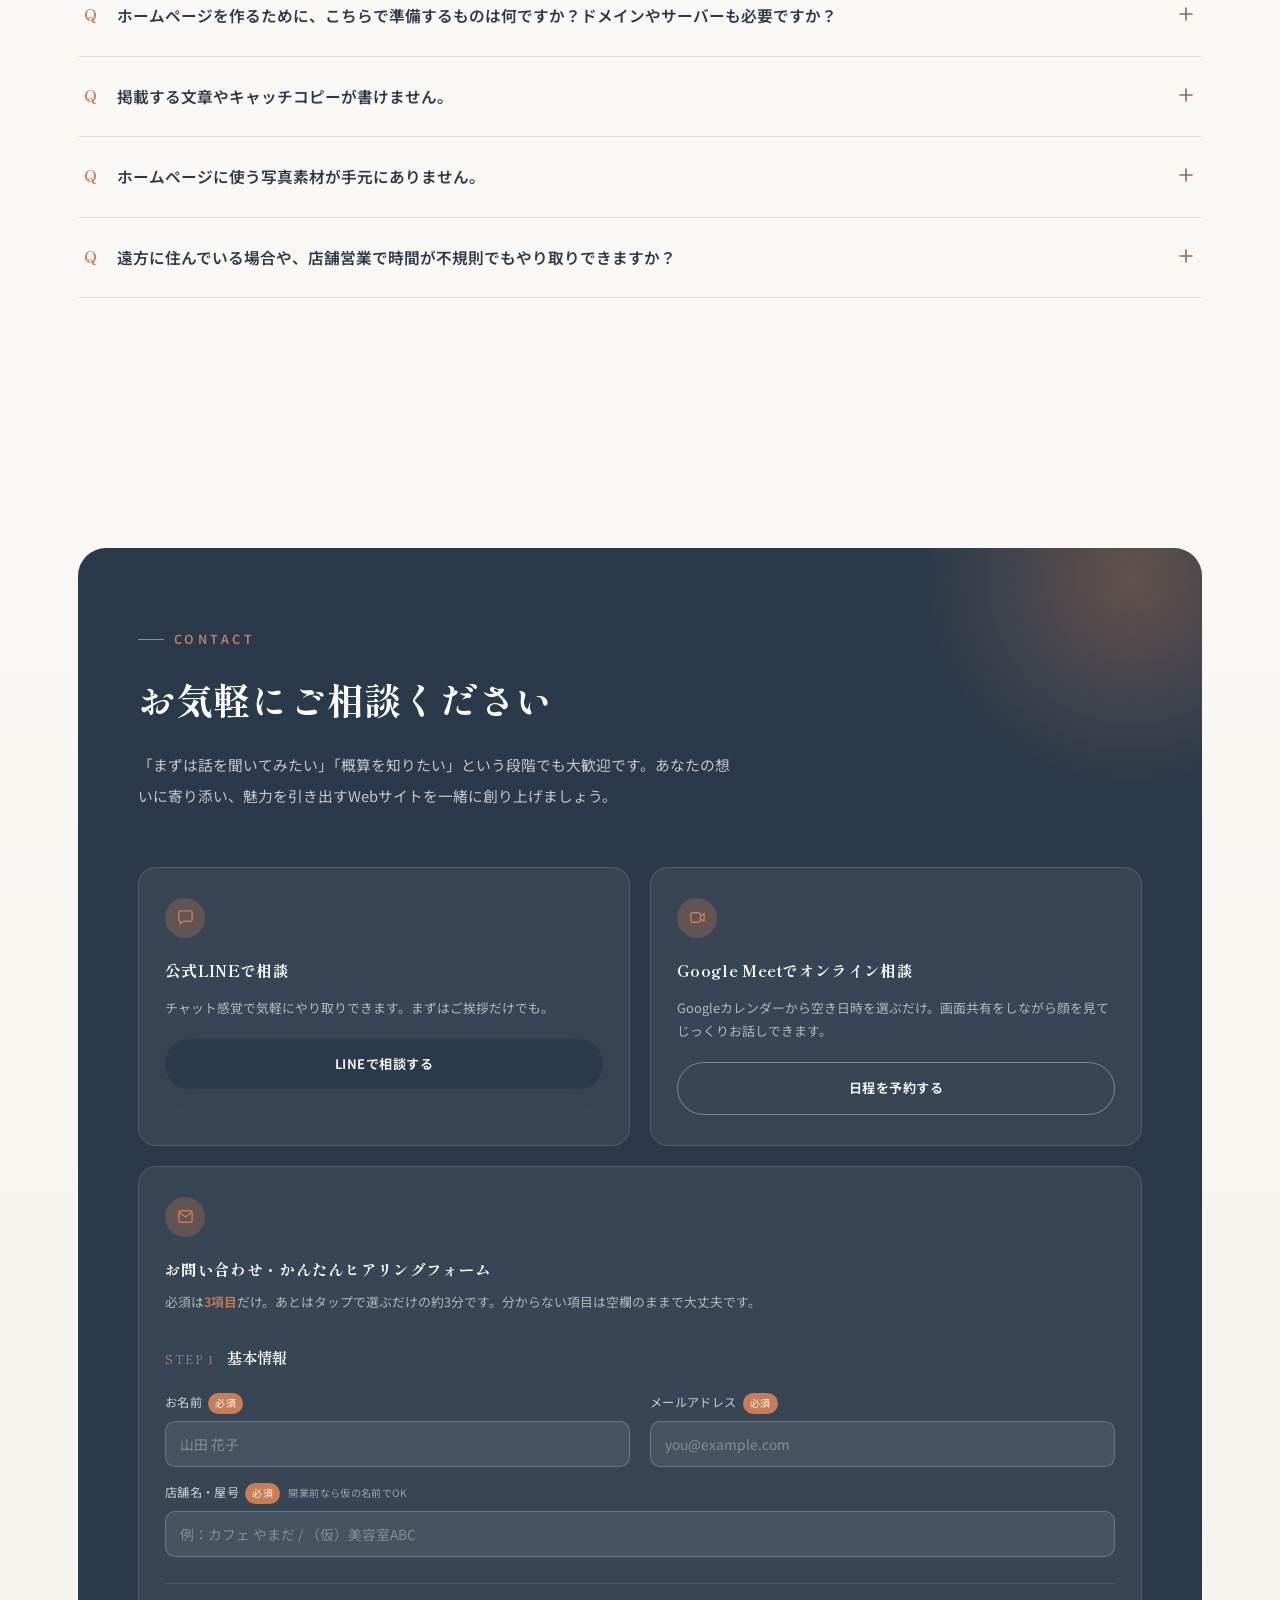
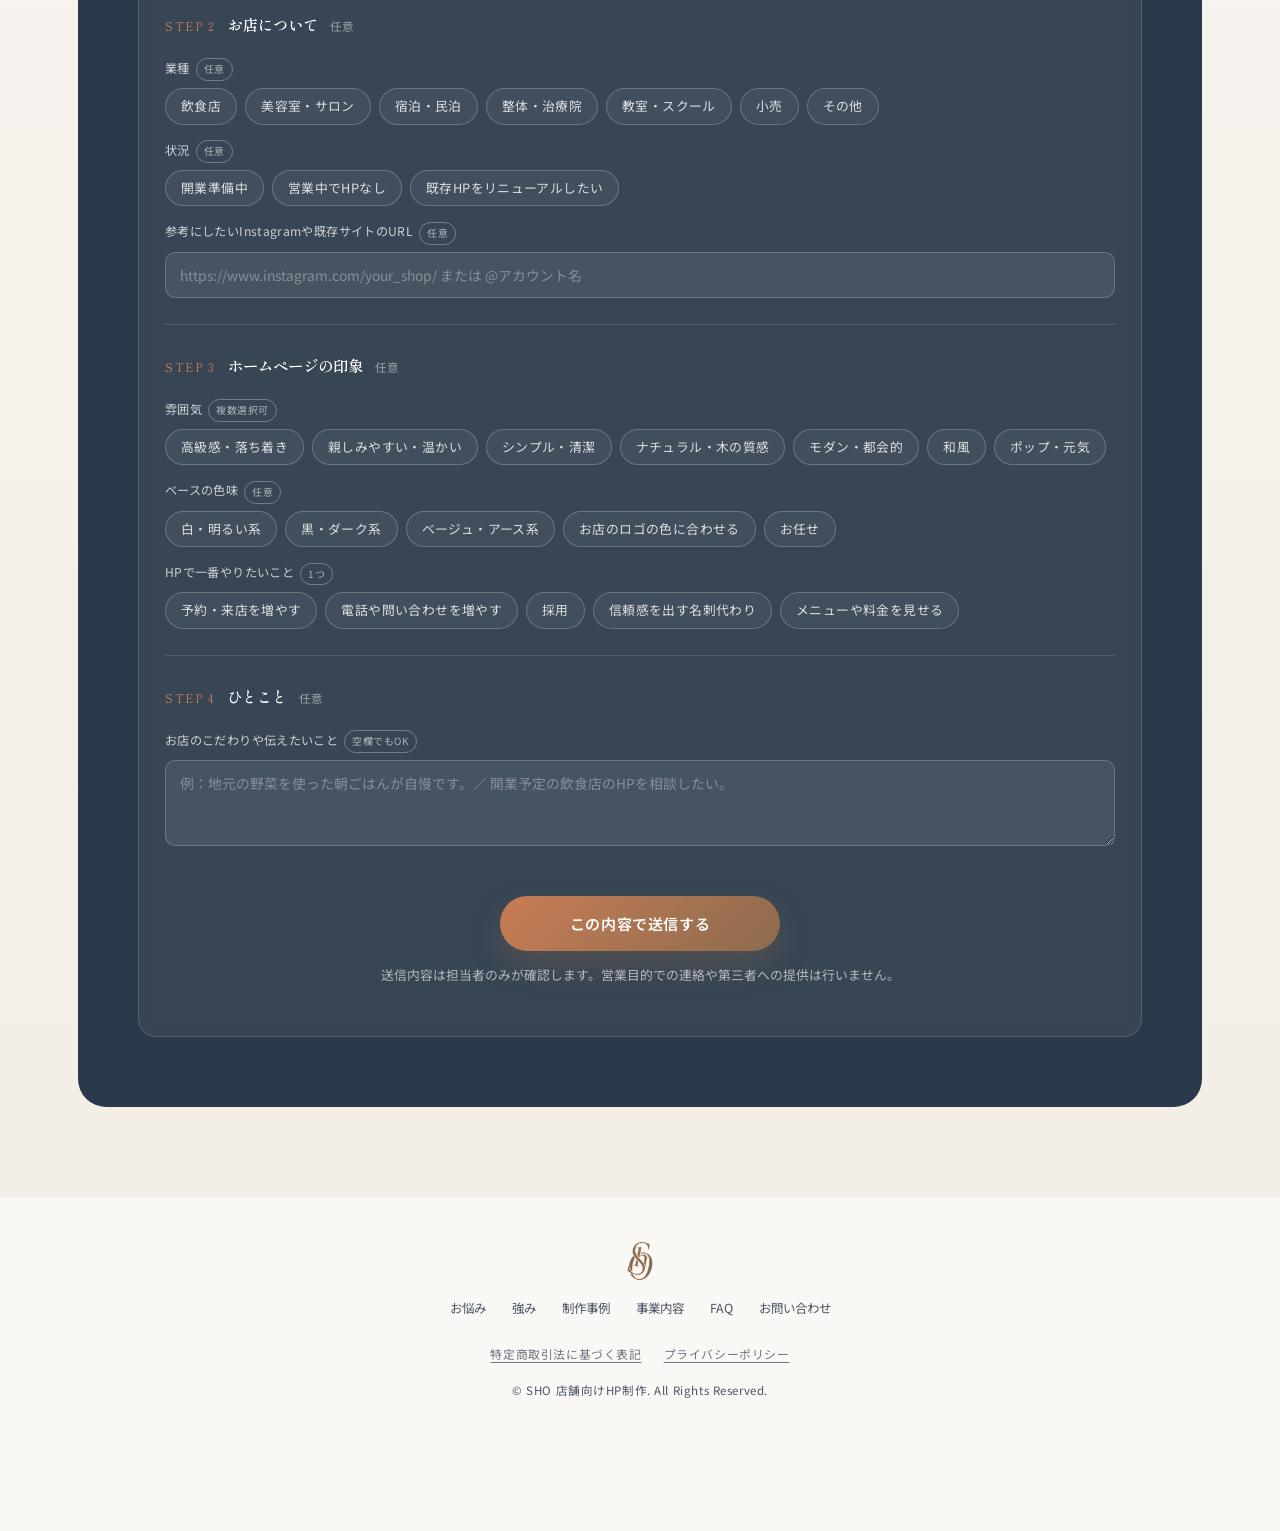
==== commit 62ae9563: "Add 八本松建設 to the works section on the top page The Hachihonmatsu construction demo already lives at " ====
--- a/index.html
+++ b/index.html
@@ -682,6 +682,16 @@
           <a class="work-link" href="works/towa/" target="_blank" rel="noopener">サイトを見る<svg viewBox="0 0 20 20" fill="none"><path d="M4 10H16M16 10L11 5M16 10L11 15" stroke="currentColor" stroke-width="1.6" stroke-linecap="round" stroke-linejoin="round"/></svg></a>
         </div>
       </article>
+      <article class="work-card reveal d1">
+        <a class="work-media" href="works/hachihonmatsu/" target="_blank" rel="noopener" aria-label="八本松建設のサイトを見る"><img src="assets/work-hachihonmatsu.jpg" alt="工務店「八本松建設」の映像を使ったホームページ。スマートフォンとノートパソコンでの表示" loading="lazy"></a>
+        <div class="work-body">
+          <span class="work-cat">建設業 / 注文住宅・リフォーム・店舗改装</span>
+          <h3>スクロールで住まいの内側へ進む「八本松建設」</h3>
+          <p>玄関をくぐり、居間から寝室、階段の先へ。ページを進めると背景の映像も家の中を進み、事業内容や施工事例の文章が重なって現れます。施工事例はカテゴリで絞り込め、最後は入力・確認・完了の3ステップで相談フォームへ。</p>
+          <ul class="work-tags"><li>スクロール連動の映像</li><li>施工事例の絞り込み</li><li>相談フォーム</li></ul>
+          <a class="work-link" href="works/hachihonmatsu/" target="_blank" rel="noopener">サイトを見る<svg viewBox="0 0 20 20" fill="none"><path d="M4 10H16M16 10L11 5M16 10L11 15" stroke="currentColor" stroke-width="1.6" stroke-linecap="round" stroke-linejoin="round"/></svg></a>
+        </div>
+      </article>
     </div>
     <p class="works-note reveal">※ 掲載事例はサービス紹介のためのデモ制作です。</p>
   </div>
